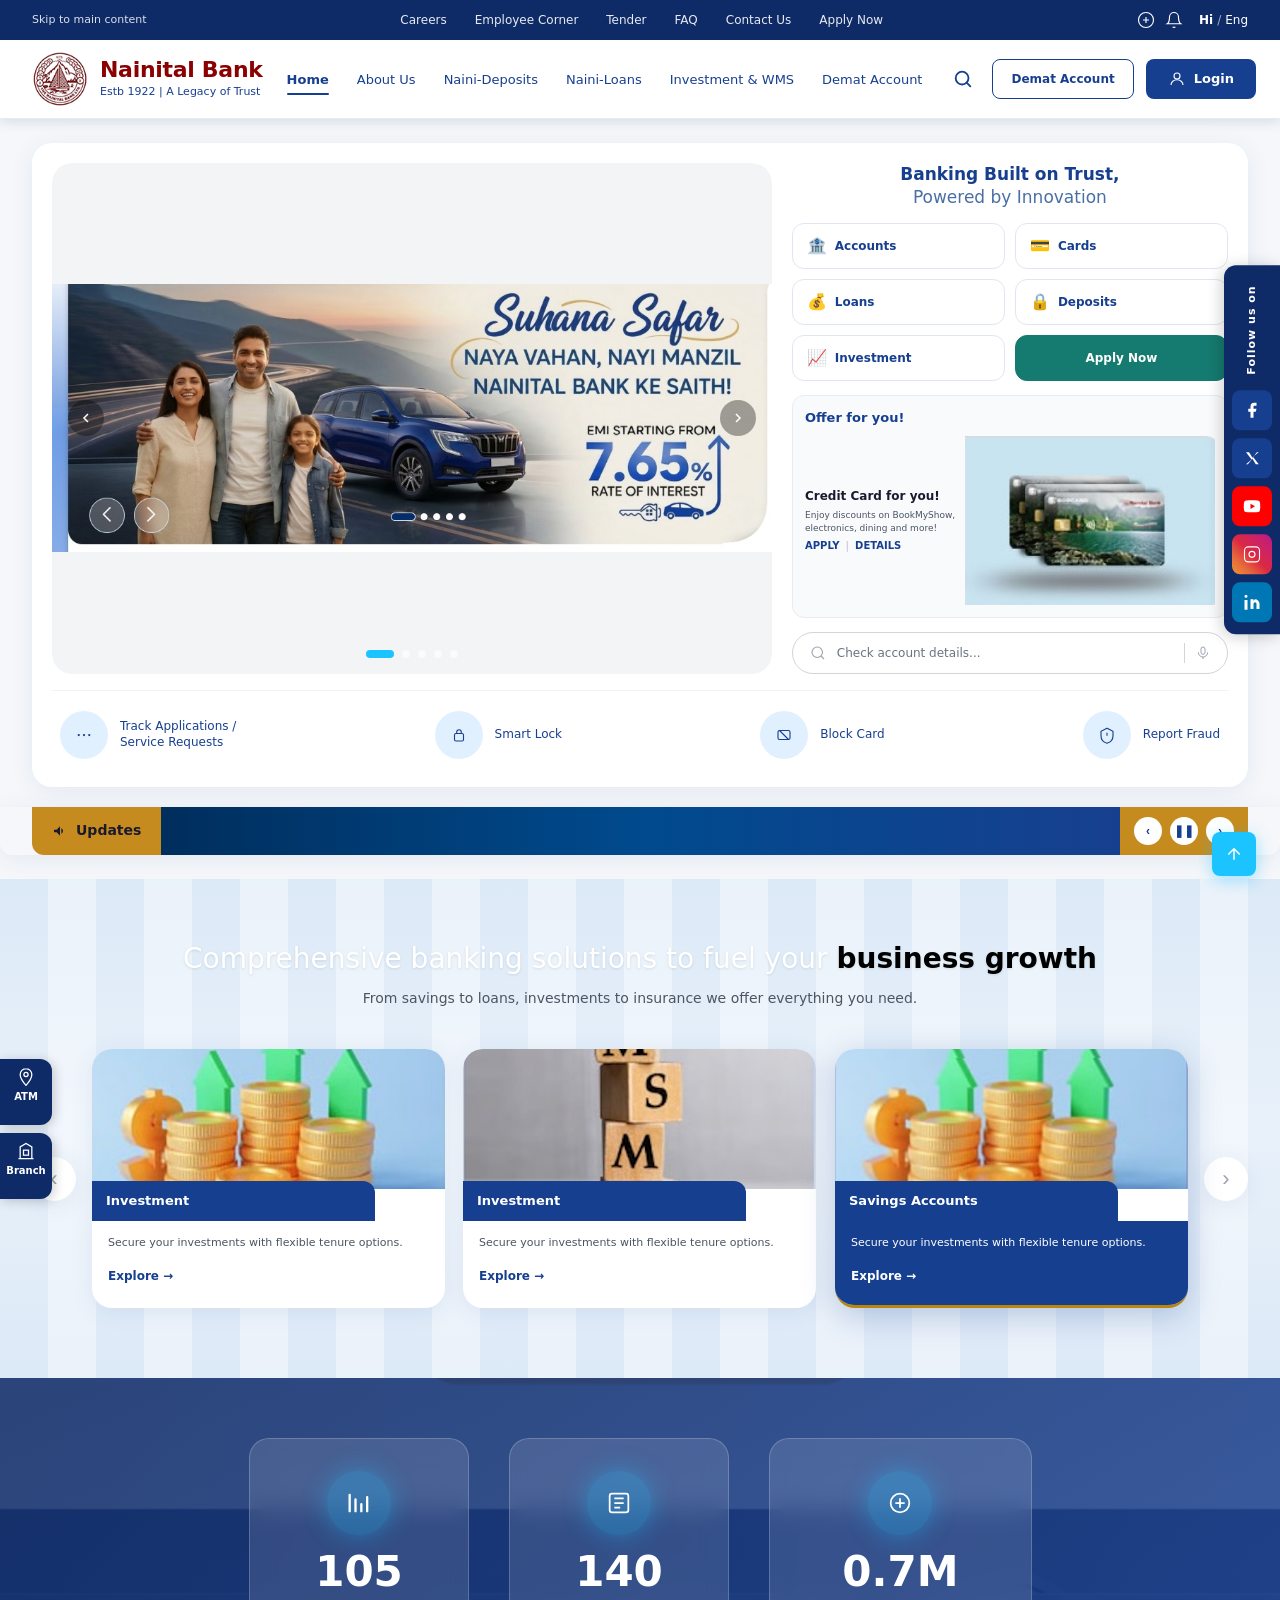
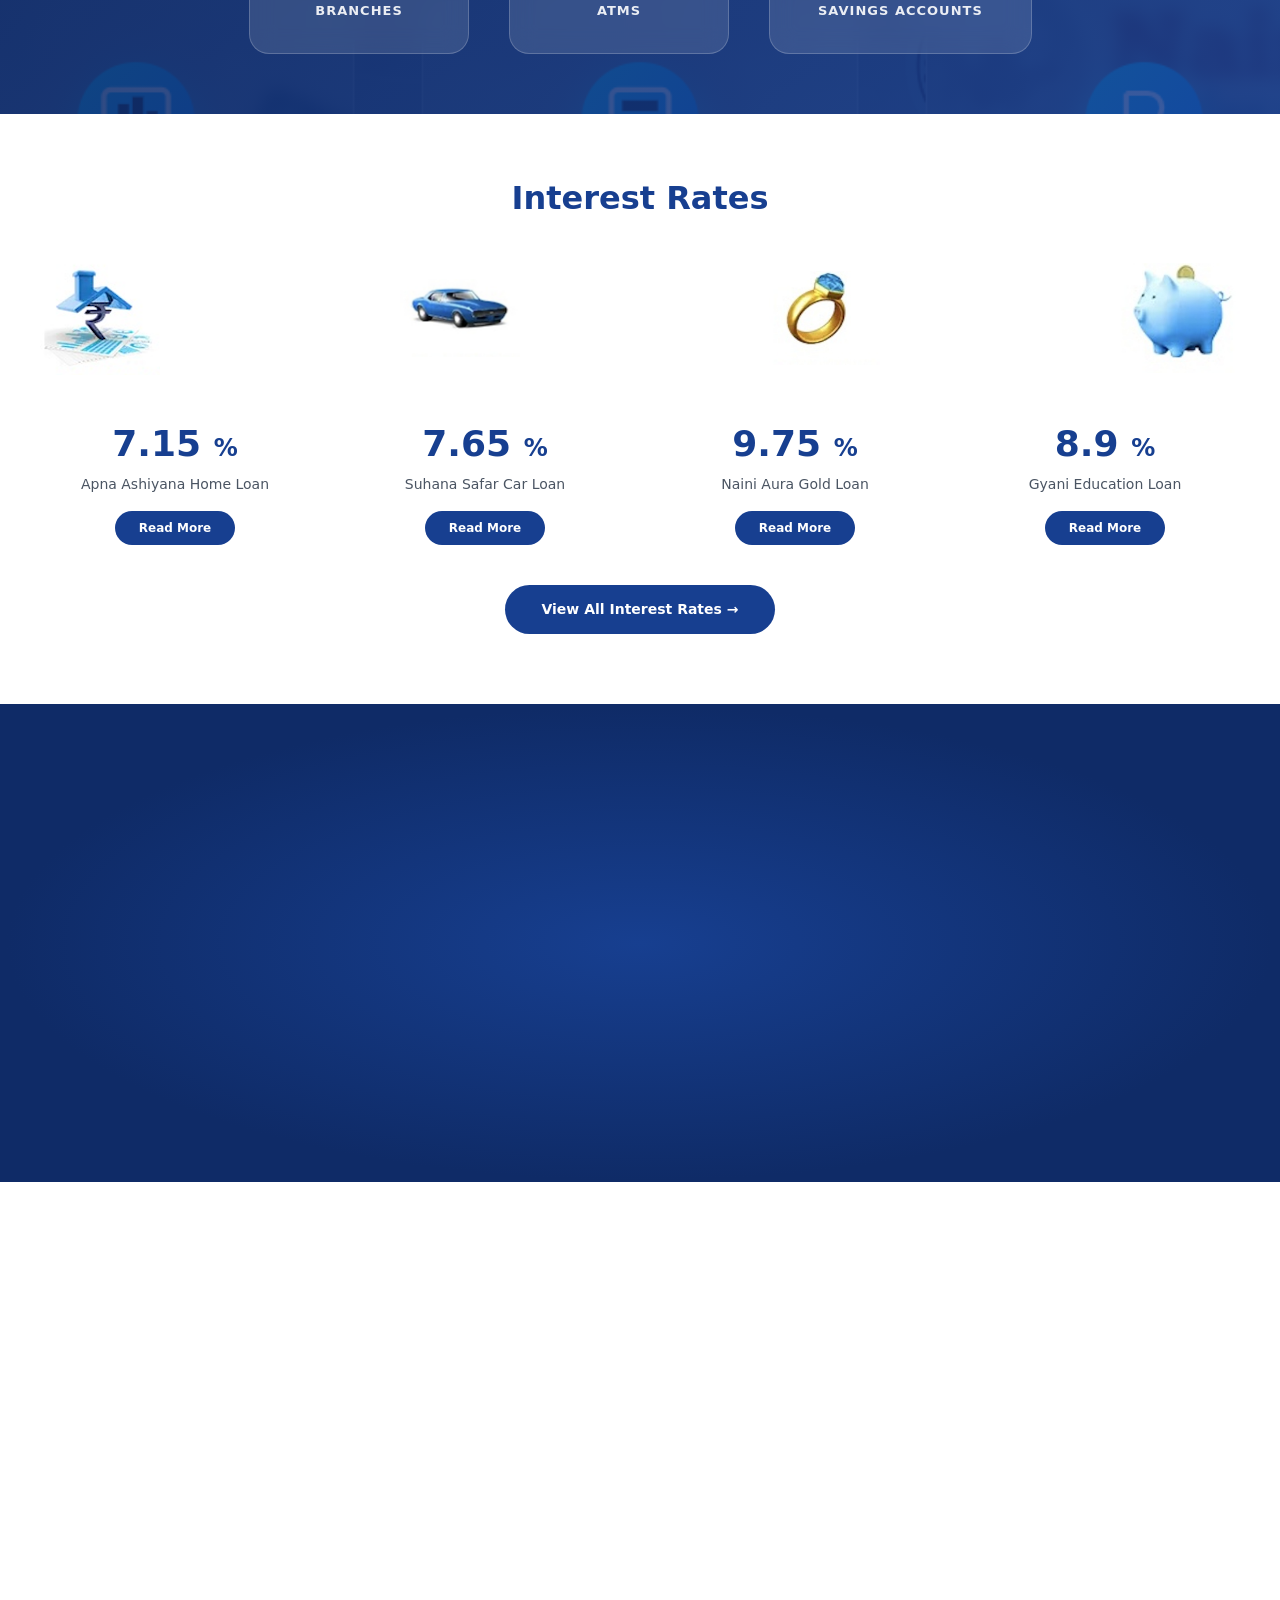
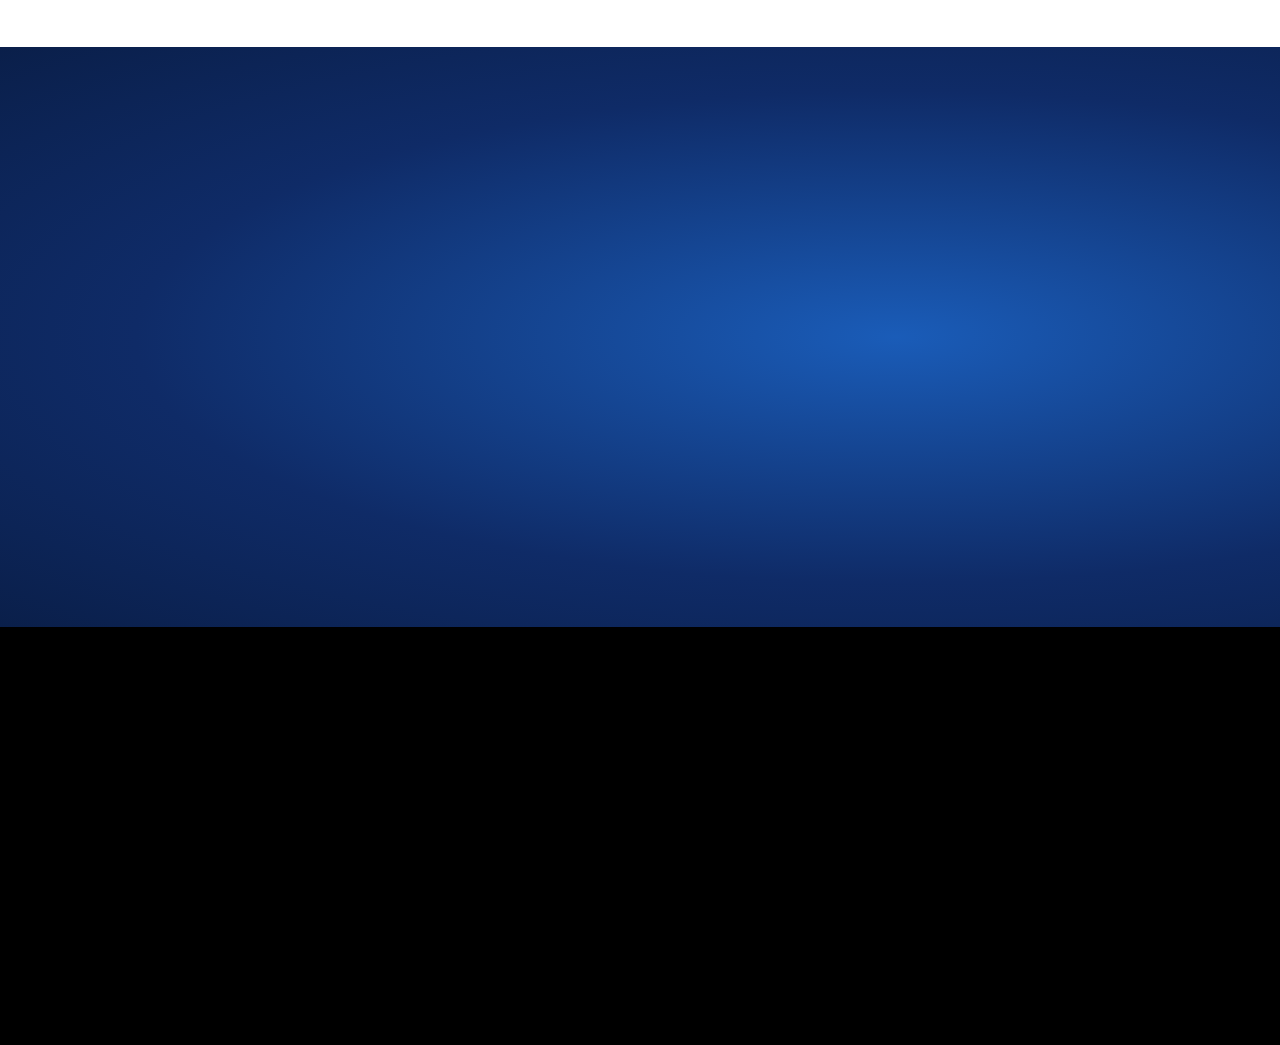
==== index.html @ b75193b0 "Update index.html" ====
<!DOCTYPE html>
<html lang="en">
<head>
  <meta charset="UTF-8">
  <meta name="viewport" content="width=device-width, initial-scale=1.0">
  <title>Nainital Bank - A Legacy of Trust</title>
  <link rel="preconnect" href="https://fonts.googleapis.com">
  <link rel="preconnect" href="https://fonts.gstatic.com" crossorigin>
  <link href="https://fonts.googleapis.com/css2?family=Great+Vibes&display=swap" rel="stylesheet" media="print" onload="this.media='all'">
  <link href="https://fonts.googleapis.com/css2?family=Poppins:wght@300;400;500;600;700;800&display=swap" rel="stylesheet" media="print" onload="this.media='all'">
  <link rel="preload" as="image" href="images/logo.png" type="image/png">
  <link rel="preload" as="image" href="images/banner-image-1020.jpg" type="image/jpeg">
  <link rel="stylesheet" href="style.css">
</head>
<body>
  <!-- Header -->
  <header class="site-header">
    <div class="header-top">
      <div class="container header-top-inner">
        <a href="#" class="skip-link">Skip to main content</a>
        <nav class="header-top-nav" aria-label="Utility navigation">
          <a href="#">Careers</a>
          <a href="#">Employee Corner</a>
          <a href="#">Tender</a>
          <a href="#">FAQ</a>
          <a href="#">Contact Us</a>
          <a href="#" class="apply-now-link">Apply Now</a>
        </nav>
        <div class="header-top-right">
          <div class="header-icons">
            <a href="#" class="icon-btn" aria-label="Accessibility">
              <svg width="18" height="18" viewBox="0 0 24 24" fill="none"><circle cx="12" cy="12" r="10" stroke="currentColor" stroke-width="1.5"/><path d="M12 8v8M8 12h8" stroke="currentColor" stroke-width="1.5"/></svg>
            </a>
            <a href="#" class="icon-btn" aria-label="Notifications">
              <svg width="18" height="18" viewBox="0 0 24 24" fill="none"><path d="M18 8A6 6 0 0 0 6 8c0 7-3 9-3 9h18s-3-2-3-9M13.73 21a2 2 0 0 1-3.46 0" stroke="currentColor" stroke-width="1.5"/></svg>
            </a>
          </div>
          <div class="language-selector">
            <a href="#" class="lang-active">Hi</a>
            <span class="lang-divider">/</span>
            <a href="#">Eng</a>
          </div>
        </div>
      </div>
    </div>

    <div class="header-main">
      <div class="container header-main-inner">
        <a href="#" class="logo-block">
          <img src="images/logo.png" alt="Nainital Bank" class="logo-img">
          <div class="logo-text">
            <h1 class="logo-title" id="site-title">Nainital Bank</h1>
            <p class="logo-subtitle">Estb 1922 | A Legacy of Trust</p>
          </div>
        </a>
        <button class="mobile-menu-btn" aria-label="Open menu" aria-expanded="false" aria-controls="main-nav">
          <svg width="22" height="22" viewBox="0 0 24 24" fill="none" aria-hidden="true"><path d="M3 6h18M3 12h18M3 18h18" stroke="currentColor" stroke-width="1.6" stroke-linecap="round"/></svg>
        </button>

        <nav class="main-navbar" id="main-nav" aria-label="Main navigation">
          <ul class="main-nav-list">
            <li><a href="#" class="nav-active">Home</a></li>
            <li><a href="#">About Us</a></li>
            <li><a href="#">Naini-Deposits</a></li>
            <li><a href="#">Naini-Loans</a></li>
            <li><a href="#">Investment &amp; WMS</a></li>
            <li><a href="#">Demat Account</a></li>
          </ul>
        </nav>

        <div class="header-actions">
          <button type="button" class="search-btn" aria-label="Search">
            <svg width="22" height="22" viewBox="0 0 24 24" fill="none"><circle cx="11" cy="11" r="7" stroke="currentColor" stroke-width="2"/><path d="M20 20l-4-4" stroke="currentColor" stroke-width="2" stroke-linecap="round"/></svg>
          </button>
          <a href="#" class="btn-demat">Demat Account</a>
          <a href="#" class="btn-login">
            <svg width="18" height="18" viewBox="0 0 24 24" fill="none"><circle cx="12" cy="8" r="4" stroke="currentColor" stroke-width="1.5"/><path d="M4 20c0-4 3.6-7 8-7s8 3 8 7" stroke="currentColor" stroke-width="1.5"/></svg>
            Login
          </a>
        </div>
      </div>
    </div>
  </header>

  <main>
    <!-- Hero Section -->
    <section class="hero-section">
      <div class="container">
        <div class="hero-card">
          <div class="hero-grid">
            <div class="hero-left">
              <div class="hero-carousel">
                <div class="hero-slides">
                  <img
                    src="images/banner-image-1020.jpg"
                    srcset="images/banner-image-600.jpg 600w, images/banner-image-1020.jpg 1020w"
                    sizes="(max-width: 600px) 100vw, 1020px"
                    alt="Suhana Safar - Family with car"
                    class="hero-slide"
                    loading="eager"
                    decoding="async"
                  >
                  <img src="images/hero2.png" alt="Hero 2" class="hero-slide" loading="lazy" decoding="async">
                  <img
                    src="images/hero3-1280.jpg"
                    srcset="images/hero3-640.jpg 640w, images/hero3-1280.jpg 1280w, images/hero3.png 2048w"
                    sizes="(max-width: 600px) 100vw, (max-width: 1024px) 90vw, 1280px"
                    width="1020"
                    height="380"
                    alt="Hero 3"
                    class="hero-slide"
                    loading="lazy"
                    decoding="async"
                  >
                  <img
                    width="1020"
                    height="380"
                    src="images/hero4-1280.jpg"
                    srcset="images/hero4-640.jpg 640w, images/hero4-1280.jpg 1280w, images/hero4.png 2048w"
                    sizes="(max-width: 600px) 100vw, (max-width: 1024px) 90vw, 1280px"
                    alt="Hero 4"
                    class="hero-slide"
                    loading="lazy"
                    decoding="async"
                  >
                  <img
                    src="images/hero5-1280.jpg"
                    srcset="images/hero5-640.jpg 640w, images/hero5-1280.jpg 1280w, images/hero5.png 4160w"
                    sizes="(max-width: 600px) 100vw, (max-width: 1024px) 90vw, 1280px"
                    width="1020"
                    height="380"
                    alt="Hero 5"
                    class="hero-slide"
                    loading="lazy"
                    decoding="async"
                  >
                </div>
                <div class="hero-overlay">
                  <div class="hero-promo-text">
                    <p class="hero-script">Suhana Safar</p>
                    <p class="hero-tagline">NAYA VAHAN, NAYI MANZIL</p>
                    <p class="hero-tagline">NAINITAL BANK KE SAATH!</p>
                    width="4160"
                    height="1300"
                  </div>
                  <div class="hero-rate-box">
                    <p class="emi-label">EMI STARTING FROM</p>
                    <div class="rate-row">
                      <span class="rate-value">7.65</span>
                      <span class="rate-percent">%</span>
                      <div class="rate-meta">
                        <span class="rate-sub">RATE OF</span>
                        <span class="rate-sub">INTEREST</span>
                      </div>
                      <svg class="rate-arrow" width="40" height="40" viewBox="0 0 40 40" fill="none"><path d="M8 28L20 8L32 28" stroke="#1CC4FF" stroke-width="3" stroke-linecap="round" stroke-linejoin="round"/></svg>
                    </div>
                    <div class="rate-icons">
                      <svg width="32" height="32" viewBox="0 0 32 32" fill="none"><rect x="4" y="12" width="24" height="14" rx="2" stroke="#173F90" stroke-width="1.5"/><circle cx="10" cy="26" r="2" fill="#173F90"/><circle cx="22" cy="26" r="2" fill="#173F90"/></svg>
                      <svg width="28" height="28" viewBox="0 0 28 28" fill="none"><path d="M8 14h12M14 8v12" stroke="#173F90" stroke-width="1.5"/></svg>
                    </div>
                  </div>
                </div>
                <button type="button" class="carousel-arrow carousel-prev" aria-label="Previous slide">
                  <svg width="12" height="12" viewBox="0 0 12 12"><path d="M8 2L4 6l4 4" stroke="white" stroke-width="1.5" fill="none"/></svg>
                </button>
                <button type="button" class="carousel-arrow carousel-next" aria-label="Next slide">
                  <svg width="12" height="12" viewBox="0 0 12 12"><path d="M4 2l4 4-4 4" stroke="white" stroke-width="1.5" fill="none"/></svg>
                </button>
                <div class="carousel-dots">
                  <span class="dot active"></span>
                  <span class="dot"></span>
                  <span class="dot"></span>
                  <span class="dot"></span>
                  <span class="dot"></span>
                </div>
              </div>
            </div>

            <div class="hero-right">
              <div class="banking-widget">
                <h2 class="widget-title">Banking Built on Trust,<br><span>Powered by Innovation</span></h2>
                <div class="widget-buttons">
                  <a href="#" class="widget-btn">
                    <span class="widget-icon gold">&#127974;</span>
                    Accounts
                  </a>
                  <a href="#" class="widget-btn">
                    <span class="widget-icon gold">&#128179;</span>
                    Cards
                  </a>
                  <a href="#" class="widget-btn">
                    <span class="widget-icon gold">&#128176;</span>
                    Loans
                  </a>
                  <a href="#" class="widget-btn">
                    <span class="widget-icon gold">&#128274;</span>
                    Deposits
                  </a>
                  <a href="#" class="widget-btn">
                    <span class="widget-icon gold">&#128200;</span>
                    Investment
                  </a>
                  <a href="#" class="widget-btn widget-apply">Apply Now</a>
                </div>
                <div class="offer-card">
                  <h3 class="offer-title">Offer for you!</h3>
                  <div class="offer-inner">
                    <div class="offer-content">
                      <h4>Credit Card for you!</h4>
                      <p>Enjoy discounts on BookMyShow, electronics, dining and more!</p>
                      <div class="offer-links">
                        <a href="#">APPLY</a>
                        <span>|</span>
                        <a href="#">DETAILS</a>
                      </div>
                    </div>
                    <img src="images/creditcard.png" alt="Credit cards" class="offer-cards-img" loading="lazy" decoding="async">
                  </div>
                </div>
                <div class="widget-search">
                  <svg class="search-icon" width="18" height="18" viewBox="0 0 24 24" fill="none"><circle cx="11" cy="11" r="7" stroke="#9CA3AF" stroke-width="1.5"/><path d="M20 20l-4-4" stroke="#9CA3AF" stroke-width="1.5"/></svg>
                  <input type="text" placeholder="Check account details..." aria-label="Check account details">
                  <span class="search-divider"></span>
                  <button type="button" class="mic-btn" aria-label="Voice search">
                    <svg width="16" height="16" viewBox="0 0 24 24" fill="none"><rect x="9" y="3" width="6" height="11" rx="3" stroke="#9CA3AF" stroke-width="1.5"/><path d="M5 11a7 7 0 0 0 14 0M12 18v3" stroke="#9CA3AF" stroke-width="1.5"/></svg>
                  </button>
                </div>
              </div>
            </div>
          </div>

          <div class="quick-actions">
            <a href="#" class="quick-action-item">
              <span class="quick-icon">
                <svg width="22" height="22" viewBox="0 0 24 24" fill="none"><circle cx="5" cy="12" r="1.5" fill="#173F90"/><circle cx="12" cy="12" r="1.5" fill="#173F90"/><circle cx="19" cy="12" r="1.5" fill="#173F90"/></svg>
              </span>
              <span>Track Applications /<br>Service Requests</span>
            </a>
            <a href="#" class="quick-action-item">
              <span class="quick-icon">
                <svg width="22" height="22" viewBox="0 0 24 24" fill="none"><rect x="6" y="10" width="12" height="10" rx="2" stroke="#173F90" stroke-width="1.5"/><path d="M9 10V8a3 3 0 0 1 6 0v2" stroke="#173F90" stroke-width="1.5"/></svg>
              </span>
              <span>Smart Lock</span>
            </a>
            <a href="#" class="quick-action-item">
              <span class="quick-icon">
                <svg width="22" height="22" viewBox="0 0 24 24" fill="none"><rect x="4" y="6" width="16" height="12" rx="2" stroke="#173F90" stroke-width="1.5"/><path d="M6 6l12 12" stroke="#173F90" stroke-width="1.5"/></svg>
              </span>
              <span>Block Card</span>
            </a>
            <a href="#" class="quick-action-item">
              <span class="quick-icon">
                <svg width="22" height="22" viewBox="0 0 24 24" fill="none"><path d="M12 3L4 7v6c0 5 3.5 8.7 8 10 4.5-1.3 8-5 8-10V7l-8-4z" stroke="#173F90" stroke-width="1.5"/><path d="M12 9v4M12 17h.01" stroke="#173F90" stroke-width="1.5"/></svg>
              </span>
              <span>Report Fraud</span>
            </a>
          </div>
        </div>
      </div>
    </section>

    <!-- Announcement -->
    <section class="announcement-bar" aria-labelledby="updates-heading">
      <div class="container announcement-inner">
        <h2 class="sr-only" id="updates-heading">Updates</h2>
        <div class="updates-label">
          <svg width="16" height="16" viewBox="0 0 24 24" fill="white"><path d="M3 10v4h4l5 5V5L7 10H3zm13.5 2c0-1.77-1.02-3.29-2.5-4.03v8.06c1.48-.74 2.5-2.26 2.5-4.03z"/></svg>
          <span>Updates</span>
        </div>
        <div class="ticker-wrap">
          <div class="ticker-content">
            <span class="ticker-item"><svg width="14" height="14" viewBox="0 0 24 24" fill="#1CC4FF"><rect x="4" y="4" width="16" height="16" rx="2"/></svg> Bill tabled in Parliament on 24 Feb 2026.</span>
            <span class="ticker-item"><svg width="14" height="14" viewBox="0 0 24 24" fill="#1CC4FF"><rect x="4" y="4" width="16" height="16" rx="2"/></svg> Training Program scheduled on 19 Feb 2026.</span>
            <span class="ticker-item"><svg width="14" height="14" viewBox="0 0 24 24" fill="#1CC4FF"><rect x="4" y="4" width="16" height="16" rx="2"/></svg> International Relations meeting on 20 Feb 2026.</span>
            <span class="ticker-item"><svg width="14" height="14" viewBox="0 0 24 24" fill="#1CC4FF"><rect x="4" y="4" width="16" height="16" rx="2"/></svg> Departmental Examination results announced.</span>
            <span class="ticker-item"><svg width="14" height="14" viewBox="0 0 24 24" fill="#1CC4FF"><rect x="4" y="4" width="16" height="16" rx="2"/></svg> Bill tabled in Parliament on 24 Feb 2026.</span>
            <span class="ticker-item"><svg width="14" height="14" viewBox="0 0 24 24" fill="#1CC4FF"><rect x="4" y="4" width="16" height="16" rx="2"/></svg> Training Program scheduled on 19 Feb 2026.</span>
          </div>
        </div>
        <div class="ticker-controls">
          <button type="button" class="ticker-btn" aria-label="Previous">&lsaquo;</button>
          <button type="button" class="ticker-btn" aria-label="Pause">&#10074;&#10074;</button>
          <button type="button" class="ticker-btn" aria-label="Next">&rsaquo;</button>
        </div>
      </div>
    </section>

    <!-- Business Section -->
    <section class="business-section">
      <div class="floating-side-nav">
        <a href="#" class="float-btn" aria-label="ATM Locator">
          <span class="float-btn-icon">
            <svg width="20" height="20" viewBox="0 0 24 24" fill="none"><path d="M12 2C8.13 2 5 5.13 5 9c0 5.25 7 13 7 13s7-7.75 7-13c0-3.87-3.13-7-7-7z" stroke="white" stroke-width="1.5"/><circle cx="12" cy="9" r="2.5" stroke="white" stroke-width="1.5"/></svg>
          </span>
          <span class="float-btn-text float-btn-short">ATM</span>
          <span class="float-btn-text float-btn-full">ATM Locator</span>
        </a>
        <a href="#" class="float-btn" aria-label="Branch Locator">
          <span class="float-btn-icon">
            <svg width="20" height="20" viewBox="0 0 24 24" fill="none"><path d="M3 21h18M5 21V7l7-4 7 4v14" stroke="white" stroke-width="1.5"/><rect x="9" y="11" width="6" height="6" stroke="white" stroke-width="1.5"/></svg>
          </span>
          <span class="float-btn-text float-btn-short">Branch</span>
          <span class="float-btn-text float-btn-full">Branch Locator</span>
        </a>
      </div>

      <div class="container">
        <div class="business-header">
          <h2 class="business-title">Comprehensive banking solutions to fuel your <strong>business growth</strong></h2>
          <p class="business-subtitle">From savings to loans, investments to insurance we offer everything you need.</p>
        </div>

        <div class="business-carousel">
          <button type="button" class="carousel-nav-btn prev" aria-label="Previous cards">&lsaquo;</button>
          <div class="business-cards">
            <article class="business-card">
                <div class="card-image">
                <img src="images/investmentcoin.png" alt="Investment" loading="lazy" decoding="async">
              </div>
              <h3 class="card-label">Investment</h3>
              <div class="card-body">
                <p>Secure your investments with flexible tenure options.</p>
                <a href="#" class="card-explore">Explore &rarr;</a>
              </div>
            </article>
            <article class="business-card">
              <div class="card-image">
                <img src="images/investmentblock.png" alt="MSME Investment" loading="lazy" decoding="async">
              </div>
              <h3 class="card-label">Investment</h3>
              <div class="card-body">
                <p>Secure your investments with flexible tenure options.</p>
                <a href="#" class="card-explore">Explore &rarr;</a>
              </div>
            </article>
            <article class="business-card business-card-active">
              <div class="card-image">
                <img src="images/savingaccount.png" alt="Savings Accounts" loading="lazy" decoding="async">
              </div>
              <h3 class="card-label">Savings Accounts</h3>
              <div class="card-body">
                <p>Secure your investments with flexible tenure options.</p>
                <a href="#" class="card-explore">Explore &rarr;</a>
              </div>
            </article>
            <article class="business-card">
              <div class="card-image">
                <img src="images/fixeddeposit.png" alt="Fixed Deposits" loading="lazy" decoding="async">
              </div>
              <h3 class="card-label">Fixed Deposits</h3>
              <div class="card-body">
                <p>Secure your future with attractive FD rates.</p>
                <a href="#" class="card-explore">Explore &rarr;</a>
              </div>
            </article>
            <article class="business-card">
              <div class="card-image">
                <img src="images/homeloan.png" alt="Home Loans" loading="lazy" decoding="async">
              </div>
              <h3 class="card-label">Home Loans</h3>
              <div class="card-body">
                <p>Flexible savings options with competitive interest rates.</p>
                <a href="#" class="card-explore">Explore &rarr;</a>
              </div>
            </article>
          </div>
          <button type="button" class="carousel-nav-btn next" aria-label="Next cards">&rsaquo;</button>
        </div>
      </div>
    </section>

    <!-- Statistics -->
    <section class="stats-section" aria-labelledby="stats-heading">
      <h2 class="sr-only" id="stats-heading">Statistics</h2>
      <div class="stats-bg"></div>
      <div class="container stats-inner">
        <div class="stats-card">
          <div class="stats-icon">
            <svg width="28" height="28" viewBox="0 0 24 24" fill="none"><path d="M4 19V5M9 19V9M14 19V13M19 19V7" stroke="white" stroke-width="2" stroke-linecap="round"/></svg>
          </div>
          <p class="stats-number" data-target="150">0</p>
          <p class="stats-label">BRANCHES</p>
        </div>
        <div class="stats-card">
          <div class="stats-icon">
            <svg width="28" height="28" viewBox="0 0 24 24" fill="none"><rect x="4" y="4" width="16" height="16" rx="2" stroke="white" stroke-width="1.5"/><path d="M8 8h8M8 12h8M8 16h5" stroke="white" stroke-width="1.5"/></svg>
          </div>
          <p class="stats-number" data-target="200">0</p>
          <p class="stats-label">ATMS</p>
        </div>
        <div class="stats-card">
          <div class="stats-icon">
            <svg width="28" height="28" viewBox="0 0 24 24" fill="none"><circle cx="12" cy="12" r="8" stroke="white" stroke-width="1.5"/><path d="M12 8v8M8 12h8" stroke="white" stroke-width="1.5"/></svg>
          </div>
          <p class="stats-number" data-target="1000000">0</p>
          <p class="stats-label">SAVINGS ACCOUNTS</p>
        </div>
      </div>
    </section>

    <!-- Interest Rates -->
    <section class="interest-section">
      <div class="container">
        <h2 class="section-title">Interest Rates</h2>
        <div class="interest-icons">
          <img src="images/homeloaner.png" alt="Home Loan" class="loan-icon" loading="lazy" decoding="async">
          <img src="images/carloan.png" alt="Car Loan" class="loan-icon" loading="lazy" decoding="async">
          <img src="images/goldloan.png" alt="Gold Loan" class="loan-icon" loading="lazy" decoding="async">
          <img src="images/eduloan.png" alt="Education Loan" class="loan-icon" loading="lazy" decoding="async">
        </div>
        <div class="interest-grid">
          <div class="interest-item">
            <p class="interest-rate">7.15 <span>%</span></p>
            <p class="interest-name">Apna Ashiyana Home Loan</p>
            <a href="#" class="btn-read-more">Read More</a>
          </div>
          <div class="interest-item">
            <p class="interest-rate">7.65 <span>%</span></p>
            <p class="interest-name">Suhana Safar Car Loan</p>
            <a href="#" class="btn-read-more">Read More</a>
          </div>
          <div class="interest-item">
            <p class="interest-rate">9.75 <span>%</span></p>
            <p class="interest-name">Naini Aura Gold Loan</p>
            <a href="#" class="btn-read-more">Read More</a>
          </div>
          <div class="interest-item">
            <p class="interest-rate">8.9 <span>%</span></p>
            <p class="interest-name">Gyani Education Loan</p>
            <a href="#" class="btn-read-more">Read More</a>
          </div>
        </div>
        <a href="#" class="btn-view-all">View All Interest Rates &rarr;</a>
      </div>
    </section>

    <!-- Why Choose -->
    <section class="why-choose-section">
      <div class="container">
        <h2 class="why-title">Why Choose Nainital Bank?</h2>
        <p class="why-subtitle">Experience banking that prioritizes your security, convenience, and financial growth.</p>
        <div class="why-grid">
          <div class="why-item">
            <div class="why-icon">
              <svg width="48" height="48" viewBox="0 0 48 48" fill="none"><path d="M8 38V18l16-10 16 10v20H8z" stroke="white" stroke-width="1.5"/><rect x="18" y="26" width="12" height="12" stroke="white" stroke-width="1.5"/><path d="M22 30h4v4h-4z" fill="white"/></svg>
            </div>
            <div class="why-text">
              <h3>Bank-Grade Security</h3>
              <p>Your data and transactions are protected advanced encryption and multi-factor authentication.</p>
            </div>
          </div>
          <div class="why-item">
            <div class="why-icon">
              <svg width="48" height="48" viewBox="0 0 48 48" fill="none"><circle cx="24" cy="24" r="18" stroke="white" stroke-width="1.5"/><text x="24" y="22" text-anchor="middle" fill="white" font-size="14" font-weight="bold">100</text><text x="24" y="34" text-anchor="middle" fill="white" font-size="8">YEARS</text></svg>
            </div>
            <div class="why-text">
              <h3>100+ Years Legacy</h3>
              <p>Your data and transactions are protected advanced encryption and multi-factor authentication.</p>
            </div>
          </div>
          <div class="why-item">
            <div class="why-icon">
              <svg width="48" height="48" viewBox="0 0 48 48" fill="none"><path d="M12 28c0-6 4-10 12-10s12 4 12 10" stroke="white" stroke-width="1.5"/><ellipse cx="24" cy="20" rx="8" ry="6" stroke="white" stroke-width="1.5"/><text x="24" y="38" text-anchor="middle" fill="white" font-size="10" font-weight="bold">24/7</text></svg>
            </div>
            <div class="why-text">
              <h3>24/7 Customer Support</h3>
              <p>Your data and transactions are protected advanced encryption and multi-factor authentication.</p>
            </div>
          </div>
          <div class="why-item">
            <div class="why-icon">
              <svg width="48" height="48" viewBox="0 0 48 48" fill="none"><circle cx="24" cy="24" r="16" stroke="white" stroke-width="1.5"/><text x="24" y="30" text-anchor="middle" fill="white" font-size="18" font-weight="bold">&#8377;</text></svg>
            </div>
            <div class="why-text">
              <h3>RBI Insured</h3>
              <p>Your data and transactions are protected advanced encryption and multi-factor authentication.</p>
            </div>
          </div>
        </div>
        <p class="why-footer-text">Join over 1 million satisfied customers who trust Nainital Bank for their financial needs.</p>
        <a href="#" class="btn-get-started">Get Started Today &rarr;</a>
      </div>
    </section>

    <!-- Latest Announcements -->
    <section class="announcements-section">
      <div class="container">
        <div class="announcements-header">
          <div class="announcements-title-wrap">
            <svg class="bell-icon" width="28" height="28" viewBox="0 0 24 24" fill="none"><path d="M18 8A6 6 0 0 0 6 8c0 7-3 9-3 9h18s-3-2-3-9" stroke="#173F90" stroke-width="1.5"/><path d="M13.73 21a2 2 0 0 1-3.46 0" stroke="#173F90" stroke-width="1.5"/></svg>
            <div>
              <h2 class="section-title left">Latest Announcements</h2>
              <p class="announcements-sub">Stay updated with the latest news, offers, and updates from Nainital Bank.</p>
            </div>
          </div>
          <a href="#" class="view-all-link">View All &rarr;</a>
        </div>
        <div class="announcements-grid">
          <article class="announcement-card">
            <div class="ann-meta">
              <span class="ann-badge offer">Offer</span>
              <span class="ann-date">Dec 1, 2025</span>
            </div>
            <h3>Special Fixed Deposit Rates</h3>
            <p>Enjoy enhanced FD rates up to 7.5% p.a. for senior citizens on select tenures. Limited period offer.</p>
            <a href="#" class="ann-read-more">Read More &rarr;</a>
          </article>
          <article class="announcement-card">
            <div class="ann-meta">
              <span class="ann-badge news">News</span>
              <span class="ann-date">Nov 28, 2025</span>
            </div>
            <h3>New Branch Opening in Dehradun</h3>
            <p>We are excited to announce the opening of our new branch at Rajpur Road, Dehradun.</p>
            <a href="#" class="ann-read-more">Read More &rarr;</a>
          </article>
          <article class="announcement-card">
            <div class="ann-meta">
              <span class="ann-badge update">Update</span>
              <span class="ann-date">Nov 25, 2025</span>
            </div>
            <h3>Digital Banking Update</h3>
            <p>Experience our upgraded mobile banking app with enhanced security and new features.</p>
            <a href="#" class="ann-read-more">Read More &rarr;</a>
          </article>
        </div>
      </div>
    </section>

    <!-- Mobile App -->
    <section class="mobile-app-section">
      <div class="container mobile-app-inner">
        <div class="app-visual">
          <img src="images/phone.png" alt="Nainital Bank Mobile App" class="phone-img" loading="lazy" decoding="async">
          <div class="app-badges-side">
            <div class="qr-code">
              <img src="images/qrcode.png" alt="QR Code" loading="lazy" decoding="async">
            </div>
          </div>
        </div>
        <div class="app-content">
          <span class="app-pill">Nainital Bank Mobile App</span>
          <h2 class="app-title">Smart Banking <span class="accent">Anywhere, Anytime</span></h2>
          <p class="app-desc">Manage accounts, transfer funds, pay bills and track transactions — all from one secure mobile platform.</p>
          <div class="app-store-buttons">
            <a href="#" class="store-btn">
              <svg width="20" height="20" viewBox="0 0 24 24" fill="white"><path d="M18.71 19.5c-.83 1.24-1.71 2.45-3.05 2.47-1.34.03-1.77-.79-3.29-.79-1.53 0-2 .77-3.27.82-1.31.05-2.3-1.32-3.14-2.53C4.25 17 2.94 12.45 4.7 9.39c.87-1.52 2.43-2.48 4.12-2.51 1.28-.02 2.5.87 3.29.87.78 0 2.26-1.07 3.81-.91.65.03 2.47.26 3.64 1.98-.09.06-2.17 1.28-2.15 3.81.03 3.02 2.65 4.03 2.68 4.04-.03.07-.42 1.44-1.38 2.83M13 3.5c.73-.83 1.94-1.46 2.94-1.5.13 1.17-.34 2.35-1.04 3.19-.69.85-1.83 1.51-2.95 1.42-.15-1.15.41-2.35 1.05-3.11z"/></svg>
              <span><small>Download on the</small> App Store</span>
            </a>
            <a href="#" class="store-btn">
              <svg width="20" height="20" viewBox="0 0 24 24" fill="white"><path d="M3 20.5V3.5C3 2.91 3.34 2.39 3.84 2.15L13.69 12L3.84 21.85C3.34 21.6 3 21.09 3 20.5ZM16.81 15.12L6.05 21.34L14.54 12.85L16.81 15.12ZM20.16 10.81C20.5 11.08 20.75 11.5 20.75 12C20.75 12.5 20.53 12.9 20.18 13.18L17.89 14.5L15.39 12L17.89 9.5L20.16 10.81ZM6.05 2.66L16.81 8.88L14.54 11.15L6.05 2.66Z"/></svg>
              <span><small>Get it on</small> Google Play</span>
            </a>
          </div>
        </div>
      </div>
    </section>
  </main>

  <!-- Footer -->
  <footer class="site-footer">
    <div class="container footer-grid">
      <div class="footer-col">
        <h3 class="footer-heading">Nainital Bank</h3>
        <p class="footer-about">Your trusted banking partner for over a century, committed to serving communities with integrity and innovation.</p>
        <div class="social-icons">
          <a href="#" aria-label="Facebook">
            <svg width="16" height="16" viewBox="0 0 24 24" fill="white"><path d="M18 2h-3a5 5 0 0 0-5 5v3H7v4h3v8h4v-8h3l1-4h-4V7a1 1 0 0 1 1-1h3z"/></svg>
          </a>
          <a href="#" aria-label="Twitter">
            <svg width="16" height="16" viewBox="0 0 24 24" fill="white"><path d="M4 4l7.5 9.5L4 20h2.5l6-7.5L17 20h4l-7.8-10L21 4h-2.5l-5.8 7.2L8 4H4z"/></svg>
          </a>
          <a href="#" aria-label="LinkedIn">
            <svg width="16" height="16" viewBox="0 0 24 24" fill="white"><path d="M16 8a6 6 0 0 1 6 6v7h-4v-7a2 2 0 0 0-4 0v7h-4v-13h4v2M2 9h4v13H2zM4 6a2 2 0 1 0 0-4 2 2 0 0 0 0 4z"/></svg>
          </a>
          <a href="#" aria-label="YouTube">
            <svg width="16" height="16" viewBox="0 0 24 24" fill="white"><path d="M22.54 6.42a2.78 2.78 0 0 0-1.95-1.96C18.88 4 12 4 12 4s-6.88 0-8.59.46a2.78 2.78 0 0 0-1.95 1.96A29 29 0 0 0 1 12a29 29 0 0 0 .46 5.58 2.78 2.78 0 0 0 1.95 1.96C5.12 20 12 20 12 20s6.88 0 8.59-.46a2.78 2.78 0 0 0 1.95-1.96A29 29 0 0 0 23 12a29 29 0 0 0-.46-5.58zM10 15.5v-7l6 3.5-6 3.5z"/></svg>
          </a>
        </div>
      </div>
      <div class="footer-col">
        <h3 class="footer-heading">Personal Banking</h3>
        <ul class="footer-links">
          <li><a href="#">Savings Accounts</a></li>
          <li><a href="#">Current Accounts</a></li>
          <li><a href="#">Fixed Deposits</a></li>
          <li><a href="#">Recurring Deposits</a></li>
          <li><a href="#">Debit Cards</a></li>
          <li><a href="#">Credit Cards</a></li>
        </ul>
      </div>
      <div class="footer-col">
        <h3 class="footer-heading">Loans &amp; Services</h3>
        <ul class="footer-links">
          <li><a href="#">Home Loans</a></li>
          <li><a href="#">Personal Loans</a></li>
          <li><a href="#">Vehicle Loans</a></li>
          <li><a href="#">Education Loans</a></li>
          <li><a href="#">MSME Loans</a></li>
          <li><a href="#">Gold Loans</a></li>
        </ul>
      </div>
      <div class="footer-col">
        <h3 class="footer-heading">Contact Us</h3>
        <div class="contact-item">
          <span class="contact-icon">
            <svg width="20" height="20" viewBox="0 0 24 24" fill="none"><path d="M22 16.92v3a2 2 0 0 1-2.18 2 19.79 19.79 0 0 1-8.63-3.07 19.5 19.5 0 0 1-6-6 19.79 19.79 0 0 1-3.07-8.67A2 2 0 0 1 4.11 2h3a2 2 0 0 1 2 1.72c.127.96.361 1.903.7 2.81a2 2 0 0 1-.45 2.11L8.09 9.91a16 16 0 0 0 6 6l1.27-1.27a2 2 0 0 1 2.11-.45c.907.339 1.85.573 2.81.7A2 2 0 0 1 22 16.92z" stroke="#1CC4FF" stroke-width="1.5"/></svg>
          </span>
          <div>
            <strong>Customer Care</strong>
            <p>1800-180-2345</p>
            <small>24/7 Support</small>
          </div>
        </div>
        <div class="contact-item">
          <span class="contact-icon">
            <svg width="20" height="20" viewBox="0 0 24 24" fill="none"><path d="M4 4h16c1.1 0 2 .9 2 2v12c0 1.1-.9 2-2 2H4c-1.1 0-2-.9-2-2V6c0-1.1.9-2 2-2z" stroke="#1CC4FF" stroke-width="1.5"/><path d="M22 6l-10 7L2 6" stroke="#1CC4FF" stroke-width="1.5"/></svg>
          </span>
          <div>
            <strong>Email</strong>
            <p>support@nainitalbank.co.in</p>
          </div>
        </div>
        <div class="contact-item">
          <span class="contact-icon">
            <svg width="20" height="20" viewBox="0 0 24 24" fill="none"><path d="M12 2C8.13 2 5 5.13 5 9c0 5.25 7 13 7 13s7-7.75 7-13c0-3.87-3.13-7-7-7z" stroke="#1CC4FF" stroke-width="1.5"/><circle cx="12" cy="9" r="2.5" stroke="#1CC4FF" stroke-width="1.5"/></svg>
          </span>
          <div>
            <strong>Head Office</strong>
            <p>Nainital, Uttarakhand</p>
          </div>
        </div>
      </div>
    </div>
    <div class="footer-bottom">
      <div class="container footer-bottom-inner">
        <p>&copy; 2025 Nainital Bank Ltd. All rights reserved.</p>
        <nav class="footer-legal">
          <a href="#">Privacy Policy</a>
          <a href="#">Terms of Service</a>
          <a href="#">Security</a>
          <a href="#">Sitemap</a>
          <a href="#">Careers</a>
        </nav>
      </div>
    </div>
    <a href="#" class="back-to-top" aria-label="Back to top">
      <svg width="18" height="18" viewBox="0 0 24 24" fill="none"><path d="M12 19V5M5 12l7-7 7 7" stroke="white" stroke-width="2" stroke-linecap="round"/></svg>
    </a>
  </footer>

  <!-- Fixed Sidebars -->
  <aside class="follow-sidebar" aria-label="Follow us on social media">
    <span class="follow-text">Follow us on</span>
    <a href="#" class="follow-icon fb" aria-label="Facebook">
      <svg width="18" height="18" viewBox="0 0 24 24" fill="white"><path d="M18 2h-3a5 5 0 0 0-5 5v3H7v4h3v8h4v-8h3l1-4h-4V7a1 1 0 0 1 1-1h3z"/></svg>
    </a>
    <a href="#" class="follow-icon tw" aria-label="Twitter">
      <svg width="18" height="18" viewBox="0 0 24 24" fill="white"><path d="M4 4l7.5 9.5L4 20h2.5l6-7.5L17 20h4l-7.8-10L21 4h-2.5l-5.8 7.2L8 4H4z"/></svg>
    </a>
    <a href="#" class="follow-icon yt" aria-label="YouTube">
      <svg width="18" height="18" viewBox="0 0 24 24" fill="white"><path d="M22.54 6.42a2.78 2.78 0 0 0-1.95-1.96C18.88 4 12 4 12 4s-6.88 0-8.59.46a2.78 2.78 0 0 0-1.95 1.96A29 29 0 0 0 1 12a29 29 0 0 0 .46 5.58 2.78 2.78 0 0 0 1.95 1.96C5.12 20 12 20 12 20s6.88 0 8.59-.46a2.78 2.78 0 0 0 1.95-1.96A29 29 0 0 0 23 12a29 29 0 0 0-.46-5.58zM10 15.5v-7l6 3.5-6 3.5z"/></svg>
    </a>
    <a href="#" class="follow-icon ig" aria-label="Instagram">
      <svg width="18" height="18" viewBox="0 0 24 24" fill="white"><rect x="2" y="2" width="20" height="20" rx="5" stroke="white" stroke-width="1.5" fill="none"/><circle cx="12" cy="12" r="4" stroke="white" stroke-width="1.5" fill="none"/></svg>
    </a>
    <a href="#" class="follow-icon li" aria-label="LinkedIn">
      <svg width="18" height="18" viewBox="0 0 24 24" fill="white"><path d="M16 8a6 6 0 0 1 6 6v7h-4v-7a2 2 0 0 0-4 0v7h-4v-13h4v2M2 9h4v13H2zM4 6a2 2 0 1 0 0-4 2 2 0 0 0 0 4z"/></svg>
    </a>
  </aside>

  <a href="#" class="back-to-top" aria-label="Back to top">
    <svg width="18" height="18" viewBox="0 0 24 24" fill="none"><path d="M12 19V5M5 12l7-7 7 7" stroke="white" stroke-width="2" stroke-linecap="round"/></svg>
  </a>
  <script>
    (function(){
      const carouselEl = document.querySelector('.hero-carousel');
      const slides = Array.from(document.querySelectorAll('.hero-slide'));
      const dots = Array.from(document.querySelectorAll('.carousel-dots .dot'));
      const prevBtn = document.querySelector('.carousel-prev');
      const nextBtn = document.querySelector('.carousel-next');
      if (!slides.length) return;

      let current = 0;
      const intervalMs = 4000;
      let timer = null;

      function show(index){
        index = (index + slides.length) % slides.length;
        slides.forEach((s,i)=> s.classList.toggle('active', i===index));
        dots.forEach((d,i)=> d.classList.toggle('active', i===index));
        current = index;
      }

      function next(){ show(current+1); }
      function prev(){ show(current-1); }

      function start(){ stop(); timer = setInterval(next, intervalMs); }
      function stop(){ if (timer) { clearInterval(timer); timer = null; } }
      function reset(){ start(); }

      prevBtn && prevBtn.addEventListener('click', ()=>{ prev(); reset(); });
      nextBtn && nextBtn.addEventListener('click', ()=>{ next(); reset(); });
      dots.forEach((d, i)=> d.addEventListener('click', ()=>{ show(i); reset(); }));

      // pause on hover (desktop)
      if (carouselEl) {
        carouselEl.addEventListener('mouseenter', stop);
        carouselEl.addEventListener('mouseleave', start);
      }

      // basic touch swipe support
      let touchStartX = 0;
      let touchEndX = 0;
      const touchThreshold = 40;
      carouselEl && carouselEl.addEventListener('touchstart', (e)=>{ touchStartX = e.changedTouches[0].screenX; stop(); });
      carouselEl && carouselEl.addEventListener('touchend', (e)=>{ touchEndX = e.changedTouches[0].screenX; const dx = touchEndX - touchStartX; if (Math.abs(dx) > touchThreshold) { dx < 0 ? next() : prev(); } reset(); });

      // Initialize autoplay
      show(0);
      start();

      // Animated counters for stats
      const counters = Array.from(document.querySelectorAll('.stats-number[data-target]'));
      function animateCounter(el, target, duration=4500){
        const start = performance.now();
        function easeOutQuart(t){ return 1 - Math.pow(1 - t, 4); }
        function tick(now){
          const elapsed = now - start;
          const raw = Math.min(elapsed / duration, 1);
          const progress = easeOutQuart(raw);
          const value = progress * target;
          let text = '';
          if (target >= 1000000){
            if (raw < 1) text = (value / 1000000).toFixed(1).replace(/\.0$/, '') + 'M';
            else text = (target / 1000000 % 1 === 0 ? (target / 1000000).toFixed(0) : (target / 1000000).toFixed(1)) + 'M+';
          } else if (target >= 1000){
            if (raw < 1) text = (value / 1000).toFixed(1).replace(/\.0$/, '') + 'k';
            else text = Math.round(target).toLocaleString() + '+';
          } else {
            if (raw < 1) text = Math.round(value).toLocaleString();
            else text = target.toLocaleString() + '+';
          }
          el.textContent = text;
          if (raw < 1) requestAnimationFrame(tick);
        }
        requestAnimationFrame(tick);
      }

      if (counters.length){
        const obs = new IntersectionObserver((entries, observer)=>{
          entries.forEach(entry=>{
            if (entry.isIntersecting){
              counters.forEach(c=> animateCounter(c, Number(c.getAttribute('data-target'))));
              observer.disconnect();
            }
          });
        }, { threshold: 0.35 });
        obs.observe(document.querySelector('.stats-section') || document.body);
      }
      // Mobile nav toggle
      (function(){
        const headerEl = document.querySelector('.site-header');
        const mobileBtn = document.querySelector('.mobile-menu-btn');
        const mqCloseWidth = 480;
        if (!mobileBtn || !headerEl) return;
        mobileBtn.addEventListener('click', ()=>{
          const open = headerEl.classList.toggle('nav-open');
          mobileBtn.setAttribute('aria-expanded', open ? 'true' : 'false');
        });
        // Close when viewport is resized larger than mobile breakpoint
        let resizeTimer = null;
        window.addEventListener('resize', ()=>{
          if (resizeTimer) clearTimeout(resizeTimer);
          resizeTimer = setTimeout(()=>{
            if (window.innerWidth > mqCloseWidth && headerEl.classList.contains('nav-open')){
              headerEl.classList.remove('nav-open');
              mobileBtn.setAttribute('aria-expanded','false');
            }
          }, 120);
        });
      })();
    })();
  </script>
</body>
</html>
---- style.css ----
/* Global Styles */
*,
*::before,
*::after {
  box-sizing: border-box;
  margin: 0;
  padding: 0;
}

:root {
  --primary: #173F90;
  --secondary: #0F2B67;
  --accent: #1CC4FF;
  --apply: #26A69A;
  --apply-dark: #157A6F;
  --gold: #C68B1E;
  --gold-light: #B8860B;
  --bg: #F5F7FA;
  --white: #FFFFFF;
  --text-dark: #1a1a2e;
  --text-muted: #4B5563;
  --placeholder: #6B7280;
  --shadow-soft: 0 4px 24px rgba(23, 63, 144, 0.08);
  --shadow-card: 0 8px 32px rgba(0, 0, 0, 0.08);
  --radius-lg: 20px;
  --radius-md: 16px;
  --radius-sm: 12px;
  --container: 1638px;
}

html {
  scroll-behavior: smooth;
  -webkit-font-smoothing: antialiased;
  -moz-osx-font-smoothing: grayscale;
}

.sr-only {
  position: absolute !important;
  height: 1px; width: 1px;
  overflow: hidden;
  clip: rect(1px, 1px, 1px, 1px);
  white-space: nowrap;
  border: 0; padding: 0; margin: -1px;
}

body {
  font-family: system-ui, -apple-system, BlinkMacSystemFont, "Segoe UI", sans-serif;
  background: var(--bg);
  color: var(--text-dark);
  line-height: 1.5;
  overflow-x: hidden;
}

a {
  text-decoration: none;
  color: inherit;
}

a:hover {
  opacity: 0.85;
}

img {
  max-width: 100%;
  height: auto;
  display: block;
}

/* Transitions only on interactive elements and hover states */
button,
a,
input {
  transition: opacity 0.2s ease, color 0.2s ease, background 0.2s ease, border-color 0.2s ease;
}

/* Consistent icon sizing & color */
.icon-btn svg,
.quick-icon svg,
.follow-icon svg,
.header-icons svg,
.widget-icon svg {
  width: 18px;
  height: 18px;
}

/* Reduce spacing under hero quick-actions */
.quick-actions {
  padding: 12px 8px 8px;
}

/* Hover effects - use will-change sparingly for mobile performance */
.business-card,
.announcement-card,
.stats-card,
.offer-card,
.quick-action-item,
.widget-btn {
  /* Transitions only applied on hover for better mobile performance */
}

@media (hover: hover) {
  .business-card,
  .announcement-card,
  .stats-card,
  .offer-card,
  .quick-action-item,
  .widget-btn {
    transition: transform 0.28s ease, box-shadow 0.28s ease, background-color 0.28s ease, border-color 0.28s ease;
  }
}

.business-card:hover,
.announcement-card:hover,
.stats-card:hover,
.offer-card:hover,
.quick-action-item:hover {
  transform: translateY(-6px);
  box-shadow: 0 18px 40px rgba(15, 43, 103, 0.14);
}

.business-card:hover {
  box-shadow: 0 18px 40px rgba(15, 43, 103, 0.16);
}

.announcement-card:hover {
  border-color: rgba(28, 196, 255, 0.25);
}

.stats-card:hover {
  background: rgba(255, 255, 255, 0.18);
}

.offer-card:hover {
  border-color: rgba(28, 196, 255, 0.3);
}

.widget-btn:hover {
  transform: translateY(-3px);
}

/* Stats number style */
.stats-number {
  font-size: 36px;
  font-weight: 800;
  color: var(--white);
}

/* Mobile responsive tweaks */
@media (max-width: 900px) {
  .container { padding: 0 20px; }
  .hero-grid { grid-template-columns: 1fr; }
  .hero-carousel { min-height: 260px; }
  .hero-slide { border-radius: 12px; }
  .offer-cards-img { width: 160px; }
  .business-title { font-size: 22px; }
  .widget-title { font-size: 15px; }
  .hero-script { font-size: 34px; }
}

@media (max-width: 480px) {
  .container { padding: 0 12px; }
  .hero-carousel { min-height: 200px; }
  .stats-number { font-size: 28px; }
  .main-nav-list { display: none; }
  .header-main-inner { padding: 8px 12px; }
  .logo-title { font-size: 18px; }
  .widget-buttons { grid-template-columns: 1fr 1fr; gap: 8px; }
}

.container {
  max-width: var(--container);
  margin: 0 auto;
  padding: 0 32px;
}

/* Header */
.site-header {
  position: sticky;
  top: 0;
  z-index: 1000;
  box-shadow: 0 2px 12px rgba(15, 43, 103, 0.15);
}

.header-top {
  background: var(--secondary);
  height: 40px;
}

.header-top-inner {
  display: flex;
  align-items: center;
  justify-content: space-between;
  height: 40px;
}

.skip-link {
  color: rgba(255, 255, 255, 0.85);
  font-size: 11px;
  font-weight: 400;
  white-space: nowrap;
}

.header-top-nav {
  display: flex;
  align-items: center;
  gap: 28px;
  flex: 1;
  justify-content: center;
}

.header-top-nav a {
  color: rgba(255, 255, 255, 0.9);
  font-size: 12px;
  font-weight: 400;
  white-space: nowrap;
}

.apply-now-link {
  font-weight: 500;
}

.header-top-right {
  display: flex;
  align-items: center;
  gap: 16px;
}

.header-icons {
  display: flex;
  align-items: center;
  gap: 10px;
}

.icon-btn {
  color: white;
  display: flex;
  align-items: center;
}

.language-selector {
  display: flex;
  align-items: center;
  gap: 4px;
  font-size: 12px;
  color: white;
}

.lang-active {
  font-weight: 600;
}

.lang-divider {
  opacity: 0.6;
}

.header-main {
  background: var(--white);
  border-bottom: 1px solid #e8ecf2;
}

.header-main-inner {
  display: flex;
  align-items: center;
  gap: 24px;
  padding: 10px 32px;
  min-height: 78px;
}

.logo-block {
  display: flex;
  align-items: center;
  gap: 12px;
  flex-shrink: 0;
}

.logo-img {
  width: 56px;
  height: 56px;
  object-fit: contain;
}

.logo-title {
  font-size: 22px;
  font-weight: 700;
  color: #8B0000;
  line-height: 1.1;
  letter-spacing: -0.3px;
}

.logo-subtitle {
  font-size: 11px;
  color: var(--primary);
  font-weight: 500;
  margin-top: 2px;
}

.main-navbar {
  flex: 1;
}

.main-nav-list {
  display: flex;
  align-items: center;
  gap: 28px;
  list-style: none;
}

.main-nav-list a {
  font-size: 13px;
  font-weight: 500;
  color: var(--primary);
  white-space: nowrap;
  position: relative;
}

.main-nav-list a.nav-active {
  font-weight: 700;
}

.main-nav-list a.nav-active::after {
  content: '';
  position: absolute;
  bottom: -8px;
  left: 0;
  right: 0;
  height: 2px;
  background: var(--primary);
  border-radius: 2px;
}

.header-actions {
  display: flex;
  align-items: center;
  gap: 12px;
  flex-shrink: 0;
}

.search-btn {
  background: none;
  border: none;
  color: var(--primary);
  cursor: pointer;
  padding: 6px;
  display: flex;
  align-items: center;
}

.btn-demat {
  border: 1.5px solid var(--primary);
  color: var(--primary);
  font-size: 12px;
  font-weight: 600;
  padding: 10px 18px;
  border-radius: 8px;
  white-space: nowrap;
}

@media (hover: hover) {
  .btn-demat {
    transition: background 0.2s, color 0.2s;
  }
  .btn-demat:hover {
    background: var(--primary);
    color: white;
    opacity: 1;
  }
}

.btn-login {
  display: flex;
  align-items: center;
  gap: 8px;
  background: var(--primary);
  color: white;
  font-size: 13px;
  font-weight: 600;
  padding: 10px 22px;
  border-radius: 8px;
}

@media (hover: hover) {
  .btn-login {
    transition: background 0.2s;
  }
  .btn-login:hover {
    background: var(--secondary);
    opacity: 1;
  }
}

/* Hero Section */
.hero-section {
  padding: 24px 0 0;
}

.hero-card {
  background: var(--white);
  border-radius: var(--radius-lg);
  box-shadow: var(--shadow-soft);
  overflow: hidden;
  padding: 20px;
}

.hero-grid {
  display: grid;
  grid-template-columns: 1.65fr 1fr;
  gap: 20px;
}

.hero-left {
  position: relative;
}

.hero-carousel {
  position: relative;
  border-radius: var(--radius-lg);
  overflow: hidden;
  height: 100%;
  min-height: 380px;
}

.hero-banner-img {
  width: 100%;
  height: 100%;
  min-height: 380px;
  object-fit: cover;
  border-radius: var(--radius-lg);
}

/* Carousel slides: layered images with crossfade */
.hero-slides {
  position: relative;
  width: 100%;
  height: 100%;
  min-height: 380px;
}

.hero-slide {
  position: absolute;
  inset: 0;
  width: 100%;
  height: 100%;
  object-fit: contain;
  object-position: center;
  background-color: #f3f4f6;
  border-radius: var(--radius-lg);
  opacity: 0;
}

@media (prefers-reduced-motion: no-preference) {
  .hero-slide {
    transition: opacity 0.6s ease-in-out;
  }
}

.hero-slide.active {
  opacity: 1;
  z-index: 1;
}

/* Ensure inactive slides don't capture pointer events */
.hero-slide {
  pointer-events: none;
}
.hero-slide.active {
  pointer-events: auto;
}

.hero-overlay {
  display: none;
}

.hero-promo-text {
  position: absolute;
  top: 24px;
  right: 24px;
  text-align: right;
}

.hero-script {
  font-family: "Brush Script MT", cursive;
  font-size: 42px;
  color: var(--gold-light);
  line-height: 1;
  text-shadow: 0 1px 2px rgba(0,0,0,0.1);
}

.hero-tagline {
  font-size: 14px;
  font-weight: 800;
  color: var(--secondary);
  letter-spacing: 0.5px;
  margin-top: 4px;
}

.hero-rate-box {
  position: absolute;
  bottom: 48px;
  right: 24px;
  text-align: right;
}

.emi-label {
  font-size: 11px;
  font-weight: 600;
  color: var(--secondary);
  letter-spacing: 0.5px;
}

.rate-row {
  display: flex;
  align-items: flex-end;
  justify-content: flex-end;
  gap: 4px;
  margin-top: 2px;
}

.rate-value {
  font-size: 52px;
  font-weight: 800;
  color: var(--accent);
  line-height: 1;
}

.rate-percent {
  font-size: 28px;
  font-weight: 700;
  color: var(--accent);
  margin-bottom: 8px;
}

.rate-meta {
  display: flex;
  flex-direction: column;
  font-size: 9px;
  font-weight: 700;
  color: var(--secondary);
  margin-bottom: 6px;
  margin-left: 4px;
}

.rate-arrow {
  margin-bottom: 4px;
}

.rate-icons {
  display: flex;
  gap: 8px;
  justify-content: flex-end;
  margin-top: 4px;
}

.carousel-arrow {
  position: absolute;
  top: 50%;
  transform: translateY(-50%);
  width: 36px;
  height: 36px;
  border-radius: 50%;
  background: rgba(0, 0, 0, 0.35);
  border: none;
  cursor: pointer;
  display: flex;
  align-items: center;
  justify-content: center;
  z-index: 2;
}

@media (hover: hover) {
  .carousel-arrow {
    transition: background 0.2s;
  }
  .carousel-arrow:hover {
    background: rgba(0, 0, 0, 0.5);
  }
}

.carousel-prev {
  left: 16px;
}

.carousel-next {
  right: 16px;
}

.carousel-dots {
  position: absolute;
  bottom: 16px;
  left: 50%;
  transform: translateX(-50%);
  display: flex;
  gap: 8px;
  align-items: center;
  z-index: 2;
}

.dot {
  width: 8px;
  height: 8px;
  border-radius: 50%;
  background: rgba(255, 255, 255, 0.6);
}

.dot.active {
  width: 28px;
  border-radius: 8px;
  background: var(--accent);
}

.hero-right {
  display: flex;
  flex-direction: column;
}

.banking-widget {
  display: flex;
  flex-direction: column;
  gap: 14px;
  height: 100%;
}

.widget-title {
  font-size: 17px;
  font-weight: 700;
  color: var(--primary);
  line-height: 1.35;
  text-align: center;
}

.widget-title span {
  font-weight: 500;
  color: #4a6fa5;
}

.widget-buttons {
  display: grid;
  grid-template-columns: 1fr 1fr;
  gap: 10px;
}

.widget-btn {
  display: flex;
  align-items: center;
  gap: 8px;
  padding: 10px 14px;
  border: 1px solid #e0e6ef;
  border-radius: var(--radius-sm);
  font-size: 12px;
  font-weight: 600;
  color: var(--primary);
  background: var(--white);
}

@media (hover: hover) {
  .widget-btn {
    transition: border-color 0.2s, box-shadow 0.2s;
  }
  .widget-btn:hover {
    border-color: var(--primary);
    box-shadow: var(--shadow-soft);
    opacity: 1;
  }
}

.widget-icon.gold {
  font-size: 16px;
}

.widget-apply {
  background: var(--apply-dark);
  color: white;
  border-color: var(--apply-dark);
  justify-content: center;
  font-weight: 700;
  grid-column: span 1;
}

.widget-apply:hover {
  background: #126a61;
  border-color: #126a61;
  opacity: 1;
}

.offer-card {
  border: 1px solid #e8ecf2;
  border-radius: var(--radius-sm);
  padding: 12px;
  background: #f8fafc;
  contain: layout style;
}

.offer-title {
  font-size: 13px;
  font-weight: 700;
  color: var(--primary);
  margin-bottom: 8px;
}

.offer-inner {
  display: flex;
  gap: 8px;
  align-items: center;
}

.offer-content h4 {
  font-size: 12px;
  font-weight: 700;
  color: var(--text-dark);
}

.offer-content p {
  font-size: 9px;
  color: var(--text-muted);
  margin: 4px 0;
  line-height: 1.4;
}

.offer-links {
  display: flex;
  gap: 6px;
  font-size: 10px;
  font-weight: 700;
}

.offer-links a {
  color: var(--primary);
}

.offer-links span {
  color: #ccc;
}

.offer-cards-img {
  max-width: 250px;
  width: 100%;
  flex-shrink: 0;
  object-fit: contain;
}

/* Mobile menu button (hidden on larger screens) */
.mobile-menu-btn {
  display: none;
  background: none;
  border: none;
  padding: 8px;
  margin-left: 8px;
  cursor: pointer;
  color: var(--primary);
}

/* Small screen nav behavior */
@media (max-width: 480px) {
  .mobile-menu-btn { display: inline-flex; align-items: center; }
  .header-main-inner { position: relative; }
  .main-nav-list {
    display: none;
    position: absolute;
    top: 100%;
    left: 0;
    right: 0;
    background: var(--white);
    flex-direction: column;
    gap: 10px;
    padding: 12px 16px;
    box-shadow: 0 8px 24px rgba(15,43,103,0.12);
    border-bottom-left-radius: 12px;
    border-bottom-right-radius: 12px;
    z-index: 1200;
  }
  .site-header.nav-open .main-nav-list {
    display: flex;
  }
  .main-nav-list a {
    white-space: normal;
    padding: 8px 4px;
    border-radius: 8px;
  }
}

.widget-search {
  display: flex;
  align-items: center;
  border: 1px solid #d1d5db;
  border-radius: 30px;
  padding: 10px 16px;
  gap: 10px;
  margin-top: auto;
}

.widget-search input {
  flex: 1;
  border: none;
  outline: none;
  font-family: inherit;
  font-size: 12px;
  color: var(--text-dark);
}

.widget-search input::placeholder {
  color: var(--placeholder);
}

.search-divider {
  width: 1px;
  height: 20px;
  background: #d1d5db;
}

.mic-btn {
  background: none;
  border: none;
  cursor: pointer;
  display: flex;
  padding: 0;
}

.quick-actions {
  display: flex;
  align-items: center;
  justify-content: space-between;
  gap: 20px;
  padding: 20px 8px 8px;
  border-top: 1px solid #f0f2f5;
  margin-top: 16px;
}

.quick-action-item {
  display: flex;
  align-items: center;
  gap: 12px;
  font-size: 12px;
  font-weight: 500;
  color: var(--primary);
  line-height: 1.3;
}

.quick-icon {
  width: 48px;
  height: 48px;
  border-radius: 50%;
  background: #E1F0FF;
  display: flex;
  align-items: center;
  justify-content: center;
  flex-shrink: 0;
}

@media (hover: hover) {
  .quick-icon {
    transition: background 0.2s;
  }
  .quick-action-item:hover .quick-icon {
    background: #c5e3ff;
  }
  .quick-action-item:hover {
    opacity: 1;
  }
}

/* Announcement */
.announcement-bar {
  margin-top: 20px;
  padding-bottom: 24px;
}

.announcement-inner {
  display: flex;
  align-items: stretch;
  border-radius: 0 0 12px 12px;
  overflow: hidden;
  box-shadow: var(--shadow-soft);
  height: 48px;
}

.updates-label {
  background: var(--gold);
  color: var(--text-dark);
  display: flex;
  align-items: center;
  gap: 8px;
  padding: 0 20px;
  font-size: 14px;
  font-weight: 700;
  flex-shrink: 0;
  border-radius: 0 0 0 12px;
}

/* ensure svg inside updates-label inherits text color (so icon contrast matches text) */
.updates-label svg { fill: currentColor !important; }

.ticker-wrap {
  flex: 1;
  background: linear-gradient(90deg, #002E5D 0%, #004A8D 50%, #173F90 100%);
  overflow: hidden;
  display: flex;
  align-items: center;
}

.ticker-content {
  display: flex;
  gap: 48px;
  white-space: nowrap;
  padding-left: 100%;
}

@media (prefers-reduced-motion: no-preference) {
  .ticker-content {
    animation: ticker 30s linear infinite;
  }
}

.ticker-item {
  display: inline-flex;
  align-items: center;
  gap: 8px;
  color: white;
  font-size: 12px;
  font-weight: 400;
}

@keyframes ticker {
  0% { transform: translateX(0); }
  100% { transform: translateX(-50%); }
}

.ticker-controls {
  background: var(--gold);
  display: flex;
  align-items: center;
  gap: 8px;
  padding: 0 14px;
  flex-shrink: 0;
  border-radius: 0 0 12px 0;
}

.ticker-btn {
  width: 28px;
  height: 28px;
  border-radius: 50%;
  background: white;
  border: none;
  color: var(--primary);
  font-size: 12px;
  font-weight: 700;
  cursor: pointer;
  display: flex;
  align-items: center;
  justify-content: center;
}

@media (hover: hover) {
  .ticker-btn {
    transition: transform 0.2s;
  }
  .ticker-btn:hover {
    transform: scale(1.05);
  }
}

/* Business Section */
.business-section {
  position: relative;
  padding: 60px 0 70px;
  background: linear-gradient(180deg, #dce9f7 0%, #e8f1fa 50%, #dce9f7 100%);
  background-image:
    repeating-linear-gradient(90deg, transparent, transparent 48px, rgba(255,255,255,0.4) 48px, rgba(255,255,255,0.4) 96px),
    linear-gradient(180deg, #dce9f7 0%, #e8f1fa 50%, #dce9f7 100%);
}

.business-section,
.stats-section,
.interest-section,
.why-choose-section,
.announcements-section,
.mobile-app-section,
.site-footer {
  content-visibility: auto;
  contain-intrinsic-size: 1px 620px;
}

.floating-side-nav {
  position: fixed;
  left: 0;
  top: 50%;
  transform: translateY(-50%);
  z-index: 900;
  display: flex;
  flex-direction: column;
  gap: 8px;
}

.float-btn {
  background: var(--secondary);
  color: white;
  width: 52px;
  min-height: 52px;
  border-radius: 0 12px 12px 0;
  display: flex;
  flex-direction: column;
  align-items: center;
  justify-content: center;
  gap: 4px;
  font-size: 12px;
  font-weight: 600;
  padding: 8px 10px;
  overflow: hidden;
  white-space: nowrap;
  box-shadow: 2px 2px 12px rgba(0,0,0,0.2);
  transition: width 0.24s ease, flex-direction 0.24s ease, opacity 0.2s ease, background 0.2s ease;
}

.float-btn-icon {
  display: inline-flex;
  align-items: center;
  justify-content: center;
  min-width: 20px;
}

.float-btn-text {
  display: block;
  font-size: 10px;
  text-align: center;
  line-height: 1.1;
  transition: opacity 0.2s ease, width 0.2s ease, margin 0.2s ease;
}

.float-btn-short {
  opacity: 1;
}

.float-btn-full {
  opacity: 0;
  width: 0;
  margin: 0;
  overflow: hidden;
}

.float-btn:hover {
  width: 170px;
  min-height: 52px;
  flex-direction: row;
  justify-content: flex-start;
}

.float-btn:hover .float-btn-short {
  opacity: 0;
  width: 0;
  margin: 0;
}

.float-btn:hover .float-btn-full {
  opacity: 1;
  width: auto;
  margin-left: 0;
  text-align: left;
}

.business-header {
  text-align: center;
  margin-bottom: 40px;
}

.business-title {
  font-size: 28px;
  font-weight: 400;
  color: white;
  line-height: 1.4;
  text-shadow: 0 1px 3px rgba(0,0,0,0.1);
}

.business-title strong {
  color: #000;
  font-weight: 800;
}

.business-subtitle {
  font-size: 14px;
  color: var(--text-muted);
  margin-top: 10px;
  font-weight: 400;
}

.business-carousel {
  display: flex;
  align-items: center;
  gap: 16px;
}

.carousel-nav-btn {
  width: 44px;
  height: 44px;
  border-radius: 50%;
  background: white;
  border: none;
  box-shadow: var(--shadow-soft);
  font-size: 22px;
  color: #9CA3AF;
  cursor: pointer;
  flex-shrink: 0;
}

@media (hover: hover) {
  .carousel-nav-btn {
    transition: box-shadow 0.2s, color 0.2s;
  }
  .carousel-nav-btn:hover {
    color: var(--primary);
    box-shadow: var(--shadow-card);
  }
}

.business-cards {
  display: grid;
  grid-template-columns: repeat(5, 1fr);
  gap: 18px;
  flex: 1;
}

.business-card {
  background: white;
  border-radius: var(--radius-lg);
  overflow: hidden;
  box-shadow: var(--shadow-soft);
  contain: content;
}

@media (hover: hover) {
  .business-card {
    transition: transform 0.2s, box-shadow 0.2s;
  }
  .business-card:hover {
    transform: translateY(-6px);
    box-shadow: 0 18px 40px rgba(15, 43, 103, 0.16);
  }
}

.card-image {
  height: 140px;
  overflow: hidden;
  background: #eef4fb;
}

.card-image img {
  width: 100%;
  height: 100%;
  object-fit: cover;
}

.card-label {
  background: var(--primary);
  color: white;
  font-size: 13px;
  font-weight: 700;
  padding: 10px 14px;
  margin-top: -8px;
  position: relative;
  border-radius: 0 12px 0 0;
  width: fit-content;
  min-width: 80%;
}

.card-body {
  padding: 14px 16px 18px;
}

.card-body p {
  font-size: 11px;
  color: var(--text-muted);
  line-height: 1.5;
  margin-bottom: 12px;
}

.card-explore {
  font-size: 12px;
  font-weight: 600;
  color: var(--primary);
}

.business-card-active .card-body {
  background: var(--primary);
}

.business-card-active .card-body p,
.business-card-active .card-explore {
  color: white;
}

.business-card-active {
  box-shadow: 0 8px 32px rgba(23, 63, 144, 0.25);
  border-bottom: 3px solid var(--gold-light);
}

/* Statistics */
.stats-section {
  position: relative;
  padding: 60px 0;
  overflow: hidden;
}

.stats-bg {
  position: absolute;
  inset: 0;
  background: url('images/stats-bg.png') center/cover no-repeat;
}

.stats-bg::after {
  content: '';
  position: absolute;
  inset: 0;
  background: linear-gradient(135deg, rgba(15, 43, 103, 0.88) 0%, rgba(23, 63, 144, 0.85) 100%);
}

.stats-inner {
  position: relative;
  z-index: 1;
  display: flex;
  justify-content: center;
  gap: 40px;
}

.stats-card {
  background: rgba(255, 255, 255, 0.12);
  backdrop-filter: blur(12px);
  -webkit-backdrop-filter: blur(12px);
  border: 1px solid rgba(255, 255, 255, 0.2);
  border-radius: var(--radius-lg);
  padding: 32px 48px;
  text-align: center;
  min-width: 220px;
  contain: content;
}

@media (hover: hover) {
  .stats-card {
    transition: transform 0.2s;
  }
  .stats-card:hover {
    transform: translateY(-4px);
  }
}

.stats-icon {
  width: 64px;
  height: 64px;
  border-radius: 50%;
  background: rgba(28, 196, 255, 0.25);
  display: flex;
  align-items: center;
  justify-content: center;
  margin: 0 auto 16px;
  box-shadow: 0 0 24px rgba(28, 196, 255, 0.4);
}

.stats-number {
  font-size: 42px;
  font-weight: 800;
  color: white;
  line-height: 1;
}

.stats-label {
  font-size: 13px;
  font-weight: 600;
  color: rgba(255, 255, 255, 0.9);
  letter-spacing: 1px;
  margin-top: 8px;
}

/* Interest Rates */
.interest-section {
  background: white;
  padding: 60px 0 70px;
  text-align: center;
}

.section-title {
  font-size: 32px;
  font-weight: 700;
  color: var(--primary);
  margin-bottom: 36px;
}

.section-title.left {
  text-align: left;
  margin-bottom: 6px;
}

.interest-icons {
  display: flex;
  justify-content: center;
  gap: 240px;
  margin-bottom: 48px;
}

.loan-icon {
  width: 120px;
  height: 120px;
  object-fit: contain;
}

.interest-grid {
  display: grid;
  grid-template-columns: repeat(4, 1fr);
  gap: 24px;
  margin-bottom: 40px;
}

.interest-item {
  text-align: center;
}

.interest-rate {
  font-size: 36px;
  font-weight: 800;
  color: var(--primary);
  line-height: 1;
}

.interest-rate span {
  font-size: 24px;
}

.interest-name {
  font-size: 14px;
  font-weight: 500;
  color: var(--text-muted);
  margin: 12px 0 16px;
}

.btn-read-more {
  display: inline-block;
  background: var(--primary);
  color: white;
  font-size: 12px;
  font-weight: 600;
  padding: 8px 24px;
  border-radius: 30px;
}

@media (hover: hover) {
  .btn-read-more {
    transition: background 0.2s;
  }
  .btn-read-more:hover {
    background: var(--secondary);
    opacity: 1;
  }
}

.btn-view-all {
  display: inline-block;
  background: var(--primary);
  color: white;
  font-size: 14px;
  font-weight: 600;
  padding: 14px 36px;
  border-radius: 30px;
}

@media (hover: hover) {
  .btn-view-all {
    transition: background 0.2s, transform 0.2s;
  }
  .btn-view-all:hover {
    background: var(--secondary);
    transform: translateY(-2px);
    opacity: 1;
  }
}

/* Why Choose */
.why-choose-section {
  background: radial-gradient(ellipse at center, #173F90 0%, var(--secondary) 70%);
  padding: 70px 0 60px;
  text-align: center;
  color: white;
}

.why-title {
  font-size: 32px;
  font-weight: 700;
  margin-bottom: 12px;
}

.why-subtitle {
  font-size: 14px;
  font-weight: 400;
  opacity: 0.9;
  max-width: 600px;
  margin: 0 auto 48px;
}

.why-grid {
  display: grid;
  grid-template-columns: repeat(4, 1fr);
  gap: 28px;
  text-align: left;
  margin-bottom: 40px;
}

.why-item {
  display: flex;
  gap: 14px;
  align-items: flex-start;
}

.why-icon {
  flex-shrink: 0;
}

.why-text h3 {
  font-size: 15px;
  font-weight: 700;
  margin-bottom: 8px;
}

.why-text p {
  font-size: 11px;
  font-weight: 400;
  opacity: 0.85;
  line-height: 1.6;
}

.why-footer-text {
  font-size: 13px;
  opacity: 0.9;
  margin-bottom: 28px;
}

.btn-get-started {
  display: inline-block;
  background: var(--primary);
  color: white;
  font-size: 14px;
  font-weight: 600;
  padding: 14px 36px;
  border-radius: 30px;
}

@media (hover: hover) {
  .btn-get-started {
    transition: background 0.2s, transform 0.2s;
  }
  .btn-get-started:hover {
    background: var(--secondary);
    transform: translateY(-2px);
    opacity: 1;
  }
}

/* Announcements */
.announcements-section {
  background: white;
  padding: 70px 0 80px;
}

.announcements-header {
  display: flex;
  justify-content: space-between;
  align-items: flex-start;
  margin-bottom: 36px;
}

.announcements-title-wrap {
  display: flex;
  gap: 16px;
  align-items: flex-start;
}

.bell-icon {
  flex-shrink: 0;
  margin-top: 4px;
}

.announcements-sub {
  font-size: 13px;
  color: var(--text-muted);
  margin-top: 4px;
}

.view-all-link {
  font-size: 14px;
  font-weight: 600;
  color: var(--primary);
  white-space: nowrap;
}

.announcements-grid {
  display: grid;
  grid-template-columns: repeat(3, 1fr);
  gap: 28px;
}

.announcement-card {
  background: white;
  border: 1px solid #e8ecf2;
  border-radius: var(--radius-md);
  padding: 24px;
  box-shadow: var(--shadow-soft);
  contain: content;
}

@media (hover: hover) {
  .announcement-card {
    transition: box-shadow 0.2s, transform 0.2s;
  }
  .announcement-card:hover {
    transform: translateY(-6px);
    box-shadow: 0 18px 40px rgba(15, 43, 103, 0.14);
    border-color: rgba(28, 196, 255, 0.25);
  }
}

.ann-meta {
  display: flex;
  justify-content: space-between;
  align-items: center;
  margin-bottom: 14px;
}

.ann-badge {
  font-size: 11px;
  font-weight: 600;
  padding: 4px 12px;
  border-radius: 20px;
  background: #E6F7FF;
  color: var(--primary);
}

.ann-badge.offer {
  background: #F3E8FF;
  color: #7C3AED;
}

.ann-badge.news {
  background: #E6F7FF;
  color: var(--primary);
}

.ann-date {
  font-size: 12px;
  color: var(--text-muted);
}

.announcement-card h3 {
  font-size: 17px;
  font-weight: 700;
  color: var(--primary);
  margin-bottom: 10px;
}

.announcement-card p {
  font-size: 13px;
  color: var(--text-muted);
  line-height: 1.6;
  margin-bottom: 16px;
}

.ann-read-more {
  font-size: 13px;
  font-weight: 600;
  color: var(--primary);
}

/* Mobile App */
.mobile-app-section {
  background: radial-gradient(ellipse at 70% 50%, #1a5cb8 0%, var(--secondary) 60%, #0a1f4a 100%);
  padding: 80px 0;
  position: relative;
  overflow: hidden;
}

.mobile-app-section::before {
  content: '';
  position: absolute;
  inset: 0;
  background: url("data:image/svg+xml,%3Csvg width='60' height='60' viewBox='0 0 60 60' xmlns='http://www.w3.org/2000/svg'%3E%3Cg fill='none' fill-rule='evenodd'%3E%3Cg fill='%23ffffff' fill-opacity='0.03'%3E%3Cpath d='M36 34v-4h-2v4h-4v2h4v4h2v-4h4v-2h-4zm0-30V0h-2v4h-4v2h4v4h2V6h4V4h-4zM6 34v-4H4v4H0v2h4v4h2v-4h4v-2H6zM6 4V0H4v4H0v2h4v4h2V6h4V4H6z'/%3E%3C/g%3E%3C/g%3E%3C/svg%3E");
  opacity: 0.5;
}

.mobile-app-inner {
  position: relative;
  z-index: 1;
  display: grid;
  grid-template-columns: 1fr 1.2fr;
  gap: 40px;
  align-items: center;
}

.app-visual {
  display: flex;
  align-items: center;
  gap: 20px;
}

.phone-img {
  max-height: 420px;
  width: auto;
  filter: drop-shadow(0 20px 40px rgba(0,0,0,0.3));
}

.app-badges-side {
  display: flex;
  flex-direction: column;
  gap: 16px;
}

.dicgc-badge,
.qr-code {
  background: white;
  border-radius: var(--radius-md);
  padding: 8px;
  box-shadow: var(--shadow-soft);
  max-width: 200px;
}



.app-pill {
  display: inline-block;
  background: rgba(255, 255, 255, 0.15);
  color: white;
  font-size: 12px;
  font-weight: 500;
  padding: 6px 16px;
  border-radius: 20px;
  margin-bottom: 16px;
  border: 1px solid rgba(255,255,255,0.2);
}

.app-title {
  font-size: 38px;
  font-weight: 700;
  color: white;
  line-height: 1.2;
  margin-bottom: 16px;
}

.app-title .accent {
  color: var(--accent);
  display: block;
}

.app-desc {
  font-size: 14px;
  color: rgba(255, 255, 255, 0.85);
  line-height: 1.7;
  margin-bottom: 28px;
  max-width: 480px;
}

.app-store-buttons {
  display: flex;
  gap: 16px;
}

.store-btn {
  display: flex;
  align-items: center;
  gap: 10px;
  background: #000;
  color: white;
  border: 1px solid rgba(255,255,255,0.3);
  border-radius: 10px;
  padding: 10px 20px;
  font-size: 14px;
  font-weight: 600;
}

.store-btn small {
  display: block;
  font-size: 9px;
  font-weight: 400;
  opacity: 0.8;
}

@media (hover: hover) {
  .store-btn {
    transition: background 0.2s;
  }
  .store-btn:hover {
    background: #1a1a1a;
    opacity: 1;
  }
}

/* Footer */
.site-footer {
  background: #000;
  color: rgba(255, 255, 255, 0.8);
  padding-top: 60px;
}

.footer-grid {
  display: grid;
  grid-template-columns: 1.3fr 1fr 1fr 1.2fr;
  gap: 40px;
  padding-bottom: 48px;
}

.footer-heading {
  color: white;
  font-size: 16px;
  font-weight: 700;
  margin-bottom: 20px;
}

.footer-about {
  font-size: 13px;
  line-height: 1.7;
  margin-bottom: 24px;
  color: rgba(255,255,255,0.65);
}

.social-icons {
  display: flex;
  gap: 10px;
}

.social-icons a {
  width: 36px;
  height: 36px;
  background: #2a2a2a;
  border-radius: 8px;
  display: flex;
  align-items: center;
  justify-content: center;
}

@media (hover: hover) {
  .social-icons a {
    transition: background 0.2s;
  }
  .social-icons a:hover {
    background: var(--primary);
    opacity: 1;
  }
}

.footer-links {
  list-style: none;
}

.footer-links li {
  margin-bottom: 10px;
}

.footer-links a {
  font-size: 13px;
  color: rgba(255,255,255,0.65);
}

@media (hover: hover) {
  .footer-links a {
    transition: color 0.2s;
  }
  .footer-links a:hover {
    color: var(--accent);
    opacity: 1;
  }
}

.contact-item {
  display: flex;
  gap: 14px;
  margin-bottom: 20px;
}

.contact-icon {
  flex-shrink: 0;
  margin-top: 2px;
}

.contact-item strong {
  display: block;
  color: white;
  font-size: 13px;
  margin-bottom: 2px;
}

.contact-item p {
  font-size: 13px;
  color: rgba(255,255,255,0.7);
}

.contact-item small {
  font-size: 11px;
  color: rgba(255,255,255,0.5);
}

.footer-bottom {
  border-top: 1px solid #333;
  padding: 20px 0;
}

.footer-bottom-inner {
  display: flex;
  justify-content: space-between;
  align-items: center;
  font-size: 12px;
  color: rgba(255,255,255,0.5);
}

.footer-legal {
  display: flex;
  gap: 24px;
}

.footer-legal a {
  color: rgba(255,255,255,0.5);
  font-size: 12px;
}

@media (hover: hover) {
  .footer-legal a {
    transition: color 0.2s;
  }
  .footer-legal a:hover {
    color: var(--accent);
    opacity: 1;
  }
}

/* Follow Sidebar */
.follow-sidebar {
  position: fixed;
  right: 0;
  top: 50%;
  transform: translateY(-50%);
  z-index: 900;
  display: flex;
  flex-direction: column;
  align-items: center;
  background: var(--secondary);
  border-radius: 12px 0 0 12px;
  padding: 12px 8px;
  gap: 8px;
  box-shadow: -2px 2px 16px rgba(0,0,0,0.2);
}

.follow-text {
  writing-mode: vertical-rl;
  text-orientation: mixed;
  transform: rotate(180deg);
  color: white;
  font-size: 11px;
  font-weight: 600;
  letter-spacing: 1px;
  padding: 8px 0;
}

.follow-icon {
  width: 40px;
  height: 40px;
  border-radius: 8px;
  display: flex;
  align-items: center;
  justify-content: center;
  background: var(--primary);
}

@media (hover: hover) {
  .follow-icon {
    transition: transform 0.2s;
  }
  .follow-icon:hover {
    transform: scale(1.08);
    opacity: 1;
  }
}

.follow-icon.yt {
  background: #FF0000;
}

.follow-icon.ig {
  background: linear-gradient(45deg, #f09433, #e6683c, #dc2743, #cc2366, #bc1888);
}

.follow-icon.li {
  background: #0077B5;
}

.back-to-top {
  position: fixed;
  bottom: 24px;
  right: 24px;
  width: 44px;
  height: 44px;
  background: var(--accent);
  border-radius: 8px;
  display: flex;
  align-items: center;
  justify-content: center;
  z-index: 900;
  box-shadow: 0 4px 16px rgba(28, 196, 255, 0.4);
}

@media (hover: hover) {
  .back-to-top {
    transition: transform 0.2s, background 0.2s;
  }
  .back-to-top:hover {
    transform: translateY(-3px);
    background: #17b0e8;
    opacity: 1;
  }
}

/* Responsive */
@media (max-width: 1400px) {
  .business-cards {
    grid-template-columns: repeat(3, 1fr);
  }
  .business-card:nth-child(4),
  .business-card:nth-child(5) {
    display: none;
  }
}

@media (max-width: 1200px) {
  .hero-grid {
    grid-template-columns: 1fr;
  }
  .hero-carousel {
    min-height: 320px;
  }
  .why-grid {
    grid-template-columns: repeat(2, 1fr);
  }
  .interest-grid {
    grid-template-columns: repeat(2, 1fr);
  }
  .interest-icons {
    flex-wrap: wrap;
    gap: 30px;
  }
  .footer-grid {
    grid-template-columns: repeat(2, 1fr);
  }
  .mobile-app-inner {
    grid-template-columns: 1fr;
    text-align: center;
  }
  .app-visual {
    justify-content: center;
  }
  .app-desc {
    margin-left: auto;
    margin-right: auto;
  }
  .app-store-buttons {
    justify-content: center;
  }
}

@media (max-width: 992px) {
  .header-main-inner {
    flex-wrap: wrap;
  }
  .main-navbar {
    order: 3;
    width: 100%;
    overflow-x: auto;
  }
  .header-top-nav {
    display: none;
  }
  .business-cards {
    grid-template-columns: repeat(2, 1fr);
  }
  .announcements-grid {
    grid-template-columns: 1fr;
  }
  .stats-inner {
    flex-direction: column;
    align-items: center;
  }
  .quick-actions {
    flex-wrap: wrap;
    justify-content: center;
  }
}

@media (max-width: 768px) {
  .container {
    padding: 0 16px;
  }
  .header-actions .btn-demat {
    display: none;
  }
  .logo-text {
    display: none;
  }
  .widget-buttons {
    grid-template-columns: 1fr;
  }
  .widget-apply {
    grid-column: span 1;
  }
  .business-cards {
    grid-template-columns: 1fr;
  }
  .why-grid {
    grid-template-columns: 1fr;
  }
  .interest-grid {
    grid-template-columns: 1fr;
  }
  .footer-grid {
    grid-template-columns: 1fr;
  }
  .footer-bottom-inner {
    flex-direction: column;
    gap: 12px;
    text-align: center;
  }
  .footer-legal {
    flex-wrap: wrap;
    justify-content: center;
  }
  .floating-side-nav,
  .follow-sidebar {
    display: none;
  }
  .hero-script {
    font-size: 28px;
  }
  .rate-value {
    font-size: 36px;
  }
  .ticker-controls {
    display: none;
  }
}

@media (max-width: 480px) {
  .hero-promo-text {
    top: 12px;
    right: 12px;
  }
  .hero-tagline {
    font-size: 10px;
  }
  .hero-rate-box {
    bottom: 36px;
    right: 12px;
  }
  .announcement-inner {
    flex-direction: column;
    height: auto;
  }
  .updates-label {
    border-radius: 12px 12px 0 0;
    justify-content: center;
    padding: 10px;
  }
  .ticker-wrap {
    min-height: 40px;
  }
}
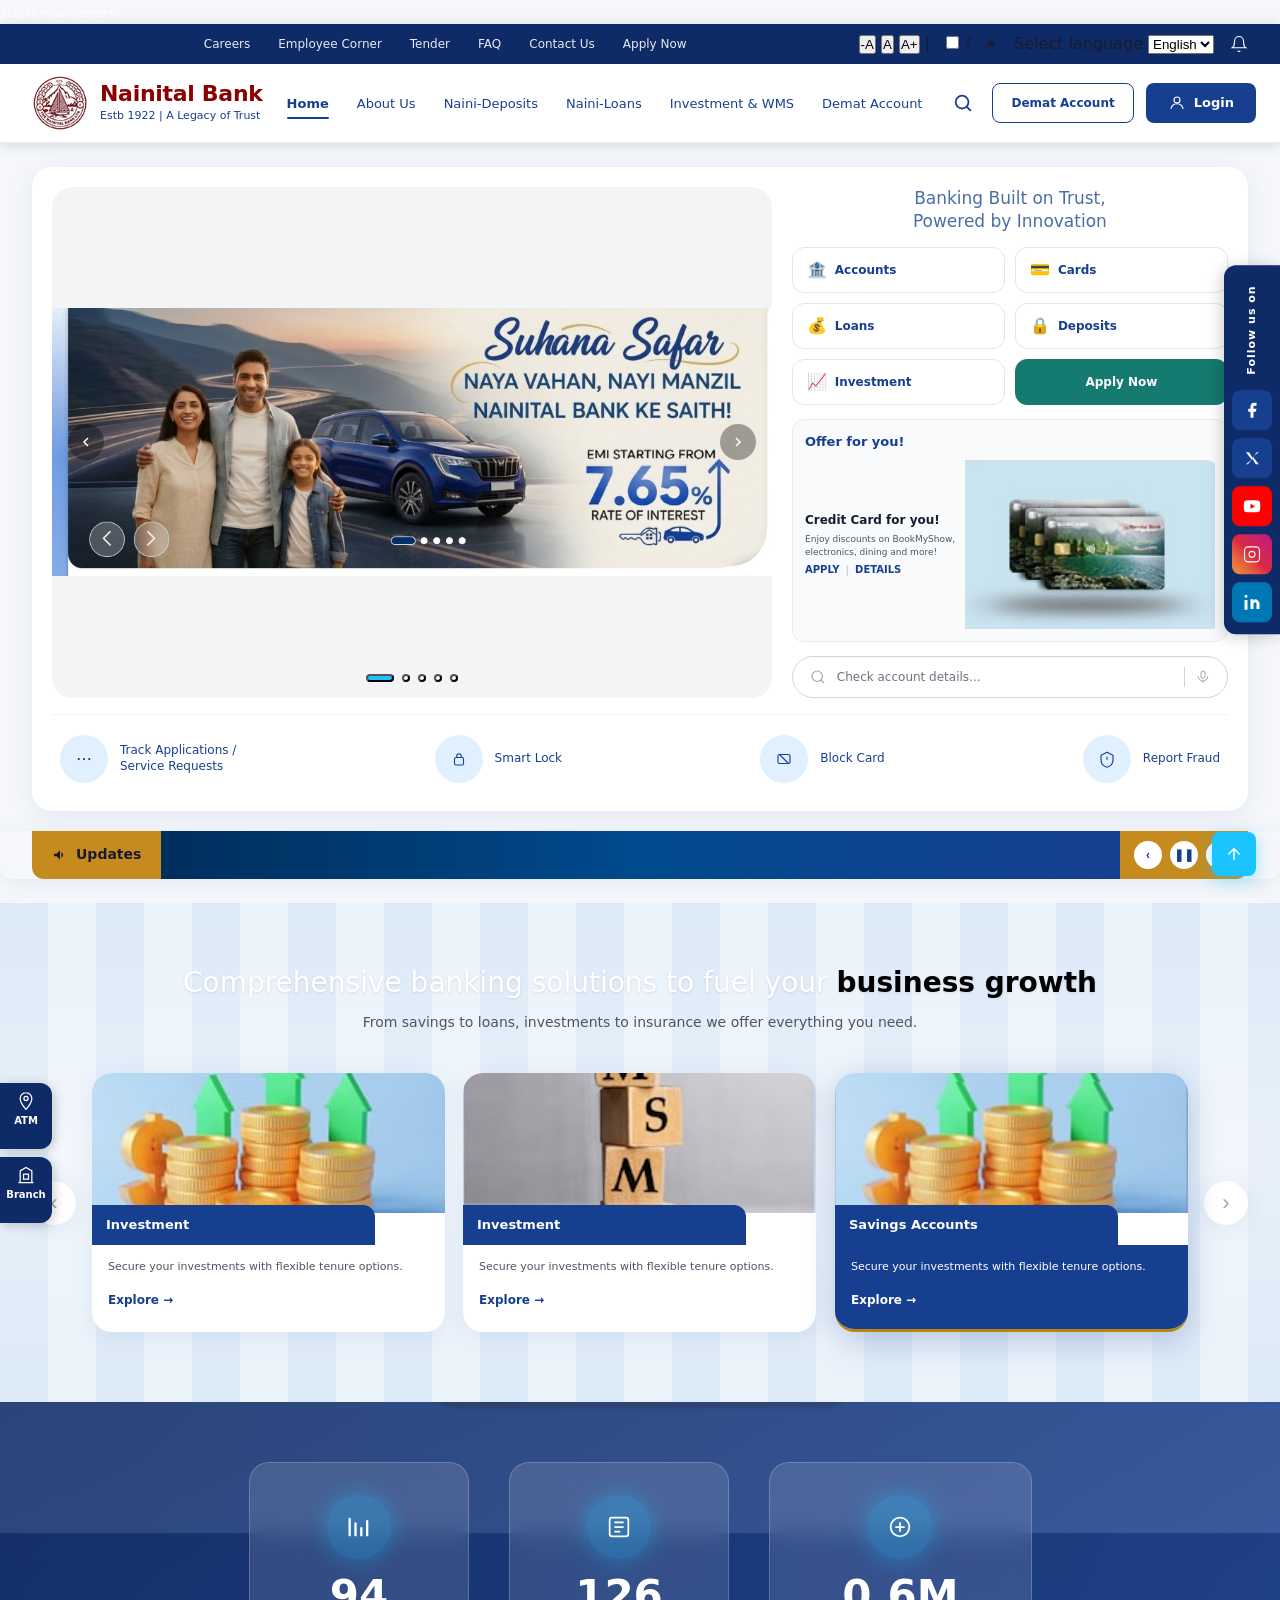
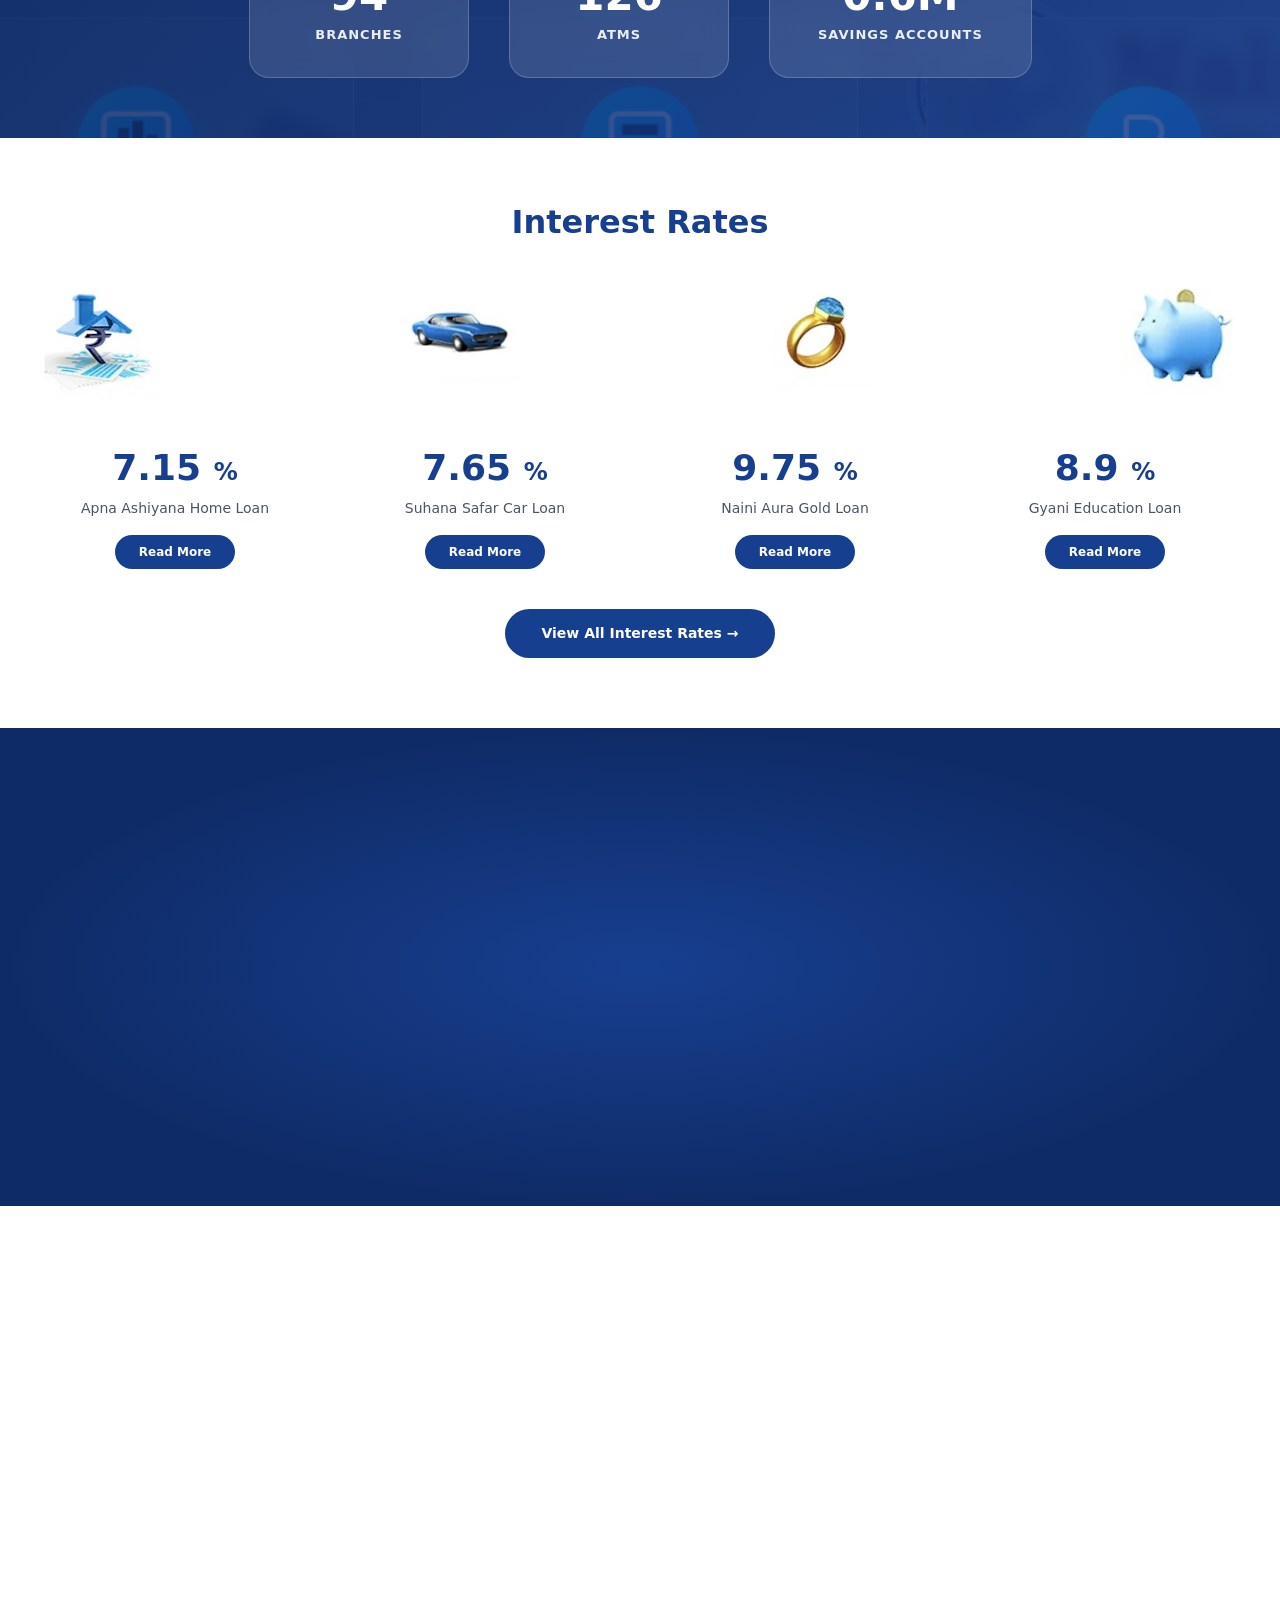
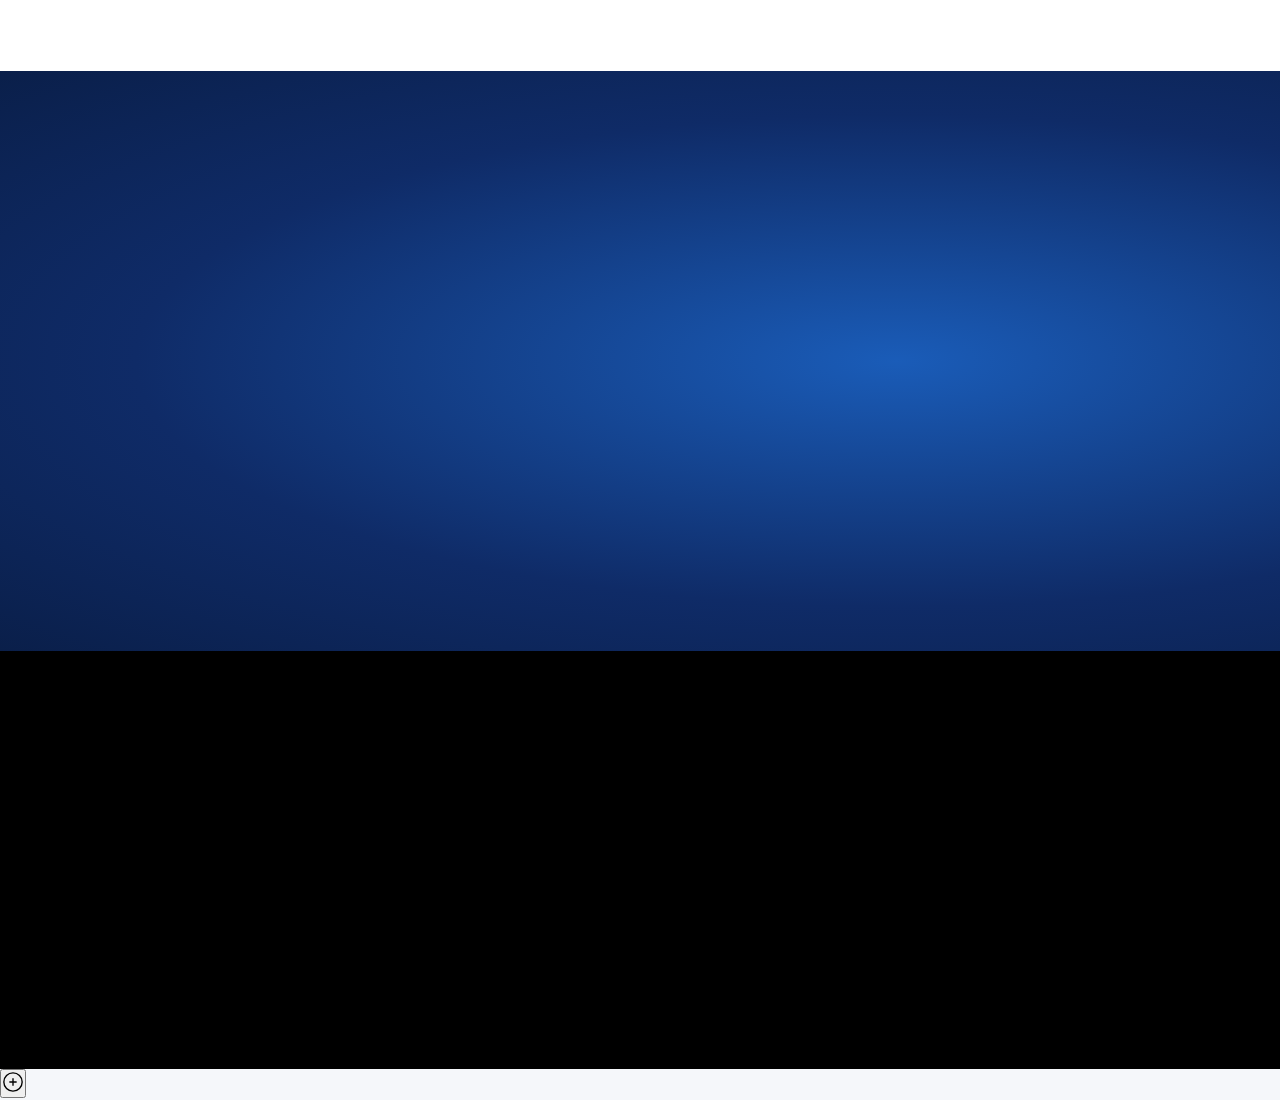
==== commit 4289070c: "Update index.html" ====
--- a/index.html
+++ b/index.html
@@ -3,43 +3,58 @@
 <head>
   <meta charset="UTF-8">
   <meta name="viewport" content="width=device-width, initial-scale=1.0">
+  <meta name="description" content="Nainital Bank — personal and business banking, loans, deposits, and digital services since 1922.">
   <title>Nainital Bank - A Legacy of Trust</title>
   <link rel="preconnect" href="https://fonts.googleapis.com">
   <link rel="preconnect" href="https://fonts.gstatic.com" crossorigin>
   <link href="https://fonts.googleapis.com/css2?family=Great+Vibes&display=swap" rel="stylesheet" media="print" onload="this.media='all'">
-  <link href="https://fonts.googleapis.com/css2?family=Poppins:wght@300;400;500;600;700;800&display=swap" rel="stylesheet" media="print" onload="this.media='all'">
+  <link href="https://fonts.googleapis.com/css2?family=Noto+Sans:wght@300;400;500;600;700;800&family=Noto+Sans+Devanagari:wght@400;500;600;700&display=swap" rel="stylesheet" media="print" onload="this.media='all'">
   <link rel="preload" as="image" href="images/logo.png" type="image/png">
   <link rel="preload" as="image" href="images/banner-image-1020.jpg" type="image/jpeg">
+  <link href="https://cdn.ux4g.gov.in/UX4G@2.0.8/css/ux4g-min.css" rel="stylesheet">
   <link rel="stylesheet" href="style.css">
 </head>
 <body>
+  <a href="#main-content" class="skip-link" data-nb-i18n="skip.main">Skip to main content</a>
+
   <!-- Header -->
-  <header class="site-header">
-    <div class="header-top">
+  <header class="site-header" role="banner">
+    <!-- UX4G accessibility bar -->
+    <div class="ux4g-accessibility-bar header-top" data-nb-i18n-aria="a11y.bar" aria-label="Accessibility and language options">
       <div class="container header-top-inner">
-        <a href="#" class="skip-link">Skip to main content</a>
-        <nav class="header-top-nav" aria-label="Utility navigation">
-          <a href="#">Careers</a>
-          <a href="#">Employee Corner</a>
-          <a href="#">Tender</a>
-          <a href="#">FAQ</a>
-          <a href="#">Contact Us</a>
-          <a href="#" class="apply-now-link">Apply Now</a>
+        <nav class="header-top-nav" data-nb-i18n-aria="nav.utility" aria-label="Utility navigation">
+          <a href="#" data-nb-i18n="util.careers">Careers</a>
+          <a href="#" data-nb-i18n="util.employee">Employee Corner</a>
+          <a href="#" data-nb-i18n="util.tender">Tender</a>
+          <a href="#" data-nb-i18n="util.faq">FAQ</a>
+          <a href="#" data-nb-i18n="util.contact">Contact Us</a>
+          <a href="#" class="apply-now-link" data-nb-i18n="util.apply">Apply Now</a>
         </nav>
-        <div class="header-top-right">
-          <div class="header-icons">
-            <a href="#" class="icon-btn" aria-label="Accessibility">
-              <svg width="18" height="18" viewBox="0 0 24 24" fill="none"><circle cx="12" cy="12" r="10" stroke="currentColor" stroke-width="1.5"/><path d="M12 8v8M8 12h8" stroke="currentColor" stroke-width="1.5"/></svg>
-            </a>
-            <a href="#" class="icon-btn" aria-label="Notifications">
-              <svg width="18" height="18" viewBox="0 0 24 24" fill="none"><path d="M18 8A6 6 0 0 0 6 8c0 7-3 9-3 9h18s-3-2-3-9M13.73 21a2 2 0 0 1-3.46 0" stroke="currentColor" stroke-width="1.5"/></svg>
-            </a>
-          </div>
-          <div class="language-selector">
-            <a href="#" class="lang-active">Hi</a>
-            <span class="lang-divider">/</span>
-            <a href="#">Eng</a>
-          </div>
+        <div class="header-top-right nb-accessibility-controls">
+          <span class="nb-font-size-controls d-none d-md-inline" data-nb-i18n-aria="a11y.fontsize" aria-label="Text size">
+            <button type="button" id="nb-font-decrease" class="nb-font-btn" data-nb-i18n-aria="a11y.font.decrease" aria-label="Decrease text size">-A</button>
+            <button type="button" id="nb-font-reset" class="nb-font-btn nb-font-btn-active" data-nb-i18n-aria="a11y.font.reset" aria-label="Reset text size">A</button>
+            <button type="button" id="nb-font-increase" class="nb-font-btn" data-nb-i18n-aria="a11y.font.increase" aria-label="Increase text size">A+</button>
+            <span class="nb-partition" aria-hidden="true">|</span>
+          </span>
+          <span class="nb-theme-toggle-wrap" title="Light / dark mode">
+            <input type="checkbox" class="nb-theme-input" id="nb-theme-toggle" data-nb-i18n-aria="a11y.theme" aria-label="Toggle dark mode">
+            <label for="nb-theme-toggle" class="nb-theme-label">
+              <span class="nb-theme-icon" aria-hidden="true">&#9790;</span>
+              <span class="nb-theme-icon" aria-hidden="true">&#9728;</span>
+              <span class="nb-theme-ball"></span>
+            </label>
+          </span>
+          <span class="nb-language-wrap">
+            <label for="nb-language" class="visually-hidden">Select language</label>
+            <select name="language" id="nb-language" class="nb-lang-select">
+              <option value="en" selected>English</option>
+              <option value="hi">हिन्दी</option>
+            </select>
+          </span>
+          <a href="#" class="icon-btn" data-nb-i18n-aria="a11y.notifications" aria-label="Notifications">
+            <svg width="18" height="18" viewBox="0 0 24 24" fill="none" aria-hidden="true"><path d="M18 8A6 6 0 0 0 6 8c0 7-3 9-3 9h18s-3-2-3-9M13.73 21a2 2 0 0 1-3.46 0" stroke="currentColor" stroke-width="1.5"/></svg>
+          </a>
         </div>
       </div>
     </div>
@@ -47,42 +62,42 @@
     <div class="header-main">
       <div class="container header-main-inner">
         <a href="#" class="logo-block">
-          <img src="images/logo.png" alt="Nainital Bank" class="logo-img">
+          <img src="images/logo.png" alt="Nainital Bank" data-nb-i18n-alt="logo.alt" class="logo-img">
           <div class="logo-text">
             <h1 class="logo-title" id="site-title">Nainital Bank</h1>
-            <p class="logo-subtitle">Estb 1922 | A Legacy of Trust</p>
+            <p class="logo-subtitle" data-nb-i18n="logo.subtitle">Estb 1922 | A Legacy of Trust</p>
           </div>
         </a>
-        <button class="mobile-menu-btn" aria-label="Open menu" aria-expanded="false" aria-controls="main-nav">
+        <button class="mobile-menu-btn" data-nb-i18n-aria="a11y.menu.open" aria-label="Open menu" aria-expanded="false" aria-controls="main-nav">
           <svg width="22" height="22" viewBox="0 0 24 24" fill="none" aria-hidden="true"><path d="M3 6h18M3 12h18M3 18h18" stroke="currentColor" stroke-width="1.6" stroke-linecap="round"/></svg>
         </button>
 
-        <nav class="main-navbar" id="main-nav" aria-label="Main navigation">
+        <nav class="main-navbar" id="main-nav" data-nb-i18n-aria="nav.main" aria-label="Main navigation">
           <ul class="main-nav-list">
-            <li><a href="#" class="nav-active">Home</a></li>
-            <li><a href="#">About Us</a></li>
-            <li><a href="#">Naini-Deposits</a></li>
-            <li><a href="#">Naini-Loans</a></li>
-            <li><a href="#">Investment &amp; WMS</a></li>
-            <li><a href="#">Demat Account</a></li>
+            <li><a href="#" class="nav-active" aria-current="page" data-nb-i18n="nav.home">Home</a></li>
+            <li><a href="#" data-nb-i18n="nav.about">About Us</a></li>
+            <li><a href="#" data-nb-i18n="nav.deposits">Naini-Deposits</a></li>
+            <li><a href="#" data-nb-i18n="nav.loans">Naini-Loans</a></li>
+            <li><a href="#" data-nb-i18n="nav.investment">Investment &amp; WMS</a></li>
+            <li><a href="#" data-nb-i18n="nav.demat">Demat Account</a></li>
           </ul>
         </nav>
 
         <div class="header-actions">
-          <button type="button" class="search-btn" aria-label="Search">
+          <button type="button" class="search-btn" data-nb-i18n-aria="header.search" aria-label="Search">
             <svg width="22" height="22" viewBox="0 0 24 24" fill="none"><circle cx="11" cy="11" r="7" stroke="currentColor" stroke-width="2"/><path d="M20 20l-4-4" stroke="currentColor" stroke-width="2" stroke-linecap="round"/></svg>
           </button>
-          <a href="#" class="btn-demat">Demat Account</a>
-          <a href="#" class="btn-login">
-            <svg width="18" height="18" viewBox="0 0 24 24" fill="none"><circle cx="12" cy="8" r="4" stroke="currentColor" stroke-width="1.5"/><path d="M4 20c0-4 3.6-7 8-7s8 3 8 7" stroke="currentColor" stroke-width="1.5"/></svg>
-            Login
+          <a href="#" class="btn btn-outline-primary btn-demat" data-nb-i18n="nav.demat">Demat Account</a>
+          <a href="#" class="btn btn-primary btn-login">
+            <svg width="18" height="18" viewBox="0 0 24 24" fill="none" aria-hidden="true"><circle cx="12" cy="8" r="4" stroke="currentColor" stroke-width="1.5"/><path d="M4 20c0-4 3.6-7 8-7s8 3 8 7" stroke="currentColor" stroke-width="1.5"/></svg>
+            <span data-nb-i18n="header.login">Login</span>
           </a>
         </div>
       </div>
     </div>
   </header>
 
-  <main>
+  <main id="main-content" tabindex="-1">
     <!-- Hero Section -->
     <section class="hero-section">
       <div class="container">
@@ -96,11 +111,12 @@
                     srcset="images/banner-image-600.jpg 600w, images/banner-image-1020.jpg 1020w"
                     sizes="(max-width: 600px) 100vw, 1020px"
                     alt="Suhana Safar - Family with car"
+                    data-nb-i18n-alt="alt.hero1"
                     class="hero-slide"
                     loading="eager"
                     decoding="async"
                   >
-                  <img src="images/hero2.png" alt="Hero 2" class="hero-slide" loading="lazy" decoding="async">
+                  <img src="images/hero2.png" alt="Hero 2" data-nb-i18n-alt="alt.hero2" class="hero-slide" loading="lazy" decoding="async">
                   <img
                     src="images/hero3-1280.jpg"
                     srcset="images/hero3-640.jpg 640w, images/hero3-1280.jpg 1280w, images/hero3.png 2048w"
@@ -108,6 +124,7 @@
                     width="1020"
                     height="380"
                     alt="Hero 3"
+                    data-nb-i18n-alt="alt.hero3"
                     class="hero-slide"
                     loading="lazy"
                     decoding="async"
@@ -119,6 +136,7 @@
                     srcset="images/hero4-640.jpg 640w, images/hero4-1280.jpg 1280w, images/hero4.png 2048w"
                     sizes="(max-width: 600px) 100vw, (max-width: 1024px) 90vw, 1280px"
                     alt="Hero 4"
+                    data-nb-i18n-alt="alt.hero4"
                     class="hero-slide"
                     loading="lazy"
                     decoding="async"
@@ -130,6 +148,7 @@
                     width="1020"
                     height="380"
                     alt="Hero 5"
+                    data-nb-i18n-alt="alt.hero5"
                     class="hero-slide"
                     loading="lazy"
                     decoding="async"
@@ -137,20 +156,18 @@
                 </div>
                 <div class="hero-overlay">
                   <div class="hero-promo-text">
-                    <p class="hero-script">Suhana Safar</p>
-                    <p class="hero-tagline">NAYA VAHAN, NAYI MANZIL</p>
-                    <p class="hero-tagline">NAINITAL BANK KE SAATH!</p>
-                    width="4160"
-                    height="1300"
+                    <p class="hero-script" data-nb-i18n="hero.script">Suhana Safar</p>
+                    <p class="hero-tagline" data-nb-i18n="hero.tagline1">NAYA VAHAN, NAYI MANZIL</p>
+                    <p class="hero-tagline" data-nb-i18n="hero.tagline2">NAINITAL BANK KE SAATH!</p>
                   </div>
                   <div class="hero-rate-box">
-                    <p class="emi-label">EMI STARTING FROM</p>
+                    <p class="emi-label" data-nb-i18n="hero.emi">EMI STARTING FROM</p>
                     <div class="rate-row">
                       <span class="rate-value">7.65</span>
                       <span class="rate-percent">%</span>
                       <div class="rate-meta">
-                        <span class="rate-sub">RATE OF</span>
-                        <span class="rate-sub">INTEREST</span>
+                        <span class="rate-sub" data-nb-i18n="hero.rate.of">RATE OF</span>
+                        <span class="rate-sub" data-nb-i18n="hero.rate.interest">INTEREST</span>
                       </div>
                       <svg class="rate-arrow" width="40" height="40" viewBox="0 0 40 40" fill="none"><path d="M8 28L20 8L32 28" stroke="#1CC4FF" stroke-width="3" stroke-linecap="round" stroke-linejoin="round"/></svg>
                     </div>
@@ -160,68 +177,68 @@
                     </div>
                   </div>
                 </div>
-                <button type="button" class="carousel-arrow carousel-prev" aria-label="Previous slide">
+                <button type="button" class="carousel-arrow carousel-prev" data-nb-i18n-aria="carousel.prev" aria-label="Previous slide">
                   <svg width="12" height="12" viewBox="0 0 12 12"><path d="M8 2L4 6l4 4" stroke="white" stroke-width="1.5" fill="none"/></svg>
                 </button>
-                <button type="button" class="carousel-arrow carousel-next" aria-label="Next slide">
+                <button type="button" class="carousel-arrow carousel-next" data-nb-i18n-aria="carousel.next" aria-label="Next slide">
                   <svg width="12" height="12" viewBox="0 0 12 12"><path d="M4 2l4 4-4 4" stroke="white" stroke-width="1.5" fill="none"/></svg>
                 </button>
-                <div class="carousel-dots">
-                  <span class="dot active"></span>
-                  <span class="dot"></span>
-                  <span class="dot"></span>
-                  <span class="dot"></span>
-                  <span class="dot"></span>
+                <div class="carousel-dots" role="tablist" data-nb-i18n-aria="carousel.slides" aria-label="Hero slides">
+                  <button type="button" class="dot active" role="tab" aria-selected="true" data-nb-i18n-aria="carousel.slide1" aria-label="Slide 1"></button>
+                  <button type="button" class="dot" role="tab" aria-selected="false" data-nb-i18n-aria="carousel.slide2" aria-label="Slide 2"></button>
+                  <button type="button" class="dot" role="tab" aria-selected="false" data-nb-i18n-aria="carousel.slide3" aria-label="Slide 3"></button>
+                  <button type="button" class="dot" role="tab" aria-selected="false" data-nb-i18n-aria="carousel.slide4" aria-label="Slide 4"></button>
+                  <button type="button" class="dot" role="tab" aria-selected="false" data-nb-i18n-aria="carousel.slide5" aria-label="Slide 5"></button>
                 </div>
               </div>
             </div>
 
             <div class="hero-right">
               <div class="banking-widget">
-                <h2 class="widget-title">Banking Built on Trust,<br><span>Powered by Innovation</span></h2>
+                <h2 class="widget-title"><span data-nb-i18n="widget.title.l1">Banking Built on Trust,</span><br><span class="widget-title-line2" data-nb-i18n="widget.title.l2">Powered by Innovation</span></h2>
                 <div class="widget-buttons">
                   <a href="#" class="widget-btn">
                     <span class="widget-icon gold">&#127974;</span>
-                    Accounts
+                    <span data-nb-i18n="widget.accounts">Accounts</span>
                   </a>
                   <a href="#" class="widget-btn">
                     <span class="widget-icon gold">&#128179;</span>
-                    Cards
+                    <span data-nb-i18n="widget.cards">Cards</span>
                   </a>
                   <a href="#" class="widget-btn">
                     <span class="widget-icon gold">&#128176;</span>
-                    Loans
+                    <span data-nb-i18n="widget.loans">Loans</span>
                   </a>
                   <a href="#" class="widget-btn">
                     <span class="widget-icon gold">&#128274;</span>
-                    Deposits
+                    <span data-nb-i18n="widget.deposits">Deposits</span>
                   </a>
                   <a href="#" class="widget-btn">
                     <span class="widget-icon gold">&#128200;</span>
-                    Investment
+                    <span data-nb-i18n="widget.investment">Investment</span>
                   </a>
-                  <a href="#" class="widget-btn widget-apply">Apply Now</a>
+                  <a href="#" class="widget-btn widget-apply" data-nb-i18n="widget.apply">Apply Now</a>
                 </div>
                 <div class="offer-card">
-                  <h3 class="offer-title">Offer for you!</h3>
+                  <h3 class="offer-title" data-nb-i18n="widget.offer.title">Offer for you!</h3>
                   <div class="offer-inner">
                     <div class="offer-content">
-                      <h4>Credit Card for you!</h4>
-                      <p>Enjoy discounts on BookMyShow, electronics, dining and more!</p>
+                      <h4 data-nb-i18n="widget.offer.heading">Credit Card for you!</h4>
+                      <p data-nb-i18n="widget.offer.desc">Enjoy discounts on BookMyShow, electronics, dining and more!</p>
                       <div class="offer-links">
-                        <a href="#">APPLY</a>
+                        <a href="#" data-nb-i18n="widget.offer.apply">APPLY</a>
                         <span>|</span>
-                        <a href="#">DETAILS</a>
+                        <a href="#" data-nb-i18n="widget.offer.details">DETAILS</a>
                       </div>
                     </div>
-                    <img src="images/creditcard.png" alt="Credit cards" class="offer-cards-img" loading="lazy" decoding="async">
+                    <img src="images/creditcard.png" alt="Credit cards" data-nb-i18n-alt="alt.creditcards" class="offer-cards-img" loading="lazy" decoding="async">
                   </div>
                 </div>
                 <div class="widget-search">
                   <svg class="search-icon" width="18" height="18" viewBox="0 0 24 24" fill="none"><circle cx="11" cy="11" r="7" stroke="#9CA3AF" stroke-width="1.5"/><path d="M20 20l-4-4" stroke="#9CA3AF" stroke-width="1.5"/></svg>
-                  <input type="text" placeholder="Check account details..." aria-label="Check account details">
+                  <input type="text" placeholder="Check account details..." data-nb-i18n-placeholder="widget.search.placeholder" data-nb-i18n-aria="widget.search.aria" aria-label="Check account details">
                   <span class="search-divider"></span>
-                  <button type="button" class="mic-btn" aria-label="Voice search">
+                  <button type="button" class="mic-btn" data-nb-i18n-aria="widget.voice.aria" aria-label="Voice search">
                     <svg width="16" height="16" viewBox="0 0 24 24" fill="none"><rect x="9" y="3" width="6" height="11" rx="3" stroke="#9CA3AF" stroke-width="1.5"/><path d="M5 11a7 7 0 0 0 14 0M12 18v3" stroke="#9CA3AF" stroke-width="1.5"/></svg>
                   </button>
                 </div>
@@ -234,25 +251,25 @@
               <span class="quick-icon">
                 <svg width="22" height="22" viewBox="0 0 24 24" fill="none"><circle cx="5" cy="12" r="1.5" fill="#173F90"/><circle cx="12" cy="12" r="1.5" fill="#173F90"/><circle cx="19" cy="12" r="1.5" fill="#173F90"/></svg>
               </span>
-              <span>Track Applications /<br>Service Requests</span>
+              <span data-nb-i18n="quick.track" data-nb-i18n-br>Track Applications /<br>Service Requests</span>
             </a>
             <a href="#" class="quick-action-item">
               <span class="quick-icon">
                 <svg width="22" height="22" viewBox="0 0 24 24" fill="none"><rect x="6" y="10" width="12" height="10" rx="2" stroke="#173F90" stroke-width="1.5"/><path d="M9 10V8a3 3 0 0 1 6 0v2" stroke="#173F90" stroke-width="1.5"/></svg>
               </span>
-              <span>Smart Lock</span>
+              <span data-nb-i18n="quick.lock">Smart Lock</span>
             </a>
             <a href="#" class="quick-action-item">
               <span class="quick-icon">
                 <svg width="22" height="22" viewBox="0 0 24 24" fill="none"><rect x="4" y="6" width="16" height="12" rx="2" stroke="#173F90" stroke-width="1.5"/><path d="M6 6l12 12" stroke="#173F90" stroke-width="1.5"/></svg>
               </span>
-              <span>Block Card</span>
+              <span data-nb-i18n="quick.block">Block Card</span>
             </a>
             <a href="#" class="quick-action-item">
               <span class="quick-icon">
                 <svg width="22" height="22" viewBox="0 0 24 24" fill="none"><path d="M12 3L4 7v6c0 5 3.5 8.7 8 10 4.5-1.3 8-5 8-10V7l-8-4z" stroke="#173F90" stroke-width="1.5"/><path d="M12 9v4M12 17h.01" stroke="#173F90" stroke-width="1.5"/></svg>
               </span>
-              <span>Report Fraud</span>
+              <span data-nb-i18n="quick.fraud">Report Fraud</span>
             </a>
           </div>
         </div>
@@ -262,25 +279,25 @@
     <!-- Announcement -->
     <section class="announcement-bar" aria-labelledby="updates-heading">
       <div class="container announcement-inner">
-        <h2 class="sr-only" id="updates-heading">Updates</h2>
+        <h2 class="sr-only" id="updates-heading" data-nb-i18n="updates.heading">Updates</h2>
         <div class="updates-label">
-          <svg width="16" height="16" viewBox="0 0 24 24" fill="white"><path d="M3 10v4h4l5 5V5L7 10H3zm13.5 2c0-1.77-1.02-3.29-2.5-4.03v8.06c1.48-.74 2.5-2.26 2.5-4.03z"/></svg>
-          <span>Updates</span>
+          <svg width="16" height="16" viewBox="0 0 24 24" fill="white" aria-hidden="true"><path d="M3 10v4h4l5 5V5L7 10H3zm13.5 2c0-1.77-1.02-3.29-2.5-4.03v8.06c1.48-.74 2.5-2.26 2.5-4.03z"/></svg>
+          <span data-nb-i18n="updates.label">Updates</span>
         </div>
         <div class="ticker-wrap">
           <div class="ticker-content">
-            <span class="ticker-item"><svg width="14" height="14" viewBox="0 0 24 24" fill="#1CC4FF"><rect x="4" y="4" width="16" height="16" rx="2"/></svg> Bill tabled in Parliament on 24 Feb 2026.</span>
-            <span class="ticker-item"><svg width="14" height="14" viewBox="0 0 24 24" fill="#1CC4FF"><rect x="4" y="4" width="16" height="16" rx="2"/></svg> Training Program scheduled on 19 Feb 2026.</span>
-            <span class="ticker-item"><svg width="14" height="14" viewBox="0 0 24 24" fill="#1CC4FF"><rect x="4" y="4" width="16" height="16" rx="2"/></svg> International Relations meeting on 20 Feb 2026.</span>
-            <span class="ticker-item"><svg width="14" height="14" viewBox="0 0 24 24" fill="#1CC4FF"><rect x="4" y="4" width="16" height="16" rx="2"/></svg> Departmental Examination results announced.</span>
-            <span class="ticker-item"><svg width="14" height="14" viewBox="0 0 24 24" fill="#1CC4FF"><rect x="4" y="4" width="16" height="16" rx="2"/></svg> Bill tabled in Parliament on 24 Feb 2026.</span>
-            <span class="ticker-item"><svg width="14" height="14" viewBox="0 0 24 24" fill="#1CC4FF"><rect x="4" y="4" width="16" height="16" rx="2"/></svg> Training Program scheduled on 19 Feb 2026.</span>
+            <span class="ticker-item"><svg width="14" height="14" viewBox="0 0 24 24" fill="#1CC4FF" aria-hidden="true"><rect x="4" y="4" width="16" height="16" rx="2"/></svg> <span data-nb-i18n="ticker.1">Bill tabled in Parliament on 24 Feb 2026.</span></span>
+            <span class="ticker-item"><svg width="14" height="14" viewBox="0 0 24 24" fill="#1CC4FF" aria-hidden="true"><rect x="4" y="4" width="16" height="16" rx="2"/></svg> <span data-nb-i18n="ticker.2">Training Program scheduled on 19 Feb 2026.</span></span>
+            <span class="ticker-item"><svg width="14" height="14" viewBox="0 0 24 24" fill="#1CC4FF" aria-hidden="true"><rect x="4" y="4" width="16" height="16" rx="2"/></svg> <span data-nb-i18n="ticker.3">International Relations meeting on 20 Feb 2026.</span></span>
+            <span class="ticker-item"><svg width="14" height="14" viewBox="0 0 24 24" fill="#1CC4FF" aria-hidden="true"><rect x="4" y="4" width="16" height="16" rx="2"/></svg> <span data-nb-i18n="ticker.4">Departmental Examination results announced.</span></span>
+            <span class="ticker-item"><svg width="14" height="14" viewBox="0 0 24 24" fill="#1CC4FF" aria-hidden="true"><rect x="4" y="4" width="16" height="16" rx="2"/></svg> <span data-nb-i18n="ticker.1">Bill tabled in Parliament on 24 Feb 2026.</span></span>
+            <span class="ticker-item"><svg width="14" height="14" viewBox="0 0 24 24" fill="#1CC4FF" aria-hidden="true"><rect x="4" y="4" width="16" height="16" rx="2"/></svg> <span data-nb-i18n="ticker.2">Training Program scheduled on 19 Feb 2026.</span></span>
           </div>
         </div>
         <div class="ticker-controls">
-          <button type="button" class="ticker-btn" aria-label="Previous">&lsaquo;</button>
-          <button type="button" class="ticker-btn" aria-label="Pause">&#10074;&#10074;</button>
-          <button type="button" class="ticker-btn" aria-label="Next">&rsaquo;</button>
+          <button type="button" class="ticker-btn" data-nb-i18n-aria="ticker.prev" aria-label="Previous">&lsaquo;</button>
+          <button type="button" class="ticker-btn" data-nb-i18n-aria="ticker.pause" aria-label="Pause">&#10074;&#10074;</button>
+          <button type="button" class="ticker-btn" data-nb-i18n-aria="ticker.next" aria-label="Next">&rsaquo;</button>
         </div>
       </div>
     </section>
@@ -288,90 +305,90 @@
     <!-- Business Section -->
     <section class="business-section">
       <div class="floating-side-nav">
-        <a href="#" class="float-btn" aria-label="ATM Locator">
+        <a href="#" class="float-btn" data-nb-i18n-aria="float.atm.aria" aria-label="ATM Locator">
           <span class="float-btn-icon">
-            <svg width="20" height="20" viewBox="0 0 24 24" fill="none"><path d="M12 2C8.13 2 5 5.13 5 9c0 5.25 7 13 7 13s7-7.75 7-13c0-3.87-3.13-7-7-7z" stroke="white" stroke-width="1.5"/><circle cx="12" cy="9" r="2.5" stroke="white" stroke-width="1.5"/></svg>
+            <svg width="20" height="20" viewBox="0 0 24 24" fill="none" aria-hidden="true"><path d="M12 2C8.13 2 5 5.13 5 9c0 5.25 7 13 7 13s7-7.75 7-13c0-3.87-3.13-7-7-7z" stroke="white" stroke-width="1.5"/><circle cx="12" cy="9" r="2.5" stroke="white" stroke-width="1.5"/></svg>
           </span>
-          <span class="float-btn-text float-btn-short">ATM</span>
-          <span class="float-btn-text float-btn-full">ATM Locator</span>
+          <span class="float-btn-text float-btn-short" data-nb-i18n="float.atm.short">ATM</span>
+          <span class="float-btn-text float-btn-full" data-nb-i18n="float.atm.full">ATM Locator</span>
         </a>
-        <a href="#" class="float-btn" aria-label="Branch Locator">
+        <a href="#" class="float-btn" data-nb-i18n-aria="float.branch.aria" aria-label="Branch Locator">
           <span class="float-btn-icon">
-            <svg width="20" height="20" viewBox="0 0 24 24" fill="none"><path d="M3 21h18M5 21V7l7-4 7 4v14" stroke="white" stroke-width="1.5"/><rect x="9" y="11" width="6" height="6" stroke="white" stroke-width="1.5"/></svg>
+            <svg width="20" height="20" viewBox="0 0 24 24" fill="none" aria-hidden="true"><path d="M3 21h18M5 21V7l7-4 7 4v14" stroke="white" stroke-width="1.5"/><rect x="9" y="11" width="6" height="6" stroke="white" stroke-width="1.5"/></svg>
           </span>
-          <span class="float-btn-text float-btn-short">Branch</span>
-          <span class="float-btn-text float-btn-full">Branch Locator</span>
+          <span class="float-btn-text float-btn-short" data-nb-i18n="float.branch.short">Branch</span>
+          <span class="float-btn-text float-btn-full" data-nb-i18n="float.branch.full">Branch Locator</span>
         </a>
       </div>
 
       <div class="container">
         <div class="business-header">
-          <h2 class="business-title">Comprehensive banking solutions to fuel your <strong>business growth</strong></h2>
-          <p class="business-subtitle">From savings to loans, investments to insurance we offer everything you need.</p>
+          <h2 class="business-title"><span data-nb-i18n="business.title.before">Comprehensive banking solutions to fuel your </span><strong data-nb-i18n="business.title.strong">business growth</strong><span data-nb-i18n="business.title.after"></span></h2>
+          <p class="business-subtitle" data-nb-i18n="business.subtitle">From savings to loans, investments to insurance we offer everything you need.</p>
         </div>
 
         <div class="business-carousel">
-          <button type="button" class="carousel-nav-btn prev" aria-label="Previous cards">&lsaquo;</button>
+          <button type="button" class="carousel-nav-btn prev" data-nb-i18n-aria="business.carousel.prev" aria-label="Previous cards">&lsaquo;</button>
           <div class="business-cards">
             <article class="business-card">
                 <div class="card-image">
-                <img src="images/investmentcoin.png" alt="Investment" loading="lazy" decoding="async">
-              </div>
-              <h3 class="card-label">Investment</h3>
+                <img src="images/investmentcoin.png" alt="Investment" data-nb-i18n-alt="alt.card.investment" loading="lazy" decoding="async">
+              </div>
+              <h3 class="card-label" data-nb-i18n="card.investment">Investment</h3>
               <div class="card-body">
-                <p>Secure your investments with flexible tenure options.</p>
-                <a href="#" class="card-explore">Explore &rarr;</a>
+                <p data-nb-i18n="card.body.invest">Secure your investments with flexible tenure options.</p>
+                <a href="#" class="card-explore" data-nb-i18n="card.explore">Explore &rarr;</a>
               </div>
             </article>
             <article class="business-card">
               <div class="card-image">
-                <img src="images/investmentblock.png" alt="MSME Investment" loading="lazy" decoding="async">
-              </div>
-              <h3 class="card-label">Investment</h3>
+                <img src="images/investmentblock.png" alt="MSME Investment" data-nb-i18n-alt="alt.card.msme" loading="lazy" decoding="async">
+              </div>
+              <h3 class="card-label" data-nb-i18n="card.investment">Investment</h3>
               <div class="card-body">
-                <p>Secure your investments with flexible tenure options.</p>
-                <a href="#" class="card-explore">Explore &rarr;</a>
+                <p data-nb-i18n="card.body.invest">Secure your investments with flexible tenure options.</p>
+                <a href="#" class="card-explore" data-nb-i18n="card.explore">Explore &rarr;</a>
               </div>
             </article>
             <article class="business-card business-card-active">
               <div class="card-image">
-                <img src="images/savingaccount.png" alt="Savings Accounts" loading="lazy" decoding="async">
-              </div>
-              <h3 class="card-label">Savings Accounts</h3>
+                <img src="images/savingaccount.png" alt="Savings Accounts" data-nb-i18n-alt="alt.card.savings" loading="lazy" decoding="async">
+              </div>
+              <h3 class="card-label" data-nb-i18n="card.savings">Savings Accounts</h3>
               <div class="card-body">
-                <p>Secure your investments with flexible tenure options.</p>
-                <a href="#" class="card-explore">Explore &rarr;</a>
+                <p data-nb-i18n="card.body.invest">Secure your investments with flexible tenure options.</p>
+                <a href="#" class="card-explore" data-nb-i18n="card.explore">Explore &rarr;</a>
               </div>
             </article>
             <article class="business-card">
               <div class="card-image">
-                <img src="images/fixeddeposit.png" alt="Fixed Deposits" loading="lazy" decoding="async">
-              </div>
-              <h3 class="card-label">Fixed Deposits</h3>
+                <img src="images/fixeddeposit.png" alt="Fixed Deposits" data-nb-i18n-alt="alt.card.fd" loading="lazy" decoding="async">
+              </div>
+              <h3 class="card-label" data-nb-i18n="card.fd">Fixed Deposits</h3>
               <div class="card-body">
-                <p>Secure your future with attractive FD rates.</p>
-                <a href="#" class="card-explore">Explore &rarr;</a>
+                <p data-nb-i18n="card.body.fd">Secure your future with attractive FD rates.</p>
+                <a href="#" class="card-explore" data-nb-i18n="card.explore">Explore &rarr;</a>
               </div>
             </article>
             <article class="business-card">
               <div class="card-image">
-                <img src="images/homeloan.png" alt="Home Loans" loading="lazy" decoding="async">
-              </div>
-              <h3 class="card-label">Home Loans</h3>
+                <img src="images/homeloan.png" alt="Home Loans" data-nb-i18n-alt="alt.card.home" loading="lazy" decoding="async">
+              </div>
+              <h3 class="card-label" data-nb-i18n="card.home">Home Loans</h3>
               <div class="card-body">
-                <p>Flexible savings options with competitive interest rates.</p>
-                <a href="#" class="card-explore">Explore &rarr;</a>
+                <p data-nb-i18n="card.body.home">Flexible savings options with competitive interest rates.</p>
+                <a href="#" class="card-explore" data-nb-i18n="card.explore">Explore &rarr;</a>
               </div>
             </article>
           </div>
-          <button type="button" class="carousel-nav-btn next" aria-label="Next cards">&rsaquo;</button>
+          <button type="button" class="carousel-nav-btn next" data-nb-i18n-aria="business.carousel.next" aria-label="Next cards">&rsaquo;</button>
         </div>
       </div>
     </section>
 
     <!-- Statistics -->
     <section class="stats-section" aria-labelledby="stats-heading">
-      <h2 class="sr-only" id="stats-heading">Statistics</h2>
+      <h2 class="sr-only" id="stats-heading" data-nb-i18n="stats.heading">Statistics</h2>
       <div class="stats-bg"></div>
       <div class="container stats-inner">
         <div class="stats-card">
@@ -379,21 +396,21 @@
             <svg width="28" height="28" viewBox="0 0 24 24" fill="none"><path d="M4 19V5M9 19V9M14 19V13M19 19V7" stroke="white" stroke-width="2" stroke-linecap="round"/></svg>
           </div>
           <p class="stats-number" data-target="150">0</p>
-          <p class="stats-label">BRANCHES</p>
+          <p class="stats-label" data-nb-i18n="stats.branches">BRANCHES</p>
         </div>
         <div class="stats-card">
           <div class="stats-icon">
             <svg width="28" height="28" viewBox="0 0 24 24" fill="none"><rect x="4" y="4" width="16" height="16" rx="2" stroke="white" stroke-width="1.5"/><path d="M8 8h8M8 12h8M8 16h5" stroke="white" stroke-width="1.5"/></svg>
           </div>
           <p class="stats-number" data-target="200">0</p>
-          <p class="stats-label">ATMS</p>
+          <p class="stats-label" data-nb-i18n="stats.atms">ATMS</p>
         </div>
         <div class="stats-card">
           <div class="stats-icon">
             <svg width="28" height="28" viewBox="0 0 24 24" fill="none"><circle cx="12" cy="12" r="8" stroke="white" stroke-width="1.5"/><path d="M12 8v8M8 12h8" stroke="white" stroke-width="1.5"/></svg>
           </div>
           <p class="stats-number" data-target="1000000">0</p>
-          <p class="stats-label">SAVINGS ACCOUNTS</p>
+          <p class="stats-label" data-nb-i18n="stats.savings">SAVINGS ACCOUNTS</p>
         </div>
       </div>
     </section>
@@ -401,52 +418,52 @@
     <!-- Interest Rates -->
     <section class="interest-section">
       <div class="container">
-        <h2 class="section-title">Interest Rates</h2>
+        <h2 class="section-title" data-nb-i18n="interest.title">Interest Rates</h2>
         <div class="interest-icons">
-          <img src="images/homeloaner.png" alt="Home Loan" class="loan-icon" loading="lazy" decoding="async">
-          <img src="images/carloan.png" alt="Car Loan" class="loan-icon" loading="lazy" decoding="async">
-          <img src="images/goldloan.png" alt="Gold Loan" class="loan-icon" loading="lazy" decoding="async">
-          <img src="images/eduloan.png" alt="Education Loan" class="loan-icon" loading="lazy" decoding="async">
+          <img src="images/homeloaner.png" alt="Home Loan" data-nb-i18n-alt="alt.loan.home" class="loan-icon" loading="lazy" decoding="async">
+          <img src="images/carloan.png" alt="Car Loan" data-nb-i18n-alt="alt.loan.car" class="loan-icon" loading="lazy" decoding="async">
+          <img src="images/goldloan.png" alt="Gold Loan" data-nb-i18n-alt="alt.loan.gold" class="loan-icon" loading="lazy" decoding="async">
+          <img src="images/eduloan.png" alt="Education Loan" data-nb-i18n-alt="alt.loan.edu" class="loan-icon" loading="lazy" decoding="async">
         </div>
         <div class="interest-grid">
           <div class="interest-item">
             <p class="interest-rate">7.15 <span>%</span></p>
-            <p class="interest-name">Apna Ashiyana Home Loan</p>
-            <a href="#" class="btn-read-more">Read More</a>
+            <p class="interest-name" data-nb-i18n="interest.home">Apna Ashiyana Home Loan</p>
+            <a href="#" class="btn btn-primary btn-read-more" data-nb-i18n="interest.readmore">Read More</a>
           </div>
           <div class="interest-item">
             <p class="interest-rate">7.65 <span>%</span></p>
-            <p class="interest-name">Suhana Safar Car Loan</p>
-            <a href="#" class="btn-read-more">Read More</a>
+            <p class="interest-name" data-nb-i18n="interest.car">Suhana Safar Car Loan</p>
+            <a href="#" class="btn btn-primary btn-read-more" data-nb-i18n="interest.readmore">Read More</a>
           </div>
           <div class="interest-item">
             <p class="interest-rate">9.75 <span>%</span></p>
-            <p class="interest-name">Naini Aura Gold Loan</p>
-            <a href="#" class="btn-read-more">Read More</a>
+            <p class="interest-name" data-nb-i18n="interest.gold">Naini Aura Gold Loan</p>
+            <a href="#" class="btn btn-primary btn-read-more" data-nb-i18n="interest.readmore">Read More</a>
           </div>
           <div class="interest-item">
             <p class="interest-rate">8.9 <span>%</span></p>
-            <p class="interest-name">Gyani Education Loan</p>
-            <a href="#" class="btn-read-more">Read More</a>
-          </div>
-        </div>
-        <a href="#" class="btn-view-all">View All Interest Rates &rarr;</a>
+            <p class="interest-name" data-nb-i18n="interest.edu">Gyani Education Loan</p>
+            <a href="#" class="btn btn-primary btn-read-more" data-nb-i18n="interest.readmore">Read More</a>
+          </div>
+        </div>
+        <a href="#" class="btn btn-primary btn-view-all" data-nb-i18n="interest.viewall">View All Interest Rates &rarr;</a>
       </div>
     </section>
 
     <!-- Why Choose -->
     <section class="why-choose-section">
       <div class="container">
-        <h2 class="why-title">Why Choose Nainital Bank?</h2>
-        <p class="why-subtitle">Experience banking that prioritizes your security, convenience, and financial growth.</p>
+        <h2 class="why-title" data-nb-i18n="why.title">Why Choose Nainital Bank?</h2>
+        <p class="why-subtitle" data-nb-i18n="why.subtitle">Experience banking that prioritizes your security, convenience, and financial growth.</p>
         <div class="why-grid">
           <div class="why-item">
             <div class="why-icon">
               <svg width="48" height="48" viewBox="0 0 48 48" fill="none"><path d="M8 38V18l16-10 16 10v20H8z" stroke="white" stroke-width="1.5"/><rect x="18" y="26" width="12" height="12" stroke="white" stroke-width="1.5"/><path d="M22 30h4v4h-4z" fill="white"/></svg>
             </div>
             <div class="why-text">
-              <h3>Bank-Grade Security</h3>
-              <p>Your data and transactions are protected advanced encryption and multi-factor authentication.</p>
+              <h3 data-nb-i18n="why.security.title">Bank-Grade Security</h3>
+              <p data-nb-i18n="why.security.desc">Your data and transactions are protected advanced encryption and multi-factor authentication.</p>
             </div>
           </div>
           <div class="why-item">
@@ -454,8 +471,8 @@
               <svg width="48" height="48" viewBox="0 0 48 48" fill="none"><circle cx="24" cy="24" r="18" stroke="white" stroke-width="1.5"/><text x="24" y="22" text-anchor="middle" fill="white" font-size="14" font-weight="bold">100</text><text x="24" y="34" text-anchor="middle" fill="white" font-size="8">YEARS</text></svg>
             </div>
             <div class="why-text">
-              <h3>100+ Years Legacy</h3>
-              <p>Your data and transactions are protected advanced encryption and multi-factor authentication.</p>
+              <h3 data-nb-i18n="why.legacy.title">100+ Years Legacy</h3>
+              <p data-nb-i18n="why.legacy.desc">Your data and transactions are protected advanced encryption and multi-factor authentication.</p>
             </div>
           </div>
           <div class="why-item">
@@ -463,8 +480,8 @@
               <svg width="48" height="48" viewBox="0 0 48 48" fill="none"><path d="M12 28c0-6 4-10 12-10s12 4 12 10" stroke="white" stroke-width="1.5"/><ellipse cx="24" cy="20" rx="8" ry="6" stroke="white" stroke-width="1.5"/><text x="24" y="38" text-anchor="middle" fill="white" font-size="10" font-weight="bold">24/7</text></svg>
             </div>
             <div class="why-text">
-              <h3>24/7 Customer Support</h3>
-              <p>Your data and transactions are protected advanced encryption and multi-factor authentication.</p>
+              <h3 data-nb-i18n="why.support.title">24/7 Customer Support</h3>
+              <p data-nb-i18n="why.support.desc">Your data and transactions are protected advanced encryption and multi-factor authentication.</p>
             </div>
           </div>
           <div class="why-item">
@@ -472,13 +489,13 @@
               <svg width="48" height="48" viewBox="0 0 48 48" fill="none"><circle cx="24" cy="24" r="16" stroke="white" stroke-width="1.5"/><text x="24" y="30" text-anchor="middle" fill="white" font-size="18" font-weight="bold">&#8377;</text></svg>
             </div>
             <div class="why-text">
-              <h3>RBI Insured</h3>
-              <p>Your data and transactions are protected advanced encryption and multi-factor authentication.</p>
-            </div>
-          </div>
-        </div>
-        <p class="why-footer-text">Join over 1 million satisfied customers who trust Nainital Bank for their financial needs.</p>
-        <a href="#" class="btn-get-started">Get Started Today &rarr;</a>
+              <h3 data-nb-i18n="why.rbi.title">RBI Insured</h3>
+              <p data-nb-i18n="why.rbi.desc">Your data and transactions are protected advanced encryption and multi-factor authentication.</p>
+            </div>
+          </div>
+        </div>
+        <p class="why-footer-text" data-nb-i18n="why.footer">Join over 1 million satisfied customers who trust Nainital Bank for their financial needs.</p>
+        <a href="#" class="btn btn-primary btn-get-started" data-nb-i18n="why.cta">Get Started Today &rarr;</a>
       </div>
     </section>
 
@@ -489,39 +506,39 @@
           <div class="announcements-title-wrap">
             <svg class="bell-icon" width="28" height="28" viewBox="0 0 24 24" fill="none"><path d="M18 8A6 6 0 0 0 6 8c0 7-3 9-3 9h18s-3-2-3-9" stroke="#173F90" stroke-width="1.5"/><path d="M13.73 21a2 2 0 0 1-3.46 0" stroke="#173F90" stroke-width="1.5"/></svg>
             <div>
-              <h2 class="section-title left">Latest Announcements</h2>
-              <p class="announcements-sub">Stay updated with the latest news, offers, and updates from Nainital Bank.</p>
-            </div>
-          </div>
-          <a href="#" class="view-all-link">View All &rarr;</a>
+              <h2 class="section-title left" data-nb-i18n="ann.title">Latest Announcements</h2>
+              <p class="announcements-sub" data-nb-i18n="ann.subtitle">Stay updated with the latest news, offers, and updates from Nainital Bank.</p>
+            </div>
+          </div>
+          <a href="#" class="view-all-link" data-nb-i18n="ann.viewall">View All &rarr;</a>
         </div>
         <div class="announcements-grid">
           <article class="announcement-card">
             <div class="ann-meta">
-              <span class="ann-badge offer">Offer</span>
+              <span class="ann-badge offer" data-nb-i18n="ann.badge.offer">Offer</span>
               <span class="ann-date">Dec 1, 2025</span>
             </div>
-            <h3>Special Fixed Deposit Rates</h3>
-            <p>Enjoy enhanced FD rates up to 7.5% p.a. for senior citizens on select tenures. Limited period offer.</p>
-            <a href="#" class="ann-read-more">Read More &rarr;</a>
+            <h3 data-nb-i18n="ann.1.title">Special Fixed Deposit Rates</h3>
+            <p data-nb-i18n="ann.1.desc">Enjoy enhanced FD rates up to 7.5% p.a. for senior citizens on select tenures. Limited period offer.</p>
+            <a href="#" class="ann-read-more" data-nb-i18n="ann.readmore">Read More &rarr;</a>
           </article>
           <article class="announcement-card">
             <div class="ann-meta">
-              <span class="ann-badge news">News</span>
+              <span class="ann-badge news" data-nb-i18n="ann.badge.news">News</span>
               <span class="ann-date">Nov 28, 2025</span>
             </div>
-            <h3>New Branch Opening in Dehradun</h3>
-            <p>We are excited to announce the opening of our new branch at Rajpur Road, Dehradun.</p>
-            <a href="#" class="ann-read-more">Read More &rarr;</a>
+            <h3 data-nb-i18n="ann.2.title">New Branch Opening in Dehradun</h3>
+            <p data-nb-i18n="ann.2.desc">We are excited to announce the opening of our new branch at Rajpur Road, Dehradun.</p>
+            <a href="#" class="ann-read-more" data-nb-i18n="ann.readmore">Read More &rarr;</a>
           </article>
           <article class="announcement-card">
             <div class="ann-meta">
-              <span class="ann-badge update">Update</span>
+              <span class="ann-badge update" data-nb-i18n="ann.badge.update">Update</span>
               <span class="ann-date">Nov 25, 2025</span>
             </div>
-            <h3>Digital Banking Update</h3>
-            <p>Experience our upgraded mobile banking app with enhanced security and new features.</p>
-            <a href="#" class="ann-read-more">Read More &rarr;</a>
+            <h3 data-nb-i18n="ann.3.title">Digital Banking Update</h3>
+            <p data-nb-i18n="ann.3.desc">Experience our upgraded mobile banking app with enhanced security and new features.</p>
+            <a href="#" class="ann-read-more" data-nb-i18n="ann.readmore">Read More &rarr;</a>
           </article>
         </div>
       </div>
@@ -531,25 +548,25 @@
     <section class="mobile-app-section">
       <div class="container mobile-app-inner">
         <div class="app-visual">
-          <img src="images/phone.png" alt="Nainital Bank Mobile App" class="phone-img" loading="lazy" decoding="async">
+          <img src="images/phone.png" alt="Nainital Bank Mobile App" data-nb-i18n-alt="alt.app.phone" class="phone-img" loading="lazy" decoding="async">
           <div class="app-badges-side">
             <div class="qr-code">
-              <img src="images/qrcode.png" alt="QR Code" loading="lazy" decoding="async">
+              <img src="images/qrcode.png" alt="QR Code" data-nb-i18n-alt="alt.app.qr" loading="lazy" decoding="async">
             </div>
           </div>
         </div>
         <div class="app-content">
-          <span class="app-pill">Nainital Bank Mobile App</span>
-          <h2 class="app-title">Smart Banking <span class="accent">Anywhere, Anytime</span></h2>
-          <p class="app-desc">Manage accounts, transfer funds, pay bills and track transactions — all from one secure mobile platform.</p>
+          <span class="app-pill" data-nb-i18n="app.pill">Nainital Bank Mobile App</span>
+          <h2 class="app-title"><span data-nb-i18n="app.title.l1">Smart Banking </span><span class="accent" data-nb-i18n="app.title.l2">Anywhere, Anytime</span></h2>
+          <p class="app-desc" data-nb-i18n="app.desc">Manage accounts, transfer funds, pay bills and track transactions — all from one secure mobile platform.</p>
           <div class="app-store-buttons">
             <a href="#" class="store-btn">
-              <svg width="20" height="20" viewBox="0 0 24 24" fill="white"><path d="M18.71 19.5c-.83 1.24-1.71 2.45-3.05 2.47-1.34.03-1.77-.79-3.29-.79-1.53 0-2 .77-3.27.82-1.31.05-2.3-1.32-3.14-2.53C4.25 17 2.94 12.45 4.7 9.39c.87-1.52 2.43-2.48 4.12-2.51 1.28-.02 2.5.87 3.29.87.78 0 2.26-1.07 3.81-.91.65.03 2.47.26 3.64 1.98-.09.06-2.17 1.28-2.15 3.81.03 3.02 2.65 4.03 2.68 4.04-.03.07-.42 1.44-1.38 2.83M13 3.5c.73-.83 1.94-1.46 2.94-1.5.13 1.17-.34 2.35-1.04 3.19-.69.85-1.83 1.51-2.95 1.42-.15-1.15.41-2.35 1.05-3.11z"/></svg>
-              <span><small>Download on the</small> App Store</span>
+              <svg width="20" height="20" viewBox="0 0 24 24" fill="white" aria-hidden="true"><path d="M18.71 19.5c-.83 1.24-1.71 2.45-3.05 2.47-1.34.03-1.77-.79-3.29-.79-1.53 0-2 .77-3.27.82-1.31.05-2.3-1.32-3.14-2.53C4.25 17 2.94 12.45 4.7 9.39c.87-1.52 2.43-2.48 4.12-2.51 1.28-.02 2.5.87 3.29.87.78 0 2.26-1.07 3.81-.91.65.03 2.47.26 3.64 1.98-.09.06-2.17 1.28-2.15 3.81.03 3.02 2.65 4.03 2.68 4.04-.03.07-.42 1.44-1.38 2.83M13 3.5c.73-.83 1.94-1.46 2.94-1.5.13 1.17-.34 2.35-1.04 3.19-.69.85-1.83 1.51-2.95 1.42-.15-1.15.41-2.35 1.05-3.11z"/></svg>
+              <span><small data-nb-i18n="app.ios.small">Download on the</small> <span data-nb-i18n="app.ios.name">App Store</span></span>
             </a>
             <a href="#" class="store-btn">
-              <svg width="20" height="20" viewBox="0 0 24 24" fill="white"><path d="M3 20.5V3.5C3 2.91 3.34 2.39 3.84 2.15L13.69 12L3.84 21.85C3.34 21.6 3 21.09 3 20.5ZM16.81 15.12L6.05 21.34L14.54 12.85L16.81 15.12ZM20.16 10.81C20.5 11.08 20.75 11.5 20.75 12C20.75 12.5 20.53 12.9 20.18 13.18L17.89 14.5L15.39 12L17.89 9.5L20.16 10.81ZM6.05 2.66L16.81 8.88L14.54 11.15L6.05 2.66Z"/></svg>
-              <span><small>Get it on</small> Google Play</span>
+              <svg width="20" height="20" viewBox="0 0 24 24" fill="white" aria-hidden="true"><path d="M3 20.5V3.5C3 2.91 3.34 2.39 3.84 2.15L13.69 12L3.84 21.85C3.34 21.6 3 21.09 3 20.5ZM16.81 15.12L6.05 21.34L14.54 12.85L16.81 15.12ZM20.16 10.81C20.5 11.08 20.75 11.5 20.75 12C20.75 12.5 20.53 12.9 20.18 13.18L17.89 14.5L15.39 12L17.89 9.5L20.16 10.81ZM6.05 2.66L16.81 8.88L14.54 11.15L6.05 2.66Z"/></svg>
+              <span><small data-nb-i18n="app.android.small">Get it on</small> <span data-nb-i18n="app.android.name">Google Play</span></span>
             </a>
           </div>
         </div>
@@ -562,54 +579,54 @@
     <div class="container footer-grid">
       <div class="footer-col">
         <h3 class="footer-heading">Nainital Bank</h3>
-        <p class="footer-about">Your trusted banking partner for over a century, committed to serving communities with integrity and innovation.</p>
+        <p class="footer-about" data-nb-i18n="footer.about">Your trusted banking partner for over a century, committed to serving communities with integrity and innovation.</p>
         <div class="social-icons">
-          <a href="#" aria-label="Facebook">
+          <a href="#" data-nb-i18n-aria="social.facebook" aria-label="Facebook">
             <svg width="16" height="16" viewBox="0 0 24 24" fill="white"><path d="M18 2h-3a5 5 0 0 0-5 5v3H7v4h3v8h4v-8h3l1-4h-4V7a1 1 0 0 1 1-1h3z"/></svg>
           </a>
-          <a href="#" aria-label="Twitter">
+          <a href="#" data-nb-i18n-aria="social.twitter" aria-label="Twitter">
             <svg width="16" height="16" viewBox="0 0 24 24" fill="white"><path d="M4 4l7.5 9.5L4 20h2.5l6-7.5L17 20h4l-7.8-10L21 4h-2.5l-5.8 7.2L8 4H4z"/></svg>
           </a>
-          <a href="#" aria-label="LinkedIn">
+          <a href="#" data-nb-i18n-aria="social.linkedin" aria-label="LinkedIn">
             <svg width="16" height="16" viewBox="0 0 24 24" fill="white"><path d="M16 8a6 6 0 0 1 6 6v7h-4v-7a2 2 0 0 0-4 0v7h-4v-13h4v2M2 9h4v13H2zM4 6a2 2 0 1 0 0-4 2 2 0 0 0 0 4z"/></svg>
           </a>
-          <a href="#" aria-label="YouTube">
+          <a href="#" data-nb-i18n-aria="social.youtube" aria-label="YouTube">
             <svg width="16" height="16" viewBox="0 0 24 24" fill="white"><path d="M22.54 6.42a2.78 2.78 0 0 0-1.95-1.96C18.88 4 12 4 12 4s-6.88 0-8.59.46a2.78 2.78 0 0 0-1.95 1.96A29 29 0 0 0 1 12a29 29 0 0 0 .46 5.58 2.78 2.78 0 0 0 1.95 1.96C5.12 20 12 20 12 20s6.88 0 8.59-.46a2.78 2.78 0 0 0 1.95-1.96A29 29 0 0 0 23 12a29 29 0 0 0-.46-5.58zM10 15.5v-7l6 3.5-6 3.5z"/></svg>
           </a>
         </div>
       </div>
       <div class="footer-col">
-        <h3 class="footer-heading">Personal Banking</h3>
+        <h3 class="footer-heading" data-nb-i18n="footer.personal">Personal Banking</h3>
         <ul class="footer-links">
-          <li><a href="#">Savings Accounts</a></li>
-          <li><a href="#">Current Accounts</a></li>
-          <li><a href="#">Fixed Deposits</a></li>
-          <li><a href="#">Recurring Deposits</a></li>
-          <li><a href="#">Debit Cards</a></li>
-          <li><a href="#">Credit Cards</a></li>
+          <li><a href="#" data-nb-i18n="footer.savings">Savings Accounts</a></li>
+          <li><a href="#" data-nb-i18n="footer.current">Current Accounts</a></li>
+          <li><a href="#" data-nb-i18n="footer.fd">Fixed Deposits</a></li>
+          <li><a href="#" data-nb-i18n="footer.rd">Recurring Deposits</a></li>
+          <li><a href="#" data-nb-i18n="footer.debit">Debit Cards</a></li>
+          <li><a href="#" data-nb-i18n="footer.credit">Credit Cards</a></li>
         </ul>
       </div>
       <div class="footer-col">
-        <h3 class="footer-heading">Loans &amp; Services</h3>
+        <h3 class="footer-heading" data-nb-i18n="footer.loans">Loans &amp; Services</h3>
         <ul class="footer-links">
-          <li><a href="#">Home Loans</a></li>
-          <li><a href="#">Personal Loans</a></li>
-          <li><a href="#">Vehicle Loans</a></li>
-          <li><a href="#">Education Loans</a></li>
-          <li><a href="#">MSME Loans</a></li>
-          <li><a href="#">Gold Loans</a></li>
+          <li><a href="#" data-nb-i18n="footer.homeloan">Home Loans</a></li>
+          <li><a href="#" data-nb-i18n="footer.personalloan">Personal Loans</a></li>
+          <li><a href="#" data-nb-i18n="footer.vehicle">Vehicle Loans</a></li>
+          <li><a href="#" data-nb-i18n="footer.education">Education Loans</a></li>
+          <li><a href="#" data-nb-i18n="footer.msme">MSME Loans</a></li>
+          <li><a href="#" data-nb-i18n="footer.goldloan">Gold Loans</a></li>
         </ul>
       </div>
       <div class="footer-col">
-        <h3 class="footer-heading">Contact Us</h3>
+        <h3 class="footer-heading" data-nb-i18n="footer.contact">Contact Us</h3>
         <div class="contact-item">
           <span class="contact-icon">
             <svg width="20" height="20" viewBox="0 0 24 24" fill="none"><path d="M22 16.92v3a2 2 0 0 1-2.18 2 19.79 19.79 0 0 1-8.63-3.07 19.5 19.5 0 0 1-6-6 19.79 19.79 0 0 1-3.07-8.67A2 2 0 0 1 4.11 2h3a2 2 0 0 1 2 1.72c.127.96.361 1.903.7 2.81a2 2 0 0 1-.45 2.11L8.09 9.91a16 16 0 0 0 6 6l1.27-1.27a2 2 0 0 1 2.11-.45c.907.339 1.85.573 2.81.7A2 2 0 0 1 22 16.92z" stroke="#1CC4FF" stroke-width="1.5"/></svg>
           </span>
           <div>
-            <strong>Customer Care</strong>
+            <strong data-nb-i18n="footer.care.label">Customer Care</strong>
             <p>1800-180-2345</p>
-            <small>24/7 Support</small>
+            <small data-nb-i18n="footer.care.hours">24/7 Support</small>
           </div>
         </div>
         <div class="contact-item">
@@ -617,7 +634,7 @@
             <svg width="20" height="20" viewBox="0 0 24 24" fill="none"><path d="M4 4h16c1.1 0 2 .9 2 2v12c0 1.1-.9 2-2 2H4c-1.1 0-2-.9-2-2V6c0-1.1.9-2 2-2z" stroke="#1CC4FF" stroke-width="1.5"/><path d="M22 6l-10 7L2 6" stroke="#1CC4FF" stroke-width="1.5"/></svg>
           </span>
           <div>
-            <strong>Email</strong>
+            <strong data-nb-i18n="footer.email">Email</strong>
             <p>support@nainitalbank.co.in</p>
           </div>
         </div>
@@ -626,52 +643,58 @@
             <svg width="20" height="20" viewBox="0 0 24 24" fill="none"><path d="M12 2C8.13 2 5 5.13 5 9c0 5.25 7 13 7 13s7-7.75 7-13c0-3.87-3.13-7-7-7z" stroke="#1CC4FF" stroke-width="1.5"/><circle cx="12" cy="9" r="2.5" stroke="#1CC4FF" stroke-width="1.5"/></svg>
           </span>
           <div>
-            <strong>Head Office</strong>
-            <p>Nainital, Uttarakhand</p>
+            <strong data-nb-i18n="footer.office">Head Office</strong>
+            <p data-nb-i18n="footer.location">Nainital, Uttarakhand</p>
           </div>
         </div>
       </div>
     </div>
     <div class="footer-bottom">
       <div class="container footer-bottom-inner">
-        <p>&copy; 2025 Nainital Bank Ltd. All rights reserved.</p>
+        <p data-nb-i18n="footer.copyright">&copy; 2025 Nainital Bank Ltd. All rights reserved.</p>
         <nav class="footer-legal">
-          <a href="#">Privacy Policy</a>
-          <a href="#">Terms of Service</a>
-          <a href="#">Security</a>
-          <a href="#">Sitemap</a>
-          <a href="#">Careers</a>
+          <a href="#" data-nb-i18n="footer.privacy">Privacy Policy</a>
+          <a href="#" data-nb-i18n="footer.terms">Terms of Service</a>
+          <a href="#" data-nb-i18n="footer.security">Security</a>
+          <a href="#" data-nb-i18n="footer.sitemap">Sitemap</a>
+          <a href="#" data-nb-i18n="footer.careers">Careers</a>
         </nav>
       </div>
     </div>
-    <a href="#" class="back-to-top" aria-label="Back to top">
-      <svg width="18" height="18" viewBox="0 0 24 24" fill="none"><path d="M12 19V5M5 12l7-7 7 7" stroke="white" stroke-width="2" stroke-linecap="round"/></svg>
-    </a>
   </footer>
 
   <!-- Fixed Sidebars -->
-  <aside class="follow-sidebar" aria-label="Follow us on social media">
-    <span class="follow-text">Follow us on</span>
-    <a href="#" class="follow-icon fb" aria-label="Facebook">
+  <aside class="follow-sidebar" data-nb-i18n-aria="follow.sidebar" aria-label="Follow us on social media">
+    <span class="follow-text" data-nb-i18n="follow.text">Follow us on</span>
+    <a href="#" class="follow-icon fb" data-nb-i18n-aria="social.facebook" aria-label="Facebook">
       <svg width="18" height="18" viewBox="0 0 24 24" fill="white"><path d="M18 2h-3a5 5 0 0 0-5 5v3H7v4h3v8h4v-8h3l1-4h-4V7a1 1 0 0 1 1-1h3z"/></svg>
     </a>
-    <a href="#" class="follow-icon tw" aria-label="Twitter">
+    <a href="#" class="follow-icon tw" data-nb-i18n-aria="social.twitter" aria-label="Twitter">
       <svg width="18" height="18" viewBox="0 0 24 24" fill="white"><path d="M4 4l7.5 9.5L4 20h2.5l6-7.5L17 20h4l-7.8-10L21 4h-2.5l-5.8 7.2L8 4H4z"/></svg>
     </a>
-    <a href="#" class="follow-icon yt" aria-label="YouTube">
+    <a href="#" class="follow-icon yt" data-nb-i18n-aria="social.youtube" aria-label="YouTube">
       <svg width="18" height="18" viewBox="0 0 24 24" fill="white"><path d="M22.54 6.42a2.78 2.78 0 0 0-1.95-1.96C18.88 4 12 4 12 4s-6.88 0-8.59.46a2.78 2.78 0 0 0-1.95 1.96A29 29 0 0 0 1 12a29 29 0 0 0 .46 5.58 2.78 2.78 0 0 0 1.95 1.96C5.12 20 12 20 12 20s6.88 0 8.59-.46a2.78 2.78 0 0 0 1.95-1.96A29 29 0 0 0 23 12a29 29 0 0 0-.46-5.58zM10 15.5v-7l6 3.5-6 3.5z"/></svg>
     </a>
-    <a href="#" class="follow-icon ig" aria-label="Instagram">
+    <a href="#" class="follow-icon ig" data-nb-i18n-aria="social.instagram" aria-label="Instagram">
       <svg width="18" height="18" viewBox="0 0 24 24" fill="white"><rect x="2" y="2" width="20" height="20" rx="5" stroke="white" stroke-width="1.5" fill="none"/><circle cx="12" cy="12" r="4" stroke="white" stroke-width="1.5" fill="none"/></svg>
     </a>
-    <a href="#" class="follow-icon li" aria-label="LinkedIn">
+    <a href="#" class="follow-icon li" data-nb-i18n-aria="social.linkedin" aria-label="LinkedIn">
       <svg width="18" height="18" viewBox="0 0 24 24" fill="white"><path d="M16 8a6 6 0 0 1 6 6v7h-4v-7a2 2 0 0 0-4 0v7h-4v-13h4v2M2 9h4v13H2zM4 6a2 2 0 1 0 0-4 2 2 0 0 0 0 4z"/></svg>
     </a>
   </aside>
 
-  <a href="#" class="back-to-top" aria-label="Back to top">
-    <svg width="18" height="18" viewBox="0 0 24 24" fill="none"><path d="M12 19V5M5 12l7-7 7 7" stroke="white" stroke-width="2" stroke-linecap="round"/></svg>
-  </a>
+  <div class="fixed-action-stack" data-nb-i18n-aria="fixed.tools" aria-label="Page tools">
+    <button type="button" class="nb-a11y-fab" id="nb-open-a11y" data-nb-i18n-aria="a11y.open" aria-label="Open accessibility options">
+      <svg width="22" height="22" viewBox="0 0 24 24" fill="none" aria-hidden="true"><circle cx="12" cy="12" r="10" stroke="currentColor" stroke-width="1.5"/><path d="M12 8v8M8 12h8" stroke="currentColor" stroke-width="1.5"/></svg>
+    </button>
+    <a href="#site-title" class="back-to-top" data-nb-i18n-aria="a11y.backtop" aria-label="Back to top">
+      <svg width="18" height="18" viewBox="0 0 24 24" fill="none" aria-hidden="true"><path d="M12 19V5M5 12l7-7 7 7" stroke="white" stroke-width="2" stroke-linecap="round"/></svg>
+    </a>
+  </div>
+
+  <script src="i18n.js"></script>
+  <script src="https://cdn.ux4g.gov.in/UX4G@2.0.8/js/ux4g.min.js" defer></script>
+  <script src="https://cdn.ux4g.gov.in/accessibility-beta-v1.15/accessibility-widget.js" defer></script>
   <script>
     (function(){
       const carouselEl = document.querySelector('.hero-carousel');
@@ -679,16 +702,21 @@
       const dots = Array.from(document.querySelectorAll('.carousel-dots .dot'));
       const prevBtn = document.querySelector('.carousel-prev');
       const nextBtn = document.querySelector('.carousel-next');
-      if (!slides.length) return;
-
       let current = 0;
+      if (!slides.length) {
+        // Carousel optional — skip slide logic only
+      } else {
       const intervalMs = 4000;
       let timer = null;
 
       function show(index){
         index = (index + slides.length) % slides.length;
         slides.forEach((s,i)=> s.classList.toggle('active', i===index));
-        dots.forEach((d,i)=> d.classList.toggle('active', i===index));
+        dots.forEach((d,i)=>{
+          const on = i === index;
+          d.classList.toggle('active', on);
+          d.setAttribute('aria-selected', on ? 'true' : 'false');
+        });
         current = index;
       }
 
@@ -697,7 +725,11 @@
 
       function start(){ stop(); timer = setInterval(next, intervalMs); }
       function stop(){ if (timer) { clearInterval(timer); timer = null; } }
-      function reset(){ start(); }
+      function reset(){
+        if (!prefersReducedMotion) start();
+      }
+
+      const prefersReducedMotion = window.matchMedia('(prefers-reduced-motion: reduce)').matches;
 
       prevBtn && prevBtn.addEventListener('click', ()=>{ prev(); reset(); });
       nextBtn && nextBtn.addEventListener('click', ()=>{ next(); reset(); });
@@ -706,7 +738,9 @@
       // pause on hover (desktop)
       if (carouselEl) {
         carouselEl.addEventListener('mouseenter', stop);
-        carouselEl.addEventListener('mouseleave', start);
+        carouselEl.addEventListener('mouseleave', () => {
+          if (!prefersReducedMotion) start();
+        });
       }
 
       // basic touch swipe support
@@ -716,9 +750,10 @@
       carouselEl && carouselEl.addEventListener('touchstart', (e)=>{ touchStartX = e.changedTouches[0].screenX; stop(); });
       carouselEl && carouselEl.addEventListener('touchend', (e)=>{ touchEndX = e.changedTouches[0].screenX; const dx = touchEndX - touchStartX; if (Math.abs(dx) > touchThreshold) { dx < 0 ? next() : prev(); } reset(); });
 
-      // Initialize autoplay
+      // Initialize autoplay (UX4G: respect prefers-reduced-motion)
       show(0);
-      start();
+      if (!prefersReducedMotion) start();
+      }
 
       // Animated counters for stats
       const counters = Array.from(document.querySelectorAll('.stats-number[data-target]'));
@@ -780,6 +815,92 @@
           }, 120);
         });
       })();
+
+    })();
+
+    // Header accessibility controls (isolated from carousel / UX4G widget CSS)
+    (function(){
+      const MIN_SCALE = 0.85;
+      const MAX_SCALE = 1.35;
+      const STEP = 0.05;
+      const FONT_SELECTOR = 'main p, main h1, main h2, main h3, main h4, main h5, main h6, main li, main a, main span, main label, main button, .site-header a, .site-header p, .site-header h1, .site-header button, .site-footer p, .site-footer a, .site-footer h3';
+      let fontScale = parseFloat(localStorage.getItem('nainital-font-scale')) || 1;
+      const baseFontSizes = new Map();
+
+      document.querySelectorAll(FONT_SELECTOR).forEach(el => {
+        const px = parseFloat(getComputedStyle(el).fontSize);
+        if (!isNaN(px)) baseFontSizes.set(el, px);
+      });
+
+      function applyFontScale(){
+        document.documentElement.style.setProperty('--nb-font-scale', String(fontScale));
+        localStorage.setItem('nainital-font-scale', String(fontScale));
+        document.querySelectorAll(FONT_SELECTOR).forEach(el => {
+          const base = baseFontSizes.get(el);
+          if (base) el.style.fontSize = (base * fontScale) + 'px';
+        });
+      }
+
+      const dec = document.getElementById('nb-font-decrease');
+      const inc = document.getElementById('nb-font-increase');
+      const resetBtn = document.getElementById('nb-font-reset');
+
+      function stop(e){ e.preventDefault(); e.stopPropagation(); }
+
+      dec && dec.addEventListener('click', (e)=>{
+        stop(e);
+        fontScale = Math.max(MIN_SCALE, +(fontScale - STEP).toFixed(2));
+        applyFontScale();
+      });
+      inc && inc.addEventListener('click', (e)=>{
+        stop(e);
+        fontScale = Math.min(MAX_SCALE, +(fontScale + STEP).toFixed(2));
+        applyFontScale();
+      });
+      resetBtn && resetBtn.addEventListener('click', (e)=>{
+        stop(e);
+        fontScale = 1;
+        applyFontScale();
+      });
+      applyFontScale();
+
+      const themeToggle = document.getElementById('nb-theme-toggle');
+      if (themeToggle) {
+        const storedTheme = localStorage.getItem('nainital-dark-mode') === 'true';
+        themeToggle.checked = storedTheme;
+        const applyTheme = () => {
+          const on = themeToggle.checked;
+          document.body.classList.toggle('nb-dark-mode', on);
+          document.body.classList.toggle('dark-mode', on);
+          localStorage.setItem('nainital-dark-mode', String(on));
+        };
+        themeToggle.addEventListener('change', (e)=>{
+          e.stopPropagation();
+          applyTheme();
+        });
+        themeToggle.addEventListener('click', (e)=> e.stopPropagation());
+        applyTheme();
+      }
+
+      const langSelect = document.getElementById('nb-language');
+      if (langSelect && window.NB_I18N) {
+        const savedLang = localStorage.getItem('nainital-lang') || 'en';
+        langSelect.value = savedLang;
+        NB_I18N.apply(savedLang);
+        langSelect.addEventListener('change', (e)=>{
+          e.stopPropagation();
+          NB_I18N.apply(langSelect.value);
+        });
+        langSelect.addEventListener('click', (e)=> e.stopPropagation());
+      }
+
+      const a11yFab = document.getElementById('nb-open-a11y');
+      if (a11yFab) {
+        a11yFab.addEventListener('click', ()=>{
+          const widgetTrigger = document.getElementById('uw-widget-custom-trigger');
+          if (widgetTrigger) widgetTrigger.click();
+        });
+      }
     })();
   </script>
 </body>
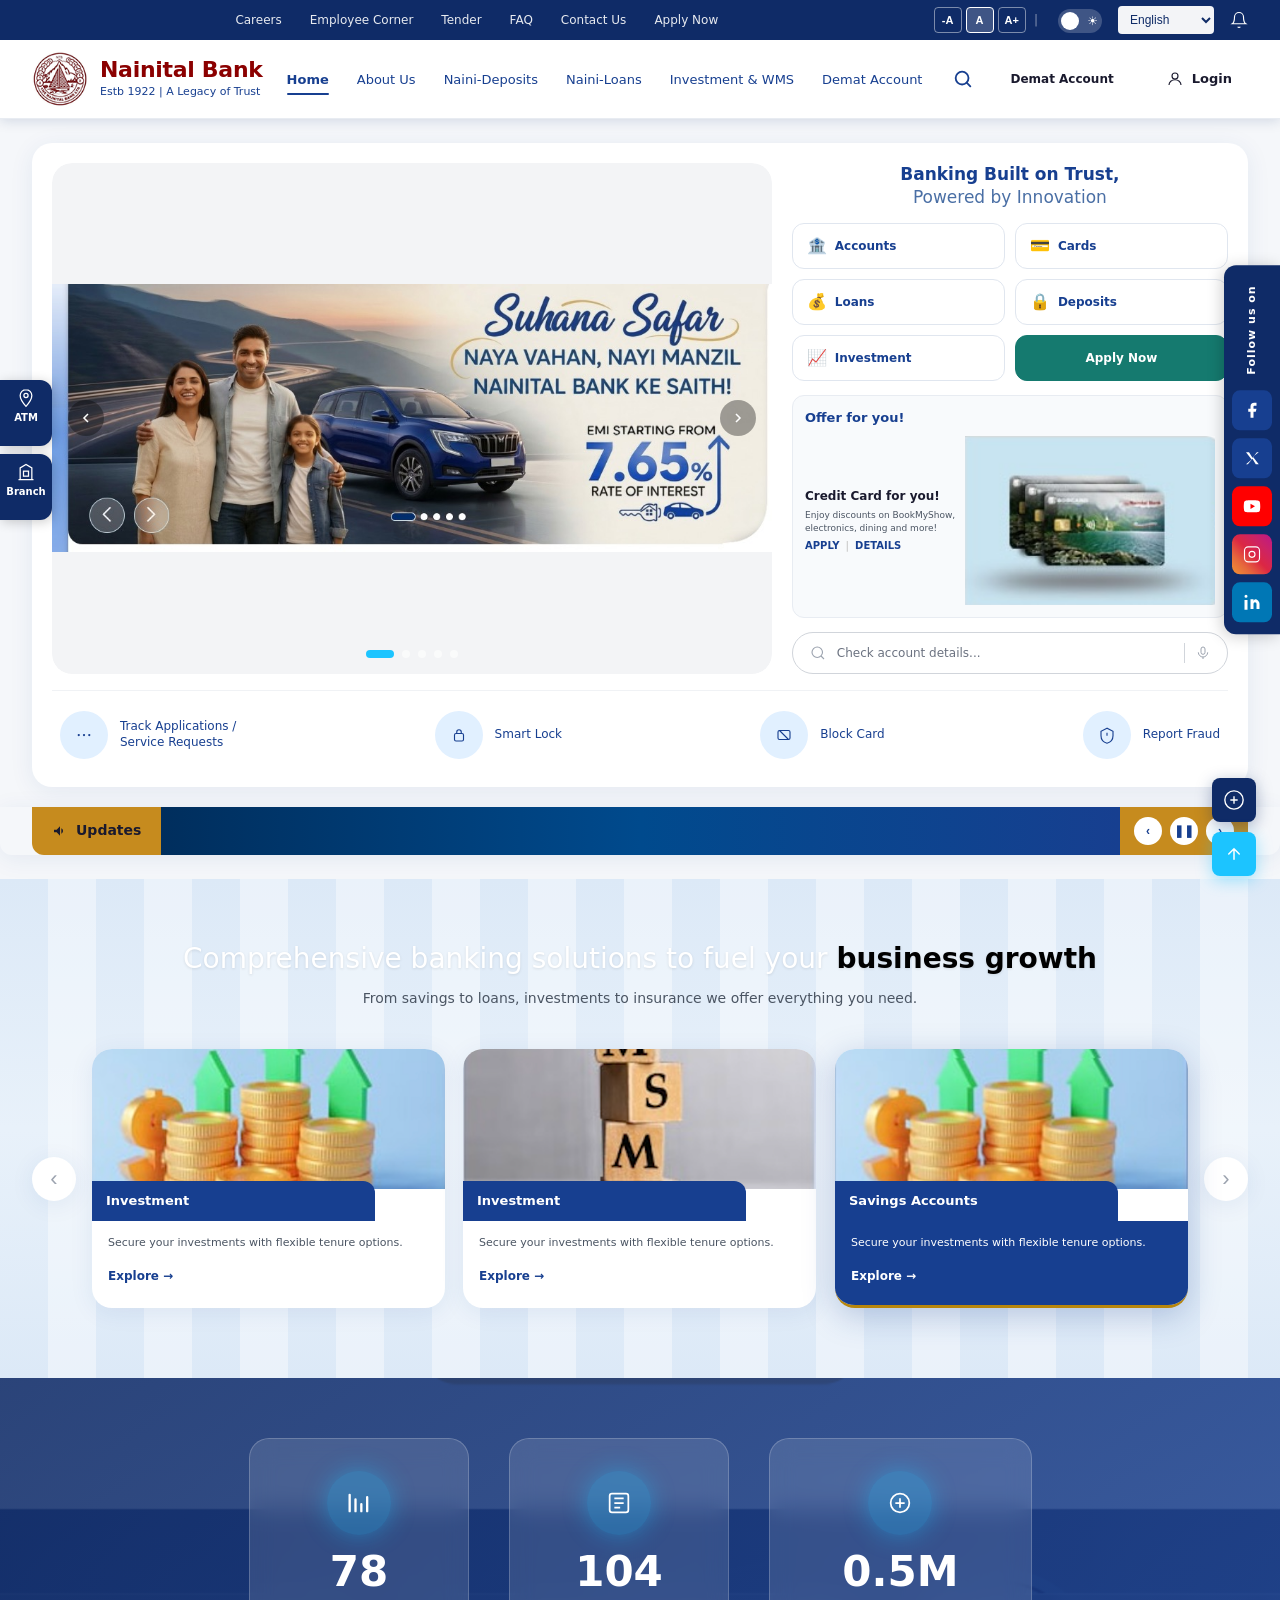
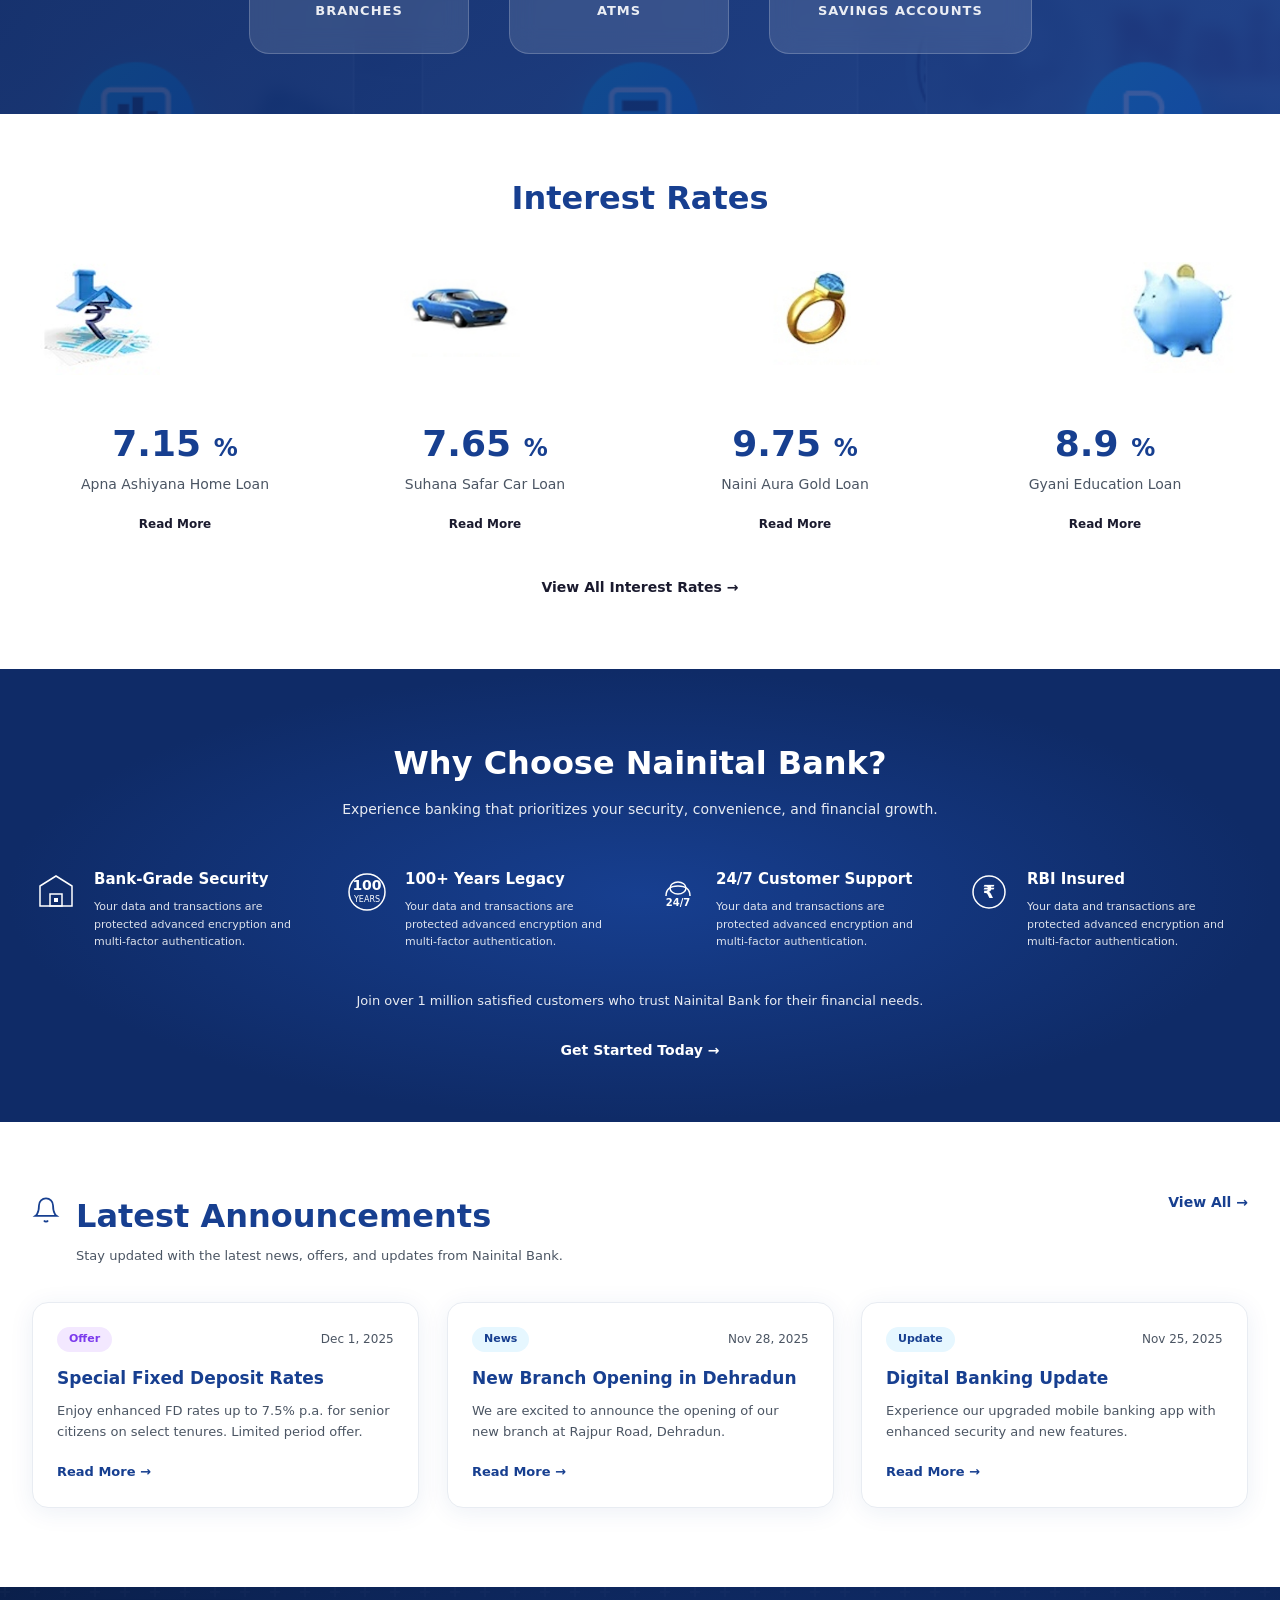
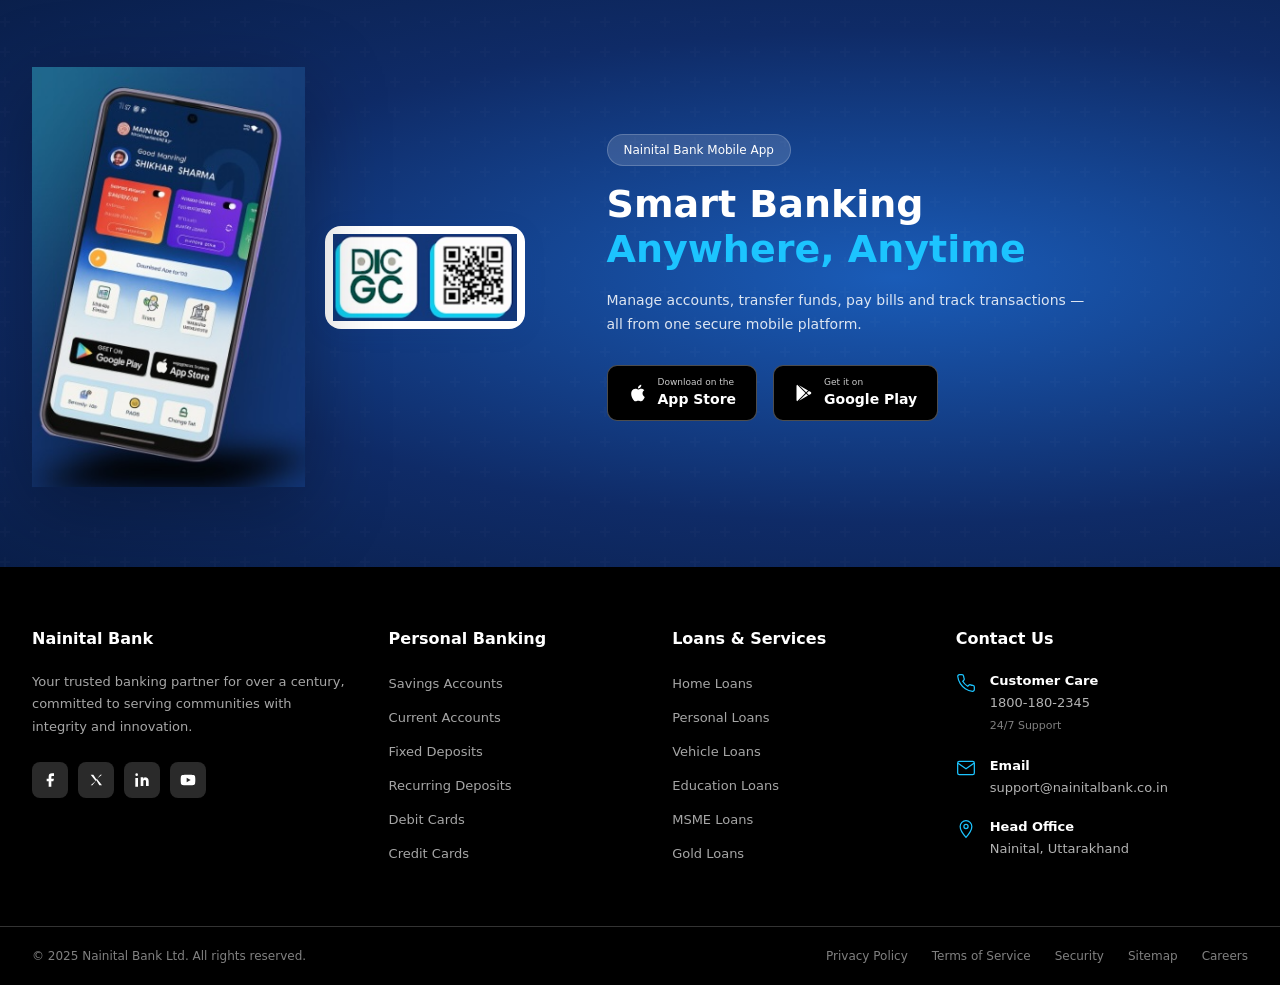
==== commit 787d285c: "Update index.html" ====
--- a/index.html
+++ b/index.html
@@ -5,13 +5,8 @@
   <meta name="viewport" content="width=device-width, initial-scale=1.0">
   <meta name="description" content="Nainital Bank — personal and business banking, loans, deposits, and digital services since 1922.">
   <title>Nainital Bank - A Legacy of Trust</title>
-  <link rel="preconnect" href="https://fonts.googleapis.com">
-  <link rel="preconnect" href="https://fonts.gstatic.com" crossorigin>
-  <link href="https://fonts.googleapis.com/css2?family=Great+Vibes&display=swap" rel="stylesheet" media="print" onload="this.media='all'">
-  <link href="https://fonts.googleapis.com/css2?family=Noto+Sans:wght@300;400;500;600;700;800&family=Noto+Sans+Devanagari:wght@400;500;600;700&display=swap" rel="stylesheet" media="print" onload="this.media='all'">
-  <link rel="preload" as="image" href="images/logo.png" type="image/png">
-  <link rel="preload" as="image" href="images/banner-image-1020.jpg" type="image/jpeg">
-  <link href="https://cdn.ux4g.gov.in/UX4G@2.0.8/css/ux4g-min.css" rel="stylesheet">
+  <link rel="preload" href="style.css" as="style">
+  <link rel="preload" as="image" href="images/banner-image-600.jpg" imagesrcset="images/banner-image-600.jpg 600w, images/banner-image-1020.jpg 1020w" imagesizes="(max-width: 600px) 100vw, 1020px">
   <link rel="stylesheet" href="style.css">
 </head>
 <body>
@@ -62,7 +57,7 @@
     <div class="header-main">
       <div class="container header-main-inner">
         <a href="#" class="logo-block">
-          <img src="images/logo.png" alt="Nainital Bank" data-nb-i18n-alt="logo.alt" class="logo-img">
+          <img src="images/logo.png" alt="Nainital Bank" data-nb-i18n-alt="logo.alt" class="logo-img" width="56" height="56" decoding="async" fetchpriority="low">
           <div class="logo-text">
             <h1 class="logo-title" id="site-title">Nainital Bank</h1>
             <p class="logo-subtitle" data-nb-i18n="logo.subtitle">Estb 1922 | A Legacy of Trust</p>
@@ -107,50 +102,49 @@
               <div class="hero-carousel">
                 <div class="hero-slides">
                   <img
-                    src="images/banner-image-1020.jpg"
+                    src="images/banner-image-600.jpg"
                     srcset="images/banner-image-600.jpg 600w, images/banner-image-1020.jpg 1020w"
                     sizes="(max-width: 600px) 100vw, 1020px"
                     alt="Suhana Safar - Family with car"
                     data-nb-i18n-alt="alt.hero1"
-                    class="hero-slide"
-                    loading="eager"
+                    class="hero-slide active"
+                    width="1020"
+                    height="380"
+                    fetchpriority="high"
                     decoding="async"
                   >
-                  <img src="images/hero2.png" alt="Hero 2" data-nb-i18n-alt="alt.hero2" class="hero-slide" loading="lazy" decoding="async">
+                  <img data-src="images/hero2.png" alt="Hero 2" data-nb-i18n-alt="alt.hero2" class="hero-slide" width="1020" height="380" decoding="async">
                   <img
-                    src="images/hero3-1280.jpg"
-                    srcset="images/hero3-640.jpg 640w, images/hero3-1280.jpg 1280w, images/hero3.png 2048w"
-                    sizes="(max-width: 600px) 100vw, (max-width: 1024px) 90vw, 1280px"
+                    data-src="images/hero3-640.jpg"
+                    data-srcset="images/hero3-640.jpg 640w, images/hero3-1280.jpg 1280w"
+                    data-sizes="(max-width: 600px) 100vw, (max-width: 1024px) 90vw, 1280px"
                     width="1020"
                     height="380"
                     alt="Hero 3"
                     data-nb-i18n-alt="alt.hero3"
                     class="hero-slide"
-                    loading="lazy"
                     decoding="async"
                   >
                   <img
                     width="1020"
                     height="380"
-                    src="images/hero4-1280.jpg"
-                    srcset="images/hero4-640.jpg 640w, images/hero4-1280.jpg 1280w, images/hero4.png 2048w"
-                    sizes="(max-width: 600px) 100vw, (max-width: 1024px) 90vw, 1280px"
+                    data-src="images/hero4-640.jpg"
+                    data-srcset="images/hero4-640.jpg 640w, images/hero4-1280.jpg 1280w"
+                    data-sizes="(max-width: 600px) 100vw, (max-width: 1024px) 90vw, 1280px"
                     alt="Hero 4"
                     data-nb-i18n-alt="alt.hero4"
                     class="hero-slide"
-                    loading="lazy"
                     decoding="async"
                   >
                   <img
-                    src="images/hero5-1280.jpg"
-                    srcset="images/hero5-640.jpg 640w, images/hero5-1280.jpg 1280w, images/hero5.png 4160w"
-                    sizes="(max-width: 600px) 100vw, (max-width: 1024px) 90vw, 1280px"
+                    data-src="images/hero5-640.jpg"
+                    data-srcset="images/hero5-640.jpg 640w, images/hero5-1280.jpg 1280w"
+                    data-sizes="(max-width: 600px) 100vw, (max-width: 1024px) 90vw, 1280px"
                     width="1020"
                     height="380"
                     alt="Hero 5"
                     data-nb-i18n-alt="alt.hero5"
                     class="hero-slide"
-                    loading="lazy"
                     decoding="async"
                   >
                 </div>
@@ -332,7 +326,7 @@
           <div class="business-cards">
             <article class="business-card">
                 <div class="card-image">
-                <img src="images/investmentcoin.png" alt="Investment" data-nb-i18n-alt="alt.card.investment" loading="lazy" decoding="async">
+                <img data-defer-src="images/investmentcoin.png" alt="Investment" data-nb-i18n-alt="alt.card.investment" width="280" height="140" decoding="async">
               </div>
               <h3 class="card-label" data-nb-i18n="card.investment">Investment</h3>
               <div class="card-body">
@@ -342,7 +336,7 @@
             </article>
             <article class="business-card">
               <div class="card-image">
-                <img src="images/investmentblock.png" alt="MSME Investment" data-nb-i18n-alt="alt.card.msme" loading="lazy" decoding="async">
+                <img data-defer-src="images/investmentblock.png" alt="MSME Investment" data-nb-i18n-alt="alt.card.msme" width="280" height="140" decoding="async">
               </div>
               <h3 class="card-label" data-nb-i18n="card.investment">Investment</h3>
               <div class="card-body">
@@ -352,7 +346,7 @@
             </article>
             <article class="business-card business-card-active">
               <div class="card-image">
-                <img src="images/savingaccount.png" alt="Savings Accounts" data-nb-i18n-alt="alt.card.savings" loading="lazy" decoding="async">
+                <img data-defer-src="images/savingaccount.png" alt="Savings Accounts" data-nb-i18n-alt="alt.card.savings" width="280" height="140" decoding="async">
               </div>
               <h3 class="card-label" data-nb-i18n="card.savings">Savings Accounts</h3>
               <div class="card-body">
@@ -362,7 +356,7 @@
             </article>
             <article class="business-card">
               <div class="card-image">
-                <img src="images/fixeddeposit.png" alt="Fixed Deposits" data-nb-i18n-alt="alt.card.fd" loading="lazy" decoding="async">
+                <img data-defer-src="images/fixeddeposit.png" alt="Fixed Deposits" data-nb-i18n-alt="alt.card.fd" width="280" height="140" decoding="async">
               </div>
               <h3 class="card-label" data-nb-i18n="card.fd">Fixed Deposits</h3>
               <div class="card-body">
@@ -372,7 +366,7 @@
             </article>
             <article class="business-card">
               <div class="card-image">
-                <img src="images/homeloan.png" alt="Home Loans" data-nb-i18n-alt="alt.card.home" loading="lazy" decoding="async">
+                <img data-defer-src="images/homeloan.png" alt="Home Loans" data-nb-i18n-alt="alt.card.home" width="280" height="140" decoding="async">
               </div>
               <h3 class="card-label" data-nb-i18n="card.home">Home Loans</h3>
               <div class="card-body">
@@ -548,7 +542,7 @@
     <section class="mobile-app-section">
       <div class="container mobile-app-inner">
         <div class="app-visual">
-          <img src="images/phone.png" alt="Nainital Bank Mobile App" data-nb-i18n-alt="alt.app.phone" class="phone-img" loading="lazy" decoding="async">
+          <img data-defer-src="images/phone.png" alt="Nainital Bank Mobile App" data-nb-i18n-alt="alt.app.phone" class="phone-img" width="320" height="420" decoding="async">
           <div class="app-badges-side">
             <div class="qr-code">
               <img src="images/qrcode.png" alt="QR Code" data-nb-i18n-alt="alt.app.qr" loading="lazy" decoding="async">
@@ -692,10 +686,8 @@
     </a>
   </div>
 
-  <script src="i18n.js"></script>
-  <script src="https://cdn.ux4g.gov.in/UX4G@2.0.8/js/ux4g.min.js" defer></script>
-  <script src="https://cdn.ux4g.gov.in/accessibility-beta-v1.15/accessibility-widget.js" defer></script>
-  <script>
+  <script src="i18n.js" defer></script>
+  <script defer>
     (function(){
       const carouselEl = document.querySelector('.hero-carousel');
       const slides = Array.from(document.querySelectorAll('.hero-slide'));
@@ -709,8 +701,16 @@
       const intervalMs = 4000;
       let timer = null;
 
+      function hydrateSlide(slide){
+        if (!slide || slide.src || !slide.dataset.src) return;
+        slide.src = slide.dataset.src;
+        if (slide.dataset.srcset) slide.srcset = slide.dataset.srcset;
+        if (slide.dataset.sizes) slide.sizes = slide.dataset.sizes;
+      }
+
       function show(index){
         index = (index + slides.length) % slides.length;
+        hydrateSlide(slides[index]);
         slides.forEach((s,i)=> s.classList.toggle('active', i===index));
         dots.forEach((d,i)=>{
           const on = i === index;
@@ -895,10 +895,40 @@
       }
 
       const a11yFab = document.getElementById('nb-open-a11y');
-      if (a11yFab) {
-        a11yFab.addEventListener('click', ()=>{
-          const widgetTrigger = document.getElementById('uw-widget-custom-trigger');
-          if (widgetTrigger) widgetTrigger.click();
+      let a11yLoading = false;
+      function openA11yWidget(){
+        if (a11yLoading) return;
+        const existing = document.getElementById('uw-widget-custom-trigger');
+        if (existing) { existing.click(); return; }
+        a11yLoading = true;
+        const s = document.createElement('script');
+        s.src = 'https://cdn.ux4g.gov.in/accessibility-beta-v1.15/accessibility-widget.js';
+        s.defer = true;
+        s.onload = () => {
+          a11yLoading = false;
+          requestAnimationFrame(() => document.getElementById('uw-widget-custom-trigger')?.click());
+        };
+        s.onerror = () => { a11yLoading = false; };
+        document.body.appendChild(s);
+      }
+      if (a11yFab) a11yFab.addEventListener('click', openA11yWidget);
+
+      if ('IntersectionObserver' in window) {
+        const deferIo = new IntersectionObserver((entries, observer) => {
+          entries.forEach((entry) => {
+            if (!entry.isIntersecting) return;
+            const img = entry.target;
+            if (img.dataset.deferSrc) {
+              img.src = img.dataset.deferSrc;
+              img.removeAttribute('data-defer-src');
+            }
+            observer.unobserve(img);
+          });
+        }, { rootMargin: '160px' });
+        document.querySelectorAll('img[data-defer-src]').forEach((img) => deferIo.observe(img));
+      } else {
+        document.querySelectorAll('img[data-defer-src]').forEach((img) => {
+          img.src = img.dataset.deferSrc;
         });
       }
     })();
--- a/style.css
+++ b/style.css
@@ -8,9 +8,14 @@
 }
 
 :root {
+  /* UX4G-aligned semantic tokens + bank brand */
   --primary: #173F90;
   --secondary: #0F2B67;
   --accent: #1CC4FF;
+  --success: #198754;
+  --warning: #C68B1E;
+  --danger: #dc3545;
+  --info: #1CC4FF;
   --apply: #26A69A;
   --apply-dark: #157A6F;
   --gold: #C68B1E;
@@ -26,6 +31,41 @@
   --radius-md: 16px;
   --radius-sm: 12px;
   --container: 1638px;
+  --bs-primary: #173F90;
+  --bs-primary-rgb: 23, 63, 144;
+  --bs-body-font-family: 'Noto Sans', 'Noto Sans Devanagari', system-ui, sans-serif;
+  --nb-font-scale: 1;
+}
+
+html {
+  font-size: calc(100% * var(--nb-font-scale));
+}
+
+body.dark-mode,
+body.nb-dark-mode {
+  --bg: #0f172a;
+  --white: #1e293b;
+  --text-dark: #f1f5f9;
+  --text-muted: #94a3b8;
+  --shadow-soft: 0 4px 24px rgba(0, 0, 0, 0.35);
+  background: var(--bg);
+  color: var(--text-dark);
+}
+
+body.dark-mode .header-main,
+body.dark-mode .hero-card,
+body.dark-mode .business-card,
+body.dark-mode .announcement-card,
+body.dark-mode .interest-section,
+body.dark-mode .announcements-section {
+  background: var(--white);
+}
+
+body.dark-mode .widget-btn,
+body.dark-mode .offer-card {
+  background: #334155;
+  border-color: #475569;
+  color: var(--text-dark);
 }
 
 html {
@@ -44,11 +84,76 @@
 }
 
 body {
-  font-family: system-ui, -apple-system, BlinkMacSystemFont, "Segoe UI", sans-serif;
+  font-family: 'Noto Sans', 'Noto Sans Devanagari', system-ui, sans-serif;
   background: var(--bg);
   color: var(--text-dark);
   line-height: 1.5;
   overflow-x: hidden;
+}
+
+body[data-nb-lang='hi'] {
+  font-family: 'Noto Sans Devanagari', 'Noto Sans', system-ui, sans-serif;
+}
+
+@media (prefers-reduced-motion: reduce) {
+  .ticker-content {
+    animation: none !important;
+  }
+}
+
+.visually-hidden {
+  position: absolute !important;
+  width: 1px;
+  height: 1px;
+  padding: 0;
+  margin: -1px;
+  overflow: hidden;
+  clip: rect(0, 0, 0, 0);
+  white-space: nowrap;
+  border: 0;
+}
+
+/* UX4G: visible focus for keyboard users (WCAG 2.4.7) */
+:focus-visible {
+  outline: 3px solid var(--accent);
+  outline-offset: 2px;
+}
+
+.skip-link {
+  position: absolute;
+  left: -9999px;
+  top: auto;
+  z-index: 10001;
+  padding: 10px 16px;
+  background: var(--primary);
+  color: #fff;
+  font-size: 14px;
+  font-weight: 600;
+  border-radius: 0 0 8px 8px;
+  text-decoration: none;
+}
+
+.skip-link:focus,
+.skip-link:focus-visible {
+  left: 16px;
+  top: 0;
+}
+
+/* UX4G primary buttons — keep bank palette */
+.btn-primary {
+  --bs-btn-bg: var(--primary);
+  --bs-btn-border-color: var(--primary);
+  --bs-btn-hover-bg: var(--secondary);
+  --bs-btn-hover-border-color: var(--secondary);
+  --bs-btn-active-bg: var(--secondary);
+  --bs-btn-active-border-color: var(--secondary);
+}
+
+.btn-outline-primary {
+  --bs-btn-color: var(--primary);
+  --bs-btn-border-color: var(--primary);
+  --bs-btn-hover-bg: var(--primary);
+  --bs-btn-hover-border-color: var(--primary);
 }
 
 a {
@@ -167,6 +272,16 @@
   .widget-buttons { grid-template-columns: 1fr 1fr; gap: 8px; }
 }
 
+.site-header .container,
+main .container,
+.site-footer .container {
+  max-width: var(--container);
+  margin-left: auto;
+  margin-right: auto;
+  padding-left: 32px;
+  padding-right: 32px;
+}
+
 .container {
   max-width: var(--container);
   margin: 0 auto;
@@ -193,11 +308,164 @@
   height: 40px;
 }
 
-.skip-link {
-  color: rgba(255, 255, 255, 0.85);
+/* Header accessibility bar (scoped — avoids UX4G widget .light_mode global CSS) */
+.ux4g-accessibility-bar .header-top-inner,
+.nb-accessibility-controls {
+  gap: 12px;
+}
+
+.nb-accessibility-controls {
+  display: flex;
+  align-items: center;
+  gap: 10px;
+  flex-wrap: wrap;
+  justify-content: flex-end;
+  position: relative;
+  z-index: 2;
+}
+
+.nb-font-size-controls {
+  display: inline-flex;
+  align-items: center;
+  gap: 4px;
+}
+
+.nb-font-btn {
+  background: transparent;
+  border: 1px solid rgba(255, 255, 255, 0.45);
+  color: #fff;
   font-size: 11px;
-  font-weight: 400;
-  white-space: nowrap;
+  font-weight: 600;
+  min-width: 28px;
+  height: 26px;
+  border-radius: 4px;
+  cursor: pointer;
+  padding: 0 6px;
+  position: relative;
+  z-index: 3;
+}
+
+.nb-font-btn-active {
+  background: rgba(255, 255, 255, 0.2);
+  border-color: #fff;
+}
+
+.nb-partition {
+  color: rgba(255, 255, 255, 0.5);
+  margin: 0 4px;
+  font-size: 12px;
+}
+
+.nb-theme-toggle-wrap {
+  position: relative;
+  width: 44px;
+  height: 24px;
+  flex-shrink: 0;
+  z-index: 3;
+}
+
+.nb-theme-input {
+  position: absolute !important;
+  inset: 0 !important;
+  width: 100% !important;
+  height: 100% !important;
+  margin: 0 !important;
+  opacity: 0 !important;
+  cursor: pointer;
+  z-index: 2;
+}
+
+.nb-theme-label {
+  display: inline-flex;
+  align-items: center;
+  justify-content: space-between;
+  width: 44px;
+  height: 24px;
+  background: rgba(255, 255, 255, 0.2);
+  border-radius: 999px;
+  padding: 2px 4px;
+  cursor: pointer;
+  position: relative;
+  margin: 0;
+  pointer-events: none;
+}
+
+.nb-theme-ball {
+  position: absolute;
+  width: 18px;
+  height: 18px;
+  background: #fff;
+  border-radius: 50%;
+  left: 3px;
+  top: 3px;
+  transition: transform 0.2s ease;
+  pointer-events: none;
+}
+
+.nb-theme-input:checked + .nb-theme-label .nb-theme-ball {
+  transform: translateX(20px);
+}
+
+.nb-theme-icon {
+  font-size: 12px;
+  line-height: 1;
+  color: #fff;
+  z-index: 1;
+  pointer-events: none;
+}
+
+.nb-language-wrap {
+  position: relative;
+  z-index: 3;
+}
+
+.nb-lang-select {
+  min-width: 96px;
+  font-size: 12px;
+  padding: 2px 8px;
+  height: 28px;
+  border-radius: 4px;
+  background: rgba(255, 255, 255, 0.95);
+  border: none;
+  color: var(--secondary);
+  cursor: pointer;
+}
+
+/* Fixed stack: accessibility above back-to-top */
+.fixed-action-stack {
+  position: fixed;
+  right: 24px;
+  bottom: 24px;
+  z-index: 950;
+  display: flex;
+  flex-direction: column;
+  align-items: center;
+  gap: 10px;
+}
+
+/* Hide UX4G default floating trigger; we use .nb-a11y-fab instead */
+#uw-widget-custom-trigger.uw-widget-custom-trigger {
+  display: none !important;
+}
+
+.nb-a11y-fab {
+  width: 44px;
+  height: 44px;
+  border-radius: 8px;
+  border: none;
+  background: var(--secondary);
+  color: #fff;
+  display: flex;
+  align-items: center;
+  justify-content: center;
+  cursor: pointer;
+  box-shadow: 0 4px 16px rgba(15, 43, 103, 0.35);
+}
+
+@media (hover: hover) {
+  .nb-a11y-fab:hover {
+    background: var(--primary);
+  }
 }
 
 .header-top-nav {
@@ -346,8 +614,6 @@
 }
 
 .btn-demat {
-  border: 1.5px solid var(--primary);
-  color: var(--primary);
   font-size: 12px;
   font-weight: 600;
   padding: 10px 18px;
@@ -355,37 +621,14 @@
   white-space: nowrap;
 }
 
-@media (hover: hover) {
-  .btn-demat {
-    transition: background 0.2s, color 0.2s;
-  }
-  .btn-demat:hover {
-    background: var(--primary);
-    color: white;
-    opacity: 1;
-  }
-}
-
 .btn-login {
-  display: flex;
+  display: inline-flex;
   align-items: center;
   gap: 8px;
-  background: var(--primary);
-  color: white;
   font-size: 13px;
   font-weight: 600;
   padding: 10px 22px;
   border-radius: 8px;
-}
-
-@media (hover: hover) {
-  .btn-login {
-    transition: background 0.2s;
-  }
-  .btn-login:hover {
-    background: var(--secondary);
-    opacity: 1;
-  }
 }
 
 /* Hero Section */
@@ -445,6 +688,7 @@
   background-color: #f3f4f6;
   border-radius: var(--radius-lg);
   opacity: 0;
+  will-change: opacity;
 }
 
 @media (prefers-reduced-motion: no-preference) {
@@ -478,7 +722,7 @@
 }
 
 .hero-script {
-  font-family: "Brush Script MT", cursive;
+  font-family: 'Great Vibes', cursive;
   font-size: 42px;
   color: var(--gold-light);
   line-height: 1;
@@ -594,17 +838,24 @@
   z-index: 2;
 }
 
-.dot {
+.carousel-dots .dot {
   width: 8px;
   height: 8px;
   border-radius: 50%;
   background: rgba(255, 255, 255, 0.6);
-}
-
-.dot.active {
+  border: none;
+  padding: 0;
+  cursor: pointer;
+}
+
+.carousel-dots .dot.active {
   width: 28px;
   border-radius: 8px;
   background: var(--accent);
+}
+
+.carousel-dots .dot:focus-visible {
+  outline-color: #fff;
 }
 
 .hero-right {
@@ -627,7 +878,7 @@
   text-align: center;
 }
 
-.widget-title span {
+.widget-title .widget-title-line2 {
   font-weight: 500;
   color: #4a6fa5;
 }
@@ -967,17 +1218,6 @@
     linear-gradient(180deg, #dce9f7 0%, #e8f1fa 50%, #dce9f7 100%);
 }
 
-.business-section,
-.stats-section,
-.interest-section,
-.why-choose-section,
-.announcements-section,
-.mobile-app-section,
-.site-footer {
-  content-visibility: auto;
-  contain-intrinsic-size: 1px 620px;
-}
-
 .floating-side-nav {
   position: fixed;
   left: 0;
@@ -1328,29 +1568,13 @@
 }
 
 .btn-read-more {
-  display: inline-block;
-  background: var(--primary);
-  color: white;
   font-size: 12px;
   font-weight: 600;
   padding: 8px 24px;
   border-radius: 30px;
 }
 
-@media (hover: hover) {
-  .btn-read-more {
-    transition: background 0.2s;
-  }
-  .btn-read-more:hover {
-    background: var(--secondary);
-    opacity: 1;
-  }
-}
-
 .btn-view-all {
-  display: inline-block;
-  background: var(--primary);
-  color: white;
   font-size: 14px;
   font-weight: 600;
   padding: 14px 36px;
@@ -1358,13 +1582,8 @@
 }
 
 @media (hover: hover) {
-  .btn-view-all {
-    transition: background 0.2s, transform 0.2s;
-  }
   .btn-view-all:hover {
-    background: var(--secondary);
     transform: translateY(-2px);
-    opacity: 1;
   }
 }
 
@@ -1428,9 +1647,6 @@
 }
 
 .btn-get-started {
-  display: inline-block;
-  background: var(--primary);
-  color: white;
   font-size: 14px;
   font-weight: 600;
   padding: 14px 36px;
@@ -1438,13 +1654,8 @@
 }
 
 @media (hover: hover) {
-  .btn-get-started {
-    transition: background 0.2s, transform 0.2s;
-  }
   .btn-get-started:hover {
-    background: var(--secondary);
     transform: translateY(-2px);
-    opacity: 1;
   }
 }
 
@@ -1881,10 +2092,8 @@
   background: #0077B5;
 }
 
-.back-to-top {
-  position: fixed;
-  bottom: 24px;
-  right: 24px;
+.fixed-action-stack .back-to-top {
+  position: static;
   width: 44px;
   height: 44px;
   background: var(--accent);
@@ -1892,7 +2101,6 @@
   display: flex;
   align-items: center;
   justify-content: center;
-  z-index: 900;
   box-shadow: 0 4px 16px rgba(28, 196, 255, 0.4);
 }
 
@@ -1983,6 +2191,9 @@
 }
 
 @media (max-width: 768px) {
+  .nb-font-size-controls {
+    display: none !important;
+  }
   .container {
     padding: 0 16px;
   }
--- a/style.css
+++ b/style.css
@@ -8,9 +8,14 @@
 }
 
 :root {
+  /* UX4G-aligned semantic tokens + bank brand */
   --primary: #173F90;
   --secondary: #0F2B67;
   --accent: #1CC4FF;
+  --success: #198754;
+  --warning: #C68B1E;
+  --danger: #dc3545;
+  --info: #1CC4FF;
   --apply: #26A69A;
   --apply-dark: #157A6F;
   --gold: #C68B1E;
@@ -26,6 +31,41 @@
   --radius-md: 16px;
   --radius-sm: 12px;
   --container: 1638px;
+  --bs-primary: #173F90;
+  --bs-primary-rgb: 23, 63, 144;
+  --bs-body-font-family: 'Noto Sans', 'Noto Sans Devanagari', system-ui, sans-serif;
+  --nb-font-scale: 1;
+}
+
+html {
+  font-size: calc(100% * var(--nb-font-scale));
+}
+
+body.dark-mode,
+body.nb-dark-mode {
+  --bg: #0f172a;
+  --white: #1e293b;
+  --text-dark: #f1f5f9;
+  --text-muted: #94a3b8;
+  --shadow-soft: 0 4px 24px rgba(0, 0, 0, 0.35);
+  background: var(--bg);
+  color: var(--text-dark);
+}
+
+body.dark-mode .header-main,
+body.dark-mode .hero-card,
+body.dark-mode .business-card,
+body.dark-mode .announcement-card,
+body.dark-mode .interest-section,
+body.dark-mode .announcements-section {
+  background: var(--white);
+}
+
+body.dark-mode .widget-btn,
+body.dark-mode .offer-card {
+  background: #334155;
+  border-color: #475569;
+  color: var(--text-dark);
 }
 
 html {
@@ -44,11 +84,76 @@
 }
 
 body {
-  font-family: system-ui, -apple-system, BlinkMacSystemFont, "Segoe UI", sans-serif;
+  font-family: 'Noto Sans', 'Noto Sans Devanagari', system-ui, sans-serif;
   background: var(--bg);
   color: var(--text-dark);
   line-height: 1.5;
   overflow-x: hidden;
+}
+
+body[data-nb-lang='hi'] {
+  font-family: 'Noto Sans Devanagari', 'Noto Sans', system-ui, sans-serif;
+}
+
+@media (prefers-reduced-motion: reduce) {
+  .ticker-content {
+    animation: none !important;
+  }
+}
+
+.visually-hidden {
+  position: absolute !important;
+  width: 1px;
+  height: 1px;
+  padding: 0;
+  margin: -1px;
+  overflow: hidden;
+  clip: rect(0, 0, 0, 0);
+  white-space: nowrap;
+  border: 0;
+}
+
+/* UX4G: visible focus for keyboard users (WCAG 2.4.7) */
+:focus-visible {
+  outline: 3px solid var(--accent);
+  outline-offset: 2px;
+}
+
+.skip-link {
+  position: absolute;
+  left: -9999px;
+  top: auto;
+  z-index: 10001;
+  padding: 10px 16px;
+  background: var(--primary);
+  color: #fff;
+  font-size: 14px;
+  font-weight: 600;
+  border-radius: 0 0 8px 8px;
+  text-decoration: none;
+}
+
+.skip-link:focus,
+.skip-link:focus-visible {
+  left: 16px;
+  top: 0;
+}
+
+/* UX4G primary buttons — keep bank palette */
+.btn-primary {
+  --bs-btn-bg: var(--primary);
+  --bs-btn-border-color: var(--primary);
+  --bs-btn-hover-bg: var(--secondary);
+  --bs-btn-hover-border-color: var(--secondary);
+  --bs-btn-active-bg: var(--secondary);
+  --bs-btn-active-border-color: var(--secondary);
+}
+
+.btn-outline-primary {
+  --bs-btn-color: var(--primary);
+  --bs-btn-border-color: var(--primary);
+  --bs-btn-hover-bg: var(--primary);
+  --bs-btn-hover-border-color: var(--primary);
 }
 
 a {
@@ -167,6 +272,16 @@
   .widget-buttons { grid-template-columns: 1fr 1fr; gap: 8px; }
 }
 
+.site-header .container,
+main .container,
+.site-footer .container {
+  max-width: var(--container);
+  margin-left: auto;
+  margin-right: auto;
+  padding-left: 32px;
+  padding-right: 32px;
+}
+
 .container {
   max-width: var(--container);
   margin: 0 auto;
@@ -193,11 +308,164 @@
   height: 40px;
 }
 
-.skip-link {
-  color: rgba(255, 255, 255, 0.85);
+/* Header accessibility bar (scoped — avoids UX4G widget .light_mode global CSS) */
+.ux4g-accessibility-bar .header-top-inner,
+.nb-accessibility-controls {
+  gap: 12px;
+}
+
+.nb-accessibility-controls {
+  display: flex;
+  align-items: center;
+  gap: 10px;
+  flex-wrap: wrap;
+  justify-content: flex-end;
+  position: relative;
+  z-index: 2;
+}
+
+.nb-font-size-controls {
+  display: inline-flex;
+  align-items: center;
+  gap: 4px;
+}
+
+.nb-font-btn {
+  background: transparent;
+  border: 1px solid rgba(255, 255, 255, 0.45);
+  color: #fff;
   font-size: 11px;
-  font-weight: 400;
-  white-space: nowrap;
+  font-weight: 600;
+  min-width: 28px;
+  height: 26px;
+  border-radius: 4px;
+  cursor: pointer;
+  padding: 0 6px;
+  position: relative;
+  z-index: 3;
+}
+
+.nb-font-btn-active {
+  background: rgba(255, 255, 255, 0.2);
+  border-color: #fff;
+}
+
+.nb-partition {
+  color: rgba(255, 255, 255, 0.5);
+  margin: 0 4px;
+  font-size: 12px;
+}
+
+.nb-theme-toggle-wrap {
+  position: relative;
+  width: 44px;
+  height: 24px;
+  flex-shrink: 0;
+  z-index: 3;
+}
+
+.nb-theme-input {
+  position: absolute !important;
+  inset: 0 !important;
+  width: 100% !important;
+  height: 100% !important;
+  margin: 0 !important;
+  opacity: 0 !important;
+  cursor: pointer;
+  z-index: 2;
+}
+
+.nb-theme-label {
+  display: inline-flex;
+  align-items: center;
+  justify-content: space-between;
+  width: 44px;
+  height: 24px;
+  background: rgba(255, 255, 255, 0.2);
+  border-radius: 999px;
+  padding: 2px 4px;
+  cursor: pointer;
+  position: relative;
+  margin: 0;
+  pointer-events: none;
+}
+
+.nb-theme-ball {
+  position: absolute;
+  width: 18px;
+  height: 18px;
+  background: #fff;
+  border-radius: 50%;
+  left: 3px;
+  top: 3px;
+  transition: transform 0.2s ease;
+  pointer-events: none;
+}
+
+.nb-theme-input:checked + .nb-theme-label .nb-theme-ball {
+  transform: translateX(20px);
+}
+
+.nb-theme-icon {
+  font-size: 12px;
+  line-height: 1;
+  color: #fff;
+  z-index: 1;
+  pointer-events: none;
+}
+
+.nb-language-wrap {
+  position: relative;
+  z-index: 3;
+}
+
+.nb-lang-select {
+  min-width: 96px;
+  font-size: 12px;
+  padding: 2px 8px;
+  height: 28px;
+  border-radius: 4px;
+  background: rgba(255, 255, 255, 0.95);
+  border: none;
+  color: var(--secondary);
+  cursor: pointer;
+}
+
+/* Fixed stack: accessibility above back-to-top */
+.fixed-action-stack {
+  position: fixed;
+  right: 24px;
+  bottom: 24px;
+  z-index: 950;
+  display: flex;
+  flex-direction: column;
+  align-items: center;
+  gap: 10px;
+}
+
+/* Hide UX4G default floating trigger; we use .nb-a11y-fab instead */
+#uw-widget-custom-trigger.uw-widget-custom-trigger {
+  display: none !important;
+}
+
+.nb-a11y-fab {
+  width: 44px;
+  height: 44px;
+  border-radius: 8px;
+  border: none;
+  background: var(--secondary);
+  color: #fff;
+  display: flex;
+  align-items: center;
+  justify-content: center;
+  cursor: pointer;
+  box-shadow: 0 4px 16px rgba(15, 43, 103, 0.35);
+}
+
+@media (hover: hover) {
+  .nb-a11y-fab:hover {
+    background: var(--primary);
+  }
 }
 
 .header-top-nav {
@@ -346,8 +614,6 @@
 }
 
 .btn-demat {
-  border: 1.5px solid var(--primary);
-  color: var(--primary);
   font-size: 12px;
   font-weight: 600;
   padding: 10px 18px;
@@ -355,37 +621,14 @@
   white-space: nowrap;
 }
 
-@media (hover: hover) {
-  .btn-demat {
-    transition: background 0.2s, color 0.2s;
-  }
-  .btn-demat:hover {
-    background: var(--primary);
-    color: white;
-    opacity: 1;
-  }
-}
-
 .btn-login {
-  display: flex;
+  display: inline-flex;
   align-items: center;
   gap: 8px;
-  background: var(--primary);
-  color: white;
   font-size: 13px;
   font-weight: 600;
   padding: 10px 22px;
   border-radius: 8px;
-}
-
-@media (hover: hover) {
-  .btn-login {
-    transition: background 0.2s;
-  }
-  .btn-login:hover {
-    background: var(--secondary);
-    opacity: 1;
-  }
 }
 
 /* Hero Section */
@@ -445,6 +688,7 @@
   background-color: #f3f4f6;
   border-radius: var(--radius-lg);
   opacity: 0;
+  will-change: opacity;
 }
 
 @media (prefers-reduced-motion: no-preference) {
@@ -478,7 +722,7 @@
 }
 
 .hero-script {
-  font-family: "Brush Script MT", cursive;
+  font-family: 'Great Vibes', cursive;
   font-size: 42px;
   color: var(--gold-light);
   line-height: 1;
@@ -594,17 +838,24 @@
   z-index: 2;
 }
 
-.dot {
+.carousel-dots .dot {
   width: 8px;
   height: 8px;
   border-radius: 50%;
   background: rgba(255, 255, 255, 0.6);
-}
-
-.dot.active {
+  border: none;
+  padding: 0;
+  cursor: pointer;
+}
+
+.carousel-dots .dot.active {
   width: 28px;
   border-radius: 8px;
   background: var(--accent);
+}
+
+.carousel-dots .dot:focus-visible {
+  outline-color: #fff;
 }
 
 .hero-right {
@@ -627,7 +878,7 @@
   text-align: center;
 }
 
-.widget-title span {
+.widget-title .widget-title-line2 {
   font-weight: 500;
   color: #4a6fa5;
 }
@@ -967,17 +1218,6 @@
     linear-gradient(180deg, #dce9f7 0%, #e8f1fa 50%, #dce9f7 100%);
 }
 
-.business-section,
-.stats-section,
-.interest-section,
-.why-choose-section,
-.announcements-section,
-.mobile-app-section,
-.site-footer {
-  content-visibility: auto;
-  contain-intrinsic-size: 1px 620px;
-}
-
 .floating-side-nav {
   position: fixed;
   left: 0;
@@ -1328,29 +1568,13 @@
 }
 
 .btn-read-more {
-  display: inline-block;
-  background: var(--primary);
-  color: white;
   font-size: 12px;
   font-weight: 600;
   padding: 8px 24px;
   border-radius: 30px;
 }
 
-@media (hover: hover) {
-  .btn-read-more {
-    transition: background 0.2s;
-  }
-  .btn-read-more:hover {
-    background: var(--secondary);
-    opacity: 1;
-  }
-}
-
 .btn-view-all {
-  display: inline-block;
-  background: var(--primary);
-  color: white;
   font-size: 14px;
   font-weight: 600;
   padding: 14px 36px;
@@ -1358,13 +1582,8 @@
 }
 
 @media (hover: hover) {
-  .btn-view-all {
-    transition: background 0.2s, transform 0.2s;
-  }
   .btn-view-all:hover {
-    background: var(--secondary);
     transform: translateY(-2px);
-    opacity: 1;
   }
 }
 
@@ -1428,9 +1647,6 @@
 }
 
 .btn-get-started {
-  display: inline-block;
-  background: var(--primary);
-  color: white;
   font-size: 14px;
   font-weight: 600;
   padding: 14px 36px;
@@ -1438,13 +1654,8 @@
 }
 
 @media (hover: hover) {
-  .btn-get-started {
-    transition: background 0.2s, transform 0.2s;
-  }
   .btn-get-started:hover {
-    background: var(--secondary);
     transform: translateY(-2px);
-    opacity: 1;
   }
 }
 
@@ -1881,10 +2092,8 @@
   background: #0077B5;
 }
 
-.back-to-top {
-  position: fixed;
-  bottom: 24px;
-  right: 24px;
+.fixed-action-stack .back-to-top {
+  position: static;
   width: 44px;
   height: 44px;
   background: var(--accent);
@@ -1892,7 +2101,6 @@
   display: flex;
   align-items: center;
   justify-content: center;
-  z-index: 900;
   box-shadow: 0 4px 16px rgba(28, 196, 255, 0.4);
 }
 
@@ -1983,6 +2191,9 @@
 }
 
 @media (max-width: 768px) {
+  .nb-font-size-controls {
+    display: none !important;
+  }
   .container {
     padding: 0 16px;
   }
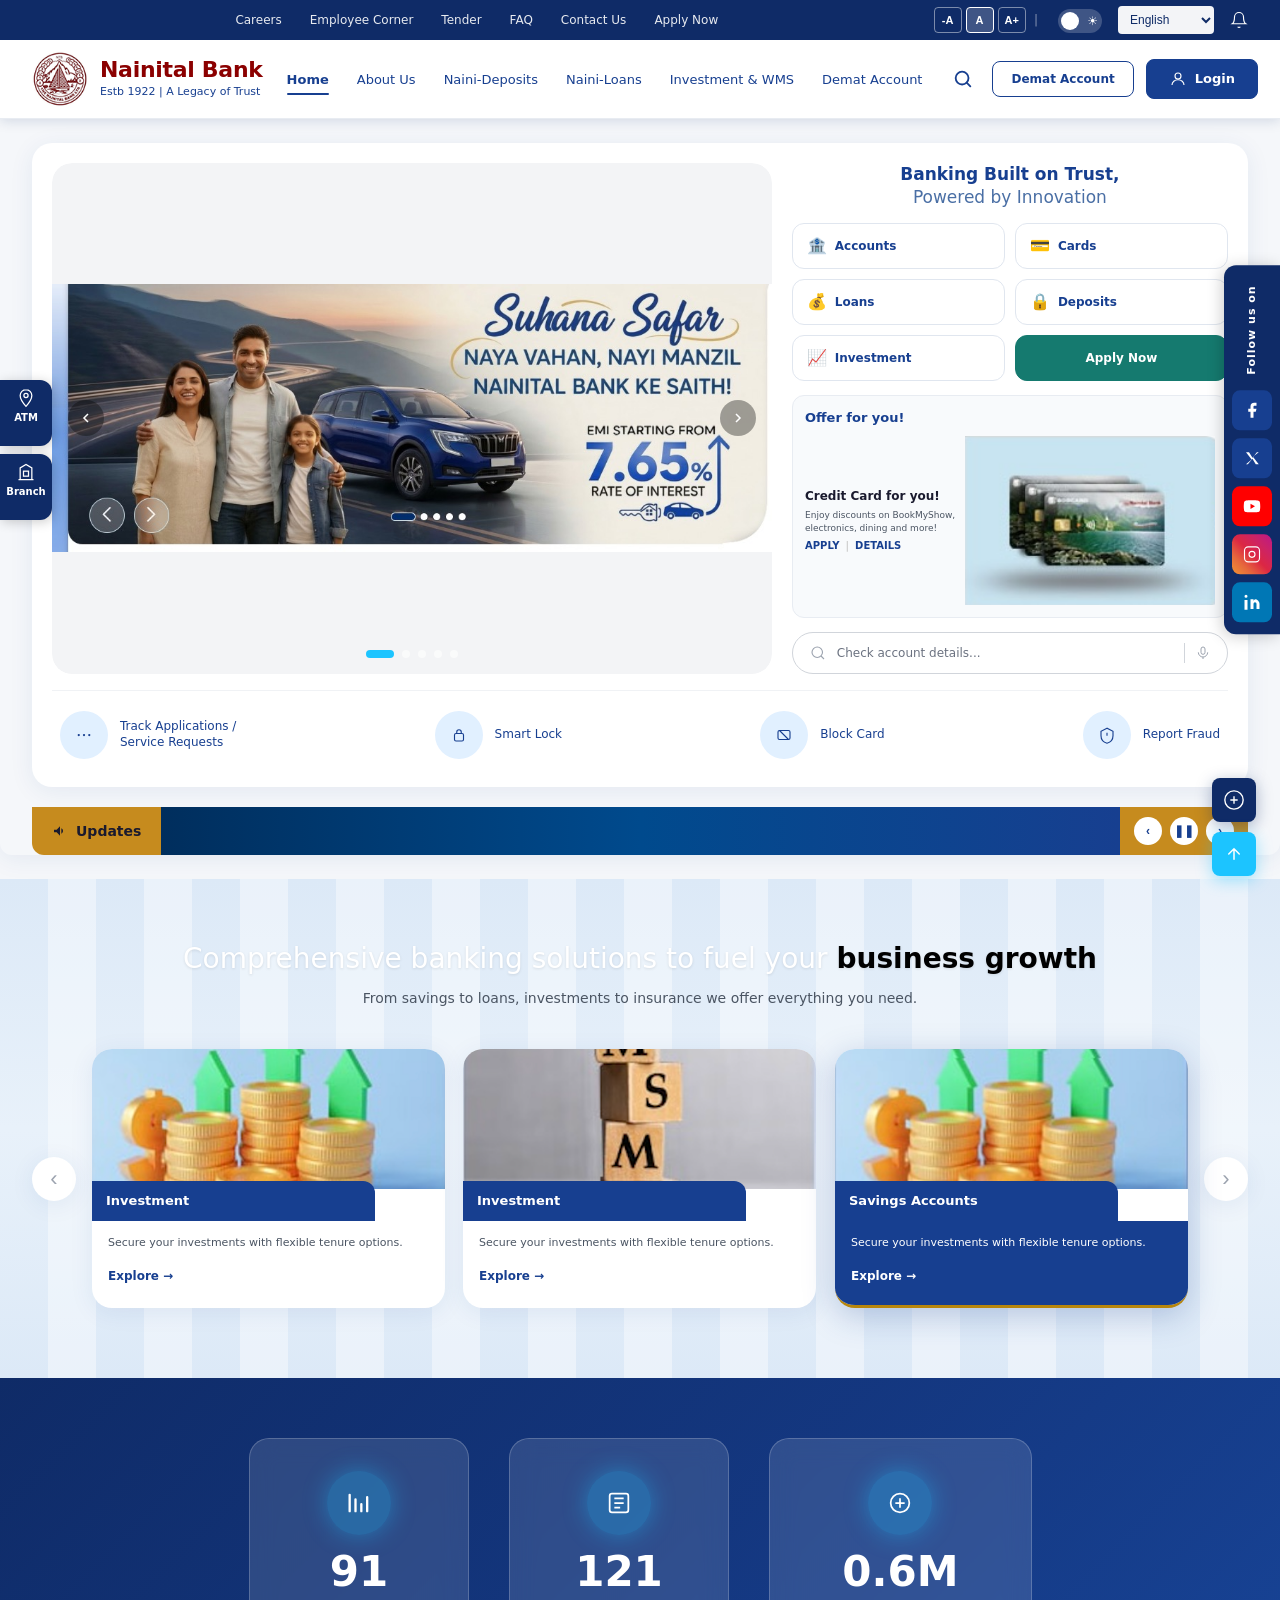
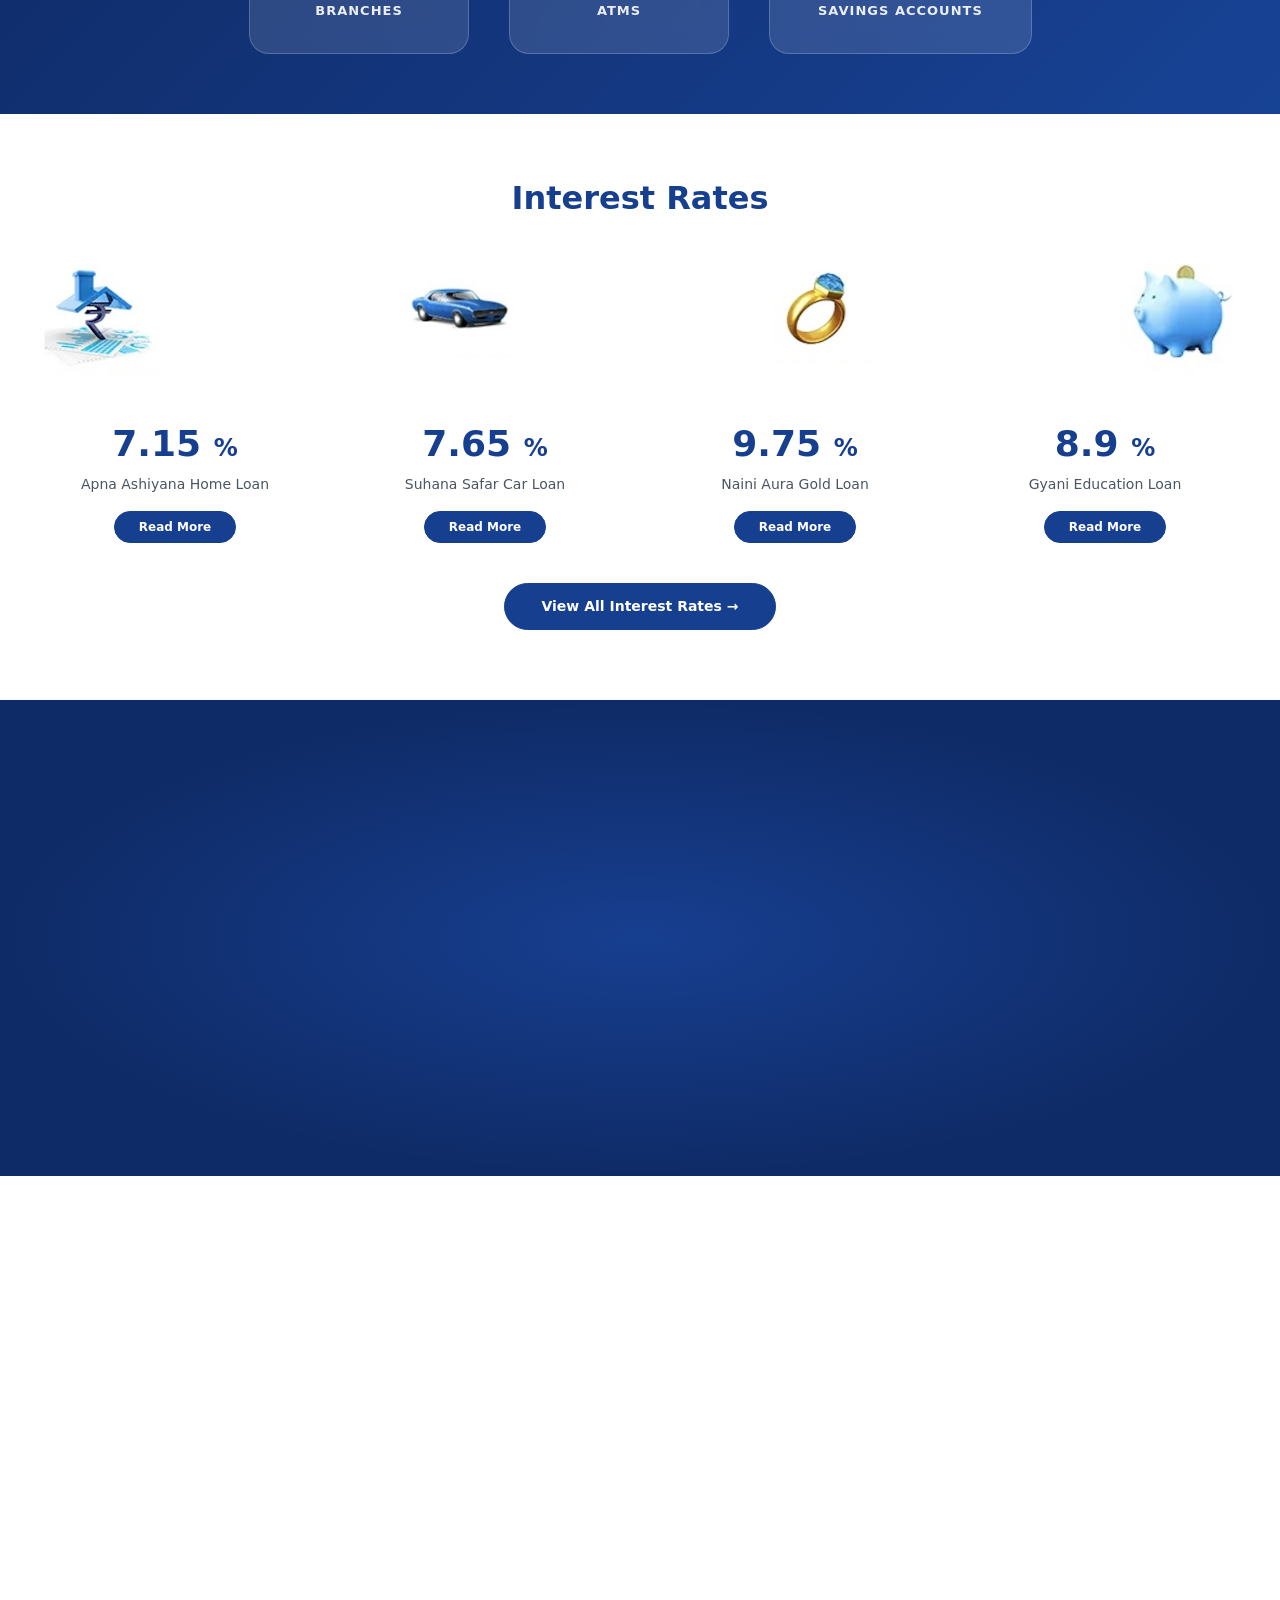
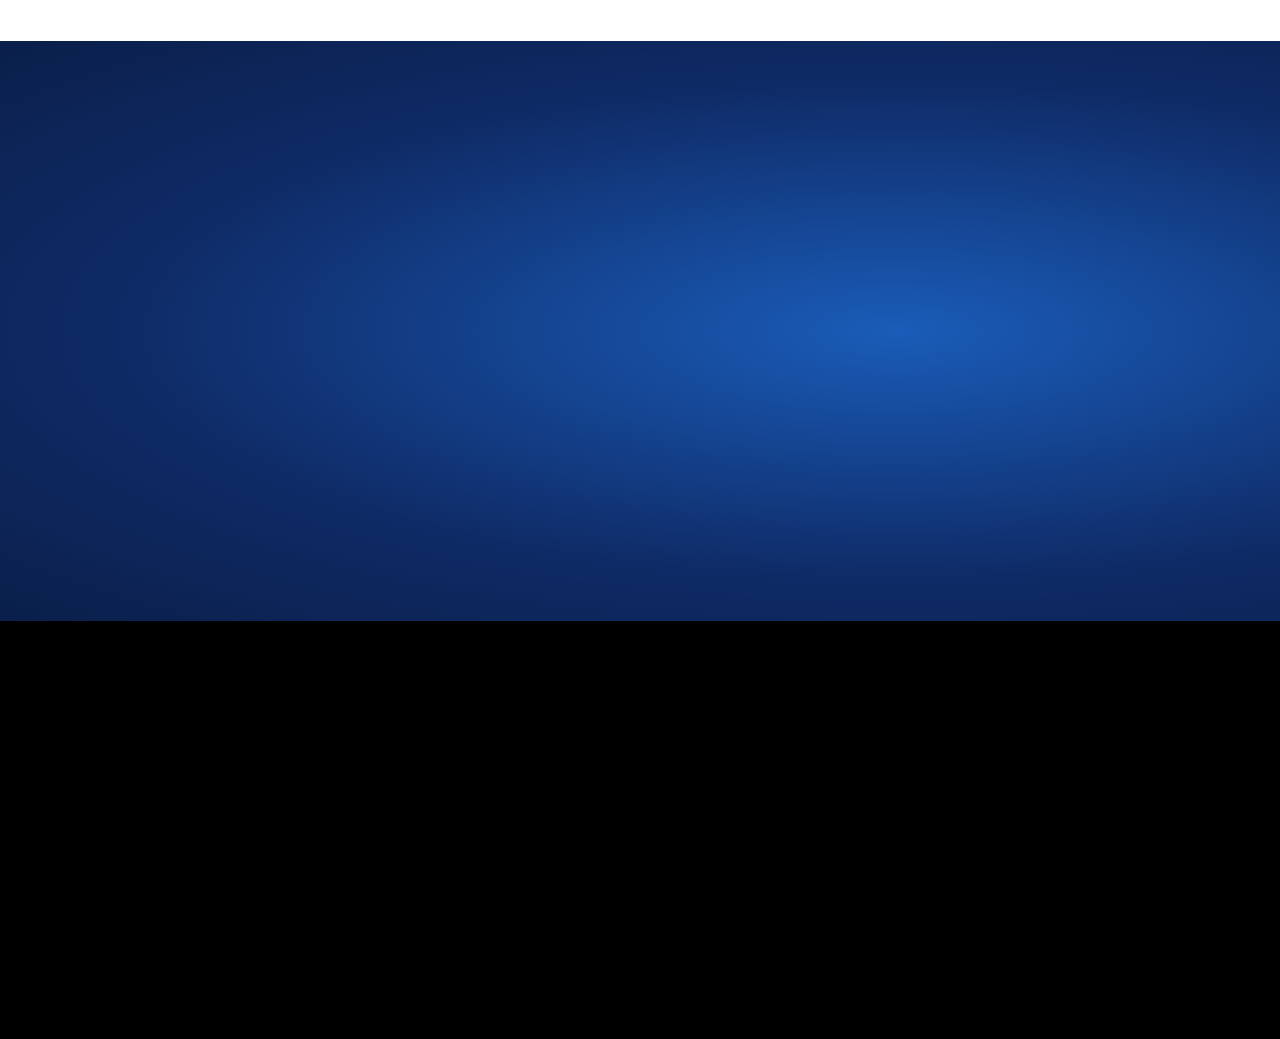
==== commit ec81774d: "Update index.html" ====
--- a/index.html
+++ b/index.html
@@ -298,23 +298,6 @@
 
     <!-- Business Section -->
     <section class="business-section">
-      <div class="floating-side-nav">
-        <a href="#" class="float-btn" data-nb-i18n-aria="float.atm.aria" aria-label="ATM Locator">
-          <span class="float-btn-icon">
-            <svg width="20" height="20" viewBox="0 0 24 24" fill="none" aria-hidden="true"><path d="M12 2C8.13 2 5 5.13 5 9c0 5.25 7 13 7 13s7-7.75 7-13c0-3.87-3.13-7-7-7z" stroke="white" stroke-width="1.5"/><circle cx="12" cy="9" r="2.5" stroke="white" stroke-width="1.5"/></svg>
-          </span>
-          <span class="float-btn-text float-btn-short" data-nb-i18n="float.atm.short">ATM</span>
-          <span class="float-btn-text float-btn-full" data-nb-i18n="float.atm.full">ATM Locator</span>
-        </a>
-        <a href="#" class="float-btn" data-nb-i18n-aria="float.branch.aria" aria-label="Branch Locator">
-          <span class="float-btn-icon">
-            <svg width="20" height="20" viewBox="0 0 24 24" fill="none" aria-hidden="true"><path d="M3 21h18M5 21V7l7-4 7 4v14" stroke="white" stroke-width="1.5"/><rect x="9" y="11" width="6" height="6" stroke="white" stroke-width="1.5"/></svg>
-          </span>
-          <span class="float-btn-text float-btn-short" data-nb-i18n="float.branch.short">Branch</span>
-          <span class="float-btn-text float-btn-full" data-nb-i18n="float.branch.full">Branch Locator</span>
-        </a>
-      </div>
-
       <div class="container">
         <div class="business-header">
           <h2 class="business-title"><span data-nb-i18n="business.title.before">Comprehensive banking solutions to fuel your </span><strong data-nb-i18n="business.title.strong">business growth</strong><span data-nb-i18n="business.title.after"></span></h2>
@@ -658,6 +641,23 @@
   </footer>
 
   <!-- Fixed Sidebars -->
+  <nav class="floating-side-nav" data-nb-i18n-aria="float.nav" aria-label="Locators">
+    <a href="#" class="float-btn" data-nb-i18n-aria="float.atm.aria" aria-label="ATM Locator">
+      <span class="float-btn-icon">
+        <svg width="20" height="20" viewBox="0 0 24 24" fill="none" aria-hidden="true"><path d="M12 2C8.13 2 5 5.13 5 9c0 5.25 7 13 7 13s7-7.75 7-13c0-3.87-3.13-7-7-7z" stroke="white" stroke-width="1.5"/><circle cx="12" cy="9" r="2.5" stroke="white" stroke-width="1.5"/></svg>
+      </span>
+      <span class="float-btn-text float-btn-short" data-nb-i18n="float.atm.short">ATM</span>
+      <span class="float-btn-text float-btn-full" data-nb-i18n="float.atm.full">ATM Locator</span>
+    </a>
+    <a href="#" class="float-btn" data-nb-i18n-aria="float.branch.aria" aria-label="Branch Locator">
+      <span class="float-btn-icon">
+        <svg width="20" height="20" viewBox="0 0 24 24" fill="none" aria-hidden="true"><path d="M3 21h18M5 21V7l7-4 7 4v14" stroke="white" stroke-width="1.5"/><rect x="9" y="11" width="6" height="6" stroke="white" stroke-width="1.5"/></svg>
+      </span>
+      <span class="float-btn-text float-btn-short" data-nb-i18n="float.branch.short">Branch</span>
+      <span class="float-btn-text float-btn-full" data-nb-i18n="float.branch.full">Branch Locator</span>
+    </a>
+  </nav>
+
   <aside class="follow-sidebar" data-nb-i18n-aria="follow.sidebar" aria-label="Follow us on social media">
     <span class="follow-text" data-nb-i18n="follow.text">Follow us on</span>
     <a href="#" class="follow-icon fb" data-nb-i18n-aria="social.facebook" aria-label="Facebook">
--- a/style.css
+++ b/style.css
@@ -31,9 +31,6 @@
   --radius-md: 16px;
   --radius-sm: 12px;
   --container: 1638px;
-  --bs-primary: #173F90;
-  --bs-primary-rgb: 23, 63, 144;
-  --bs-body-font-family: 'Noto Sans', 'Noto Sans Devanagari', system-ui, sans-serif;
   --nb-font-scale: 1;
 }
 
@@ -84,7 +81,7 @@
 }
 
 body {
-  font-family: 'Noto Sans', 'Noto Sans Devanagari', system-ui, sans-serif;
+  font-family: system-ui, -apple-system, 'Segoe UI', Roboto, 'Helvetica Neue', Arial, sans-serif;
   background: var(--bg);
   color: var(--text-dark);
   line-height: 1.5;
@@ -92,7 +89,7 @@
 }
 
 body[data-nb-lang='hi'] {
-  font-family: 'Noto Sans Devanagari', 'Noto Sans', system-ui, sans-serif;
+  font-family: 'Noto Sans Devanagari', system-ui, -apple-system, 'Segoe UI', sans-serif;
 }
 
 @media (prefers-reduced-motion: reduce) {
@@ -139,21 +136,45 @@
   top: 0;
 }
 
-/* UX4G primary buttons — keep bank palette */
+.btn {
+  display: inline-flex;
+  align-items: center;
+  justify-content: center;
+  gap: 8px;
+  padding: 10px 22px;
+  font-size: 13px;
+  font-weight: 600;
+  line-height: 1.2;
+  border-radius: 8px;
+  border: 1.5px solid transparent;
+  cursor: pointer;
+  text-decoration: none;
+  white-space: nowrap;
+}
+
 .btn-primary {
-  --bs-btn-bg: var(--primary);
-  --bs-btn-border-color: var(--primary);
-  --bs-btn-hover-bg: var(--secondary);
-  --bs-btn-hover-border-color: var(--secondary);
-  --bs-btn-active-bg: var(--secondary);
-  --bs-btn-active-border-color: var(--secondary);
+  background: var(--primary);
+  border-color: var(--primary);
+  color: #fff;
 }
 
 .btn-outline-primary {
-  --bs-btn-color: var(--primary);
-  --bs-btn-border-color: var(--primary);
-  --bs-btn-hover-bg: var(--primary);
-  --bs-btn-hover-border-color: var(--primary);
+  background: transparent;
+  border-color: var(--primary);
+  color: var(--primary);
+}
+
+@media (hover: hover) {
+  .btn-primary:hover {
+    background: var(--secondary);
+    border-color: var(--secondary);
+    opacity: 1;
+  }
+  .btn-outline-primary:hover {
+    background: var(--primary);
+    color: #fff;
+    opacity: 1;
+  }
 }
 
 a {
@@ -443,11 +464,6 @@
   gap: 10px;
 }
 
-/* Hide UX4G default floating trigger; we use .nb-a11y-fab instead */
-#uw-widget-custom-trigger.uw-widget-custom-trigger {
-  display: none !important;
-}
-
 .nb-a11y-fab {
   width: 44px;
   height: 44px;
@@ -629,6 +645,19 @@
   font-weight: 600;
   padding: 10px 22px;
   border-radius: 8px;
+}
+
+/* Below-fold rendering */
+.announcement-bar,
+.business-section,
+.stats-section,
+.interest-section,
+.why-choose-section,
+.announcements-section,
+.mobile-app-section,
+.site-footer {
+  content-visibility: auto;
+  contain-intrinsic-size: auto 500px;
 }
 
 /* Hero Section */
@@ -688,7 +717,6 @@
   background-color: #f3f4f6;
   border-radius: var(--radius-lg);
   opacity: 0;
-  will-change: opacity;
 }
 
 @media (prefers-reduced-motion: no-preference) {
@@ -722,7 +750,7 @@
 }
 
 .hero-script {
-  font-family: 'Great Vibes', cursive;
+  font-family: ui-rounded, system-ui, cursive;
   font-size: 42px;
   color: var(--gold-light);
   line-height: 1;
@@ -1380,10 +1408,18 @@
   background: #eef4fb;
 }
 
+.card-image {
+  background: #eef4fb;
+}
+
 .card-image img {
   width: 100%;
   height: 100%;
   object-fit: cover;
+}
+
+.card-image img:not([src]) {
+  min-height: 140px;
 }
 
 .card-label {
@@ -1440,7 +1476,7 @@
 .stats-bg {
   position: absolute;
   inset: 0;
-  background: url('images/stats-bg.png') center/cover no-repeat;
+  background: linear-gradient(135deg, #0f2b67 0%, #173f90 55%, #1a5cb8 100%);
 }
 
 .stats-bg::after {
--- a/style.css
+++ b/style.css
@@ -31,9 +31,6 @@
   --radius-md: 16px;
   --radius-sm: 12px;
   --container: 1638px;
-  --bs-primary: #173F90;
-  --bs-primary-rgb: 23, 63, 144;
-  --bs-body-font-family: 'Noto Sans', 'Noto Sans Devanagari', system-ui, sans-serif;
   --nb-font-scale: 1;
 }
 
@@ -84,7 +81,7 @@
 }
 
 body {
-  font-family: 'Noto Sans', 'Noto Sans Devanagari', system-ui, sans-serif;
+  font-family: system-ui, -apple-system, 'Segoe UI', Roboto, 'Helvetica Neue', Arial, sans-serif;
   background: var(--bg);
   color: var(--text-dark);
   line-height: 1.5;
@@ -92,7 +89,7 @@
 }
 
 body[data-nb-lang='hi'] {
-  font-family: 'Noto Sans Devanagari', 'Noto Sans', system-ui, sans-serif;
+  font-family: 'Noto Sans Devanagari', system-ui, -apple-system, 'Segoe UI', sans-serif;
 }
 
 @media (prefers-reduced-motion: reduce) {
@@ -139,21 +136,45 @@
   top: 0;
 }
 
-/* UX4G primary buttons — keep bank palette */
+.btn {
+  display: inline-flex;
+  align-items: center;
+  justify-content: center;
+  gap: 8px;
+  padding: 10px 22px;
+  font-size: 13px;
+  font-weight: 600;
+  line-height: 1.2;
+  border-radius: 8px;
+  border: 1.5px solid transparent;
+  cursor: pointer;
+  text-decoration: none;
+  white-space: nowrap;
+}
+
 .btn-primary {
-  --bs-btn-bg: var(--primary);
-  --bs-btn-border-color: var(--primary);
-  --bs-btn-hover-bg: var(--secondary);
-  --bs-btn-hover-border-color: var(--secondary);
-  --bs-btn-active-bg: var(--secondary);
-  --bs-btn-active-border-color: var(--secondary);
+  background: var(--primary);
+  border-color: var(--primary);
+  color: #fff;
 }
 
 .btn-outline-primary {
-  --bs-btn-color: var(--primary);
-  --bs-btn-border-color: var(--primary);
-  --bs-btn-hover-bg: var(--primary);
-  --bs-btn-hover-border-color: var(--primary);
+  background: transparent;
+  border-color: var(--primary);
+  color: var(--primary);
+}
+
+@media (hover: hover) {
+  .btn-primary:hover {
+    background: var(--secondary);
+    border-color: var(--secondary);
+    opacity: 1;
+  }
+  .btn-outline-primary:hover {
+    background: var(--primary);
+    color: #fff;
+    opacity: 1;
+  }
 }
 
 a {
@@ -443,11 +464,6 @@
   gap: 10px;
 }
 
-/* Hide UX4G default floating trigger; we use .nb-a11y-fab instead */
-#uw-widget-custom-trigger.uw-widget-custom-trigger {
-  display: none !important;
-}
-
 .nb-a11y-fab {
   width: 44px;
   height: 44px;
@@ -629,6 +645,19 @@
   font-weight: 600;
   padding: 10px 22px;
   border-radius: 8px;
+}
+
+/* Below-fold rendering */
+.announcement-bar,
+.business-section,
+.stats-section,
+.interest-section,
+.why-choose-section,
+.announcements-section,
+.mobile-app-section,
+.site-footer {
+  content-visibility: auto;
+  contain-intrinsic-size: auto 500px;
 }
 
 /* Hero Section */
@@ -688,7 +717,6 @@
   background-color: #f3f4f6;
   border-radius: var(--radius-lg);
   opacity: 0;
-  will-change: opacity;
 }
 
 @media (prefers-reduced-motion: no-preference) {
@@ -722,7 +750,7 @@
 }
 
 .hero-script {
-  font-family: 'Great Vibes', cursive;
+  font-family: ui-rounded, system-ui, cursive;
   font-size: 42px;
   color: var(--gold-light);
   line-height: 1;
@@ -1380,10 +1408,18 @@
   background: #eef4fb;
 }
 
+.card-image {
+  background: #eef4fb;
+}
+
 .card-image img {
   width: 100%;
   height: 100%;
   object-fit: cover;
+}
+
+.card-image img:not([src]) {
+  min-height: 140px;
 }
 
 .card-label {
@@ -1440,7 +1476,7 @@
 .stats-bg {
   position: absolute;
   inset: 0;
-  background: url('images/stats-bg.png') center/cover no-repeat;
+  background: linear-gradient(135deg, #0f2b67 0%, #173f90 55%, #1a5cb8 100%);
 }
 
 .stats-bg::after {
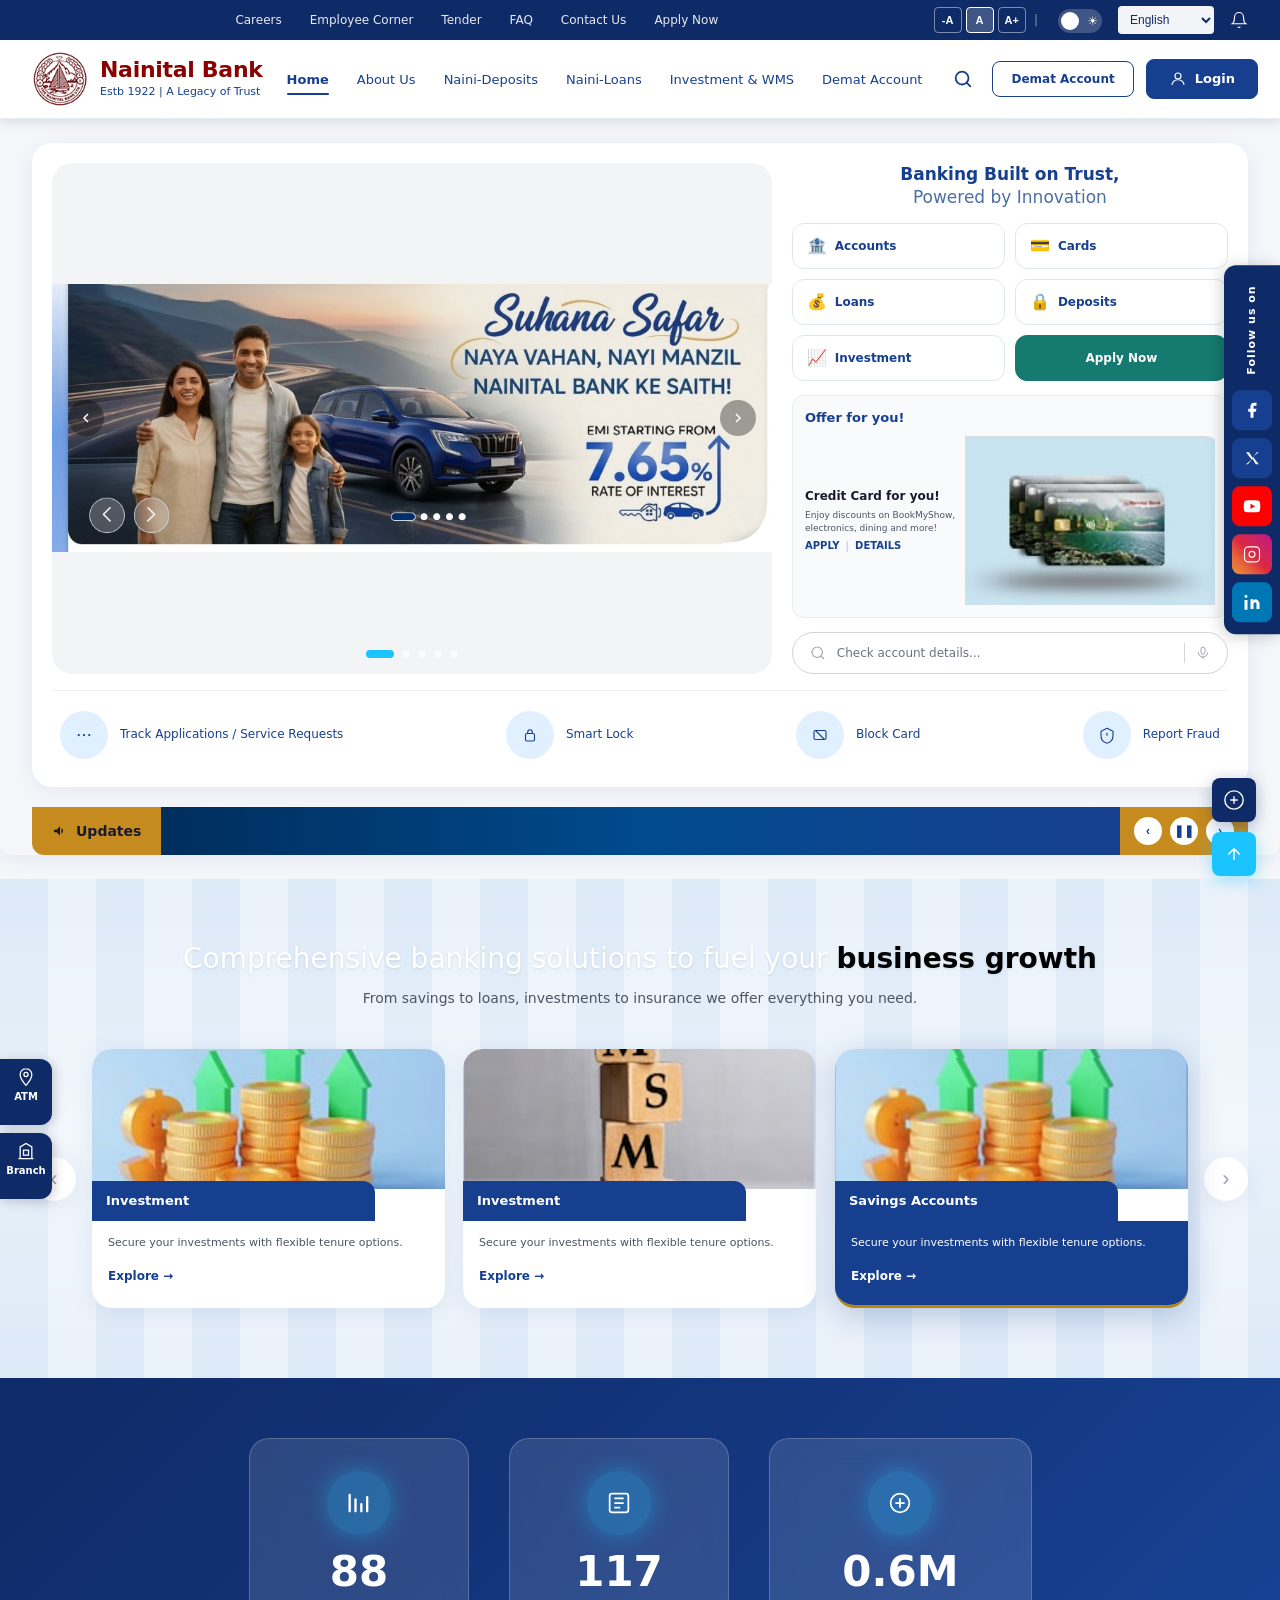
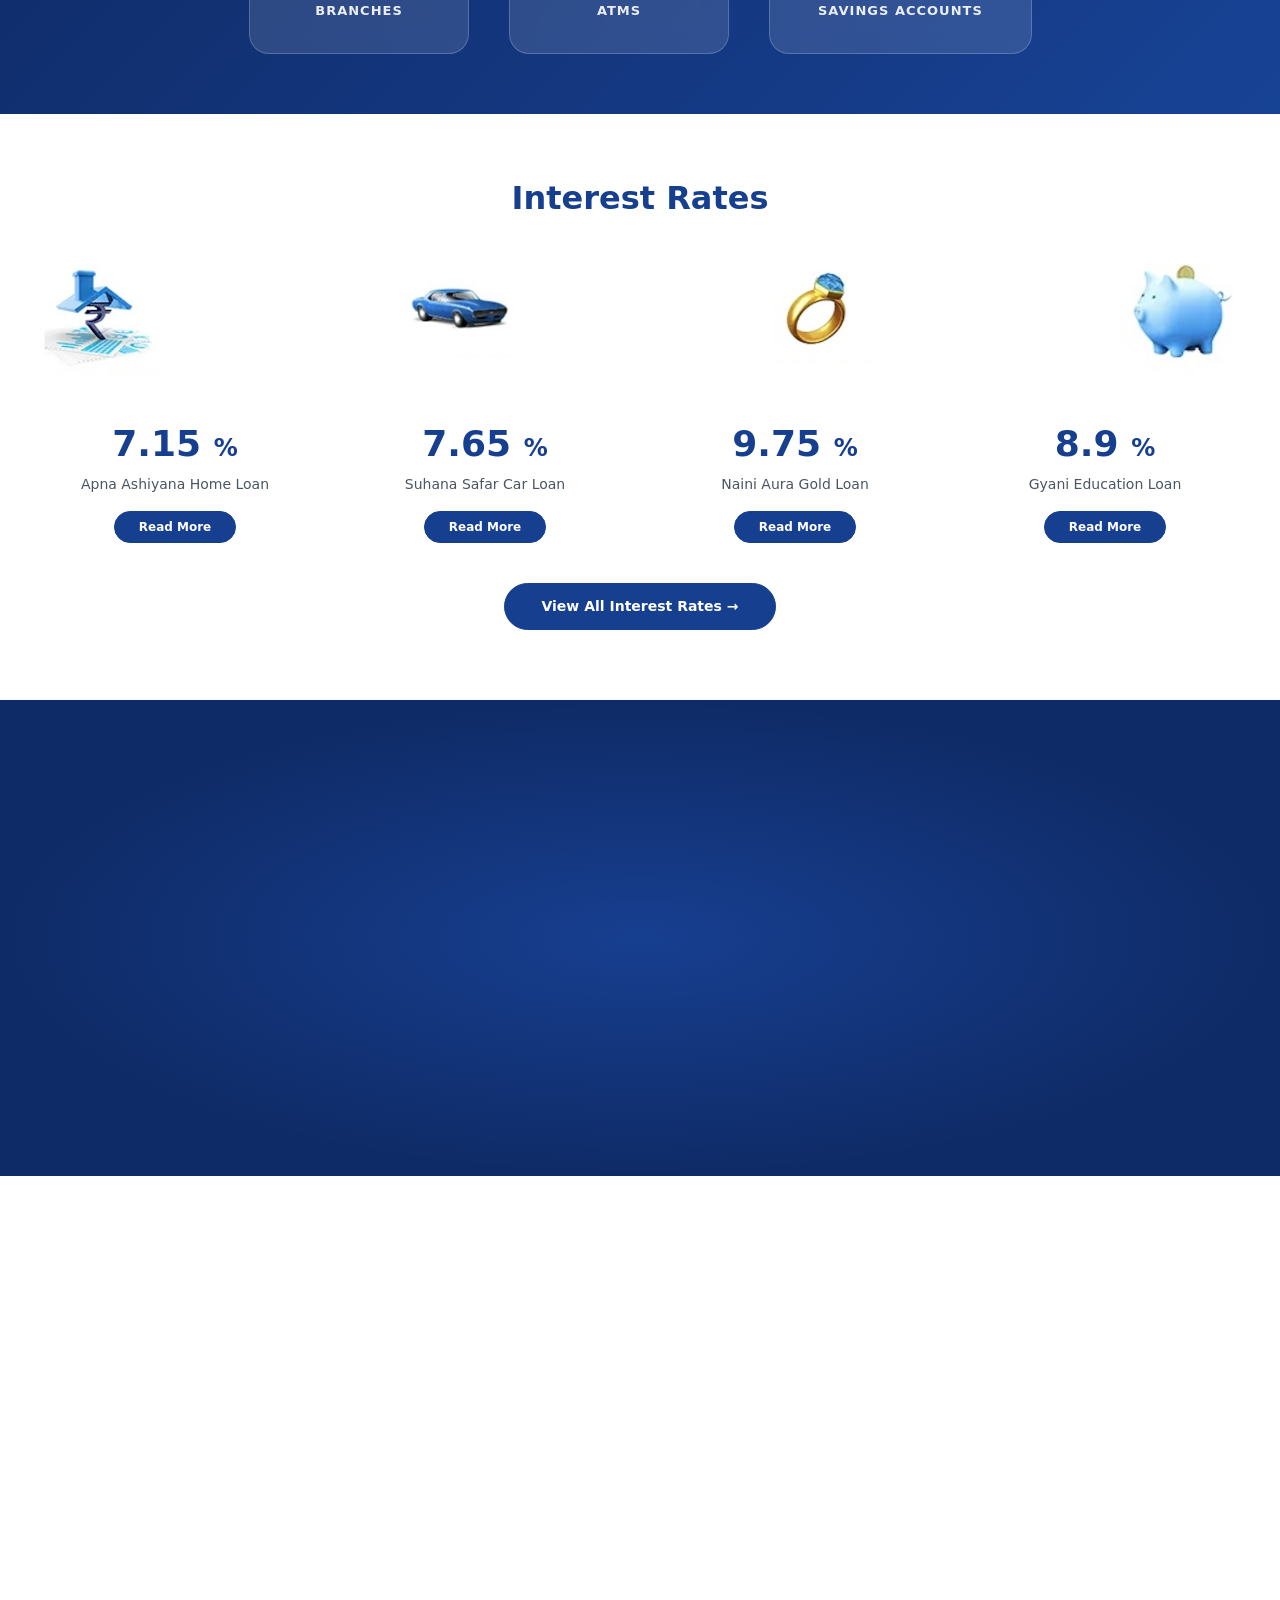
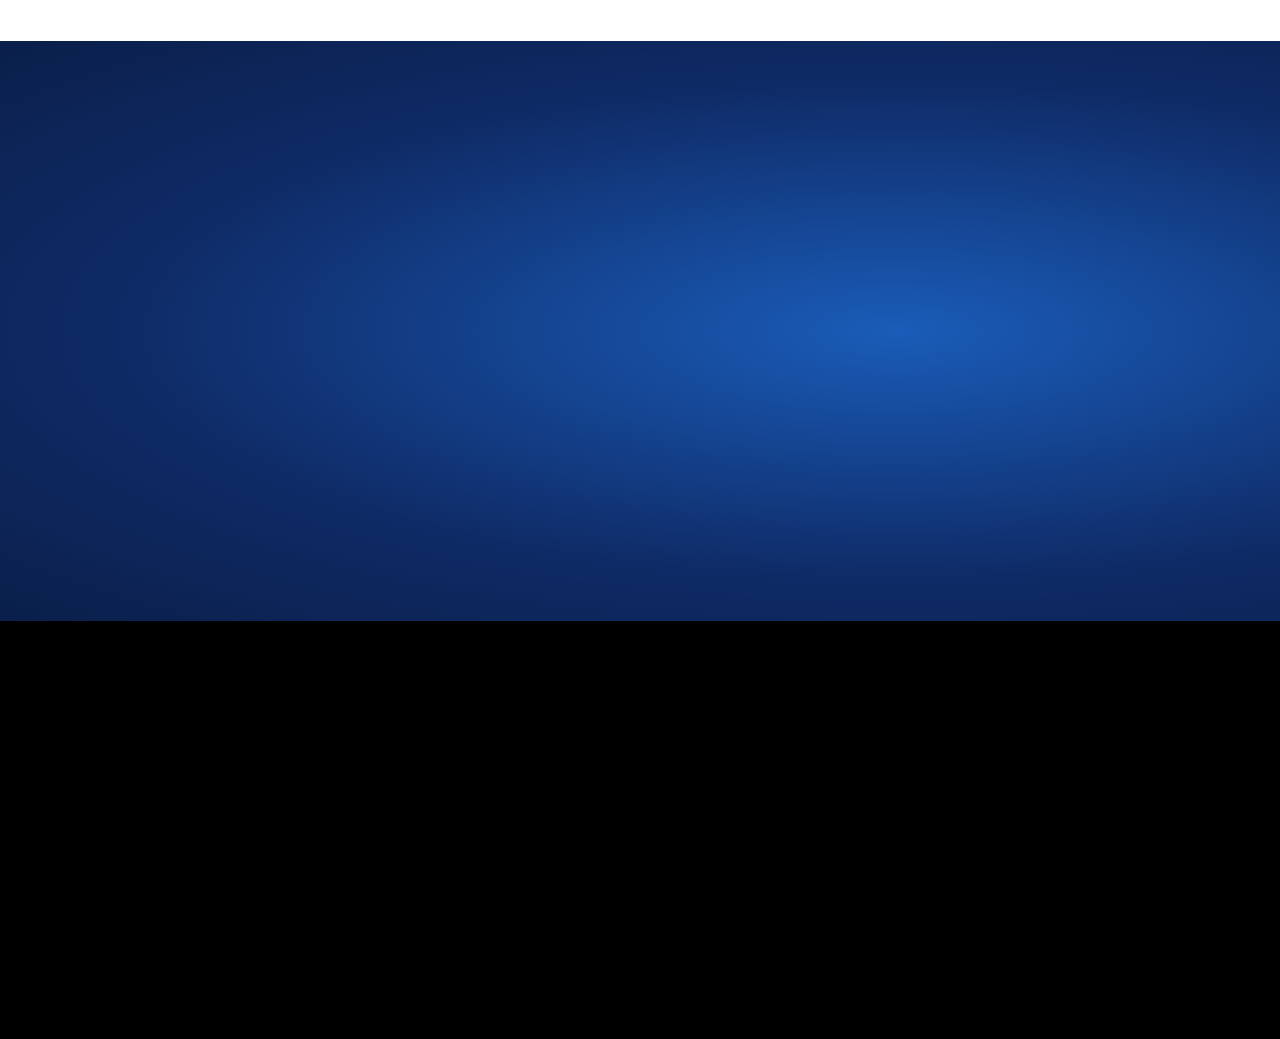
==== commit 5431b10a: "Update index.html" ====
--- a/index.html
+++ b/index.html
@@ -5,8 +5,13 @@
   <meta name="viewport" content="width=device-width, initial-scale=1.0">
   <meta name="description" content="Nainital Bank — personal and business banking, loans, deposits, and digital services since 1922.">
   <title>Nainital Bank - A Legacy of Trust</title>
-  <link rel="preload" href="style.css" as="style">
-  <link rel="preload" as="image" href="images/banner-image-600.jpg" imagesrcset="images/banner-image-600.jpg 600w, images/banner-image-1020.jpg 1020w" imagesizes="(max-width: 600px) 100vw, 1020px">
+  <link rel="preconnect" href="https://fonts.googleapis.com">
+  <link rel="preconnect" href="https://fonts.gstatic.com" crossorigin>
+  <link href="https://fonts.googleapis.com/css2?family=Great+Vibes&display=swap" rel="stylesheet" media="print" onload="this.media='all'">
+  <link href="https://fonts.googleapis.com/css2?family=Noto+Sans:wght@300;400;500;600;700;800&family=Noto+Sans+Devanagari:wght@400;500;600;700&display=swap" rel="stylesheet" media="print" onload="this.media='all'">
+  <link rel="preload" as="image" href="images/logo.png" type="image/png">
+  <link rel="preload" as="image" href="images/banner-image-1020.jpg" type="image/jpeg">
+  <link href="https://cdn.ux4g.gov.in/UX4G@2.0.8/css/ux4g-min.css" rel="stylesheet">
   <link rel="stylesheet" href="style.css">
 </head>
 <body>
@@ -57,7 +62,7 @@
     <div class="header-main">
       <div class="container header-main-inner">
         <a href="#" class="logo-block">
-          <img src="images/logo.png" alt="Nainital Bank" data-nb-i18n-alt="logo.alt" class="logo-img" width="56" height="56" decoding="async" fetchpriority="low">
+          <img src="images/logo.png" alt="Nainital Bank" data-nb-i18n-alt="logo.alt" class="logo-img">
           <div class="logo-text">
             <h1 class="logo-title" id="site-title">Nainital Bank</h1>
             <p class="logo-subtitle" data-nb-i18n="logo.subtitle">Estb 1922 | A Legacy of Trust</p>
@@ -102,49 +107,50 @@
               <div class="hero-carousel">
                 <div class="hero-slides">
                   <img
-                    src="images/banner-image-600.jpg"
+                    src="images/banner-image-1020.jpg"
                     srcset="images/banner-image-600.jpg 600w, images/banner-image-1020.jpg 1020w"
                     sizes="(max-width: 600px) 100vw, 1020px"
                     alt="Suhana Safar - Family with car"
                     data-nb-i18n-alt="alt.hero1"
-                    class="hero-slide active"
-                    width="1020"
-                    height="380"
-                    fetchpriority="high"
+                    class="hero-slide"
+                    loading="eager"
                     decoding="async"
                   >
-                  <img data-src="images/hero2.png" alt="Hero 2" data-nb-i18n-alt="alt.hero2" class="hero-slide" width="1020" height="380" decoding="async">
+                  <img src="images/hero2.png" alt="Hero 2" data-nb-i18n-alt="alt.hero2" class="hero-slide" loading="lazy" decoding="async">
                   <img
-                    data-src="images/hero3-640.jpg"
-                    data-srcset="images/hero3-640.jpg 640w, images/hero3-1280.jpg 1280w"
-                    data-sizes="(max-width: 600px) 100vw, (max-width: 1024px) 90vw, 1280px"
+                    src="images/hero3-1280.jpg"
+                    srcset="images/hero3-640.jpg 640w, images/hero3-1280.jpg 1280w, images/hero3.png 2048w"
+                    sizes="(max-width: 600px) 100vw, (max-width: 1024px) 90vw, 1280px"
                     width="1020"
                     height="380"
                     alt="Hero 3"
                     data-nb-i18n-alt="alt.hero3"
                     class="hero-slide"
+                    loading="lazy"
                     decoding="async"
                   >
                   <img
                     width="1020"
                     height="380"
-                    data-src="images/hero4-640.jpg"
-                    data-srcset="images/hero4-640.jpg 640w, images/hero4-1280.jpg 1280w"
-                    data-sizes="(max-width: 600px) 100vw, (max-width: 1024px) 90vw, 1280px"
+                    src="images/hero4-1280.jpg"
+                    srcset="images/hero4-640.jpg 640w, images/hero4-1280.jpg 1280w, images/hero4.png 2048w"
+                    sizes="(max-width: 600px) 100vw, (max-width: 1024px) 90vw, 1280px"
                     alt="Hero 4"
                     data-nb-i18n-alt="alt.hero4"
                     class="hero-slide"
+                    loading="lazy"
                     decoding="async"
                   >
                   <img
-                    data-src="images/hero5-640.jpg"
-                    data-srcset="images/hero5-640.jpg 640w, images/hero5-1280.jpg 1280w"
-                    data-sizes="(max-width: 600px) 100vw, (max-width: 1024px) 90vw, 1280px"
+                    src="images/hero5-1280.jpg"
+                    srcset="images/hero5-640.jpg 640w, images/hero5-1280.jpg 1280w, images/hero5.png 4160w"
+                    sizes="(max-width: 600px) 100vw, (max-width: 1024px) 90vw, 1280px"
                     width="1020"
                     height="380"
                     alt="Hero 5"
                     data-nb-i18n-alt="alt.hero5"
                     class="hero-slide"
+                    loading="lazy"
                     decoding="async"
                   >
                 </div>
@@ -298,6 +304,23 @@
 
     <!-- Business Section -->
     <section class="business-section">
+      <div class="floating-side-nav">
+        <a href="#" class="float-btn" data-nb-i18n-aria="float.atm.aria" aria-label="ATM Locator">
+          <span class="float-btn-icon">
+            <svg width="20" height="20" viewBox="0 0 24 24" fill="none" aria-hidden="true"><path d="M12 2C8.13 2 5 5.13 5 9c0 5.25 7 13 7 13s7-7.75 7-13c0-3.87-3.13-7-7-7z" stroke="white" stroke-width="1.5"/><circle cx="12" cy="9" r="2.5" stroke="white" stroke-width="1.5"/></svg>
+          </span>
+          <span class="float-btn-text float-btn-short" data-nb-i18n="float.atm.short">ATM</span>
+          <span class="float-btn-text float-btn-full" data-nb-i18n="float.atm.full">ATM Locator</span>
+        </a>
+        <a href="#" class="float-btn" data-nb-i18n-aria="float.branch.aria" aria-label="Branch Locator">
+          <span class="float-btn-icon">
+            <svg width="20" height="20" viewBox="0 0 24 24" fill="none" aria-hidden="true"><path d="M3 21h18M5 21V7l7-4 7 4v14" stroke="white" stroke-width="1.5"/><rect x="9" y="11" width="6" height="6" stroke="white" stroke-width="1.5"/></svg>
+          </span>
+          <span class="float-btn-text float-btn-short" data-nb-i18n="float.branch.short">Branch</span>
+          <span class="float-btn-text float-btn-full" data-nb-i18n="float.branch.full">Branch Locator</span>
+        </a>
+      </div>
+
       <div class="container">
         <div class="business-header">
           <h2 class="business-title"><span data-nb-i18n="business.title.before">Comprehensive banking solutions to fuel your </span><strong data-nb-i18n="business.title.strong">business growth</strong><span data-nb-i18n="business.title.after"></span></h2>
@@ -309,7 +332,7 @@
           <div class="business-cards">
             <article class="business-card">
                 <div class="card-image">
-                <img data-defer-src="images/investmentcoin.png" alt="Investment" data-nb-i18n-alt="alt.card.investment" width="280" height="140" decoding="async">
+                <img src="images/investmentcoin.png" alt="Investment" data-nb-i18n-alt="alt.card.investment" loading="lazy" decoding="async">
               </div>
               <h3 class="card-label" data-nb-i18n="card.investment">Investment</h3>
               <div class="card-body">
@@ -319,7 +342,7 @@
             </article>
             <article class="business-card">
               <div class="card-image">
-                <img data-defer-src="images/investmentblock.png" alt="MSME Investment" data-nb-i18n-alt="alt.card.msme" width="280" height="140" decoding="async">
+                <img src="images/investmentblock.png" alt="MSME Investment" data-nb-i18n-alt="alt.card.msme" loading="lazy" decoding="async">
               </div>
               <h3 class="card-label" data-nb-i18n="card.investment">Investment</h3>
               <div class="card-body">
@@ -329,7 +352,7 @@
             </article>
             <article class="business-card business-card-active">
               <div class="card-image">
-                <img data-defer-src="images/savingaccount.png" alt="Savings Accounts" data-nb-i18n-alt="alt.card.savings" width="280" height="140" decoding="async">
+                <img src="images/savingaccount.png" alt="Savings Accounts" data-nb-i18n-alt="alt.card.savings" loading="lazy" decoding="async">
               </div>
               <h3 class="card-label" data-nb-i18n="card.savings">Savings Accounts</h3>
               <div class="card-body">
@@ -339,7 +362,7 @@
             </article>
             <article class="business-card">
               <div class="card-image">
-                <img data-defer-src="images/fixeddeposit.png" alt="Fixed Deposits" data-nb-i18n-alt="alt.card.fd" width="280" height="140" decoding="async">
+                <img src="images/fixeddeposit.png" alt="Fixed Deposits" data-nb-i18n-alt="alt.card.fd" loading="lazy" decoding="async">
               </div>
               <h3 class="card-label" data-nb-i18n="card.fd">Fixed Deposits</h3>
               <div class="card-body">
@@ -349,7 +372,7 @@
             </article>
             <article class="business-card">
               <div class="card-image">
-                <img data-defer-src="images/homeloan.png" alt="Home Loans" data-nb-i18n-alt="alt.card.home" width="280" height="140" decoding="async">
+                <img src="images/homeloan.png" alt="Home Loans" data-nb-i18n-alt="alt.card.home" loading="lazy" decoding="async">
               </div>
               <h3 class="card-label" data-nb-i18n="card.home">Home Loans</h3>
               <div class="card-body">
@@ -525,7 +548,7 @@
     <section class="mobile-app-section">
       <div class="container mobile-app-inner">
         <div class="app-visual">
-          <img data-defer-src="images/phone.png" alt="Nainital Bank Mobile App" data-nb-i18n-alt="alt.app.phone" class="phone-img" width="320" height="420" decoding="async">
+          <img src="images/phone.png" alt="Nainital Bank Mobile App" data-nb-i18n-alt="alt.app.phone" class="phone-img" loading="lazy" decoding="async">
           <div class="app-badges-side">
             <div class="qr-code">
               <img src="images/qrcode.png" alt="QR Code" data-nb-i18n-alt="alt.app.qr" loading="lazy" decoding="async">
@@ -641,23 +664,6 @@
   </footer>
 
   <!-- Fixed Sidebars -->
-  <nav class="floating-side-nav" data-nb-i18n-aria="float.nav" aria-label="Locators">
-    <a href="#" class="float-btn" data-nb-i18n-aria="float.atm.aria" aria-label="ATM Locator">
-      <span class="float-btn-icon">
-        <svg width="20" height="20" viewBox="0 0 24 24" fill="none" aria-hidden="true"><path d="M12 2C8.13 2 5 5.13 5 9c0 5.25 7 13 7 13s7-7.75 7-13c0-3.87-3.13-7-7-7z" stroke="white" stroke-width="1.5"/><circle cx="12" cy="9" r="2.5" stroke="white" stroke-width="1.5"/></svg>
-      </span>
-      <span class="float-btn-text float-btn-short" data-nb-i18n="float.atm.short">ATM</span>
-      <span class="float-btn-text float-btn-full" data-nb-i18n="float.atm.full">ATM Locator</span>
-    </a>
-    <a href="#" class="float-btn" data-nb-i18n-aria="float.branch.aria" aria-label="Branch Locator">
-      <span class="float-btn-icon">
-        <svg width="20" height="20" viewBox="0 0 24 24" fill="none" aria-hidden="true"><path d="M3 21h18M5 21V7l7-4 7 4v14" stroke="white" stroke-width="1.5"/><rect x="9" y="11" width="6" height="6" stroke="white" stroke-width="1.5"/></svg>
-      </span>
-      <span class="float-btn-text float-btn-short" data-nb-i18n="float.branch.short">Branch</span>
-      <span class="float-btn-text float-btn-full" data-nb-i18n="float.branch.full">Branch Locator</span>
-    </a>
-  </nav>
-
   <aside class="follow-sidebar" data-nb-i18n-aria="follow.sidebar" aria-label="Follow us on social media">
     <span class="follow-text" data-nb-i18n="follow.text">Follow us on</span>
     <a href="#" class="follow-icon fb" data-nb-i18n-aria="social.facebook" aria-label="Facebook">
@@ -686,8 +692,10 @@
     </a>
   </div>
 
-  <script src="i18n.js" defer></script>
-  <script defer>
+  <script src="i18n.js"></script>
+  <script src="https://cdn.ux4g.gov.in/UX4G@2.0.8/js/ux4g.min.js" defer></script>
+  <script src="https://cdn.ux4g.gov.in/accessibility-beta-v1.15/accessibility-widget.js" defer></script>
+  <script>
     (function(){
       const carouselEl = document.querySelector('.hero-carousel');
       const slides = Array.from(document.querySelectorAll('.hero-slide'));
@@ -701,16 +709,8 @@
       const intervalMs = 4000;
       let timer = null;
 
-      function hydrateSlide(slide){
-        if (!slide || slide.src || !slide.dataset.src) return;
-        slide.src = slide.dataset.src;
-        if (slide.dataset.srcset) slide.srcset = slide.dataset.srcset;
-        if (slide.dataset.sizes) slide.sizes = slide.dataset.sizes;
-      }
-
       function show(index){
         index = (index + slides.length) % slides.length;
-        hydrateSlide(slides[index]);
         slides.forEach((s,i)=> s.classList.toggle('active', i===index));
         dots.forEach((d,i)=>{
           const on = i === index;
@@ -895,40 +895,10 @@
       }
 
       const a11yFab = document.getElementById('nb-open-a11y');
-      let a11yLoading = false;
-      function openA11yWidget(){
-        if (a11yLoading) return;
-        const existing = document.getElementById('uw-widget-custom-trigger');
-        if (existing) { existing.click(); return; }
-        a11yLoading = true;
-        const s = document.createElement('script');
-        s.src = 'https://cdn.ux4g.gov.in/accessibility-beta-v1.15/accessibility-widget.js';
-        s.defer = true;
-        s.onload = () => {
-          a11yLoading = false;
-          requestAnimationFrame(() => document.getElementById('uw-widget-custom-trigger')?.click());
-        };
-        s.onerror = () => { a11yLoading = false; };
-        document.body.appendChild(s);
-      }
-      if (a11yFab) a11yFab.addEventListener('click', openA11yWidget);
-
-      if ('IntersectionObserver' in window) {
-        const deferIo = new IntersectionObserver((entries, observer) => {
-          entries.forEach((entry) => {
-            if (!entry.isIntersecting) return;
-            const img = entry.target;
-            if (img.dataset.deferSrc) {
-              img.src = img.dataset.deferSrc;
-              img.removeAttribute('data-defer-src');
-            }
-            observer.unobserve(img);
-          });
-        }, { rootMargin: '160px' });
-        document.querySelectorAll('img[data-defer-src]').forEach((img) => deferIo.observe(img));
-      } else {
-        document.querySelectorAll('img[data-defer-src]').forEach((img) => {
-          img.src = img.dataset.deferSrc;
+      if (a11yFab) {
+        a11yFab.addEventListener('click', ()=>{
+          const widgetTrigger = document.getElementById('uw-widget-custom-trigger');
+          if (widgetTrigger) widgetTrigger.click();
         });
       }
     })();
--- a/style.css
+++ b/style.css
@@ -1255,6 +1255,7 @@
   display: flex;
   flex-direction: column;
   gap: 8px;
+  pointer-events: auto;
 }
 
 .float-btn {
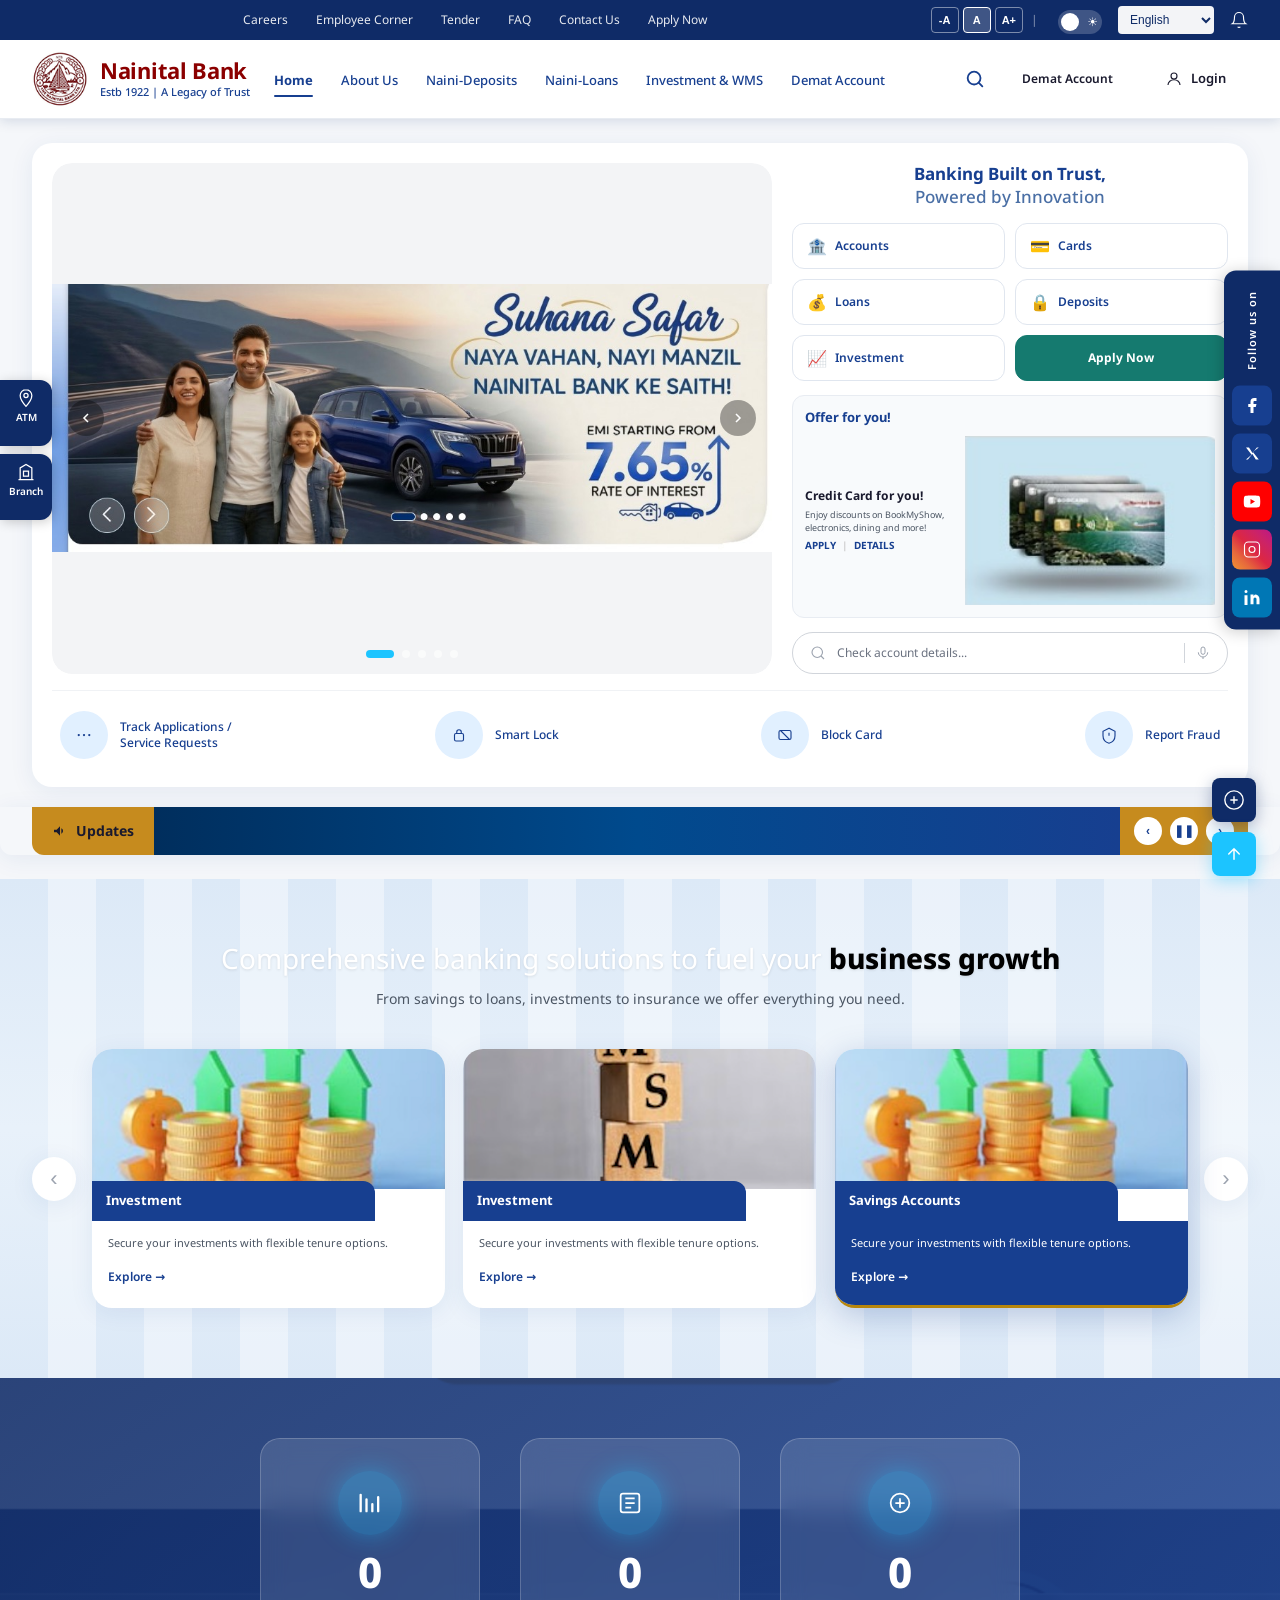
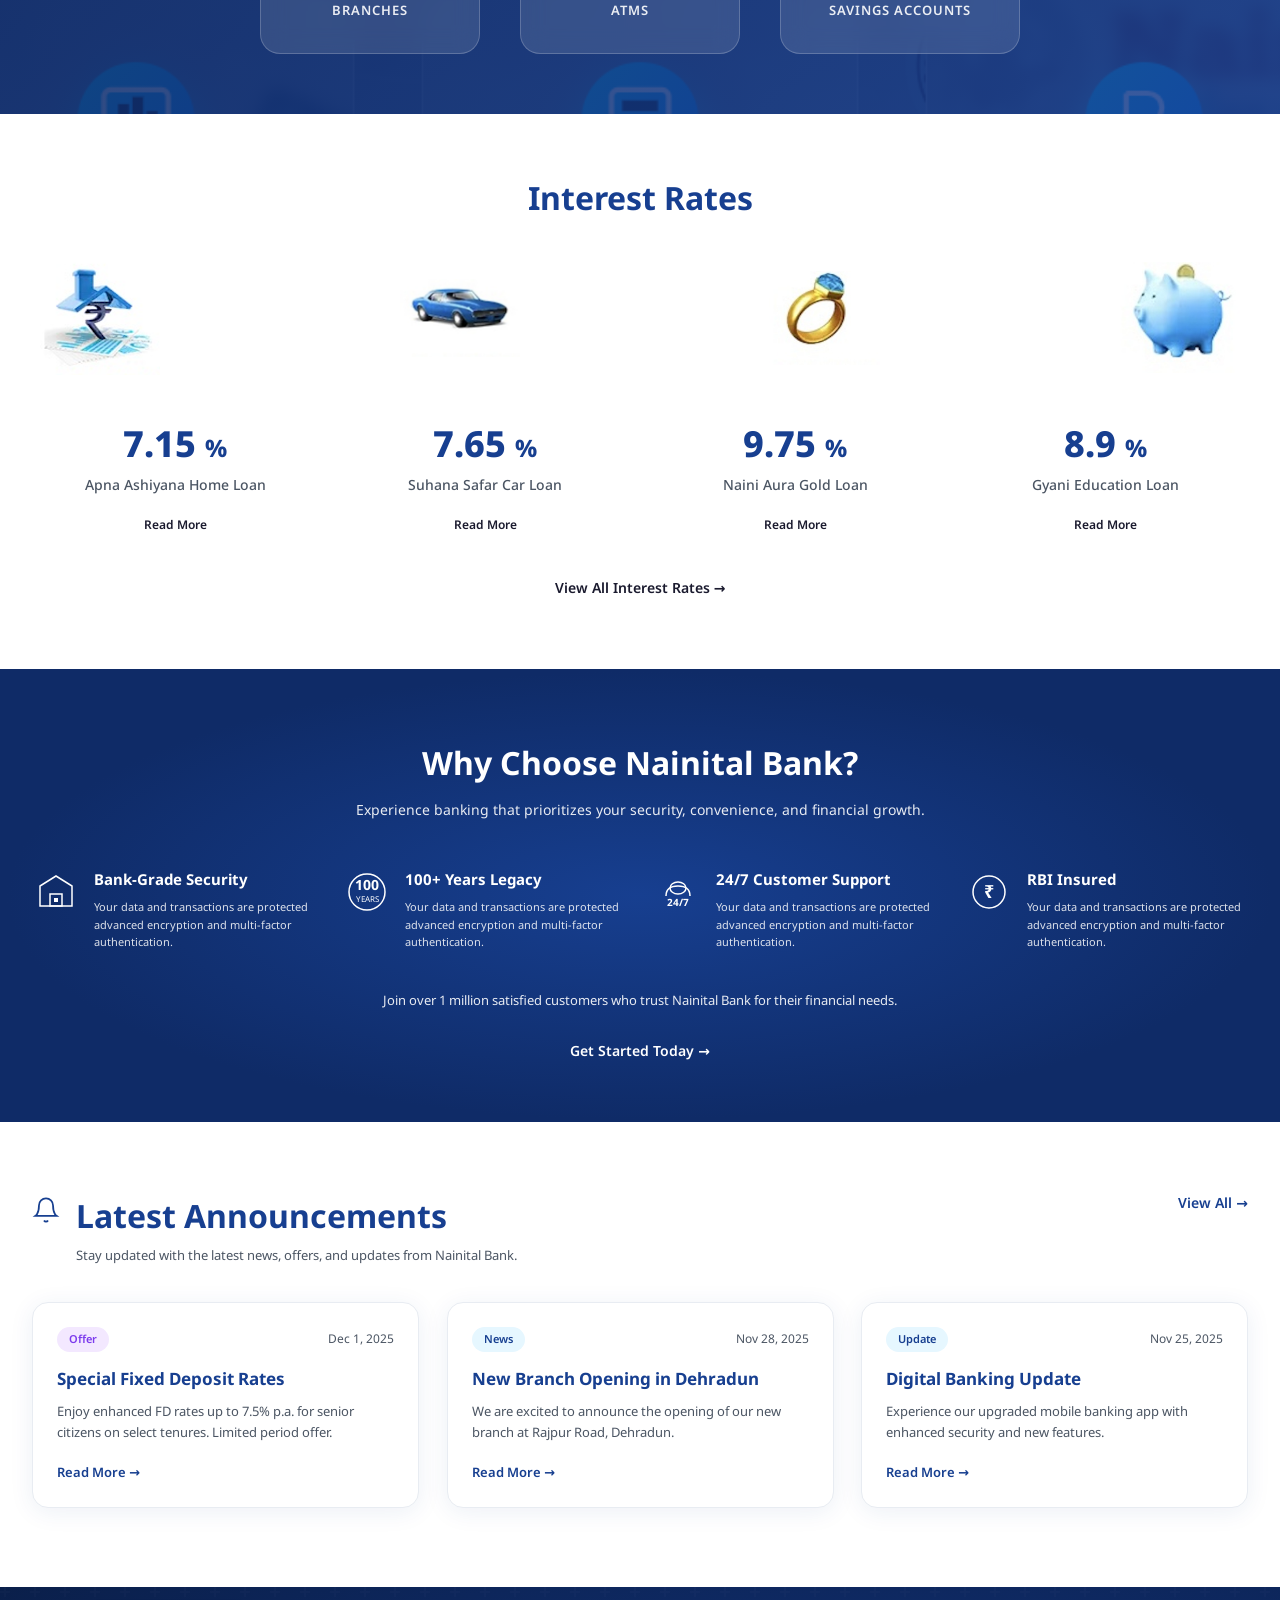
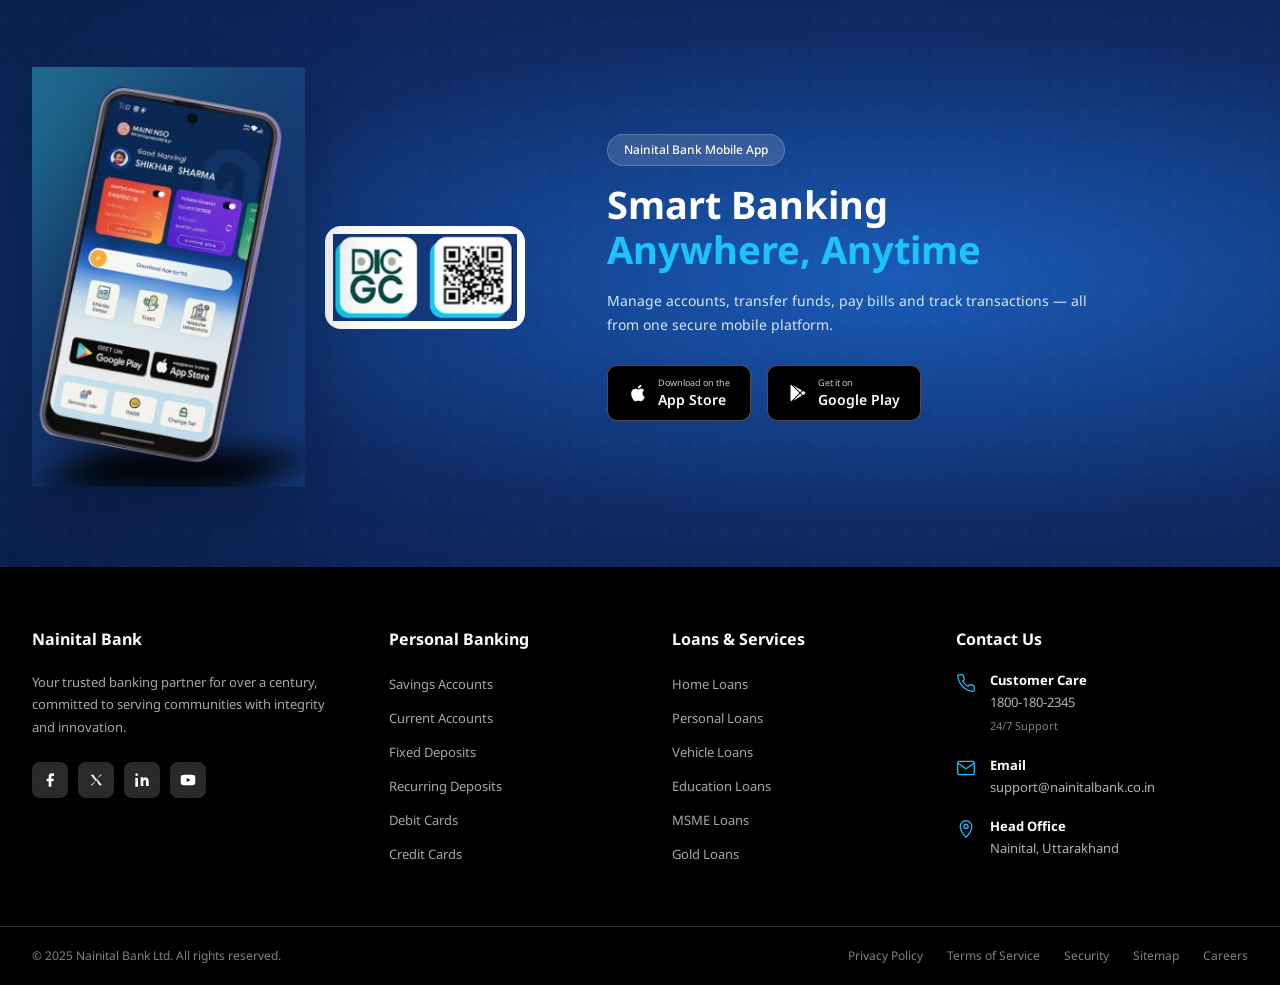
==== commit c874dca6: "Update index.html" ====
--- a/index.html
+++ b/index.html
@@ -7,12 +7,14 @@
   <title>Nainital Bank - A Legacy of Trust</title>
   <link rel="preconnect" href="https://fonts.googleapis.com">
   <link rel="preconnect" href="https://fonts.gstatic.com" crossorigin>
-  <link href="https://fonts.googleapis.com/css2?family=Great+Vibes&display=swap" rel="stylesheet" media="print" onload="this.media='all'">
-  <link href="https://fonts.googleapis.com/css2?family=Noto+Sans:wght@300;400;500;600;700;800&family=Noto+Sans+Devanagari:wght@400;500;600;700&display=swap" rel="stylesheet" media="print" onload="this.media='all'">
-  <link rel="preload" as="image" href="images/logo.png" type="image/png">
-  <link rel="preload" as="image" href="images/banner-image-1020.jpg" type="image/jpeg">
-  <link href="https://cdn.ux4g.gov.in/UX4G@2.0.8/css/ux4g-min.css" rel="stylesheet">
+  <link rel="dns-prefetch" href="https://cdn.ux4g.gov.in">
+  <link rel="preload" href="style.css" as="style">
+  <link rel="preload" as="image" href="images/banner-image-600.jpg" type="image/jpeg" fetchpriority="high" imagesrcset="images/banner-image-600.jpg 600w, images/banner-image-1020.jpg 1020w" imagesizes="(max-width: 600px) 100vw, 1020px">
   <link rel="stylesheet" href="style.css">
+  <link rel="preload" href="https://fonts.googleapis.com/css2?family=Noto+Sans:wght@400;600;700&family=Noto+Sans+Devanagari:wght@400;600;700&display=swap" as="style" onload="this.onload=null;this.rel='stylesheet'">
+  <noscript><link rel="stylesheet" href="https://fonts.googleapis.com/css2?family=Noto+Sans:wght@400;600;700&family=Noto+Sans+Devanagari:wght@400;600;700&display=swap"></noscript>
+  <link rel="stylesheet" href="https://fonts.googleapis.com/css2?family=Great+Vibes&display=swap" media="print" onload="this.media='all'">
+  <noscript><link rel="stylesheet" href="https://fonts.googleapis.com/css2?family=Great+Vibes&display=swap"></noscript>
 </head>
 <body>
   <a href="#main-content" class="skip-link" data-nb-i18n="skip.main">Skip to main content</a>
@@ -62,7 +64,7 @@
     <div class="header-main">
       <div class="container header-main-inner">
         <a href="#" class="logo-block">
-          <img src="images/logo.png" alt="Nainital Bank" data-nb-i18n-alt="logo.alt" class="logo-img">
+          <img src="images/logo.png" alt="Nainital Bank" data-nb-i18n-alt="logo.alt" class="logo-img" width="56" height="56" decoding="async">
           <div class="logo-text">
             <h1 class="logo-title" id="site-title">Nainital Bank</h1>
             <p class="logo-subtitle" data-nb-i18n="logo.subtitle">Estb 1922 | A Legacy of Trust</p>
@@ -107,50 +109,49 @@
               <div class="hero-carousel">
                 <div class="hero-slides">
                   <img
-                    src="images/banner-image-1020.jpg"
+                    src="images/banner-image-600.jpg"
                     srcset="images/banner-image-600.jpg 600w, images/banner-image-1020.jpg 1020w"
                     sizes="(max-width: 600px) 100vw, 1020px"
+                    width="1020"
+                    height="380"
                     alt="Suhana Safar - Family with car"
                     data-nb-i18n-alt="alt.hero1"
-                    class="hero-slide"
-                    loading="eager"
+                    class="hero-slide active"
+                    fetchpriority="high"
                     decoding="async"
                   >
-                  <img src="images/hero2.png" alt="Hero 2" data-nb-i18n-alt="alt.hero2" class="hero-slide" loading="lazy" decoding="async">
+                  <img alt="Hero 2" data-nb-i18n-alt="alt.hero2" data-nb-src="images/hero2.png" class="hero-slide" width="1020" height="380" decoding="async">
                   <img
-                    src="images/hero3-1280.jpg"
-                    srcset="images/hero3-640.jpg 640w, images/hero3-1280.jpg 1280w, images/hero3.png 2048w"
-                    sizes="(max-width: 600px) 100vw, (max-width: 1024px) 90vw, 1280px"
+                    data-nb-src="images/hero3-1280.jpg"
+                    data-nb-srcset="images/hero3-640.jpg 640w, images/hero3-1280.jpg 1280w"
+                    data-nb-sizes="(max-width: 600px) 100vw, (max-width: 1024px) 90vw, 1280px"
                     width="1020"
                     height="380"
                     alt="Hero 3"
                     data-nb-i18n-alt="alt.hero3"
                     class="hero-slide"
-                    loading="lazy"
                     decoding="async"
                   >
                   <img
                     width="1020"
                     height="380"
-                    src="images/hero4-1280.jpg"
-                    srcset="images/hero4-640.jpg 640w, images/hero4-1280.jpg 1280w, images/hero4.png 2048w"
-                    sizes="(max-width: 600px) 100vw, (max-width: 1024px) 90vw, 1280px"
+                    data-nb-src="images/hero4-1280.jpg"
+                    data-nb-srcset="images/hero4-640.jpg 640w, images/hero4-1280.jpg 1280w"
+                    data-nb-sizes="(max-width: 600px) 100vw, (max-width: 1024px) 90vw, 1280px"
                     alt="Hero 4"
                     data-nb-i18n-alt="alt.hero4"
                     class="hero-slide"
-                    loading="lazy"
                     decoding="async"
                   >
                   <img
-                    src="images/hero5-1280.jpg"
-                    srcset="images/hero5-640.jpg 640w, images/hero5-1280.jpg 1280w, images/hero5.png 4160w"
-                    sizes="(max-width: 600px) 100vw, (max-width: 1024px) 90vw, 1280px"
+                    data-nb-src="images/hero5-1280.jpg"
+                    data-nb-srcset="images/hero5-640.jpg 640w, images/hero5-1280.jpg 1280w"
+                    data-nb-sizes="(max-width: 600px) 100vw, (max-width: 1024px) 90vw, 1280px"
                     width="1020"
                     height="380"
                     alt="Hero 5"
                     data-nb-i18n-alt="alt.hero5"
                     class="hero-slide"
-                    loading="lazy"
                     decoding="async"
                   >
                 </div>
@@ -231,7 +232,7 @@
                         <a href="#" data-nb-i18n="widget.offer.details">DETAILS</a>
                       </div>
                     </div>
-                    <img src="images/creditcard.png" alt="Credit cards" data-nb-i18n-alt="alt.creditcards" class="offer-cards-img" loading="lazy" decoding="async">
+                    <img src="images/creditcard.png" alt="Credit cards" data-nb-i18n-alt="alt.creditcards" class="offer-cards-img" width="500" height="339" loading="lazy" decoding="async">
                   </div>
                 </div>
                 <div class="widget-search">
@@ -332,7 +333,7 @@
           <div class="business-cards">
             <article class="business-card">
                 <div class="card-image">
-                <img src="images/investmentcoin.png" alt="Investment" data-nb-i18n-alt="alt.card.investment" loading="lazy" decoding="async">
+                <img src="images/investmentcoin.png" alt="Investment" data-nb-i18n-alt="alt.card.investment" width="400" height="301" loading="lazy" decoding="async">
               </div>
               <h3 class="card-label" data-nb-i18n="card.investment">Investment</h3>
               <div class="card-body">
@@ -342,7 +343,7 @@
             </article>
             <article class="business-card">
               <div class="card-image">
-                <img src="images/investmentblock.png" alt="MSME Investment" data-nb-i18n-alt="alt.card.msme" loading="lazy" decoding="async">
+                <img src="images/investmentblock.png" alt="MSME Investment" data-nb-i18n-alt="alt.card.msme" width="400" height="301" loading="lazy" decoding="async">
               </div>
               <h3 class="card-label" data-nb-i18n="card.investment">Investment</h3>
               <div class="card-body">
@@ -352,7 +353,7 @@
             </article>
             <article class="business-card business-card-active">
               <div class="card-image">
-                <img src="images/savingaccount.png" alt="Savings Accounts" data-nb-i18n-alt="alt.card.savings" loading="lazy" decoding="async">
+                <img src="images/savingaccount.png" alt="Savings Accounts" data-nb-i18n-alt="alt.card.savings" width="400" height="301" loading="lazy" decoding="async">
               </div>
               <h3 class="card-label" data-nb-i18n="card.savings">Savings Accounts</h3>
               <div class="card-body">
@@ -362,7 +363,7 @@
             </article>
             <article class="business-card">
               <div class="card-image">
-                <img src="images/fixeddeposit.png" alt="Fixed Deposits" data-nb-i18n-alt="alt.card.fd" loading="lazy" decoding="async">
+                <img src="images/fixeddeposit.png" alt="Fixed Deposits" data-nb-i18n-alt="alt.card.fd" width="400" height="301" loading="lazy" decoding="async">
               </div>
               <h3 class="card-label" data-nb-i18n="card.fd">Fixed Deposits</h3>
               <div class="card-body">
@@ -372,7 +373,7 @@
             </article>
             <article class="business-card">
               <div class="card-image">
-                <img src="images/homeloan.png" alt="Home Loans" data-nb-i18n-alt="alt.card.home" loading="lazy" decoding="async">
+                <img src="images/homeloan.png" alt="Home Loans" data-nb-i18n-alt="alt.card.home" width="400" height="301" loading="lazy" decoding="async">
               </div>
               <h3 class="card-label" data-nb-i18n="card.home">Home Loans</h3>
               <div class="card-body">
@@ -420,10 +421,10 @@
       <div class="container">
         <h2 class="section-title" data-nb-i18n="interest.title">Interest Rates</h2>
         <div class="interest-icons">
-          <img src="images/homeloaner.png" alt="Home Loan" data-nb-i18n-alt="alt.loan.home" class="loan-icon" loading="lazy" decoding="async">
-          <img src="images/carloan.png" alt="Car Loan" data-nb-i18n-alt="alt.loan.car" class="loan-icon" loading="lazy" decoding="async">
-          <img src="images/goldloan.png" alt="Gold Loan" data-nb-i18n-alt="alt.loan.gold" class="loan-icon" loading="lazy" decoding="async">
-          <img src="images/eduloan.png" alt="Education Loan" data-nb-i18n-alt="alt.loan.edu" class="loan-icon" loading="lazy" decoding="async">
+          <img src="images/homeloaner.png" alt="Home Loan" data-nb-i18n-alt="alt.loan.home" class="loan-icon" width="280" height="267" loading="lazy" decoding="async">
+          <img src="images/carloan.png" alt="Car Loan" data-nb-i18n-alt="alt.loan.car" class="loan-icon" width="280" height="267" loading="lazy" decoding="async">
+          <img src="images/goldloan.png" alt="Gold Loan" data-nb-i18n-alt="alt.loan.gold" class="loan-icon" width="280" height="267" loading="lazy" decoding="async">
+          <img src="images/eduloan.png" alt="Education Loan" data-nb-i18n-alt="alt.loan.edu" class="loan-icon" width="280" height="267" loading="lazy" decoding="async">
         </div>
         <div class="interest-grid">
           <div class="interest-item">
@@ -548,7 +549,7 @@
     <section class="mobile-app-section">
       <div class="container mobile-app-inner">
         <div class="app-visual">
-          <img src="images/phone.png" alt="Nainital Bank Mobile App" data-nb-i18n-alt="alt.app.phone" class="phone-img" loading="lazy" decoding="async">
+          <img src="images/phone.png" alt="Nainital Bank Mobile App" data-nb-i18n-alt="alt.app.phone" class="phone-img" width="390" height="600" loading="lazy" decoding="async">
           <div class="app-badges-side">
             <div class="qr-code">
               <img src="images/qrcode.png" alt="QR Code" data-nb-i18n-alt="alt.app.qr" loading="lazy" decoding="async">
@@ -684,7 +685,7 @@
   </aside>
 
   <div class="fixed-action-stack" data-nb-i18n-aria="fixed.tools" aria-label="Page tools">
-    <button type="button" class="nb-a11y-fab" id="nb-open-a11y" data-nb-i18n-aria="a11y.open" aria-label="Open accessibility options">
+    <button type="button" class="nb-a11y-fab" id="nb-open-a11y" data-nb-i18n-aria="a11y.open" aria-label="Open accessibility options" aria-expanded="false" aria-controls="uw-main">
       <svg width="22" height="22" viewBox="0 0 24 24" fill="none" aria-hidden="true"><circle cx="12" cy="12" r="10" stroke="currentColor" stroke-width="1.5"/><path d="M12 8v8M8 12h8" stroke="currentColor" stroke-width="1.5"/></svg>
     </button>
     <a href="#site-title" class="back-to-top" data-nb-i18n-aria="a11y.backtop" aria-label="Back to top">
@@ -692,216 +693,7 @@
     </a>
   </div>
 
-  <script src="i18n.js"></script>
-  <script src="https://cdn.ux4g.gov.in/UX4G@2.0.8/js/ux4g.min.js" defer></script>
-  <script src="https://cdn.ux4g.gov.in/accessibility-beta-v1.15/accessibility-widget.js" defer></script>
-  <script>
-    (function(){
-      const carouselEl = document.querySelector('.hero-carousel');
-      const slides = Array.from(document.querySelectorAll('.hero-slide'));
-      const dots = Array.from(document.querySelectorAll('.carousel-dots .dot'));
-      const prevBtn = document.querySelector('.carousel-prev');
-      const nextBtn = document.querySelector('.carousel-next');
-      let current = 0;
-      if (!slides.length) {
-        // Carousel optional — skip slide logic only
-      } else {
-      const intervalMs = 4000;
-      let timer = null;
-
-      function show(index){
-        index = (index + slides.length) % slides.length;
-        slides.forEach((s,i)=> s.classList.toggle('active', i===index));
-        dots.forEach((d,i)=>{
-          const on = i === index;
-          d.classList.toggle('active', on);
-          d.setAttribute('aria-selected', on ? 'true' : 'false');
-        });
-        current = index;
-      }
-
-      function next(){ show(current+1); }
-      function prev(){ show(current-1); }
-
-      function start(){ stop(); timer = setInterval(next, intervalMs); }
-      function stop(){ if (timer) { clearInterval(timer); timer = null; } }
-      function reset(){
-        if (!prefersReducedMotion) start();
-      }
-
-      const prefersReducedMotion = window.matchMedia('(prefers-reduced-motion: reduce)').matches;
-
-      prevBtn && prevBtn.addEventListener('click', ()=>{ prev(); reset(); });
-      nextBtn && nextBtn.addEventListener('click', ()=>{ next(); reset(); });
-      dots.forEach((d, i)=> d.addEventListener('click', ()=>{ show(i); reset(); }));
-
-      // pause on hover (desktop)
-      if (carouselEl) {
-        carouselEl.addEventListener('mouseenter', stop);
-        carouselEl.addEventListener('mouseleave', () => {
-          if (!prefersReducedMotion) start();
-        });
-      }
-
-      // basic touch swipe support
-      let touchStartX = 0;
-      let touchEndX = 0;
-      const touchThreshold = 40;
-      carouselEl && carouselEl.addEventListener('touchstart', (e)=>{ touchStartX = e.changedTouches[0].screenX; stop(); });
-      carouselEl && carouselEl.addEventListener('touchend', (e)=>{ touchEndX = e.changedTouches[0].screenX; const dx = touchEndX - touchStartX; if (Math.abs(dx) > touchThreshold) { dx < 0 ? next() : prev(); } reset(); });
-
-      // Initialize autoplay (UX4G: respect prefers-reduced-motion)
-      show(0);
-      if (!prefersReducedMotion) start();
-      }
-
-      // Animated counters for stats
-      const counters = Array.from(document.querySelectorAll('.stats-number[data-target]'));
-      function animateCounter(el, target, duration=4500){
-        const start = performance.now();
-        function easeOutQuart(t){ return 1 - Math.pow(1 - t, 4); }
-        function tick(now){
-          const elapsed = now - start;
-          const raw = Math.min(elapsed / duration, 1);
-          const progress = easeOutQuart(raw);
-          const value = progress * target;
-          let text = '';
-          if (target >= 1000000){
-            if (raw < 1) text = (value / 1000000).toFixed(1).replace(/\.0$/, '') + 'M';
-            else text = (target / 1000000 % 1 === 0 ? (target / 1000000).toFixed(0) : (target / 1000000).toFixed(1)) + 'M+';
-          } else if (target >= 1000){
-            if (raw < 1) text = (value / 1000).toFixed(1).replace(/\.0$/, '') + 'k';
-            else text = Math.round(target).toLocaleString() + '+';
-          } else {
-            if (raw < 1) text = Math.round(value).toLocaleString();
-            else text = target.toLocaleString() + '+';
-          }
-          el.textContent = text;
-          if (raw < 1) requestAnimationFrame(tick);
-        }
-        requestAnimationFrame(tick);
-      }
-
-      if (counters.length){
-        const obs = new IntersectionObserver((entries, observer)=>{
-          entries.forEach(entry=>{
-            if (entry.isIntersecting){
-              counters.forEach(c=> animateCounter(c, Number(c.getAttribute('data-target'))));
-              observer.disconnect();
-            }
-          });
-        }, { threshold: 0.35 });
-        obs.observe(document.querySelector('.stats-section') || document.body);
-      }
-      // Mobile nav toggle
-      (function(){
-        const headerEl = document.querySelector('.site-header');
-        const mobileBtn = document.querySelector('.mobile-menu-btn');
-        const mqCloseWidth = 480;
-        if (!mobileBtn || !headerEl) return;
-        mobileBtn.addEventListener('click', ()=>{
-          const open = headerEl.classList.toggle('nav-open');
-          mobileBtn.setAttribute('aria-expanded', open ? 'true' : 'false');
-        });
-        // Close when viewport is resized larger than mobile breakpoint
-        let resizeTimer = null;
-        window.addEventListener('resize', ()=>{
-          if (resizeTimer) clearTimeout(resizeTimer);
-          resizeTimer = setTimeout(()=>{
-            if (window.innerWidth > mqCloseWidth && headerEl.classList.contains('nav-open')){
-              headerEl.classList.remove('nav-open');
-              mobileBtn.setAttribute('aria-expanded','false');
-            }
-          }, 120);
-        });
-      })();
-
-    })();
-
-    // Header accessibility controls (isolated from carousel / UX4G widget CSS)
-    (function(){
-      const MIN_SCALE = 0.85;
-      const MAX_SCALE = 1.35;
-      const STEP = 0.05;
-      const FONT_SELECTOR = 'main p, main h1, main h2, main h3, main h4, main h5, main h6, main li, main a, main span, main label, main button, .site-header a, .site-header p, .site-header h1, .site-header button, .site-footer p, .site-footer a, .site-footer h3';
-      let fontScale = parseFloat(localStorage.getItem('nainital-font-scale')) || 1;
-      const baseFontSizes = new Map();
-
-      document.querySelectorAll(FONT_SELECTOR).forEach(el => {
-        const px = parseFloat(getComputedStyle(el).fontSize);
-        if (!isNaN(px)) baseFontSizes.set(el, px);
-      });
-
-      function applyFontScale(){
-        document.documentElement.style.setProperty('--nb-font-scale', String(fontScale));
-        localStorage.setItem('nainital-font-scale', String(fontScale));
-        document.querySelectorAll(FONT_SELECTOR).forEach(el => {
-          const base = baseFontSizes.get(el);
-          if (base) el.style.fontSize = (base * fontScale) + 'px';
-        });
-      }
-
-      const dec = document.getElementById('nb-font-decrease');
-      const inc = document.getElementById('nb-font-increase');
-      const resetBtn = document.getElementById('nb-font-reset');
-
-      function stop(e){ e.preventDefault(); e.stopPropagation(); }
-
-      dec && dec.addEventListener('click', (e)=>{
-        stop(e);
-        fontScale = Math.max(MIN_SCALE, +(fontScale - STEP).toFixed(2));
-        applyFontScale();
-      });
-      inc && inc.addEventListener('click', (e)=>{
-        stop(e);
-        fontScale = Math.min(MAX_SCALE, +(fontScale + STEP).toFixed(2));
-        applyFontScale();
-      });
-      resetBtn && resetBtn.addEventListener('click', (e)=>{
-        stop(e);
-        fontScale = 1;
-        applyFontScale();
-      });
-      applyFontScale();
-
-      const themeToggle = document.getElementById('nb-theme-toggle');
-      if (themeToggle) {
-        const storedTheme = localStorage.getItem('nainital-dark-mode') === 'true';
-        themeToggle.checked = storedTheme;
-        const applyTheme = () => {
-          const on = themeToggle.checked;
-          document.body.classList.toggle('nb-dark-mode', on);
-          document.body.classList.toggle('dark-mode', on);
-          localStorage.setItem('nainital-dark-mode', String(on));
-        };
-        themeToggle.addEventListener('change', (e)=>{
-          e.stopPropagation();
-          applyTheme();
-        });
-        themeToggle.addEventListener('click', (e)=> e.stopPropagation());
-        applyTheme();
-      }
-
-      const langSelect = document.getElementById('nb-language');
-      if (langSelect && window.NB_I18N) {
-        const savedLang = localStorage.getItem('nainital-lang') || 'en';
-        langSelect.value = savedLang;
-        NB_I18N.apply(savedLang);
-        langSelect.addEventListener('change', (e)=>{
-          e.stopPropagation();
-          NB_I18N.apply(langSelect.value);
-        });
-        langSelect.addEventListener('click', (e)=> e.stopPropagation());
-      }
-
-      const a11yFab = document.getElementById('nb-open-a11y');
-      if (a11yFab) {
-        a11yFab.addEventListener('click', ()=>{
-          const widgetTrigger = document.getElementById('uw-widget-custom-trigger');
-          if (widgetTrigger) widgetTrigger.click();
-        });
-      }
-    })();
-  </script>
+  <script src="i18n.js" defer></script>
+  <script src="main.js" defer></script>
 </body>
 </html>
--- a/style.css
+++ b/style.css
@@ -31,6 +31,9 @@
   --radius-md: 16px;
   --radius-sm: 12px;
   --container: 1638px;
+  --bs-primary: #173F90;
+  --bs-primary-rgb: 23, 63, 144;
+  --bs-body-font-family: 'Noto Sans', 'Noto Sans Devanagari', system-ui, sans-serif;
   --nb-font-scale: 1;
 }
 
@@ -81,7 +84,7 @@
 }
 
 body {
-  font-family: system-ui, -apple-system, 'Segoe UI', Roboto, 'Helvetica Neue', Arial, sans-serif;
+  font-family: 'Noto Sans', 'Noto Sans Devanagari', system-ui, sans-serif;
   background: var(--bg);
   color: var(--text-dark);
   line-height: 1.5;
@@ -89,7 +92,7 @@
 }
 
 body[data-nb-lang='hi'] {
-  font-family: 'Noto Sans Devanagari', system-ui, -apple-system, 'Segoe UI', sans-serif;
+  font-family: 'Noto Sans Devanagari', 'Noto Sans', system-ui, sans-serif;
 }
 
 @media (prefers-reduced-motion: reduce) {
@@ -136,45 +139,21 @@
   top: 0;
 }
 
-.btn {
-  display: inline-flex;
-  align-items: center;
-  justify-content: center;
-  gap: 8px;
-  padding: 10px 22px;
-  font-size: 13px;
-  font-weight: 600;
-  line-height: 1.2;
-  border-radius: 8px;
-  border: 1.5px solid transparent;
-  cursor: pointer;
-  text-decoration: none;
-  white-space: nowrap;
-}
-
+/* UX4G primary buttons — keep bank palette */
 .btn-primary {
-  background: var(--primary);
-  border-color: var(--primary);
-  color: #fff;
+  --bs-btn-bg: var(--primary);
+  --bs-btn-border-color: var(--primary);
+  --bs-btn-hover-bg: var(--secondary);
+  --bs-btn-hover-border-color: var(--secondary);
+  --bs-btn-active-bg: var(--secondary);
+  --bs-btn-active-border-color: var(--secondary);
 }
 
 .btn-outline-primary {
-  background: transparent;
-  border-color: var(--primary);
-  color: var(--primary);
-}
-
-@media (hover: hover) {
-  .btn-primary:hover {
-    background: var(--secondary);
-    border-color: var(--secondary);
-    opacity: 1;
-  }
-  .btn-outline-primary:hover {
-    background: var(--primary);
-    color: #fff;
-    opacity: 1;
-  }
+  --bs-btn-color: var(--primary);
+  --bs-btn-border-color: var(--primary);
+  --bs-btn-hover-bg: var(--primary);
+  --bs-btn-hover-border-color: var(--primary);
 }
 
 a {
@@ -464,6 +443,11 @@
   gap: 10px;
 }
 
+/* Hide UX4G default floating trigger; we use .nb-a11y-fab instead */
+#uw-widget-custom-trigger.uw-widget-custom-trigger {
+  display: none !important;
+}
+
 .nb-a11y-fab {
   width: 44px;
   height: 44px;
@@ -645,19 +629,6 @@
   font-weight: 600;
   padding: 10px 22px;
   border-radius: 8px;
-}
-
-/* Below-fold rendering */
-.announcement-bar,
-.business-section,
-.stats-section,
-.interest-section,
-.why-choose-section,
-.announcements-section,
-.mobile-app-section,
-.site-footer {
-  content-visibility: auto;
-  contain-intrinsic-size: auto 500px;
 }
 
 /* Hero Section */
@@ -717,6 +688,7 @@
   background-color: #f3f4f6;
   border-radius: var(--radius-lg);
   opacity: 0;
+  will-change: opacity;
 }
 
 @media (prefers-reduced-motion: no-preference) {
@@ -750,7 +722,7 @@
 }
 
 .hero-script {
-  font-family: ui-rounded, system-ui, cursive;
+  font-family: 'Great Vibes', cursive;
   font-size: 42px;
   color: var(--gold-light);
   line-height: 1;
@@ -1255,7 +1227,6 @@
   display: flex;
   flex-direction: column;
   gap: 8px;
-  pointer-events: auto;
 }
 
 .float-btn {
@@ -1409,18 +1380,10 @@
   background: #eef4fb;
 }
 
-.card-image {
-  background: #eef4fb;
-}
-
 .card-image img {
   width: 100%;
   height: 100%;
   object-fit: cover;
-}
-
-.card-image img:not([src]) {
-  min-height: 140px;
 }
 
 .card-label {
@@ -1477,7 +1440,7 @@
 .stats-bg {
   position: absolute;
   inset: 0;
-  background: linear-gradient(135deg, #0f2b67 0%, #173f90 55%, #1a5cb8 100%);
+  background: url('images/stats-bg.png') center/cover no-repeat;
 }
 
 .stats-bg::after {
--- a/style.css
+++ b/style.css
@@ -31,6 +31,9 @@
   --radius-md: 16px;
   --radius-sm: 12px;
   --container: 1638px;
+  --bs-primary: #173F90;
+  --bs-primary-rgb: 23, 63, 144;
+  --bs-body-font-family: 'Noto Sans', 'Noto Sans Devanagari', system-ui, sans-serif;
   --nb-font-scale: 1;
 }
 
@@ -81,7 +84,7 @@
 }
 
 body {
-  font-family: system-ui, -apple-system, 'Segoe UI', Roboto, 'Helvetica Neue', Arial, sans-serif;
+  font-family: 'Noto Sans', 'Noto Sans Devanagari', system-ui, sans-serif;
   background: var(--bg);
   color: var(--text-dark);
   line-height: 1.5;
@@ -89,7 +92,7 @@
 }
 
 body[data-nb-lang='hi'] {
-  font-family: 'Noto Sans Devanagari', system-ui, -apple-system, 'Segoe UI', sans-serif;
+  font-family: 'Noto Sans Devanagari', 'Noto Sans', system-ui, sans-serif;
 }
 
 @media (prefers-reduced-motion: reduce) {
@@ -136,45 +139,21 @@
   top: 0;
 }
 
-.btn {
-  display: inline-flex;
-  align-items: center;
-  justify-content: center;
-  gap: 8px;
-  padding: 10px 22px;
-  font-size: 13px;
-  font-weight: 600;
-  line-height: 1.2;
-  border-radius: 8px;
-  border: 1.5px solid transparent;
-  cursor: pointer;
-  text-decoration: none;
-  white-space: nowrap;
-}
-
+/* UX4G primary buttons — keep bank palette */
 .btn-primary {
-  background: var(--primary);
-  border-color: var(--primary);
-  color: #fff;
+  --bs-btn-bg: var(--primary);
+  --bs-btn-border-color: var(--primary);
+  --bs-btn-hover-bg: var(--secondary);
+  --bs-btn-hover-border-color: var(--secondary);
+  --bs-btn-active-bg: var(--secondary);
+  --bs-btn-active-border-color: var(--secondary);
 }
 
 .btn-outline-primary {
-  background: transparent;
-  border-color: var(--primary);
-  color: var(--primary);
-}
-
-@media (hover: hover) {
-  .btn-primary:hover {
-    background: var(--secondary);
-    border-color: var(--secondary);
-    opacity: 1;
-  }
-  .btn-outline-primary:hover {
-    background: var(--primary);
-    color: #fff;
-    opacity: 1;
-  }
+  --bs-btn-color: var(--primary);
+  --bs-btn-border-color: var(--primary);
+  --bs-btn-hover-bg: var(--primary);
+  --bs-btn-hover-border-color: var(--primary);
 }
 
 a {
@@ -464,6 +443,11 @@
   gap: 10px;
 }
 
+/* Hide UX4G default floating trigger; we use .nb-a11y-fab instead */
+#uw-widget-custom-trigger.uw-widget-custom-trigger {
+  display: none !important;
+}
+
 .nb-a11y-fab {
   width: 44px;
   height: 44px;
@@ -645,19 +629,6 @@
   font-weight: 600;
   padding: 10px 22px;
   border-radius: 8px;
-}
-
-/* Below-fold rendering */
-.announcement-bar,
-.business-section,
-.stats-section,
-.interest-section,
-.why-choose-section,
-.announcements-section,
-.mobile-app-section,
-.site-footer {
-  content-visibility: auto;
-  contain-intrinsic-size: auto 500px;
 }
 
 /* Hero Section */
@@ -717,6 +688,7 @@
   background-color: #f3f4f6;
   border-radius: var(--radius-lg);
   opacity: 0;
+  will-change: opacity;
 }
 
 @media (prefers-reduced-motion: no-preference) {
@@ -750,7 +722,7 @@
 }
 
 .hero-script {
-  font-family: ui-rounded, system-ui, cursive;
+  font-family: 'Great Vibes', cursive;
   font-size: 42px;
   color: var(--gold-light);
   line-height: 1;
@@ -1255,7 +1227,6 @@
   display: flex;
   flex-direction: column;
   gap: 8px;
-  pointer-events: auto;
 }
 
 .float-btn {
@@ -1409,18 +1380,10 @@
   background: #eef4fb;
 }
 
-.card-image {
-  background: #eef4fb;
-}
-
 .card-image img {
   width: 100%;
   height: 100%;
   object-fit: cover;
-}
-
-.card-image img:not([src]) {
-  min-height: 140px;
 }
 
 .card-label {
@@ -1477,7 +1440,7 @@
 .stats-bg {
   position: absolute;
   inset: 0;
-  background: linear-gradient(135deg, #0f2b67 0%, #173f90 55%, #1a5cb8 100%);
+  background: url('images/stats-bg.png') center/cover no-repeat;
 }
 
 .stats-bg::after {
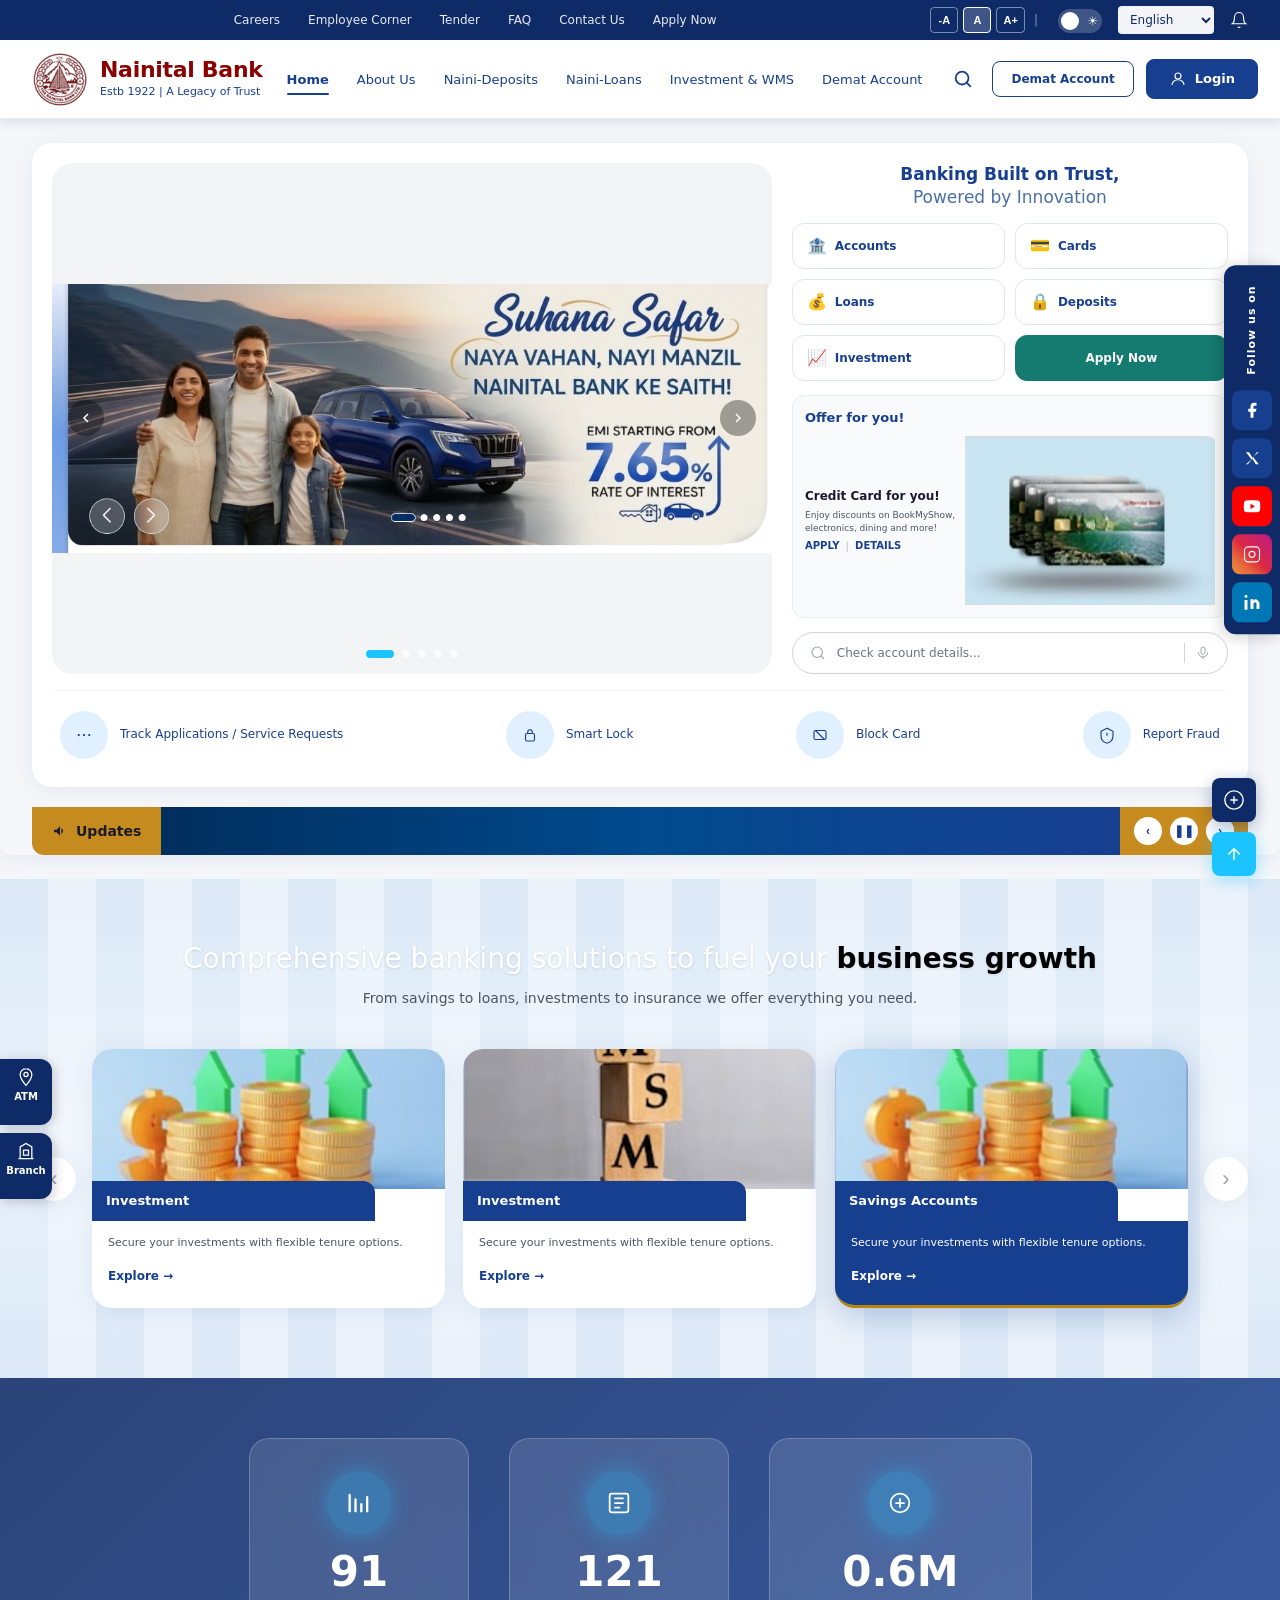
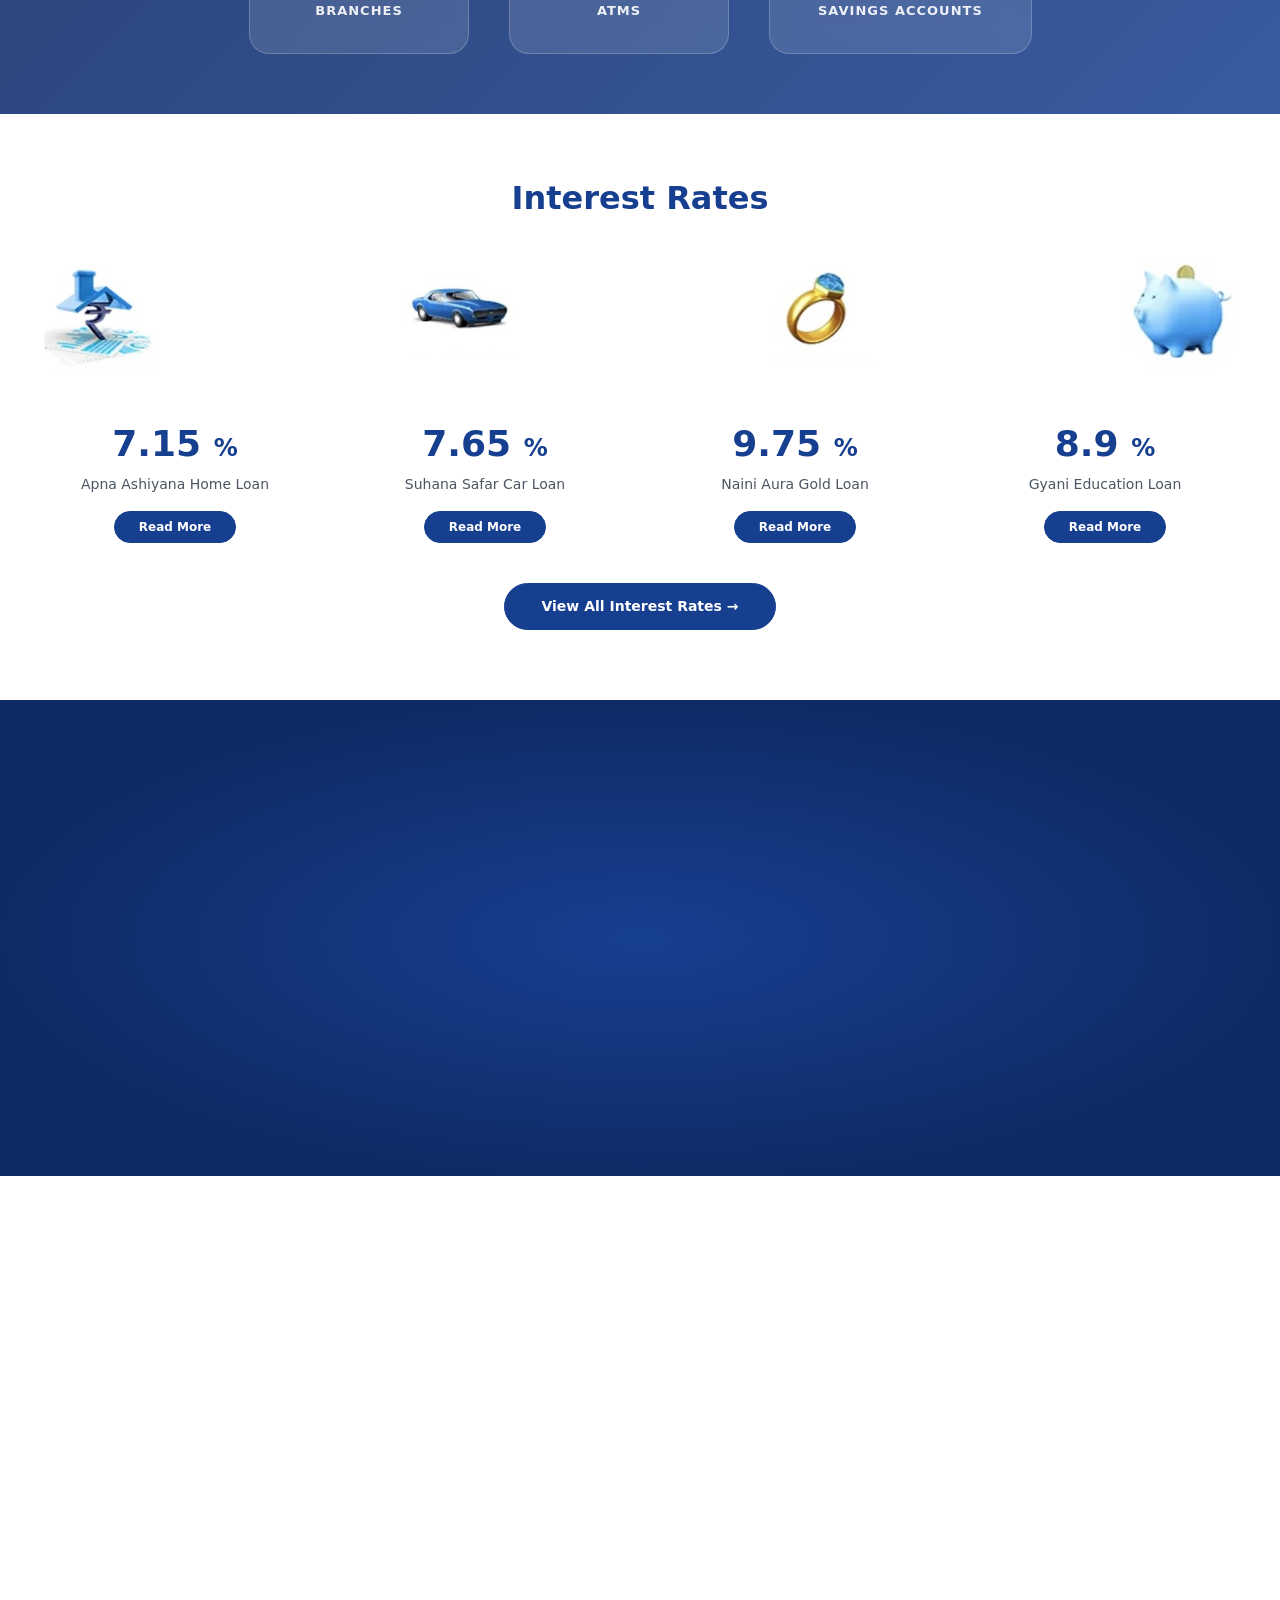
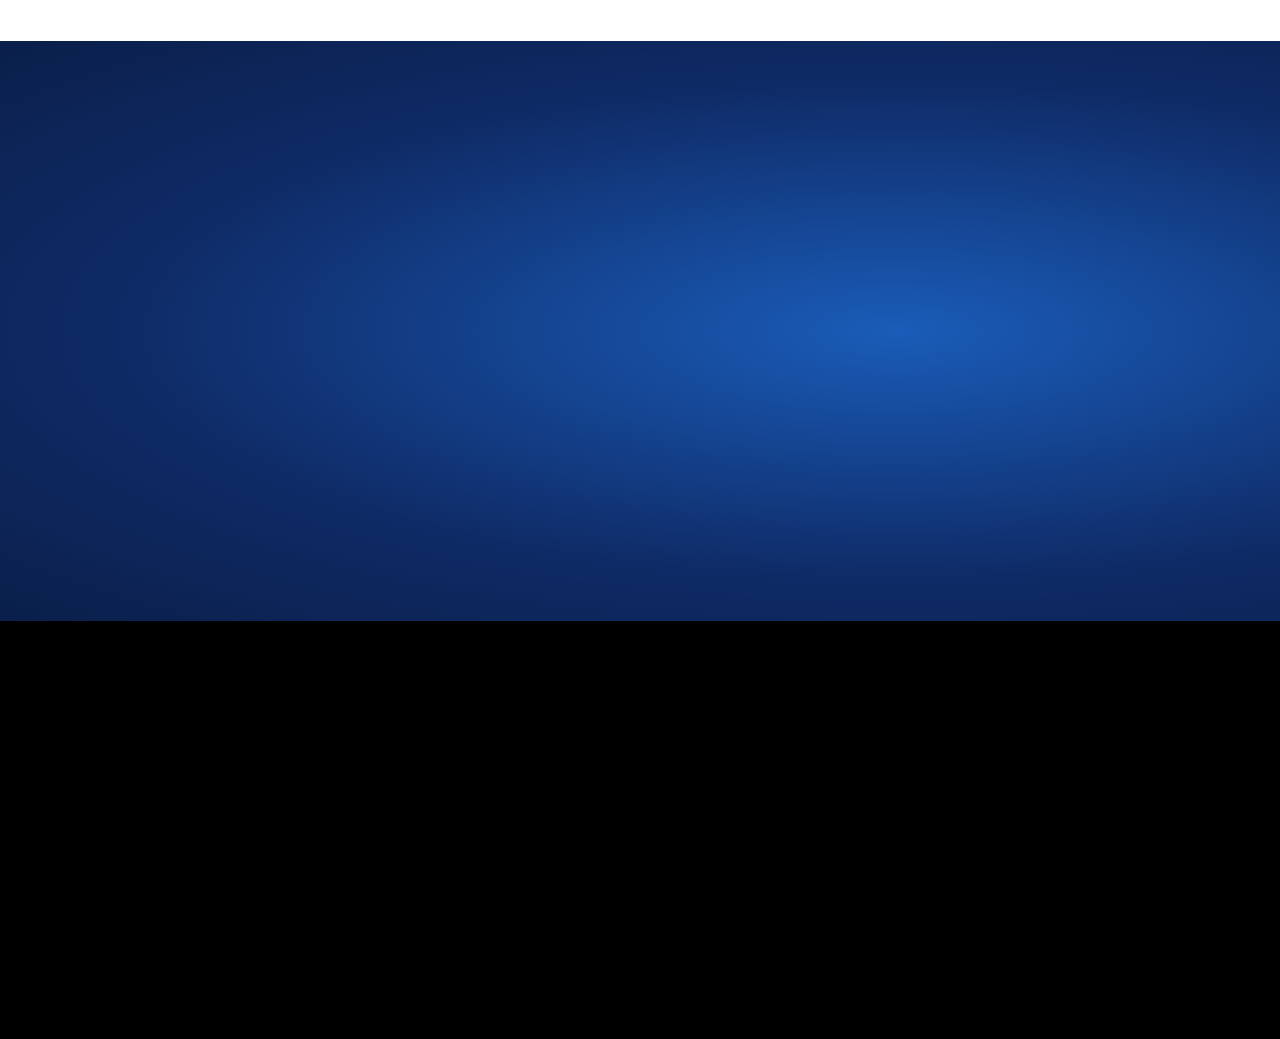
==== commit d656d4a0: "Add files via upload" ====
--- a/index.html
+++ b/index.html
@@ -8,9 +8,9 @@
   <link rel="preconnect" href="https://fonts.googleapis.com">
   <link rel="preconnect" href="https://fonts.gstatic.com" crossorigin>
   <link rel="dns-prefetch" href="https://cdn.ux4g.gov.in">
-  <link rel="preload" href="style.css" as="style">
+  <link rel="preload" href="css/base.css" as="style">
   <link rel="preload" as="image" href="images/banner-image-600.jpg" type="image/jpeg" fetchpriority="high" imagesrcset="images/banner-image-600.jpg 600w, images/banner-image-1020.jpg 1020w" imagesizes="(max-width: 600px) 100vw, 1020px">
-  <link rel="stylesheet" href="style.css">
+  <link rel="stylesheet" href="css/base.css">
   <link rel="preload" href="https://fonts.googleapis.com/css2?family=Noto+Sans:wght@400;600;700&family=Noto+Sans+Devanagari:wght@400;600;700&display=swap" as="style" onload="this.onload=null;this.rel='stylesheet'">
   <noscript><link rel="stylesheet" href="https://fonts.googleapis.com/css2?family=Noto+Sans:wght@400;600;700&family=Noto+Sans+Devanagari:wght@400;600;700&display=swap"></noscript>
   <link rel="stylesheet" href="https://fonts.googleapis.com/css2?family=Great+Vibes&display=swap" media="print" onload="this.media='all'">
@@ -19,7 +19,7 @@
 <body>
   <a href="#main-content" class="skip-link" data-nb-i18n="skip.main">Skip to main content</a>
 
-  <!-- Header -->
+  <!-- Site header -->
   <header class="site-header" role="banner">
     <!-- UX4G accessibility bar -->
     <div class="ux4g-accessibility-bar header-top" data-nb-i18n-aria="a11y.bar" aria-label="Accessibility and language options">
@@ -78,7 +78,7 @@
           <ul class="main-nav-list">
             <li><a href="#" class="nav-active" aria-current="page" data-nb-i18n="nav.home">Home</a></li>
             <li><a href="#" data-nb-i18n="nav.about">About Us</a></li>
-            <li><a href="#" data-nb-i18n="nav.deposits">Naini-Deposits</a></li>
+            <li><a href="naini-deposits.html" data-nb-i18n="nav.deposits">Naini-Deposits</a></li>
             <li><a href="#" data-nb-i18n="nav.loans">Naini-Loans</a></li>
             <li><a href="#" data-nb-i18n="nav.investment">Investment &amp; WMS</a></li>
             <li><a href="#" data-nb-i18n="nav.demat">Demat Account</a></li>
@@ -210,7 +210,7 @@
                     <span class="widget-icon gold">&#128176;</span>
                     <span data-nb-i18n="widget.loans">Loans</span>
                   </a>
-                  <a href="#" class="widget-btn">
+                  <a href="small-account.html" class="widget-btn">
                     <span class="widget-icon gold">&#128274;</span>
                     <span data-nb-i18n="widget.deposits">Deposits</span>
                   </a>
@@ -693,7 +693,7 @@
     </a>
   </div>
 
-  <script src="i18n.js" defer></script>
-  <script src="main.js" defer></script>
+  <script src="js/i18n.js" defer></script>
+  <script src="js/main.js" defer></script>
 </body>
 </html>
--- a/css/base.css
+++ b/css/base.css
@@ -0,0 +1,2363 @@
+/* ==========================================================================
+   Nainital Bank — base.css
+   Shared layout: reset, header, footer, homepage sections, utilities
+   Used by: index.html, naini-deposits.html
+   ========================================================================== */
+
+/* Global Styles */
+*,
+*::before,
+*::after {
+  box-sizing: border-box;
+  margin: 0;
+  padding: 0;
+}
+
+:root {
+  /* UX4G-aligned semantic tokens + bank brand */
+  --primary: #173F90;
+  --secondary: #0F2B67;
+  --accent: #1CC4FF;
+  --success: #198754;
+  --warning: #C68B1E;
+  --danger: #dc3545;
+  --info: #1CC4FF;
+  --apply: #26A69A;
+  --apply-dark: #157A6F;
+  --gold: #C68B1E;
+  --gold-light: #B8860B;
+  --bg: #F5F7FA;
+  --white: #FFFFFF;
+  --text-dark: #1a1a2e;
+  --text-muted: #4B5563;
+  --placeholder: #6B7280;
+  --shadow-soft: 0 4px 24px rgba(23, 63, 144, 0.08);
+  --shadow-card: 0 8px 32px rgba(0, 0, 0, 0.08);
+  --radius-lg: 20px;
+  --radius-md: 16px;
+  --radius-sm: 12px;
+  --container: 1638px;
+  --nb-font-scale: 1;
+}
+
+html {
+  font-size: calc(100% * var(--nb-font-scale));
+}
+
+body.dark-mode,
+body.nb-dark-mode {
+  --bg: #0f172a;
+  --white: #1e293b;
+  --text-dark: #f1f5f9;
+  --text-muted: #94a3b8;
+  --shadow-soft: 0 4px 24px rgba(0, 0, 0, 0.35);
+  background: var(--bg);
+  color: var(--text-dark);
+}
+
+body.dark-mode .header-main,
+body.dark-mode .hero-card,
+body.dark-mode .business-card,
+body.dark-mode .announcement-card,
+body.dark-mode .interest-section,
+body.dark-mode .announcements-section {
+  background: var(--white);
+}
+
+body.dark-mode .widget-btn,
+body.dark-mode .offer-card {
+  background: #334155;
+  border-color: #475569;
+  color: var(--text-dark);
+}
+
+html {
+  scroll-behavior: smooth;
+  -webkit-font-smoothing: antialiased;
+  -moz-osx-font-smoothing: grayscale;
+}
+
+.sr-only {
+  position: absolute !important;
+  height: 1px; width: 1px;
+  overflow: hidden;
+  clip: rect(1px, 1px, 1px, 1px);
+  white-space: nowrap;
+  border: 0; padding: 0; margin: -1px;
+}
+
+body {
+  font-family: system-ui, -apple-system, 'Segoe UI', 'Noto Sans', 'Noto Sans Devanagari', sans-serif;
+  background: var(--bg);
+  color: var(--text-dark);
+  line-height: 1.5;
+  overflow-x: hidden;
+}
+
+body[data-nb-lang='hi'] {
+  font-family: 'Noto Sans Devanagari', 'Noto Sans', system-ui, sans-serif;
+}
+
+@media (prefers-reduced-motion: reduce) {
+  .ticker-content {
+    animation: none !important;
+  }
+}
+
+.visually-hidden {
+  position: absolute !important;
+  width: 1px;
+  height: 1px;
+  padding: 0;
+  margin: -1px;
+  overflow: hidden;
+  clip: rect(0, 0, 0, 0);
+  white-space: nowrap;
+  border: 0;
+}
+
+/* UX4G: visible focus for keyboard users (WCAG 2.4.7) */
+:focus-visible {
+  outline: 3px solid var(--accent);
+  outline-offset: 2px;
+}
+
+.skip-link {
+  position: absolute;
+  left: -9999px;
+  top: auto;
+  z-index: 10001;
+  padding: 10px 16px;
+  background: var(--primary);
+  color: #fff;
+  font-size: 14px;
+  font-weight: 600;
+  border-radius: 0 0 8px 8px;
+  text-decoration: none;
+}
+
+.skip-link:focus,
+.skip-link:focus-visible {
+  left: 16px;
+  top: 0;
+}
+
+/* Buttons (replaces UX4G Bootstrap bundle — ~270KB saved) */
+.btn {
+  display: inline-flex;
+  align-items: center;
+  justify-content: center;
+  gap: 8px;
+  padding: 10px 22px;
+  font-size: 13px;
+  font-weight: 600;
+  line-height: 1.2;
+  border-radius: 8px;
+  border: 1.5px solid transparent;
+  cursor: pointer;
+  text-align: center;
+  white-space: nowrap;
+  transition: background 0.2s ease, color 0.2s ease, border-color 0.2s ease;
+}
+
+.btn-primary {
+  background: var(--primary);
+  border-color: var(--primary);
+  color: #fff;
+}
+
+@media (hover: hover) {
+  .btn-primary:hover {
+    background: var(--secondary);
+    border-color: var(--secondary);
+    opacity: 1;
+  }
+}
+
+.btn-outline-primary {
+  background: transparent;
+  border-color: var(--primary);
+  color: var(--primary);
+}
+
+@media (hover: hover) {
+  .btn-outline-primary:hover {
+    background: var(--primary);
+    color: #fff;
+    opacity: 1;
+  }
+}
+
+.d-none {
+  display: none !important;
+}
+
+@media (min-width: 768px) {
+  .d-md-inline {
+    display: inline !important;
+  }
+}
+
+.nb-lang-select,
+.form-select {
+  appearance: auto;
+  font-family: inherit;
+  font-size: 12px;
+  line-height: 1.2;
+}
+
+a {
+  text-decoration: none;
+  color: inherit;
+}
+
+a:hover {
+  opacity: 0.85;
+}
+
+img {
+  max-width: 100%;
+  height: auto;
+  display: block;
+}
+
+/* Transitions only on interactive elements and hover states */
+button,
+a,
+input {
+  transition: opacity 0.2s ease, color 0.2s ease, background 0.2s ease, border-color 0.2s ease;
+}
+
+/* Consistent icon sizing & color */
+.icon-btn svg,
+.quick-icon svg,
+.follow-icon svg,
+.header-icons svg,
+.widget-icon svg {
+  width: 18px;
+  height: 18px;
+}
+
+/* Reduce spacing under hero quick-actions */
+.quick-actions {
+  padding: 12px 8px 8px;
+}
+
+/* Below-fold sections: faster initial paint */
+.hero-section ~ section,
+.site-footer {
+  content-visibility: auto;
+  contain-intrinsic-size: auto 500px;
+}
+
+/* Hover effects */
+.business-card,
+.announcement-card,
+.stats-card,
+.offer-card,
+.quick-action-item,
+.widget-btn {
+  /* Transitions only applied on hover for better mobile performance */
+}
+
+@media (hover: hover) {
+  .business-card,
+  .announcement-card,
+  .stats-card,
+  .offer-card,
+  .quick-action-item,
+  .widget-btn {
+    transition: transform 0.28s ease, box-shadow 0.28s ease, background-color 0.28s ease, border-color 0.28s ease;
+  }
+}
+
+.business-card:hover,
+.announcement-card:hover,
+.stats-card:hover,
+.offer-card:hover,
+.quick-action-item:hover {
+  transform: translateY(-6px);
+  box-shadow: 0 18px 40px rgba(15, 43, 103, 0.14);
+}
+
+.business-card:hover {
+  box-shadow: 0 18px 40px rgba(15, 43, 103, 0.16);
+}
+
+.announcement-card:hover {
+  border-color: rgba(28, 196, 255, 0.25);
+}
+
+.stats-card:hover {
+  background: rgba(255, 255, 255, 0.18);
+}
+
+.offer-card:hover {
+  border-color: rgba(28, 196, 255, 0.3);
+}
+
+.widget-btn:hover {
+  transform: translateY(-3px);
+}
+
+/* Stats number style */
+.stats-number {
+  font-size: 36px;
+  font-weight: 800;
+  color: var(--white);
+}
+
+/* Mobile responsive tweaks */
+@media (max-width: 900px) {
+  .container { padding: 0 20px; }
+  .hero-grid { grid-template-columns: 1fr; }
+  .hero-carousel { min-height: 260px; }
+  .hero-slide { border-radius: 12px; }
+  .offer-cards-img { width: 160px; }
+  .business-title { font-size: 22px; }
+  .widget-title { font-size: 15px; }
+  .hero-script { font-size: 34px; }
+}
+
+@media (max-width: 480px) {
+  .container { padding: 0 12px; }
+  .hero-carousel { min-height: 200px; }
+  .stats-number { font-size: 28px; }
+  .main-nav-list { display: none; }
+  .header-main-inner { padding: 8px 12px; }
+  .logo-title { font-size: 18px; }
+  .widget-buttons { grid-template-columns: 1fr 1fr; gap: 8px; }
+}
+
+.site-header .container,
+main .container,
+.site-footer .container {
+  max-width: var(--container);
+  margin-left: auto;
+  margin-right: auto;
+  padding-left: 32px;
+  padding-right: 32px;
+}
+
+.container {
+  max-width: var(--container);
+  margin: 0 auto;
+  padding: 0 32px;
+}
+
+/* Header */
+.site-header {
+  position: sticky;
+  top: 0;
+  z-index: 1000;
+  box-shadow: 0 2px 12px rgba(15, 43, 103, 0.15);
+}
+
+.header-top {
+  background: var(--secondary);
+  height: 40px;
+}
+
+.header-top-inner {
+  display: flex;
+  align-items: center;
+  justify-content: space-between;
+  height: 40px;
+}
+
+/* Header accessibility bar (scoped — avoids UX4G widget .light_mode global CSS) */
+.ux4g-accessibility-bar .header-top-inner,
+.nb-accessibility-controls {
+  gap: 12px;
+}
+
+.nb-accessibility-controls {
+  display: flex;
+  align-items: center;
+  gap: 10px;
+  flex-wrap: wrap;
+  justify-content: flex-end;
+  position: relative;
+  z-index: 2;
+}
+
+.nb-font-size-controls {
+  display: inline-flex;
+  align-items: center;
+  gap: 4px;
+}
+
+.nb-font-btn {
+  background: transparent;
+  border: 1px solid rgba(255, 255, 255, 0.45);
+  color: #fff;
+  font-size: 11px;
+  font-weight: 600;
+  min-width: 28px;
+  height: 26px;
+  border-radius: 4px;
+  cursor: pointer;
+  padding: 0 6px;
+  position: relative;
+  z-index: 3;
+}
+
+.nb-font-btn-active {
+  background: rgba(255, 255, 255, 0.2);
+  border-color: #fff;
+}
+
+.nb-partition {
+  color: rgba(255, 255, 255, 0.5);
+  margin: 0 4px;
+  font-size: 12px;
+}
+
+.nb-theme-toggle-wrap {
+  position: relative;
+  width: 44px;
+  height: 24px;
+  flex-shrink: 0;
+  z-index: 3;
+}
+
+.nb-theme-input {
+  position: absolute !important;
+  inset: 0 !important;
+  width: 100% !important;
+  height: 100% !important;
+  margin: 0 !important;
+  opacity: 0 !important;
+  cursor: pointer;
+  z-index: 2;
+}
+
+.nb-theme-label {
+  display: inline-flex;
+  align-items: center;
+  justify-content: space-between;
+  width: 44px;
+  height: 24px;
+  background: rgba(255, 255, 255, 0.2);
+  border-radius: 999px;
+  padding: 2px 4px;
+  cursor: pointer;
+  position: relative;
+  margin: 0;
+  pointer-events: none;
+}
+
+.nb-theme-ball {
+  position: absolute;
+  width: 18px;
+  height: 18px;
+  background: #fff;
+  border-radius: 50%;
+  left: 3px;
+  top: 3px;
+  transition: transform 0.2s ease;
+  pointer-events: none;
+}
+
+.nb-theme-input:checked + .nb-theme-label .nb-theme-ball {
+  transform: translateX(20px);
+}
+
+.nb-theme-icon {
+  font-size: 12px;
+  line-height: 1;
+  color: #fff;
+  z-index: 1;
+  pointer-events: none;
+}
+
+.nb-language-wrap {
+  position: relative;
+  z-index: 3;
+}
+
+.nb-lang-select {
+  min-width: 96px;
+  font-size: 12px;
+  padding: 2px 8px;
+  height: 28px;
+  border-radius: 4px;
+  background: rgba(255, 255, 255, 0.95);
+  border: none;
+  color: var(--secondary);
+  cursor: pointer;
+}
+
+/* Fixed stack: accessibility above back-to-top */
+.fixed-action-stack {
+  position: fixed;
+  right: 24px;
+  bottom: 24px;
+  z-index: 950;
+  display: flex;
+  flex-direction: column;
+  align-items: center;
+  gap: 10px;
+}
+
+/* Hide UX4G default floating trigger; we use .nb-a11y-fab instead */
+#uw-widget-custom-trigger.uw-widget-custom-trigger {
+  position: fixed !important;
+  width: 1px !important;
+  height: 1px !important;
+  margin: -1px !important;
+  padding: 0 !important;
+  overflow: hidden !important;
+  clip: rect(0, 0, 0, 0) !important;
+  white-space: nowrap !important;
+  border: 0 !important;
+  opacity: 0 !important;
+  pointer-events: none !important;
+}
+
+/* Keep widget panel above page chrome */
+#uw-main {
+  z-index: 100002 !important;
+}
+
+.nb-a11y-fab {
+  width: 44px;
+  height: 44px;
+  border-radius: 8px;
+  border: none;
+  background: var(--secondary);
+  color: #fff;
+  display: flex;
+  align-items: center;
+  justify-content: center;
+  cursor: pointer;
+  box-shadow: 0 4px 16px rgba(15, 43, 103, 0.35);
+}
+
+.nb-a11y-fab.nb-a11y-fab-active {
+  background: var(--primary);
+  outline: 2px solid var(--accent);
+  outline-offset: 2px;
+}
+
+@media (hover: hover) {
+  .nb-a11y-fab:hover {
+    background: var(--primary);
+  }
+}
+
+.header-top-nav {
+  display: flex;
+  align-items: center;
+  gap: 28px;
+  flex: 1;
+  justify-content: center;
+}
+
+.header-top-nav a {
+  color: rgba(255, 255, 255, 0.9);
+  font-size: 12px;
+  font-weight: 400;
+  white-space: nowrap;
+}
+
+.apply-now-link {
+  font-weight: 500;
+}
+
+.header-top-right {
+  display: flex;
+  align-items: center;
+  gap: 16px;
+}
+
+.header-icons {
+  display: flex;
+  align-items: center;
+  gap: 10px;
+}
+
+.icon-btn {
+  color: white;
+  display: flex;
+  align-items: center;
+}
+
+.language-selector {
+  display: flex;
+  align-items: center;
+  gap: 4px;
+  font-size: 12px;
+  color: white;
+}
+
+.lang-active {
+  font-weight: 600;
+}
+
+.lang-divider {
+  opacity: 0.6;
+}
+
+.header-main {
+  background: var(--white);
+  border-bottom: 1px solid #e8ecf2;
+}
+
+.header-main-inner {
+  display: flex;
+  align-items: center;
+  gap: 24px;
+  padding: 10px 32px;
+  min-height: 78px;
+}
+
+.logo-block {
+  display: flex;
+  align-items: center;
+  gap: 12px;
+  flex-shrink: 0;
+}
+
+.logo-img {
+  width: 56px;
+  height: 56px;
+  object-fit: contain;
+}
+
+.logo-title {
+  font-size: 22px;
+  font-weight: 700;
+  color: #8B0000;
+  line-height: 1.1;
+  letter-spacing: -0.3px;
+}
+
+.logo-subtitle {
+  font-size: 11px;
+  color: var(--primary);
+  font-weight: 500;
+  margin-top: 2px;
+}
+
+.main-navbar {
+  flex: 1;
+}
+
+.main-nav-list {
+  display: flex;
+  align-items: center;
+  gap: 28px;
+  list-style: none;
+}
+
+.main-nav-list a {
+  font-size: 13px;
+  font-weight: 500;
+  color: var(--primary);
+  white-space: nowrap;
+  position: relative;
+}
+
+.main-nav-list a.nav-active {
+  font-weight: 700;
+}
+
+.main-nav-list a.nav-active::after {
+  content: '';
+  position: absolute;
+  bottom: -8px;
+  left: 0;
+  right: 0;
+  height: 2px;
+  background: var(--primary);
+  border-radius: 2px;
+}
+
+.header-actions {
+  display: flex;
+  align-items: center;
+  gap: 12px;
+  flex-shrink: 0;
+}
+
+.search-btn {
+  background: none;
+  border: none;
+  color: var(--primary);
+  cursor: pointer;
+  padding: 6px;
+  display: flex;
+  align-items: center;
+}
+
+.btn-demat {
+  font-size: 12px;
+  font-weight: 600;
+  padding: 10px 18px;
+  border-radius: 8px;
+  white-space: nowrap;
+}
+
+.btn-login {
+  display: inline-flex;
+  align-items: center;
+  gap: 8px;
+  font-size: 13px;
+  font-weight: 600;
+  padding: 10px 22px;
+  border-radius: 8px;
+}
+
+/* Hero Section */
+.hero-section {
+  padding: 24px 0 0;
+}
+
+.hero-card {
+  background: var(--white);
+  border-radius: var(--radius-lg);
+  box-shadow: var(--shadow-soft);
+  overflow: hidden;
+  padding: 20px;
+}
+
+.hero-grid {
+  display: grid;
+  grid-template-columns: 1.65fr 1fr;
+  gap: 20px;
+}
+
+.hero-left {
+  position: relative;
+}
+
+.hero-carousel {
+  position: relative;
+  border-radius: var(--radius-lg);
+  overflow: hidden;
+  height: 100%;
+  min-height: 380px;
+}
+
+.hero-banner-img {
+  width: 100%;
+  height: 100%;
+  min-height: 380px;
+  object-fit: cover;
+  border-radius: var(--radius-lg);
+}
+
+/* Carousel slides: layered images with crossfade */
+.hero-slides {
+  position: relative;
+  width: 100%;
+  height: 100%;
+  min-height: 380px;
+}
+
+.hero-slide {
+  position: absolute;
+  inset: 0;
+  width: 100%;
+  height: 100%;
+  object-fit: contain;
+  object-position: center;
+  background-color: #f3f4f6;
+  border-radius: var(--radius-lg);
+  opacity: 0;
+}
+
+@media (prefers-reduced-motion: no-preference) {
+  .hero-slide {
+    transition: opacity 0.6s ease-in-out;
+  }
+}
+
+.hero-slide.active {
+  opacity: 1;
+  z-index: 1;
+}
+
+/* Ensure inactive slides don't capture pointer events */
+.hero-slide {
+  pointer-events: none;
+}
+.hero-slide.active {
+  pointer-events: auto;
+}
+
+.hero-overlay {
+  display: none;
+}
+
+.hero-promo-text {
+  position: absolute;
+  top: 24px;
+  right: 24px;
+  text-align: right;
+}
+
+.hero-script {
+  font-family: 'Great Vibes', cursive;
+  font-size: 42px;
+  color: var(--gold-light);
+  line-height: 1;
+  text-shadow: 0 1px 2px rgba(0,0,0,0.1);
+}
+
+.hero-tagline {
+  font-size: 14px;
+  font-weight: 800;
+  color: var(--secondary);
+  letter-spacing: 0.5px;
+  margin-top: 4px;
+}
+
+.hero-rate-box {
+  position: absolute;
+  bottom: 48px;
+  right: 24px;
+  text-align: right;
+}
+
+.emi-label {
+  font-size: 11px;
+  font-weight: 600;
+  color: var(--secondary);
+  letter-spacing: 0.5px;
+}
+
+.rate-row {
+  display: flex;
+  align-items: flex-end;
+  justify-content: flex-end;
+  gap: 4px;
+  margin-top: 2px;
+}
+
+.rate-value {
+  font-size: 52px;
+  font-weight: 800;
+  color: var(--accent);
+  line-height: 1;
+}
+
+.rate-percent {
+  font-size: 28px;
+  font-weight: 700;
+  color: var(--accent);
+  margin-bottom: 8px;
+}
+
+.rate-meta {
+  display: flex;
+  flex-direction: column;
+  font-size: 9px;
+  font-weight: 700;
+  color: var(--secondary);
+  margin-bottom: 6px;
+  margin-left: 4px;
+}
+
+.rate-arrow {
+  margin-bottom: 4px;
+}
+
+.rate-icons {
+  display: flex;
+  gap: 8px;
+  justify-content: flex-end;
+  margin-top: 4px;
+}
+
+.carousel-arrow {
+  position: absolute;
+  top: 50%;
+  transform: translateY(-50%);
+  width: 36px;
+  height: 36px;
+  border-radius: 50%;
+  background: rgba(0, 0, 0, 0.35);
+  border: none;
+  cursor: pointer;
+  display: flex;
+  align-items: center;
+  justify-content: center;
+  z-index: 2;
+}
+
+@media (hover: hover) {
+  .carousel-arrow {
+    transition: background 0.2s;
+  }
+  .carousel-arrow:hover {
+    background: rgba(0, 0, 0, 0.5);
+  }
+}
+
+.carousel-prev {
+  left: 16px;
+}
+
+.carousel-next {
+  right: 16px;
+}
+
+.carousel-dots {
+  position: absolute;
+  bottom: 16px;
+  left: 50%;
+  transform: translateX(-50%);
+  display: flex;
+  gap: 8px;
+  align-items: center;
+  z-index: 2;
+}
+
+.carousel-dots .dot {
+  width: 8px;
+  height: 8px;
+  border-radius: 50%;
+  background: rgba(255, 255, 255, 0.6);
+  border: none;
+  padding: 0;
+  cursor: pointer;
+}
+
+.carousel-dots .dot.active {
+  width: 28px;
+  border-radius: 8px;
+  background: var(--accent);
+}
+
+.carousel-dots .dot:focus-visible {
+  outline-color: #fff;
+}
+
+.hero-right {
+  display: flex;
+  flex-direction: column;
+}
+
+.banking-widget {
+  display: flex;
+  flex-direction: column;
+  gap: 14px;
+  height: 100%;
+}
+
+.widget-title {
+  font-size: 17px;
+  font-weight: 700;
+  color: var(--primary);
+  line-height: 1.35;
+  text-align: center;
+}
+
+.widget-title .widget-title-line2 {
+  font-weight: 500;
+  color: #4a6fa5;
+}
+
+.widget-buttons {
+  display: grid;
+  grid-template-columns: 1fr 1fr;
+  gap: 10px;
+}
+
+.widget-btn {
+  display: flex;
+  align-items: center;
+  gap: 8px;
+  padding: 10px 14px;
+  border: 1px solid #e0e6ef;
+  border-radius: var(--radius-sm);
+  font-size: 12px;
+  font-weight: 600;
+  color: var(--primary);
+  background: var(--white);
+}
+
+@media (hover: hover) {
+  .widget-btn {
+    transition: border-color 0.2s, box-shadow 0.2s;
+  }
+  .widget-btn:hover {
+    border-color: var(--primary);
+    box-shadow: var(--shadow-soft);
+    opacity: 1;
+  }
+}
+
+.widget-icon.gold {
+  font-size: 16px;
+}
+
+.widget-apply {
+  background: var(--apply-dark);
+  color: white;
+  border-color: var(--apply-dark);
+  justify-content: center;
+  font-weight: 700;
+  grid-column: span 1;
+}
+
+.widget-apply:hover {
+  background: #126a61;
+  border-color: #126a61;
+  opacity: 1;
+}
+
+.offer-card {
+  border: 1px solid #e8ecf2;
+  border-radius: var(--radius-sm);
+  padding: 12px;
+  background: #f8fafc;
+  contain: layout style;
+}
+
+.offer-title {
+  font-size: 13px;
+  font-weight: 700;
+  color: var(--primary);
+  margin-bottom: 8px;
+}
+
+.offer-inner {
+  display: flex;
+  gap: 8px;
+  align-items: center;
+}
+
+.offer-content h4 {
+  font-size: 12px;
+  font-weight: 700;
+  color: var(--text-dark);
+}
+
+.offer-content p {
+  font-size: 9px;
+  color: var(--text-muted);
+  margin: 4px 0;
+  line-height: 1.4;
+}
+
+.offer-links {
+  display: flex;
+  gap: 6px;
+  font-size: 10px;
+  font-weight: 700;
+}
+
+.offer-links a {
+  color: var(--primary);
+}
+
+.offer-links span {
+  color: #ccc;
+}
+
+.offer-cards-img {
+  max-width: 250px;
+  width: 100%;
+  flex-shrink: 0;
+  object-fit: contain;
+}
+
+/* Mobile menu button (hidden on larger screens) */
+.mobile-menu-btn {
+  display: none;
+  background: none;
+  border: none;
+  padding: 8px;
+  margin-left: 8px;
+  cursor: pointer;
+  color: var(--primary);
+}
+
+/* Small screen nav behavior */
+@media (max-width: 480px) {
+  .mobile-menu-btn { display: inline-flex; align-items: center; }
+  .header-main-inner { position: relative; }
+  .main-nav-list {
+    display: none;
+    position: absolute;
+    top: 100%;
+    left: 0;
+    right: 0;
+    background: var(--white);
+    flex-direction: column;
+    gap: 10px;
+    padding: 12px 16px;
+    box-shadow: 0 8px 24px rgba(15,43,103,0.12);
+    border-bottom-left-radius: 12px;
+    border-bottom-right-radius: 12px;
+    z-index: 1200;
+  }
+  .site-header.nav-open .main-nav-list {
+    display: flex;
+  }
+  .main-nav-list a {
+    white-space: normal;
+    padding: 8px 4px;
+    border-radius: 8px;
+  }
+}
+
+.widget-search {
+  display: flex;
+  align-items: center;
+  border: 1px solid #d1d5db;
+  border-radius: 30px;
+  padding: 10px 16px;
+  gap: 10px;
+  margin-top: auto;
+}
+
+.widget-search input {
+  flex: 1;
+  border: none;
+  outline: none;
+  font-family: inherit;
+  font-size: 12px;
+  color: var(--text-dark);
+}
+
+.widget-search input::placeholder {
+  color: var(--placeholder);
+}
+
+.search-divider {
+  width: 1px;
+  height: 20px;
+  background: #d1d5db;
+}
+
+.mic-btn {
+  background: none;
+  border: none;
+  cursor: pointer;
+  display: flex;
+  padding: 0;
+}
+
+.quick-actions {
+  display: flex;
+  align-items: center;
+  justify-content: space-between;
+  gap: 20px;
+  padding: 20px 8px 8px;
+  border-top: 1px solid #f0f2f5;
+  margin-top: 16px;
+}
+
+.quick-action-item {
+  display: flex;
+  align-items: center;
+  gap: 12px;
+  font-size: 12px;
+  font-weight: 500;
+  color: var(--primary);
+  line-height: 1.3;
+}
+
+.quick-icon {
+  width: 48px;
+  height: 48px;
+  border-radius: 50%;
+  background: #E1F0FF;
+  display: flex;
+  align-items: center;
+  justify-content: center;
+  flex-shrink: 0;
+}
+
+@media (hover: hover) {
+  .quick-icon {
+    transition: background 0.2s;
+  }
+  .quick-action-item:hover .quick-icon {
+    background: #c5e3ff;
+  }
+  .quick-action-item:hover {
+    opacity: 1;
+  }
+}
+
+/* Announcement */
+.announcement-bar {
+  margin-top: 20px;
+  padding-bottom: 24px;
+}
+
+.announcement-inner {
+  display: flex;
+  align-items: stretch;
+  border-radius: 0 0 12px 12px;
+  overflow: hidden;
+  box-shadow: var(--shadow-soft);
+  height: 48px;
+}
+
+.updates-label {
+  background: var(--gold);
+  color: var(--text-dark);
+  display: flex;
+  align-items: center;
+  gap: 8px;
+  padding: 0 20px;
+  font-size: 14px;
+  font-weight: 700;
+  flex-shrink: 0;
+  border-radius: 0 0 0 12px;
+}
+
+/* ensure svg inside updates-label inherits text color (so icon contrast matches text) */
+.updates-label svg { fill: currentColor !important; }
+
+.ticker-wrap {
+  flex: 1;
+  background: linear-gradient(90deg, #002E5D 0%, #004A8D 50%, #173F90 100%);
+  overflow: hidden;
+  display: flex;
+  align-items: center;
+}
+
+.ticker-content {
+  display: flex;
+  gap: 48px;
+  white-space: nowrap;
+  padding-left: 100%;
+}
+
+@media (prefers-reduced-motion: no-preference) {
+  .ticker-content {
+    animation: ticker 30s linear infinite;
+  }
+}
+
+.ticker-item {
+  display: inline-flex;
+  align-items: center;
+  gap: 8px;
+  color: white;
+  font-size: 12px;
+  font-weight: 400;
+}
+
+@keyframes ticker {
+  0% { transform: translateX(0); }
+  100% { transform: translateX(-50%); }
+}
+
+.ticker-controls {
+  background: var(--gold);
+  display: flex;
+  align-items: center;
+  gap: 8px;
+  padding: 0 14px;
+  flex-shrink: 0;
+  border-radius: 0 0 12px 0;
+}
+
+.ticker-btn {
+  width: 28px;
+  height: 28px;
+  border-radius: 50%;
+  background: white;
+  border: none;
+  color: var(--primary);
+  font-size: 12px;
+  font-weight: 700;
+  cursor: pointer;
+  display: flex;
+  align-items: center;
+  justify-content: center;
+}
+
+@media (hover: hover) {
+  .ticker-btn {
+    transition: transform 0.2s;
+  }
+  .ticker-btn:hover {
+    transform: scale(1.05);
+  }
+}
+
+/* Business Section */
+.business-section {
+  position: relative;
+  padding: 60px 0 70px;
+  background: linear-gradient(180deg, #dce9f7 0%, #e8f1fa 50%, #dce9f7 100%);
+  background-image:
+    repeating-linear-gradient(90deg, transparent, transparent 48px, rgba(255,255,255,0.4) 48px, rgba(255,255,255,0.4) 96px),
+    linear-gradient(180deg, #dce9f7 0%, #e8f1fa 50%, #dce9f7 100%);
+}
+
+.floating-side-nav {
+  position: fixed;
+  left: 0;
+  top: 50%;
+  transform: translateY(-50%);
+  z-index: 900;
+  display: flex;
+  flex-direction: column;
+  gap: 8px;
+}
+
+.float-btn {
+  background: var(--secondary);
+  color: white;
+  width: 52px;
+  min-height: 52px;
+  border-radius: 0 12px 12px 0;
+  display: flex;
+  flex-direction: column;
+  align-items: center;
+  justify-content: center;
+  gap: 4px;
+  font-size: 12px;
+  font-weight: 600;
+  padding: 8px 10px;
+  overflow: hidden;
+  white-space: nowrap;
+  box-shadow: 2px 2px 12px rgba(0,0,0,0.2);
+  transition: width 0.24s ease, flex-direction 0.24s ease, opacity 0.2s ease, background 0.2s ease;
+}
+
+.float-btn-icon {
+  display: inline-flex;
+  align-items: center;
+  justify-content: center;
+  min-width: 20px;
+}
+
+.float-btn-text {
+  display: block;
+  font-size: 10px;
+  text-align: center;
+  line-height: 1.1;
+  transition: opacity 0.2s ease, width 0.2s ease, margin 0.2s ease;
+}
+
+.float-btn-short {
+  opacity: 1;
+}
+
+.float-btn-full {
+  opacity: 0;
+  width: 0;
+  margin: 0;
+  overflow: hidden;
+}
+
+.float-btn:hover {
+  width: 170px;
+  min-height: 52px;
+  flex-direction: row;
+  justify-content: flex-start;
+}
+
+.float-btn:hover .float-btn-short {
+  opacity: 0;
+  width: 0;
+  margin: 0;
+}
+
+.float-btn:hover .float-btn-full {
+  opacity: 1;
+  width: auto;
+  margin-left: 0;
+  text-align: left;
+}
+
+.business-header {
+  text-align: center;
+  margin-bottom: 40px;
+}
+
+.business-title {
+  font-size: 28px;
+  font-weight: 400;
+  color: white;
+  line-height: 1.4;
+  text-shadow: 0 1px 3px rgba(0,0,0,0.1);
+}
+
+.business-title strong {
+  color: #000;
+  font-weight: 800;
+}
+
+.business-subtitle {
+  font-size: 14px;
+  color: var(--text-muted);
+  margin-top: 10px;
+  font-weight: 400;
+}
+
+.business-carousel {
+  display: flex;
+  align-items: center;
+  gap: 16px;
+}
+
+.carousel-nav-btn {
+  width: 44px;
+  height: 44px;
+  border-radius: 50%;
+  background: white;
+  border: none;
+  box-shadow: var(--shadow-soft);
+  font-size: 22px;
+  color: #9CA3AF;
+  cursor: pointer;
+  flex-shrink: 0;
+}
+
+@media (hover: hover) {
+  .carousel-nav-btn {
+    transition: box-shadow 0.2s, color 0.2s;
+  }
+  .carousel-nav-btn:hover {
+    color: var(--primary);
+    box-shadow: var(--shadow-card);
+  }
+}
+
+.business-cards {
+  display: grid;
+  grid-template-columns: repeat(5, 1fr);
+  gap: 18px;
+  flex: 1;
+}
+
+.business-card {
+  background: white;
+  border-radius: var(--radius-lg);
+  overflow: hidden;
+  box-shadow: var(--shadow-soft);
+  contain: content;
+}
+
+@media (hover: hover) {
+  .business-card {
+    transition: transform 0.2s, box-shadow 0.2s;
+  }
+  .business-card:hover {
+    transform: translateY(-6px);
+    box-shadow: 0 18px 40px rgba(15, 43, 103, 0.16);
+  }
+}
+
+.card-image {
+  height: 140px;
+  overflow: hidden;
+  background: #eef4fb;
+}
+
+.card-image img {
+  width: 100%;
+  height: 100%;
+  object-fit: cover;
+}
+
+.card-label {
+  background: var(--primary);
+  color: white;
+  font-size: 13px;
+  font-weight: 700;
+  padding: 10px 14px;
+  margin-top: -8px;
+  position: relative;
+  border-radius: 0 12px 0 0;
+  width: fit-content;
+  min-width: 80%;
+}
+
+.card-body {
+  padding: 14px 16px 18px;
+}
+
+.card-body p {
+  font-size: 11px;
+  color: var(--text-muted);
+  line-height: 1.5;
+  margin-bottom: 12px;
+}
+
+.card-explore {
+  font-size: 12px;
+  font-weight: 600;
+  color: var(--primary);
+}
+
+.business-card-active .card-body {
+  background: var(--primary);
+}
+
+.business-card-active .card-body p,
+.business-card-active .card-explore {
+  color: white;
+}
+
+.business-card-active {
+  box-shadow: 0 8px 32px rgba(23, 63, 144, 0.25);
+  border-bottom: 3px solid var(--gold-light);
+}
+
+/* Statistics */
+.stats-section {
+  position: relative;
+  padding: 60px 0;
+  overflow: hidden;
+}
+
+.stats-bg {
+  position: absolute;
+  inset: 0;
+  background: linear-gradient(135deg, #0f2b67 0%, #173f90 100%);
+}
+
+.stats-section.stats-bg-loaded .stats-bg {
+  background-image: url('images/stats-bg.jpg');
+  background-position: center;
+  background-size: cover;
+  background-repeat: no-repeat;
+}
+
+.stats-bg::after {
+  content: '';
+  position: absolute;
+  inset: 0;
+  background: linear-gradient(135deg, rgba(15, 43, 103, 0.88) 0%, rgba(23, 63, 144, 0.85) 100%);
+}
+
+.stats-inner {
+  position: relative;
+  z-index: 1;
+  display: flex;
+  justify-content: center;
+  gap: 40px;
+}
+
+.stats-card {
+  background: rgba(255, 255, 255, 0.18);
+  border: 1px solid rgba(255, 255, 255, 0.2);
+  border-radius: var(--radius-lg);
+  padding: 32px 48px;
+  text-align: center;
+  min-width: 220px;
+  contain: content;
+}
+
+@media (min-width: 769px) {
+  .stats-card {
+    backdrop-filter: blur(12px);
+    -webkit-backdrop-filter: blur(12px);
+    background: rgba(255, 255, 255, 0.12);
+  }
+}
+
+@media (hover: hover) {
+  .stats-card {
+    transition: transform 0.2s;
+  }
+  .stats-card:hover {
+    transform: translateY(-4px);
+  }
+}
+
+.stats-icon {
+  width: 64px;
+  height: 64px;
+  border-radius: 50%;
+  background: rgba(28, 196, 255, 0.25);
+  display: flex;
+  align-items: center;
+  justify-content: center;
+  margin: 0 auto 16px;
+  box-shadow: 0 0 24px rgba(28, 196, 255, 0.4);
+}
+
+.stats-number {
+  font-size: 42px;
+  font-weight: 800;
+  color: white;
+  line-height: 1;
+}
+
+.stats-label {
+  font-size: 13px;
+  font-weight: 600;
+  color: rgba(255, 255, 255, 0.9);
+  letter-spacing: 1px;
+  margin-top: 8px;
+}
+
+/* Interest Rates */
+.interest-section {
+  background: white;
+  padding: 60px 0 70px;
+  text-align: center;
+}
+
+.section-title {
+  font-size: 32px;
+  font-weight: 700;
+  color: var(--primary);
+  margin-bottom: 36px;
+}
+
+.section-title.left {
+  text-align: left;
+  margin-bottom: 6px;
+}
+
+.interest-icons {
+  display: flex;
+  justify-content: center;
+  gap: 240px;
+  margin-bottom: 48px;
+}
+
+.loan-icon {
+  width: 120px;
+  height: 120px;
+  object-fit: contain;
+}
+
+.interest-grid {
+  display: grid;
+  grid-template-columns: repeat(4, 1fr);
+  gap: 24px;
+  margin-bottom: 40px;
+}
+
+.interest-item {
+  text-align: center;
+}
+
+.interest-rate {
+  font-size: 36px;
+  font-weight: 800;
+  color: var(--primary);
+  line-height: 1;
+}
+
+.interest-rate span {
+  font-size: 24px;
+}
+
+.interest-name {
+  font-size: 14px;
+  font-weight: 500;
+  color: var(--text-muted);
+  margin: 12px 0 16px;
+}
+
+.btn-read-more {
+  font-size: 12px;
+  font-weight: 600;
+  padding: 8px 24px;
+  border-radius: 30px;
+}
+
+.btn-view-all {
+  font-size: 14px;
+  font-weight: 600;
+  padding: 14px 36px;
+  border-radius: 30px;
+}
+
+@media (hover: hover) {
+  .btn-view-all:hover {
+    transform: translateY(-2px);
+  }
+}
+
+/* Why Choose */
+.why-choose-section {
+  background: radial-gradient(ellipse at center, #173F90 0%, var(--secondary) 70%);
+  padding: 70px 0 60px;
+  text-align: center;
+  color: white;
+}
+
+.why-title {
+  font-size: 32px;
+  font-weight: 700;
+  margin-bottom: 12px;
+}
+
+.why-subtitle {
+  font-size: 14px;
+  font-weight: 400;
+  opacity: 0.9;
+  max-width: 600px;
+  margin: 0 auto 48px;
+}
+
+.why-grid {
+  display: grid;
+  grid-template-columns: repeat(4, 1fr);
+  gap: 28px;
+  text-align: left;
+  margin-bottom: 40px;
+}
+
+.why-item {
+  display: flex;
+  gap: 14px;
+  align-items: flex-start;
+}
+
+.why-icon {
+  flex-shrink: 0;
+}
+
+.why-text h3 {
+  font-size: 15px;
+  font-weight: 700;
+  margin-bottom: 8px;
+}
+
+.why-text p {
+  font-size: 11px;
+  font-weight: 400;
+  opacity: 0.85;
+  line-height: 1.6;
+}
+
+.why-footer-text {
+  font-size: 13px;
+  opacity: 0.9;
+  margin-bottom: 28px;
+}
+
+.btn-get-started {
+  font-size: 14px;
+  font-weight: 600;
+  padding: 14px 36px;
+  border-radius: 30px;
+}
+
+@media (hover: hover) {
+  .btn-get-started:hover {
+    transform: translateY(-2px);
+  }
+}
+
+/* Announcements */
+.announcements-section {
+  background: white;
+  padding: 70px 0 80px;
+}
+
+.announcements-header {
+  display: flex;
+  justify-content: space-between;
+  align-items: flex-start;
+  margin-bottom: 36px;
+}
+
+.announcements-title-wrap {
+  display: flex;
+  gap: 16px;
+  align-items: flex-start;
+}
+
+.bell-icon {
+  flex-shrink: 0;
+  margin-top: 4px;
+}
+
+.announcements-sub {
+  font-size: 13px;
+  color: var(--text-muted);
+  margin-top: 4px;
+}
+
+.view-all-link {
+  font-size: 14px;
+  font-weight: 600;
+  color: var(--primary);
+  white-space: nowrap;
+}
+
+.announcements-grid {
+  display: grid;
+  grid-template-columns: repeat(3, 1fr);
+  gap: 28px;
+}
+
+.announcement-card {
+  background: white;
+  border: 1px solid #e8ecf2;
+  border-radius: var(--radius-md);
+  padding: 24px;
+  box-shadow: var(--shadow-soft);
+  contain: content;
+}
+
+@media (hover: hover) {
+  .announcement-card {
+    transition: box-shadow 0.2s, transform 0.2s;
+  }
+  .announcement-card:hover {
+    transform: translateY(-6px);
+    box-shadow: 0 18px 40px rgba(15, 43, 103, 0.14);
+    border-color: rgba(28, 196, 255, 0.25);
+  }
+}
+
+.ann-meta {
+  display: flex;
+  justify-content: space-between;
+  align-items: center;
+  margin-bottom: 14px;
+}
+
+.ann-badge {
+  font-size: 11px;
+  font-weight: 600;
+  padding: 4px 12px;
+  border-radius: 20px;
+  background: #E6F7FF;
+  color: var(--primary);
+}
+
+.ann-badge.offer {
+  background: #F3E8FF;
+  color: #7C3AED;
+}
+
+.ann-badge.news {
+  background: #E6F7FF;
+  color: var(--primary);
+}
+
+.ann-date {
+  font-size: 12px;
+  color: var(--text-muted);
+}
+
+.announcement-card h3 {
+  font-size: 17px;
+  font-weight: 700;
+  color: var(--primary);
+  margin-bottom: 10px;
+}
+
+.announcement-card p {
+  font-size: 13px;
+  color: var(--text-muted);
+  line-height: 1.6;
+  margin-bottom: 16px;
+}
+
+.ann-read-more {
+  font-size: 13px;
+  font-weight: 600;
+  color: var(--primary);
+}
+
+/* Mobile App */
+.mobile-app-section {
+  background: radial-gradient(ellipse at 70% 50%, #1a5cb8 0%, var(--secondary) 60%, #0a1f4a 100%);
+  padding: 80px 0;
+  position: relative;
+  overflow: hidden;
+}
+
+.mobile-app-section::before {
+  content: '';
+  position: absolute;
+  inset: 0;
+  background: url("data:image/svg+xml,%3Csvg width='60' height='60' viewBox='0 0 60 60' xmlns='http://www.w3.org/2000/svg'%3E%3Cg fill='none' fill-rule='evenodd'%3E%3Cg fill='%23ffffff' fill-opacity='0.03'%3E%3Cpath d='M36 34v-4h-2v4h-4v2h4v4h2v-4h4v-2h-4zm0-30V0h-2v4h-4v2h4v4h2V6h4V4h-4zM6 34v-4H4v4H0v2h4v4h2v-4h4v-2H6zM6 4V0H4v4H0v2h4v4h2V6h4V4H6z'/%3E%3C/g%3E%3C/g%3E%3C/svg%3E");
+  opacity: 0.5;
+}
+
+.mobile-app-inner {
+  position: relative;
+  z-index: 1;
+  display: grid;
+  grid-template-columns: 1fr 1.2fr;
+  gap: 40px;
+  align-items: center;
+}
+
+.app-visual {
+  display: flex;
+  align-items: center;
+  gap: 20px;
+}
+
+.phone-img {
+  max-height: 420px;
+  width: auto;
+  filter: drop-shadow(0 20px 40px rgba(0,0,0,0.3));
+}
+
+.app-badges-side {
+  display: flex;
+  flex-direction: column;
+  gap: 16px;
+}
+
+.dicgc-badge,
+.qr-code {
+  background: white;
+  border-radius: var(--radius-md);
+  padding: 8px;
+  box-shadow: var(--shadow-soft);
+  max-width: 200px;
+}
+
+
+
+.app-pill {
+  display: inline-block;
+  background: rgba(255, 255, 255, 0.15);
+  color: white;
+  font-size: 12px;
+  font-weight: 500;
+  padding: 6px 16px;
+  border-radius: 20px;
+  margin-bottom: 16px;
+  border: 1px solid rgba(255,255,255,0.2);
+}
+
+.app-title {
+  font-size: 38px;
+  font-weight: 700;
+  color: white;
+  line-height: 1.2;
+  margin-bottom: 16px;
+}
+
+.app-title .accent {
+  color: var(--accent);
+  display: block;
+}
+
+.app-desc {
+  font-size: 14px;
+  color: rgba(255, 255, 255, 0.85);
+  line-height: 1.7;
+  margin-bottom: 28px;
+  max-width: 480px;
+}
+
+.app-store-buttons {
+  display: flex;
+  gap: 16px;
+}
+
+.store-btn {
+  display: flex;
+  align-items: center;
+  gap: 10px;
+  background: #000;
+  color: white;
+  border: 1px solid rgba(255,255,255,0.3);
+  border-radius: 10px;
+  padding: 10px 20px;
+  font-size: 14px;
+  font-weight: 600;
+}
+
+.store-btn small {
+  display: block;
+  font-size: 9px;
+  font-weight: 400;
+  opacity: 0.8;
+}
+
+@media (hover: hover) {
+  .store-btn {
+    transition: background 0.2s;
+  }
+  .store-btn:hover {
+    background: #1a1a1a;
+    opacity: 1;
+  }
+}
+
+/* Footer */
+.site-footer {
+  background: #000;
+  color: rgba(255, 255, 255, 0.8);
+  padding-top: 60px;
+}
+
+.footer-grid {
+  display: grid;
+  grid-template-columns: 1.3fr 1fr 1fr 1.2fr;
+  gap: 40px;
+  padding-bottom: 48px;
+}
+
+.footer-heading {
+  color: white;
+  font-size: 16px;
+  font-weight: 700;
+  margin-bottom: 20px;
+}
+
+.footer-about {
+  font-size: 13px;
+  line-height: 1.7;
+  margin-bottom: 24px;
+  color: rgba(255,255,255,0.65);
+}
+
+.social-icons {
+  display: flex;
+  gap: 10px;
+}
+
+.social-icons a {
+  width: 36px;
+  height: 36px;
+  background: #2a2a2a;
+  border-radius: 8px;
+  display: flex;
+  align-items: center;
+  justify-content: center;
+}
+
+@media (hover: hover) {
+  .social-icons a {
+    transition: background 0.2s;
+  }
+  .social-icons a:hover {
+    background: var(--primary);
+    opacity: 1;
+  }
+}
+
+.footer-links {
+  list-style: none;
+}
+
+.footer-links li {
+  margin-bottom: 10px;
+}
+
+.footer-links a {
+  font-size: 13px;
+  color: rgba(255,255,255,0.65);
+}
+
+@media (hover: hover) {
+  .footer-links a {
+    transition: color 0.2s;
+  }
+  .footer-links a:hover {
+    color: var(--accent);
+    opacity: 1;
+  }
+}
+
+.contact-item {
+  display: flex;
+  gap: 14px;
+  margin-bottom: 20px;
+}
+
+.contact-icon {
+  flex-shrink: 0;
+  margin-top: 2px;
+}
+
+.contact-item strong {
+  display: block;
+  color: white;
+  font-size: 13px;
+  margin-bottom: 2px;
+}
+
+.contact-item p {
+  font-size: 13px;
+  color: rgba(255,255,255,0.7);
+}
+
+.contact-item small {
+  font-size: 11px;
+  color: rgba(255,255,255,0.5);
+}
+
+.footer-bottom {
+  border-top: 1px solid #333;
+  padding: 20px 0;
+}
+
+.footer-bottom-inner {
+  display: flex;
+  justify-content: space-between;
+  align-items: center;
+  font-size: 12px;
+  color: rgba(255,255,255,0.5);
+}
+
+.footer-legal {
+  display: flex;
+  gap: 24px;
+}
+
+.footer-legal a {
+  color: rgba(255,255,255,0.5);
+  font-size: 12px;
+}
+
+@media (hover: hover) {
+  .footer-legal a {
+    transition: color 0.2s;
+  }
+  .footer-legal a:hover {
+    color: var(--accent);
+    opacity: 1;
+  }
+}
+
+/* Follow Sidebar */
+.follow-sidebar {
+  position: fixed;
+  right: 0;
+  top: 50%;
+  transform: translateY(-50%);
+  z-index: 900;
+  display: flex;
+  flex-direction: column;
+  align-items: center;
+  background: var(--secondary);
+  border-radius: 12px 0 0 12px;
+  padding: 12px 8px;
+  gap: 8px;
+  box-shadow: -2px 2px 16px rgba(0,0,0,0.2);
+}
+
+.follow-text {
+  writing-mode: vertical-rl;
+  text-orientation: mixed;
+  transform: rotate(180deg);
+  color: white;
+  font-size: 11px;
+  font-weight: 600;
+  letter-spacing: 1px;
+  padding: 8px 0;
+}
+
+.follow-icon {
+  width: 40px;
+  height: 40px;
+  border-radius: 8px;
+  display: flex;
+  align-items: center;
+  justify-content: center;
+  background: var(--primary);
+}
+
+@media (hover: hover) {
+  .follow-icon {
+    transition: transform 0.2s;
+  }
+  .follow-icon:hover {
+    transform: scale(1.08);
+    opacity: 1;
+  }
+}
+
+.follow-icon.yt {
+  background: #FF0000;
+}
+
+.follow-icon.ig {
+  background: linear-gradient(45deg, #f09433, #e6683c, #dc2743, #cc2366, #bc1888);
+}
+
+.follow-icon.li {
+  background: #0077B5;
+}
+
+.fixed-action-stack .back-to-top {
+  position: static;
+  width: 44px;
+  height: 44px;
+  background: var(--accent);
+  border-radius: 8px;
+  display: flex;
+  align-items: center;
+  justify-content: center;
+  box-shadow: 0 4px 16px rgba(28, 196, 255, 0.4);
+}
+
+@media (hover: hover) {
+  .back-to-top {
+    transition: transform 0.2s, background 0.2s;
+  }
+  .back-to-top:hover {
+    transform: translateY(-3px);
+    background: #17b0e8;
+    opacity: 1;
+  }
+}
+
+/* Responsive */
+@media (max-width: 1400px) {
+  .business-cards {
+    grid-template-columns: repeat(3, 1fr);
+  }
+  .business-card:nth-child(4),
+  .business-card:nth-child(5) {
+    display: none;
+  }
+}
+
+@media (max-width: 1200px) {
+  .hero-grid {
+    grid-template-columns: 1fr;
+  }
+  .hero-carousel {
+    min-height: 320px;
+  }
+  .why-grid {
+    grid-template-columns: repeat(2, 1fr);
+  }
+  .interest-grid {
+    grid-template-columns: repeat(2, 1fr);
+  }
+  .interest-icons {
+    flex-wrap: wrap;
+    gap: 30px;
+  }
+  .footer-grid {
+    grid-template-columns: repeat(2, 1fr);
+  }
+  .mobile-app-inner {
+    grid-template-columns: 1fr;
+    text-align: center;
+  }
+  .app-visual {
+    justify-content: center;
+  }
+  .app-desc {
+    margin-left: auto;
+    margin-right: auto;
+  }
+  .app-store-buttons {
+    justify-content: center;
+  }
+}
+
+@media (max-width: 992px) {
+  .header-main-inner {
+    flex-wrap: wrap;
+  }
+  .main-navbar {
+    order: 3;
+    width: 100%;
+    overflow-x: auto;
+  }
+  .header-top-nav {
+    display: none;
+  }
+  .business-cards {
+    grid-template-columns: repeat(2, 1fr);
+  }
+  .announcements-grid {
+    grid-template-columns: 1fr;
+  }
+  .stats-inner {
+    flex-direction: column;
+    align-items: center;
+  }
+  .quick-actions {
+    flex-wrap: wrap;
+    justify-content: center;
+  }
+}
+
+@media (max-width: 768px) {
+  .nb-font-size-controls {
+    display: none !important;
+  }
+  .container {
+    padding: 0 16px;
+  }
+  .header-actions .btn-demat {
+    display: none;
+  }
+  .logo-text {
+    display: none;
+  }
+  .widget-buttons {
+    grid-template-columns: 1fr;
+  }
+  .widget-apply {
+    grid-column: span 1;
+  }
+  .business-cards {
+    grid-template-columns: 1fr;
+  }
+  .why-grid {
+    grid-template-columns: 1fr;
+  }
+  .interest-grid {
+    grid-template-columns: 1fr;
+  }
+  .footer-grid {
+    grid-template-columns: 1fr;
+  }
+  .footer-bottom-inner {
+    flex-direction: column;
+    gap: 12px;
+    text-align: center;
+  }
+  .footer-legal {
+    flex-wrap: wrap;
+    justify-content: center;
+  }
+  .floating-side-nav,
+  .follow-sidebar {
+    display: none;
+  }
+  .hero-script {
+    font-size: 28px;
+  }
+  .rate-value {
+    font-size: 36px;
+  }
+  .ticker-controls {
+    display: none;
+  }
+}
+
+@media (max-width: 480px) {
+  .hero-promo-text {
+    top: 12px;
+    right: 12px;
+  }
+  .hero-tagline {
+    font-size: 10px;
+  }
+  .hero-rate-box {
+    bottom: 36px;
+    right: 12px;
+  }
+  .announcement-inner {
+    flex-direction: column;
+    height: auto;
+  }
+  .updates-label {
+    border-radius: 12px 12px 0 0;
+    justify-content: center;
+    padding: 10px;
+  }
+  .ticker-wrap {
+    min-height: 40px;
+  }
+}
+
--- a/css/base.css
+++ b/css/base.css
@@ -0,0 +1,2363 @@
+/* ==========================================================================
+   Nainital Bank — base.css
+   Shared layout: reset, header, footer, homepage sections, utilities
+   Used by: index.html, naini-deposits.html
+   ========================================================================== */
+
+/* Global Styles */
+*,
+*::before,
+*::after {
+  box-sizing: border-box;
+  margin: 0;
+  padding: 0;
+}
+
+:root {
+  /* UX4G-aligned semantic tokens + bank brand */
+  --primary: #173F90;
+  --secondary: #0F2B67;
+  --accent: #1CC4FF;
+  --success: #198754;
+  --warning: #C68B1E;
+  --danger: #dc3545;
+  --info: #1CC4FF;
+  --apply: #26A69A;
+  --apply-dark: #157A6F;
+  --gold: #C68B1E;
+  --gold-light: #B8860B;
+  --bg: #F5F7FA;
+  --white: #FFFFFF;
+  --text-dark: #1a1a2e;
+  --text-muted: #4B5563;
+  --placeholder: #6B7280;
+  --shadow-soft: 0 4px 24px rgba(23, 63, 144, 0.08);
+  --shadow-card: 0 8px 32px rgba(0, 0, 0, 0.08);
+  --radius-lg: 20px;
+  --radius-md: 16px;
+  --radius-sm: 12px;
+  --container: 1638px;
+  --nb-font-scale: 1;
+}
+
+html {
+  font-size: calc(100% * var(--nb-font-scale));
+}
+
+body.dark-mode,
+body.nb-dark-mode {
+  --bg: #0f172a;
+  --white: #1e293b;
+  --text-dark: #f1f5f9;
+  --text-muted: #94a3b8;
+  --shadow-soft: 0 4px 24px rgba(0, 0, 0, 0.35);
+  background: var(--bg);
+  color: var(--text-dark);
+}
+
+body.dark-mode .header-main,
+body.dark-mode .hero-card,
+body.dark-mode .business-card,
+body.dark-mode .announcement-card,
+body.dark-mode .interest-section,
+body.dark-mode .announcements-section {
+  background: var(--white);
+}
+
+body.dark-mode .widget-btn,
+body.dark-mode .offer-card {
+  background: #334155;
+  border-color: #475569;
+  color: var(--text-dark);
+}
+
+html {
+  scroll-behavior: smooth;
+  -webkit-font-smoothing: antialiased;
+  -moz-osx-font-smoothing: grayscale;
+}
+
+.sr-only {
+  position: absolute !important;
+  height: 1px; width: 1px;
+  overflow: hidden;
+  clip: rect(1px, 1px, 1px, 1px);
+  white-space: nowrap;
+  border: 0; padding: 0; margin: -1px;
+}
+
+body {
+  font-family: system-ui, -apple-system, 'Segoe UI', 'Noto Sans', 'Noto Sans Devanagari', sans-serif;
+  background: var(--bg);
+  color: var(--text-dark);
+  line-height: 1.5;
+  overflow-x: hidden;
+}
+
+body[data-nb-lang='hi'] {
+  font-family: 'Noto Sans Devanagari', 'Noto Sans', system-ui, sans-serif;
+}
+
+@media (prefers-reduced-motion: reduce) {
+  .ticker-content {
+    animation: none !important;
+  }
+}
+
+.visually-hidden {
+  position: absolute !important;
+  width: 1px;
+  height: 1px;
+  padding: 0;
+  margin: -1px;
+  overflow: hidden;
+  clip: rect(0, 0, 0, 0);
+  white-space: nowrap;
+  border: 0;
+}
+
+/* UX4G: visible focus for keyboard users (WCAG 2.4.7) */
+:focus-visible {
+  outline: 3px solid var(--accent);
+  outline-offset: 2px;
+}
+
+.skip-link {
+  position: absolute;
+  left: -9999px;
+  top: auto;
+  z-index: 10001;
+  padding: 10px 16px;
+  background: var(--primary);
+  color: #fff;
+  font-size: 14px;
+  font-weight: 600;
+  border-radius: 0 0 8px 8px;
+  text-decoration: none;
+}
+
+.skip-link:focus,
+.skip-link:focus-visible {
+  left: 16px;
+  top: 0;
+}
+
+/* Buttons (replaces UX4G Bootstrap bundle — ~270KB saved) */
+.btn {
+  display: inline-flex;
+  align-items: center;
+  justify-content: center;
+  gap: 8px;
+  padding: 10px 22px;
+  font-size: 13px;
+  font-weight: 600;
+  line-height: 1.2;
+  border-radius: 8px;
+  border: 1.5px solid transparent;
+  cursor: pointer;
+  text-align: center;
+  white-space: nowrap;
+  transition: background 0.2s ease, color 0.2s ease, border-color 0.2s ease;
+}
+
+.btn-primary {
+  background: var(--primary);
+  border-color: var(--primary);
+  color: #fff;
+}
+
+@media (hover: hover) {
+  .btn-primary:hover {
+    background: var(--secondary);
+    border-color: var(--secondary);
+    opacity: 1;
+  }
+}
+
+.btn-outline-primary {
+  background: transparent;
+  border-color: var(--primary);
+  color: var(--primary);
+}
+
+@media (hover: hover) {
+  .btn-outline-primary:hover {
+    background: var(--primary);
+    color: #fff;
+    opacity: 1;
+  }
+}
+
+.d-none {
+  display: none !important;
+}
+
+@media (min-width: 768px) {
+  .d-md-inline {
+    display: inline !important;
+  }
+}
+
+.nb-lang-select,
+.form-select {
+  appearance: auto;
+  font-family: inherit;
+  font-size: 12px;
+  line-height: 1.2;
+}
+
+a {
+  text-decoration: none;
+  color: inherit;
+}
+
+a:hover {
+  opacity: 0.85;
+}
+
+img {
+  max-width: 100%;
+  height: auto;
+  display: block;
+}
+
+/* Transitions only on interactive elements and hover states */
+button,
+a,
+input {
+  transition: opacity 0.2s ease, color 0.2s ease, background 0.2s ease, border-color 0.2s ease;
+}
+
+/* Consistent icon sizing & color */
+.icon-btn svg,
+.quick-icon svg,
+.follow-icon svg,
+.header-icons svg,
+.widget-icon svg {
+  width: 18px;
+  height: 18px;
+}
+
+/* Reduce spacing under hero quick-actions */
+.quick-actions {
+  padding: 12px 8px 8px;
+}
+
+/* Below-fold sections: faster initial paint */
+.hero-section ~ section,
+.site-footer {
+  content-visibility: auto;
+  contain-intrinsic-size: auto 500px;
+}
+
+/* Hover effects */
+.business-card,
+.announcement-card,
+.stats-card,
+.offer-card,
+.quick-action-item,
+.widget-btn {
+  /* Transitions only applied on hover for better mobile performance */
+}
+
+@media (hover: hover) {
+  .business-card,
+  .announcement-card,
+  .stats-card,
+  .offer-card,
+  .quick-action-item,
+  .widget-btn {
+    transition: transform 0.28s ease, box-shadow 0.28s ease, background-color 0.28s ease, border-color 0.28s ease;
+  }
+}
+
+.business-card:hover,
+.announcement-card:hover,
+.stats-card:hover,
+.offer-card:hover,
+.quick-action-item:hover {
+  transform: translateY(-6px);
+  box-shadow: 0 18px 40px rgba(15, 43, 103, 0.14);
+}
+
+.business-card:hover {
+  box-shadow: 0 18px 40px rgba(15, 43, 103, 0.16);
+}
+
+.announcement-card:hover {
+  border-color: rgba(28, 196, 255, 0.25);
+}
+
+.stats-card:hover {
+  background: rgba(255, 255, 255, 0.18);
+}
+
+.offer-card:hover {
+  border-color: rgba(28, 196, 255, 0.3);
+}
+
+.widget-btn:hover {
+  transform: translateY(-3px);
+}
+
+/* Stats number style */
+.stats-number {
+  font-size: 36px;
+  font-weight: 800;
+  color: var(--white);
+}
+
+/* Mobile responsive tweaks */
+@media (max-width: 900px) {
+  .container { padding: 0 20px; }
+  .hero-grid { grid-template-columns: 1fr; }
+  .hero-carousel { min-height: 260px; }
+  .hero-slide { border-radius: 12px; }
+  .offer-cards-img { width: 160px; }
+  .business-title { font-size: 22px; }
+  .widget-title { font-size: 15px; }
+  .hero-script { font-size: 34px; }
+}
+
+@media (max-width: 480px) {
+  .container { padding: 0 12px; }
+  .hero-carousel { min-height: 200px; }
+  .stats-number { font-size: 28px; }
+  .main-nav-list { display: none; }
+  .header-main-inner { padding: 8px 12px; }
+  .logo-title { font-size: 18px; }
+  .widget-buttons { grid-template-columns: 1fr 1fr; gap: 8px; }
+}
+
+.site-header .container,
+main .container,
+.site-footer .container {
+  max-width: var(--container);
+  margin-left: auto;
+  margin-right: auto;
+  padding-left: 32px;
+  padding-right: 32px;
+}
+
+.container {
+  max-width: var(--container);
+  margin: 0 auto;
+  padding: 0 32px;
+}
+
+/* Header */
+.site-header {
+  position: sticky;
+  top: 0;
+  z-index: 1000;
+  box-shadow: 0 2px 12px rgba(15, 43, 103, 0.15);
+}
+
+.header-top {
+  background: var(--secondary);
+  height: 40px;
+}
+
+.header-top-inner {
+  display: flex;
+  align-items: center;
+  justify-content: space-between;
+  height: 40px;
+}
+
+/* Header accessibility bar (scoped — avoids UX4G widget .light_mode global CSS) */
+.ux4g-accessibility-bar .header-top-inner,
+.nb-accessibility-controls {
+  gap: 12px;
+}
+
+.nb-accessibility-controls {
+  display: flex;
+  align-items: center;
+  gap: 10px;
+  flex-wrap: wrap;
+  justify-content: flex-end;
+  position: relative;
+  z-index: 2;
+}
+
+.nb-font-size-controls {
+  display: inline-flex;
+  align-items: center;
+  gap: 4px;
+}
+
+.nb-font-btn {
+  background: transparent;
+  border: 1px solid rgba(255, 255, 255, 0.45);
+  color: #fff;
+  font-size: 11px;
+  font-weight: 600;
+  min-width: 28px;
+  height: 26px;
+  border-radius: 4px;
+  cursor: pointer;
+  padding: 0 6px;
+  position: relative;
+  z-index: 3;
+}
+
+.nb-font-btn-active {
+  background: rgba(255, 255, 255, 0.2);
+  border-color: #fff;
+}
+
+.nb-partition {
+  color: rgba(255, 255, 255, 0.5);
+  margin: 0 4px;
+  font-size: 12px;
+}
+
+.nb-theme-toggle-wrap {
+  position: relative;
+  width: 44px;
+  height: 24px;
+  flex-shrink: 0;
+  z-index: 3;
+}
+
+.nb-theme-input {
+  position: absolute !important;
+  inset: 0 !important;
+  width: 100% !important;
+  height: 100% !important;
+  margin: 0 !important;
+  opacity: 0 !important;
+  cursor: pointer;
+  z-index: 2;
+}
+
+.nb-theme-label {
+  display: inline-flex;
+  align-items: center;
+  justify-content: space-between;
+  width: 44px;
+  height: 24px;
+  background: rgba(255, 255, 255, 0.2);
+  border-radius: 999px;
+  padding: 2px 4px;
+  cursor: pointer;
+  position: relative;
+  margin: 0;
+  pointer-events: none;
+}
+
+.nb-theme-ball {
+  position: absolute;
+  width: 18px;
+  height: 18px;
+  background: #fff;
+  border-radius: 50%;
+  left: 3px;
+  top: 3px;
+  transition: transform 0.2s ease;
+  pointer-events: none;
+}
+
+.nb-theme-input:checked + .nb-theme-label .nb-theme-ball {
+  transform: translateX(20px);
+}
+
+.nb-theme-icon {
+  font-size: 12px;
+  line-height: 1;
+  color: #fff;
+  z-index: 1;
+  pointer-events: none;
+}
+
+.nb-language-wrap {
+  position: relative;
+  z-index: 3;
+}
+
+.nb-lang-select {
+  min-width: 96px;
+  font-size: 12px;
+  padding: 2px 8px;
+  height: 28px;
+  border-radius: 4px;
+  background: rgba(255, 255, 255, 0.95);
+  border: none;
+  color: var(--secondary);
+  cursor: pointer;
+}
+
+/* Fixed stack: accessibility above back-to-top */
+.fixed-action-stack {
+  position: fixed;
+  right: 24px;
+  bottom: 24px;
+  z-index: 950;
+  display: flex;
+  flex-direction: column;
+  align-items: center;
+  gap: 10px;
+}
+
+/* Hide UX4G default floating trigger; we use .nb-a11y-fab instead */
+#uw-widget-custom-trigger.uw-widget-custom-trigger {
+  position: fixed !important;
+  width: 1px !important;
+  height: 1px !important;
+  margin: -1px !important;
+  padding: 0 !important;
+  overflow: hidden !important;
+  clip: rect(0, 0, 0, 0) !important;
+  white-space: nowrap !important;
+  border: 0 !important;
+  opacity: 0 !important;
+  pointer-events: none !important;
+}
+
+/* Keep widget panel above page chrome */
+#uw-main {
+  z-index: 100002 !important;
+}
+
+.nb-a11y-fab {
+  width: 44px;
+  height: 44px;
+  border-radius: 8px;
+  border: none;
+  background: var(--secondary);
+  color: #fff;
+  display: flex;
+  align-items: center;
+  justify-content: center;
+  cursor: pointer;
+  box-shadow: 0 4px 16px rgba(15, 43, 103, 0.35);
+}
+
+.nb-a11y-fab.nb-a11y-fab-active {
+  background: var(--primary);
+  outline: 2px solid var(--accent);
+  outline-offset: 2px;
+}
+
+@media (hover: hover) {
+  .nb-a11y-fab:hover {
+    background: var(--primary);
+  }
+}
+
+.header-top-nav {
+  display: flex;
+  align-items: center;
+  gap: 28px;
+  flex: 1;
+  justify-content: center;
+}
+
+.header-top-nav a {
+  color: rgba(255, 255, 255, 0.9);
+  font-size: 12px;
+  font-weight: 400;
+  white-space: nowrap;
+}
+
+.apply-now-link {
+  font-weight: 500;
+}
+
+.header-top-right {
+  display: flex;
+  align-items: center;
+  gap: 16px;
+}
+
+.header-icons {
+  display: flex;
+  align-items: center;
+  gap: 10px;
+}
+
+.icon-btn {
+  color: white;
+  display: flex;
+  align-items: center;
+}
+
+.language-selector {
+  display: flex;
+  align-items: center;
+  gap: 4px;
+  font-size: 12px;
+  color: white;
+}
+
+.lang-active {
+  font-weight: 600;
+}
+
+.lang-divider {
+  opacity: 0.6;
+}
+
+.header-main {
+  background: var(--white);
+  border-bottom: 1px solid #e8ecf2;
+}
+
+.header-main-inner {
+  display: flex;
+  align-items: center;
+  gap: 24px;
+  padding: 10px 32px;
+  min-height: 78px;
+}
+
+.logo-block {
+  display: flex;
+  align-items: center;
+  gap: 12px;
+  flex-shrink: 0;
+}
+
+.logo-img {
+  width: 56px;
+  height: 56px;
+  object-fit: contain;
+}
+
+.logo-title {
+  font-size: 22px;
+  font-weight: 700;
+  color: #8B0000;
+  line-height: 1.1;
+  letter-spacing: -0.3px;
+}
+
+.logo-subtitle {
+  font-size: 11px;
+  color: var(--primary);
+  font-weight: 500;
+  margin-top: 2px;
+}
+
+.main-navbar {
+  flex: 1;
+}
+
+.main-nav-list {
+  display: flex;
+  align-items: center;
+  gap: 28px;
+  list-style: none;
+}
+
+.main-nav-list a {
+  font-size: 13px;
+  font-weight: 500;
+  color: var(--primary);
+  white-space: nowrap;
+  position: relative;
+}
+
+.main-nav-list a.nav-active {
+  font-weight: 700;
+}
+
+.main-nav-list a.nav-active::after {
+  content: '';
+  position: absolute;
+  bottom: -8px;
+  left: 0;
+  right: 0;
+  height: 2px;
+  background: var(--primary);
+  border-radius: 2px;
+}
+
+.header-actions {
+  display: flex;
+  align-items: center;
+  gap: 12px;
+  flex-shrink: 0;
+}
+
+.search-btn {
+  background: none;
+  border: none;
+  color: var(--primary);
+  cursor: pointer;
+  padding: 6px;
+  display: flex;
+  align-items: center;
+}
+
+.btn-demat {
+  font-size: 12px;
+  font-weight: 600;
+  padding: 10px 18px;
+  border-radius: 8px;
+  white-space: nowrap;
+}
+
+.btn-login {
+  display: inline-flex;
+  align-items: center;
+  gap: 8px;
+  font-size: 13px;
+  font-weight: 600;
+  padding: 10px 22px;
+  border-radius: 8px;
+}
+
+/* Hero Section */
+.hero-section {
+  padding: 24px 0 0;
+}
+
+.hero-card {
+  background: var(--white);
+  border-radius: var(--radius-lg);
+  box-shadow: var(--shadow-soft);
+  overflow: hidden;
+  padding: 20px;
+}
+
+.hero-grid {
+  display: grid;
+  grid-template-columns: 1.65fr 1fr;
+  gap: 20px;
+}
+
+.hero-left {
+  position: relative;
+}
+
+.hero-carousel {
+  position: relative;
+  border-radius: var(--radius-lg);
+  overflow: hidden;
+  height: 100%;
+  min-height: 380px;
+}
+
+.hero-banner-img {
+  width: 100%;
+  height: 100%;
+  min-height: 380px;
+  object-fit: cover;
+  border-radius: var(--radius-lg);
+}
+
+/* Carousel slides: layered images with crossfade */
+.hero-slides {
+  position: relative;
+  width: 100%;
+  height: 100%;
+  min-height: 380px;
+}
+
+.hero-slide {
+  position: absolute;
+  inset: 0;
+  width: 100%;
+  height: 100%;
+  object-fit: contain;
+  object-position: center;
+  background-color: #f3f4f6;
+  border-radius: var(--radius-lg);
+  opacity: 0;
+}
+
+@media (prefers-reduced-motion: no-preference) {
+  .hero-slide {
+    transition: opacity 0.6s ease-in-out;
+  }
+}
+
+.hero-slide.active {
+  opacity: 1;
+  z-index: 1;
+}
+
+/* Ensure inactive slides don't capture pointer events */
+.hero-slide {
+  pointer-events: none;
+}
+.hero-slide.active {
+  pointer-events: auto;
+}
+
+.hero-overlay {
+  display: none;
+}
+
+.hero-promo-text {
+  position: absolute;
+  top: 24px;
+  right: 24px;
+  text-align: right;
+}
+
+.hero-script {
+  font-family: 'Great Vibes', cursive;
+  font-size: 42px;
+  color: var(--gold-light);
+  line-height: 1;
+  text-shadow: 0 1px 2px rgba(0,0,0,0.1);
+}
+
+.hero-tagline {
+  font-size: 14px;
+  font-weight: 800;
+  color: var(--secondary);
+  letter-spacing: 0.5px;
+  margin-top: 4px;
+}
+
+.hero-rate-box {
+  position: absolute;
+  bottom: 48px;
+  right: 24px;
+  text-align: right;
+}
+
+.emi-label {
+  font-size: 11px;
+  font-weight: 600;
+  color: var(--secondary);
+  letter-spacing: 0.5px;
+}
+
+.rate-row {
+  display: flex;
+  align-items: flex-end;
+  justify-content: flex-end;
+  gap: 4px;
+  margin-top: 2px;
+}
+
+.rate-value {
+  font-size: 52px;
+  font-weight: 800;
+  color: var(--accent);
+  line-height: 1;
+}
+
+.rate-percent {
+  font-size: 28px;
+  font-weight: 700;
+  color: var(--accent);
+  margin-bottom: 8px;
+}
+
+.rate-meta {
+  display: flex;
+  flex-direction: column;
+  font-size: 9px;
+  font-weight: 700;
+  color: var(--secondary);
+  margin-bottom: 6px;
+  margin-left: 4px;
+}
+
+.rate-arrow {
+  margin-bottom: 4px;
+}
+
+.rate-icons {
+  display: flex;
+  gap: 8px;
+  justify-content: flex-end;
+  margin-top: 4px;
+}
+
+.carousel-arrow {
+  position: absolute;
+  top: 50%;
+  transform: translateY(-50%);
+  width: 36px;
+  height: 36px;
+  border-radius: 50%;
+  background: rgba(0, 0, 0, 0.35);
+  border: none;
+  cursor: pointer;
+  display: flex;
+  align-items: center;
+  justify-content: center;
+  z-index: 2;
+}
+
+@media (hover: hover) {
+  .carousel-arrow {
+    transition: background 0.2s;
+  }
+  .carousel-arrow:hover {
+    background: rgba(0, 0, 0, 0.5);
+  }
+}
+
+.carousel-prev {
+  left: 16px;
+}
+
+.carousel-next {
+  right: 16px;
+}
+
+.carousel-dots {
+  position: absolute;
+  bottom: 16px;
+  left: 50%;
+  transform: translateX(-50%);
+  display: flex;
+  gap: 8px;
+  align-items: center;
+  z-index: 2;
+}
+
+.carousel-dots .dot {
+  width: 8px;
+  height: 8px;
+  border-radius: 50%;
+  background: rgba(255, 255, 255, 0.6);
+  border: none;
+  padding: 0;
+  cursor: pointer;
+}
+
+.carousel-dots .dot.active {
+  width: 28px;
+  border-radius: 8px;
+  background: var(--accent);
+}
+
+.carousel-dots .dot:focus-visible {
+  outline-color: #fff;
+}
+
+.hero-right {
+  display: flex;
+  flex-direction: column;
+}
+
+.banking-widget {
+  display: flex;
+  flex-direction: column;
+  gap: 14px;
+  height: 100%;
+}
+
+.widget-title {
+  font-size: 17px;
+  font-weight: 700;
+  color: var(--primary);
+  line-height: 1.35;
+  text-align: center;
+}
+
+.widget-title .widget-title-line2 {
+  font-weight: 500;
+  color: #4a6fa5;
+}
+
+.widget-buttons {
+  display: grid;
+  grid-template-columns: 1fr 1fr;
+  gap: 10px;
+}
+
+.widget-btn {
+  display: flex;
+  align-items: center;
+  gap: 8px;
+  padding: 10px 14px;
+  border: 1px solid #e0e6ef;
+  border-radius: var(--radius-sm);
+  font-size: 12px;
+  font-weight: 600;
+  color: var(--primary);
+  background: var(--white);
+}
+
+@media (hover: hover) {
+  .widget-btn {
+    transition: border-color 0.2s, box-shadow 0.2s;
+  }
+  .widget-btn:hover {
+    border-color: var(--primary);
+    box-shadow: var(--shadow-soft);
+    opacity: 1;
+  }
+}
+
+.widget-icon.gold {
+  font-size: 16px;
+}
+
+.widget-apply {
+  background: var(--apply-dark);
+  color: white;
+  border-color: var(--apply-dark);
+  justify-content: center;
+  font-weight: 700;
+  grid-column: span 1;
+}
+
+.widget-apply:hover {
+  background: #126a61;
+  border-color: #126a61;
+  opacity: 1;
+}
+
+.offer-card {
+  border: 1px solid #e8ecf2;
+  border-radius: var(--radius-sm);
+  padding: 12px;
+  background: #f8fafc;
+  contain: layout style;
+}
+
+.offer-title {
+  font-size: 13px;
+  font-weight: 700;
+  color: var(--primary);
+  margin-bottom: 8px;
+}
+
+.offer-inner {
+  display: flex;
+  gap: 8px;
+  align-items: center;
+}
+
+.offer-content h4 {
+  font-size: 12px;
+  font-weight: 700;
+  color: var(--text-dark);
+}
+
+.offer-content p {
+  font-size: 9px;
+  color: var(--text-muted);
+  margin: 4px 0;
+  line-height: 1.4;
+}
+
+.offer-links {
+  display: flex;
+  gap: 6px;
+  font-size: 10px;
+  font-weight: 700;
+}
+
+.offer-links a {
+  color: var(--primary);
+}
+
+.offer-links span {
+  color: #ccc;
+}
+
+.offer-cards-img {
+  max-width: 250px;
+  width: 100%;
+  flex-shrink: 0;
+  object-fit: contain;
+}
+
+/* Mobile menu button (hidden on larger screens) */
+.mobile-menu-btn {
+  display: none;
+  background: none;
+  border: none;
+  padding: 8px;
+  margin-left: 8px;
+  cursor: pointer;
+  color: var(--primary);
+}
+
+/* Small screen nav behavior */
+@media (max-width: 480px) {
+  .mobile-menu-btn { display: inline-flex; align-items: center; }
+  .header-main-inner { position: relative; }
+  .main-nav-list {
+    display: none;
+    position: absolute;
+    top: 100%;
+    left: 0;
+    right: 0;
+    background: var(--white);
+    flex-direction: column;
+    gap: 10px;
+    padding: 12px 16px;
+    box-shadow: 0 8px 24px rgba(15,43,103,0.12);
+    border-bottom-left-radius: 12px;
+    border-bottom-right-radius: 12px;
+    z-index: 1200;
+  }
+  .site-header.nav-open .main-nav-list {
+    display: flex;
+  }
+  .main-nav-list a {
+    white-space: normal;
+    padding: 8px 4px;
+    border-radius: 8px;
+  }
+}
+
+.widget-search {
+  display: flex;
+  align-items: center;
+  border: 1px solid #d1d5db;
+  border-radius: 30px;
+  padding: 10px 16px;
+  gap: 10px;
+  margin-top: auto;
+}
+
+.widget-search input {
+  flex: 1;
+  border: none;
+  outline: none;
+  font-family: inherit;
+  font-size: 12px;
+  color: var(--text-dark);
+}
+
+.widget-search input::placeholder {
+  color: var(--placeholder);
+}
+
+.search-divider {
+  width: 1px;
+  height: 20px;
+  background: #d1d5db;
+}
+
+.mic-btn {
+  background: none;
+  border: none;
+  cursor: pointer;
+  display: flex;
+  padding: 0;
+}
+
+.quick-actions {
+  display: flex;
+  align-items: center;
+  justify-content: space-between;
+  gap: 20px;
+  padding: 20px 8px 8px;
+  border-top: 1px solid #f0f2f5;
+  margin-top: 16px;
+}
+
+.quick-action-item {
+  display: flex;
+  align-items: center;
+  gap: 12px;
+  font-size: 12px;
+  font-weight: 500;
+  color: var(--primary);
+  line-height: 1.3;
+}
+
+.quick-icon {
+  width: 48px;
+  height: 48px;
+  border-radius: 50%;
+  background: #E1F0FF;
+  display: flex;
+  align-items: center;
+  justify-content: center;
+  flex-shrink: 0;
+}
+
+@media (hover: hover) {
+  .quick-icon {
+    transition: background 0.2s;
+  }
+  .quick-action-item:hover .quick-icon {
+    background: #c5e3ff;
+  }
+  .quick-action-item:hover {
+    opacity: 1;
+  }
+}
+
+/* Announcement */
+.announcement-bar {
+  margin-top: 20px;
+  padding-bottom: 24px;
+}
+
+.announcement-inner {
+  display: flex;
+  align-items: stretch;
+  border-radius: 0 0 12px 12px;
+  overflow: hidden;
+  box-shadow: var(--shadow-soft);
+  height: 48px;
+}
+
+.updates-label {
+  background: var(--gold);
+  color: var(--text-dark);
+  display: flex;
+  align-items: center;
+  gap: 8px;
+  padding: 0 20px;
+  font-size: 14px;
+  font-weight: 700;
+  flex-shrink: 0;
+  border-radius: 0 0 0 12px;
+}
+
+/* ensure svg inside updates-label inherits text color (so icon contrast matches text) */
+.updates-label svg { fill: currentColor !important; }
+
+.ticker-wrap {
+  flex: 1;
+  background: linear-gradient(90deg, #002E5D 0%, #004A8D 50%, #173F90 100%);
+  overflow: hidden;
+  display: flex;
+  align-items: center;
+}
+
+.ticker-content {
+  display: flex;
+  gap: 48px;
+  white-space: nowrap;
+  padding-left: 100%;
+}
+
+@media (prefers-reduced-motion: no-preference) {
+  .ticker-content {
+    animation: ticker 30s linear infinite;
+  }
+}
+
+.ticker-item {
+  display: inline-flex;
+  align-items: center;
+  gap: 8px;
+  color: white;
+  font-size: 12px;
+  font-weight: 400;
+}
+
+@keyframes ticker {
+  0% { transform: translateX(0); }
+  100% { transform: translateX(-50%); }
+}
+
+.ticker-controls {
+  background: var(--gold);
+  display: flex;
+  align-items: center;
+  gap: 8px;
+  padding: 0 14px;
+  flex-shrink: 0;
+  border-radius: 0 0 12px 0;
+}
+
+.ticker-btn {
+  width: 28px;
+  height: 28px;
+  border-radius: 50%;
+  background: white;
+  border: none;
+  color: var(--primary);
+  font-size: 12px;
+  font-weight: 700;
+  cursor: pointer;
+  display: flex;
+  align-items: center;
+  justify-content: center;
+}
+
+@media (hover: hover) {
+  .ticker-btn {
+    transition: transform 0.2s;
+  }
+  .ticker-btn:hover {
+    transform: scale(1.05);
+  }
+}
+
+/* Business Section */
+.business-section {
+  position: relative;
+  padding: 60px 0 70px;
+  background: linear-gradient(180deg, #dce9f7 0%, #e8f1fa 50%, #dce9f7 100%);
+  background-image:
+    repeating-linear-gradient(90deg, transparent, transparent 48px, rgba(255,255,255,0.4) 48px, rgba(255,255,255,0.4) 96px),
+    linear-gradient(180deg, #dce9f7 0%, #e8f1fa 50%, #dce9f7 100%);
+}
+
+.floating-side-nav {
+  position: fixed;
+  left: 0;
+  top: 50%;
+  transform: translateY(-50%);
+  z-index: 900;
+  display: flex;
+  flex-direction: column;
+  gap: 8px;
+}
+
+.float-btn {
+  background: var(--secondary);
+  color: white;
+  width: 52px;
+  min-height: 52px;
+  border-radius: 0 12px 12px 0;
+  display: flex;
+  flex-direction: column;
+  align-items: center;
+  justify-content: center;
+  gap: 4px;
+  font-size: 12px;
+  font-weight: 600;
+  padding: 8px 10px;
+  overflow: hidden;
+  white-space: nowrap;
+  box-shadow: 2px 2px 12px rgba(0,0,0,0.2);
+  transition: width 0.24s ease, flex-direction 0.24s ease, opacity 0.2s ease, background 0.2s ease;
+}
+
+.float-btn-icon {
+  display: inline-flex;
+  align-items: center;
+  justify-content: center;
+  min-width: 20px;
+}
+
+.float-btn-text {
+  display: block;
+  font-size: 10px;
+  text-align: center;
+  line-height: 1.1;
+  transition: opacity 0.2s ease, width 0.2s ease, margin 0.2s ease;
+}
+
+.float-btn-short {
+  opacity: 1;
+}
+
+.float-btn-full {
+  opacity: 0;
+  width: 0;
+  margin: 0;
+  overflow: hidden;
+}
+
+.float-btn:hover {
+  width: 170px;
+  min-height: 52px;
+  flex-direction: row;
+  justify-content: flex-start;
+}
+
+.float-btn:hover .float-btn-short {
+  opacity: 0;
+  width: 0;
+  margin: 0;
+}
+
+.float-btn:hover .float-btn-full {
+  opacity: 1;
+  width: auto;
+  margin-left: 0;
+  text-align: left;
+}
+
+.business-header {
+  text-align: center;
+  margin-bottom: 40px;
+}
+
+.business-title {
+  font-size: 28px;
+  font-weight: 400;
+  color: white;
+  line-height: 1.4;
+  text-shadow: 0 1px 3px rgba(0,0,0,0.1);
+}
+
+.business-title strong {
+  color: #000;
+  font-weight: 800;
+}
+
+.business-subtitle {
+  font-size: 14px;
+  color: var(--text-muted);
+  margin-top: 10px;
+  font-weight: 400;
+}
+
+.business-carousel {
+  display: flex;
+  align-items: center;
+  gap: 16px;
+}
+
+.carousel-nav-btn {
+  width: 44px;
+  height: 44px;
+  border-radius: 50%;
+  background: white;
+  border: none;
+  box-shadow: var(--shadow-soft);
+  font-size: 22px;
+  color: #9CA3AF;
+  cursor: pointer;
+  flex-shrink: 0;
+}
+
+@media (hover: hover) {
+  .carousel-nav-btn {
+    transition: box-shadow 0.2s, color 0.2s;
+  }
+  .carousel-nav-btn:hover {
+    color: var(--primary);
+    box-shadow: var(--shadow-card);
+  }
+}
+
+.business-cards {
+  display: grid;
+  grid-template-columns: repeat(5, 1fr);
+  gap: 18px;
+  flex: 1;
+}
+
+.business-card {
+  background: white;
+  border-radius: var(--radius-lg);
+  overflow: hidden;
+  box-shadow: var(--shadow-soft);
+  contain: content;
+}
+
+@media (hover: hover) {
+  .business-card {
+    transition: transform 0.2s, box-shadow 0.2s;
+  }
+  .business-card:hover {
+    transform: translateY(-6px);
+    box-shadow: 0 18px 40px rgba(15, 43, 103, 0.16);
+  }
+}
+
+.card-image {
+  height: 140px;
+  overflow: hidden;
+  background: #eef4fb;
+}
+
+.card-image img {
+  width: 100%;
+  height: 100%;
+  object-fit: cover;
+}
+
+.card-label {
+  background: var(--primary);
+  color: white;
+  font-size: 13px;
+  font-weight: 700;
+  padding: 10px 14px;
+  margin-top: -8px;
+  position: relative;
+  border-radius: 0 12px 0 0;
+  width: fit-content;
+  min-width: 80%;
+}
+
+.card-body {
+  padding: 14px 16px 18px;
+}
+
+.card-body p {
+  font-size: 11px;
+  color: var(--text-muted);
+  line-height: 1.5;
+  margin-bottom: 12px;
+}
+
+.card-explore {
+  font-size: 12px;
+  font-weight: 600;
+  color: var(--primary);
+}
+
+.business-card-active .card-body {
+  background: var(--primary);
+}
+
+.business-card-active .card-body p,
+.business-card-active .card-explore {
+  color: white;
+}
+
+.business-card-active {
+  box-shadow: 0 8px 32px rgba(23, 63, 144, 0.25);
+  border-bottom: 3px solid var(--gold-light);
+}
+
+/* Statistics */
+.stats-section {
+  position: relative;
+  padding: 60px 0;
+  overflow: hidden;
+}
+
+.stats-bg {
+  position: absolute;
+  inset: 0;
+  background: linear-gradient(135deg, #0f2b67 0%, #173f90 100%);
+}
+
+.stats-section.stats-bg-loaded .stats-bg {
+  background-image: url('images/stats-bg.jpg');
+  background-position: center;
+  background-size: cover;
+  background-repeat: no-repeat;
+}
+
+.stats-bg::after {
+  content: '';
+  position: absolute;
+  inset: 0;
+  background: linear-gradient(135deg, rgba(15, 43, 103, 0.88) 0%, rgba(23, 63, 144, 0.85) 100%);
+}
+
+.stats-inner {
+  position: relative;
+  z-index: 1;
+  display: flex;
+  justify-content: center;
+  gap: 40px;
+}
+
+.stats-card {
+  background: rgba(255, 255, 255, 0.18);
+  border: 1px solid rgba(255, 255, 255, 0.2);
+  border-radius: var(--radius-lg);
+  padding: 32px 48px;
+  text-align: center;
+  min-width: 220px;
+  contain: content;
+}
+
+@media (min-width: 769px) {
+  .stats-card {
+    backdrop-filter: blur(12px);
+    -webkit-backdrop-filter: blur(12px);
+    background: rgba(255, 255, 255, 0.12);
+  }
+}
+
+@media (hover: hover) {
+  .stats-card {
+    transition: transform 0.2s;
+  }
+  .stats-card:hover {
+    transform: translateY(-4px);
+  }
+}
+
+.stats-icon {
+  width: 64px;
+  height: 64px;
+  border-radius: 50%;
+  background: rgba(28, 196, 255, 0.25);
+  display: flex;
+  align-items: center;
+  justify-content: center;
+  margin: 0 auto 16px;
+  box-shadow: 0 0 24px rgba(28, 196, 255, 0.4);
+}
+
+.stats-number {
+  font-size: 42px;
+  font-weight: 800;
+  color: white;
+  line-height: 1;
+}
+
+.stats-label {
+  font-size: 13px;
+  font-weight: 600;
+  color: rgba(255, 255, 255, 0.9);
+  letter-spacing: 1px;
+  margin-top: 8px;
+}
+
+/* Interest Rates */
+.interest-section {
+  background: white;
+  padding: 60px 0 70px;
+  text-align: center;
+}
+
+.section-title {
+  font-size: 32px;
+  font-weight: 700;
+  color: var(--primary);
+  margin-bottom: 36px;
+}
+
+.section-title.left {
+  text-align: left;
+  margin-bottom: 6px;
+}
+
+.interest-icons {
+  display: flex;
+  justify-content: center;
+  gap: 240px;
+  margin-bottom: 48px;
+}
+
+.loan-icon {
+  width: 120px;
+  height: 120px;
+  object-fit: contain;
+}
+
+.interest-grid {
+  display: grid;
+  grid-template-columns: repeat(4, 1fr);
+  gap: 24px;
+  margin-bottom: 40px;
+}
+
+.interest-item {
+  text-align: center;
+}
+
+.interest-rate {
+  font-size: 36px;
+  font-weight: 800;
+  color: var(--primary);
+  line-height: 1;
+}
+
+.interest-rate span {
+  font-size: 24px;
+}
+
+.interest-name {
+  font-size: 14px;
+  font-weight: 500;
+  color: var(--text-muted);
+  margin: 12px 0 16px;
+}
+
+.btn-read-more {
+  font-size: 12px;
+  font-weight: 600;
+  padding: 8px 24px;
+  border-radius: 30px;
+}
+
+.btn-view-all {
+  font-size: 14px;
+  font-weight: 600;
+  padding: 14px 36px;
+  border-radius: 30px;
+}
+
+@media (hover: hover) {
+  .btn-view-all:hover {
+    transform: translateY(-2px);
+  }
+}
+
+/* Why Choose */
+.why-choose-section {
+  background: radial-gradient(ellipse at center, #173F90 0%, var(--secondary) 70%);
+  padding: 70px 0 60px;
+  text-align: center;
+  color: white;
+}
+
+.why-title {
+  font-size: 32px;
+  font-weight: 700;
+  margin-bottom: 12px;
+}
+
+.why-subtitle {
+  font-size: 14px;
+  font-weight: 400;
+  opacity: 0.9;
+  max-width: 600px;
+  margin: 0 auto 48px;
+}
+
+.why-grid {
+  display: grid;
+  grid-template-columns: repeat(4, 1fr);
+  gap: 28px;
+  text-align: left;
+  margin-bottom: 40px;
+}
+
+.why-item {
+  display: flex;
+  gap: 14px;
+  align-items: flex-start;
+}
+
+.why-icon {
+  flex-shrink: 0;
+}
+
+.why-text h3 {
+  font-size: 15px;
+  font-weight: 700;
+  margin-bottom: 8px;
+}
+
+.why-text p {
+  font-size: 11px;
+  font-weight: 400;
+  opacity: 0.85;
+  line-height: 1.6;
+}
+
+.why-footer-text {
+  font-size: 13px;
+  opacity: 0.9;
+  margin-bottom: 28px;
+}
+
+.btn-get-started {
+  font-size: 14px;
+  font-weight: 600;
+  padding: 14px 36px;
+  border-radius: 30px;
+}
+
+@media (hover: hover) {
+  .btn-get-started:hover {
+    transform: translateY(-2px);
+  }
+}
+
+/* Announcements */
+.announcements-section {
+  background: white;
+  padding: 70px 0 80px;
+}
+
+.announcements-header {
+  display: flex;
+  justify-content: space-between;
+  align-items: flex-start;
+  margin-bottom: 36px;
+}
+
+.announcements-title-wrap {
+  display: flex;
+  gap: 16px;
+  align-items: flex-start;
+}
+
+.bell-icon {
+  flex-shrink: 0;
+  margin-top: 4px;
+}
+
+.announcements-sub {
+  font-size: 13px;
+  color: var(--text-muted);
+  margin-top: 4px;
+}
+
+.view-all-link {
+  font-size: 14px;
+  font-weight: 600;
+  color: var(--primary);
+  white-space: nowrap;
+}
+
+.announcements-grid {
+  display: grid;
+  grid-template-columns: repeat(3, 1fr);
+  gap: 28px;
+}
+
+.announcement-card {
+  background: white;
+  border: 1px solid #e8ecf2;
+  border-radius: var(--radius-md);
+  padding: 24px;
+  box-shadow: var(--shadow-soft);
+  contain: content;
+}
+
+@media (hover: hover) {
+  .announcement-card {
+    transition: box-shadow 0.2s, transform 0.2s;
+  }
+  .announcement-card:hover {
+    transform: translateY(-6px);
+    box-shadow: 0 18px 40px rgba(15, 43, 103, 0.14);
+    border-color: rgba(28, 196, 255, 0.25);
+  }
+}
+
+.ann-meta {
+  display: flex;
+  justify-content: space-between;
+  align-items: center;
+  margin-bottom: 14px;
+}
+
+.ann-badge {
+  font-size: 11px;
+  font-weight: 600;
+  padding: 4px 12px;
+  border-radius: 20px;
+  background: #E6F7FF;
+  color: var(--primary);
+}
+
+.ann-badge.offer {
+  background: #F3E8FF;
+  color: #7C3AED;
+}
+
+.ann-badge.news {
+  background: #E6F7FF;
+  color: var(--primary);
+}
+
+.ann-date {
+  font-size: 12px;
+  color: var(--text-muted);
+}
+
+.announcement-card h3 {
+  font-size: 17px;
+  font-weight: 700;
+  color: var(--primary);
+  margin-bottom: 10px;
+}
+
+.announcement-card p {
+  font-size: 13px;
+  color: var(--text-muted);
+  line-height: 1.6;
+  margin-bottom: 16px;
+}
+
+.ann-read-more {
+  font-size: 13px;
+  font-weight: 600;
+  color: var(--primary);
+}
+
+/* Mobile App */
+.mobile-app-section {
+  background: radial-gradient(ellipse at 70% 50%, #1a5cb8 0%, var(--secondary) 60%, #0a1f4a 100%);
+  padding: 80px 0;
+  position: relative;
+  overflow: hidden;
+}
+
+.mobile-app-section::before {
+  content: '';
+  position: absolute;
+  inset: 0;
+  background: url("data:image/svg+xml,%3Csvg width='60' height='60' viewBox='0 0 60 60' xmlns='http://www.w3.org/2000/svg'%3E%3Cg fill='none' fill-rule='evenodd'%3E%3Cg fill='%23ffffff' fill-opacity='0.03'%3E%3Cpath d='M36 34v-4h-2v4h-4v2h4v4h2v-4h4v-2h-4zm0-30V0h-2v4h-4v2h4v4h2V6h4V4h-4zM6 34v-4H4v4H0v2h4v4h2v-4h4v-2H6zM6 4V0H4v4H0v2h4v4h2V6h4V4H6z'/%3E%3C/g%3E%3C/g%3E%3C/svg%3E");
+  opacity: 0.5;
+}
+
+.mobile-app-inner {
+  position: relative;
+  z-index: 1;
+  display: grid;
+  grid-template-columns: 1fr 1.2fr;
+  gap: 40px;
+  align-items: center;
+}
+
+.app-visual {
+  display: flex;
+  align-items: center;
+  gap: 20px;
+}
+
+.phone-img {
+  max-height: 420px;
+  width: auto;
+  filter: drop-shadow(0 20px 40px rgba(0,0,0,0.3));
+}
+
+.app-badges-side {
+  display: flex;
+  flex-direction: column;
+  gap: 16px;
+}
+
+.dicgc-badge,
+.qr-code {
+  background: white;
+  border-radius: var(--radius-md);
+  padding: 8px;
+  box-shadow: var(--shadow-soft);
+  max-width: 200px;
+}
+
+
+
+.app-pill {
+  display: inline-block;
+  background: rgba(255, 255, 255, 0.15);
+  color: white;
+  font-size: 12px;
+  font-weight: 500;
+  padding: 6px 16px;
+  border-radius: 20px;
+  margin-bottom: 16px;
+  border: 1px solid rgba(255,255,255,0.2);
+}
+
+.app-title {
+  font-size: 38px;
+  font-weight: 700;
+  color: white;
+  line-height: 1.2;
+  margin-bottom: 16px;
+}
+
+.app-title .accent {
+  color: var(--accent);
+  display: block;
+}
+
+.app-desc {
+  font-size: 14px;
+  color: rgba(255, 255, 255, 0.85);
+  line-height: 1.7;
+  margin-bottom: 28px;
+  max-width: 480px;
+}
+
+.app-store-buttons {
+  display: flex;
+  gap: 16px;
+}
+
+.store-btn {
+  display: flex;
+  align-items: center;
+  gap: 10px;
+  background: #000;
+  color: white;
+  border: 1px solid rgba(255,255,255,0.3);
+  border-radius: 10px;
+  padding: 10px 20px;
+  font-size: 14px;
+  font-weight: 600;
+}
+
+.store-btn small {
+  display: block;
+  font-size: 9px;
+  font-weight: 400;
+  opacity: 0.8;
+}
+
+@media (hover: hover) {
+  .store-btn {
+    transition: background 0.2s;
+  }
+  .store-btn:hover {
+    background: #1a1a1a;
+    opacity: 1;
+  }
+}
+
+/* Footer */
+.site-footer {
+  background: #000;
+  color: rgba(255, 255, 255, 0.8);
+  padding-top: 60px;
+}
+
+.footer-grid {
+  display: grid;
+  grid-template-columns: 1.3fr 1fr 1fr 1.2fr;
+  gap: 40px;
+  padding-bottom: 48px;
+}
+
+.footer-heading {
+  color: white;
+  font-size: 16px;
+  font-weight: 700;
+  margin-bottom: 20px;
+}
+
+.footer-about {
+  font-size: 13px;
+  line-height: 1.7;
+  margin-bottom: 24px;
+  color: rgba(255,255,255,0.65);
+}
+
+.social-icons {
+  display: flex;
+  gap: 10px;
+}
+
+.social-icons a {
+  width: 36px;
+  height: 36px;
+  background: #2a2a2a;
+  border-radius: 8px;
+  display: flex;
+  align-items: center;
+  justify-content: center;
+}
+
+@media (hover: hover) {
+  .social-icons a {
+    transition: background 0.2s;
+  }
+  .social-icons a:hover {
+    background: var(--primary);
+    opacity: 1;
+  }
+}
+
+.footer-links {
+  list-style: none;
+}
+
+.footer-links li {
+  margin-bottom: 10px;
+}
+
+.footer-links a {
+  font-size: 13px;
+  color: rgba(255,255,255,0.65);
+}
+
+@media (hover: hover) {
+  .footer-links a {
+    transition: color 0.2s;
+  }
+  .footer-links a:hover {
+    color: var(--accent);
+    opacity: 1;
+  }
+}
+
+.contact-item {
+  display: flex;
+  gap: 14px;
+  margin-bottom: 20px;
+}
+
+.contact-icon {
+  flex-shrink: 0;
+  margin-top: 2px;
+}
+
+.contact-item strong {
+  display: block;
+  color: white;
+  font-size: 13px;
+  margin-bottom: 2px;
+}
+
+.contact-item p {
+  font-size: 13px;
+  color: rgba(255,255,255,0.7);
+}
+
+.contact-item small {
+  font-size: 11px;
+  color: rgba(255,255,255,0.5);
+}
+
+.footer-bottom {
+  border-top: 1px solid #333;
+  padding: 20px 0;
+}
+
+.footer-bottom-inner {
+  display: flex;
+  justify-content: space-between;
+  align-items: center;
+  font-size: 12px;
+  color: rgba(255,255,255,0.5);
+}
+
+.footer-legal {
+  display: flex;
+  gap: 24px;
+}
+
+.footer-legal a {
+  color: rgba(255,255,255,0.5);
+  font-size: 12px;
+}
+
+@media (hover: hover) {
+  .footer-legal a {
+    transition: color 0.2s;
+  }
+  .footer-legal a:hover {
+    color: var(--accent);
+    opacity: 1;
+  }
+}
+
+/* Follow Sidebar */
+.follow-sidebar {
+  position: fixed;
+  right: 0;
+  top: 50%;
+  transform: translateY(-50%);
+  z-index: 900;
+  display: flex;
+  flex-direction: column;
+  align-items: center;
+  background: var(--secondary);
+  border-radius: 12px 0 0 12px;
+  padding: 12px 8px;
+  gap: 8px;
+  box-shadow: -2px 2px 16px rgba(0,0,0,0.2);
+}
+
+.follow-text {
+  writing-mode: vertical-rl;
+  text-orientation: mixed;
+  transform: rotate(180deg);
+  color: white;
+  font-size: 11px;
+  font-weight: 600;
+  letter-spacing: 1px;
+  padding: 8px 0;
+}
+
+.follow-icon {
+  width: 40px;
+  height: 40px;
+  border-radius: 8px;
+  display: flex;
+  align-items: center;
+  justify-content: center;
+  background: var(--primary);
+}
+
+@media (hover: hover) {
+  .follow-icon {
+    transition: transform 0.2s;
+  }
+  .follow-icon:hover {
+    transform: scale(1.08);
+    opacity: 1;
+  }
+}
+
+.follow-icon.yt {
+  background: #FF0000;
+}
+
+.follow-icon.ig {
+  background: linear-gradient(45deg, #f09433, #e6683c, #dc2743, #cc2366, #bc1888);
+}
+
+.follow-icon.li {
+  background: #0077B5;
+}
+
+.fixed-action-stack .back-to-top {
+  position: static;
+  width: 44px;
+  height: 44px;
+  background: var(--accent);
+  border-radius: 8px;
+  display: flex;
+  align-items: center;
+  justify-content: center;
+  box-shadow: 0 4px 16px rgba(28, 196, 255, 0.4);
+}
+
+@media (hover: hover) {
+  .back-to-top {
+    transition: transform 0.2s, background 0.2s;
+  }
+  .back-to-top:hover {
+    transform: translateY(-3px);
+    background: #17b0e8;
+    opacity: 1;
+  }
+}
+
+/* Responsive */
+@media (max-width: 1400px) {
+  .business-cards {
+    grid-template-columns: repeat(3, 1fr);
+  }
+  .business-card:nth-child(4),
+  .business-card:nth-child(5) {
+    display: none;
+  }
+}
+
+@media (max-width: 1200px) {
+  .hero-grid {
+    grid-template-columns: 1fr;
+  }
+  .hero-carousel {
+    min-height: 320px;
+  }
+  .why-grid {
+    grid-template-columns: repeat(2, 1fr);
+  }
+  .interest-grid {
+    grid-template-columns: repeat(2, 1fr);
+  }
+  .interest-icons {
+    flex-wrap: wrap;
+    gap: 30px;
+  }
+  .footer-grid {
+    grid-template-columns: repeat(2, 1fr);
+  }
+  .mobile-app-inner {
+    grid-template-columns: 1fr;
+    text-align: center;
+  }
+  .app-visual {
+    justify-content: center;
+  }
+  .app-desc {
+    margin-left: auto;
+    margin-right: auto;
+  }
+  .app-store-buttons {
+    justify-content: center;
+  }
+}
+
+@media (max-width: 992px) {
+  .header-main-inner {
+    flex-wrap: wrap;
+  }
+  .main-navbar {
+    order: 3;
+    width: 100%;
+    overflow-x: auto;
+  }
+  .header-top-nav {
+    display: none;
+  }
+  .business-cards {
+    grid-template-columns: repeat(2, 1fr);
+  }
+  .announcements-grid {
+    grid-template-columns: 1fr;
+  }
+  .stats-inner {
+    flex-direction: column;
+    align-items: center;
+  }
+  .quick-actions {
+    flex-wrap: wrap;
+    justify-content: center;
+  }
+}
+
+@media (max-width: 768px) {
+  .nb-font-size-controls {
+    display: none !important;
+  }
+  .container {
+    padding: 0 16px;
+  }
+  .header-actions .btn-demat {
+    display: none;
+  }
+  .logo-text {
+    display: none;
+  }
+  .widget-buttons {
+    grid-template-columns: 1fr;
+  }
+  .widget-apply {
+    grid-column: span 1;
+  }
+  .business-cards {
+    grid-template-columns: 1fr;
+  }
+  .why-grid {
+    grid-template-columns: 1fr;
+  }
+  .interest-grid {
+    grid-template-columns: 1fr;
+  }
+  .footer-grid {
+    grid-template-columns: 1fr;
+  }
+  .footer-bottom-inner {
+    flex-direction: column;
+    gap: 12px;
+    text-align: center;
+  }
+  .footer-legal {
+    flex-wrap: wrap;
+    justify-content: center;
+  }
+  .floating-side-nav,
+  .follow-sidebar {
+    display: none;
+  }
+  .hero-script {
+    font-size: 28px;
+  }
+  .rate-value {
+    font-size: 36px;
+  }
+  .ticker-controls {
+    display: none;
+  }
+}
+
+@media (max-width: 480px) {
+  .hero-promo-text {
+    top: 12px;
+    right: 12px;
+  }
+  .hero-tagline {
+    font-size: 10px;
+  }
+  .hero-rate-box {
+    bottom: 36px;
+    right: 12px;
+  }
+  .announcement-inner {
+    flex-direction: column;
+    height: auto;
+  }
+  .updates-label {
+    border-radius: 12px 12px 0 0;
+    justify-content: center;
+    padding: 10px;
+  }
+  .ticker-wrap {
+    min-height: 40px;
+  }
+}
+
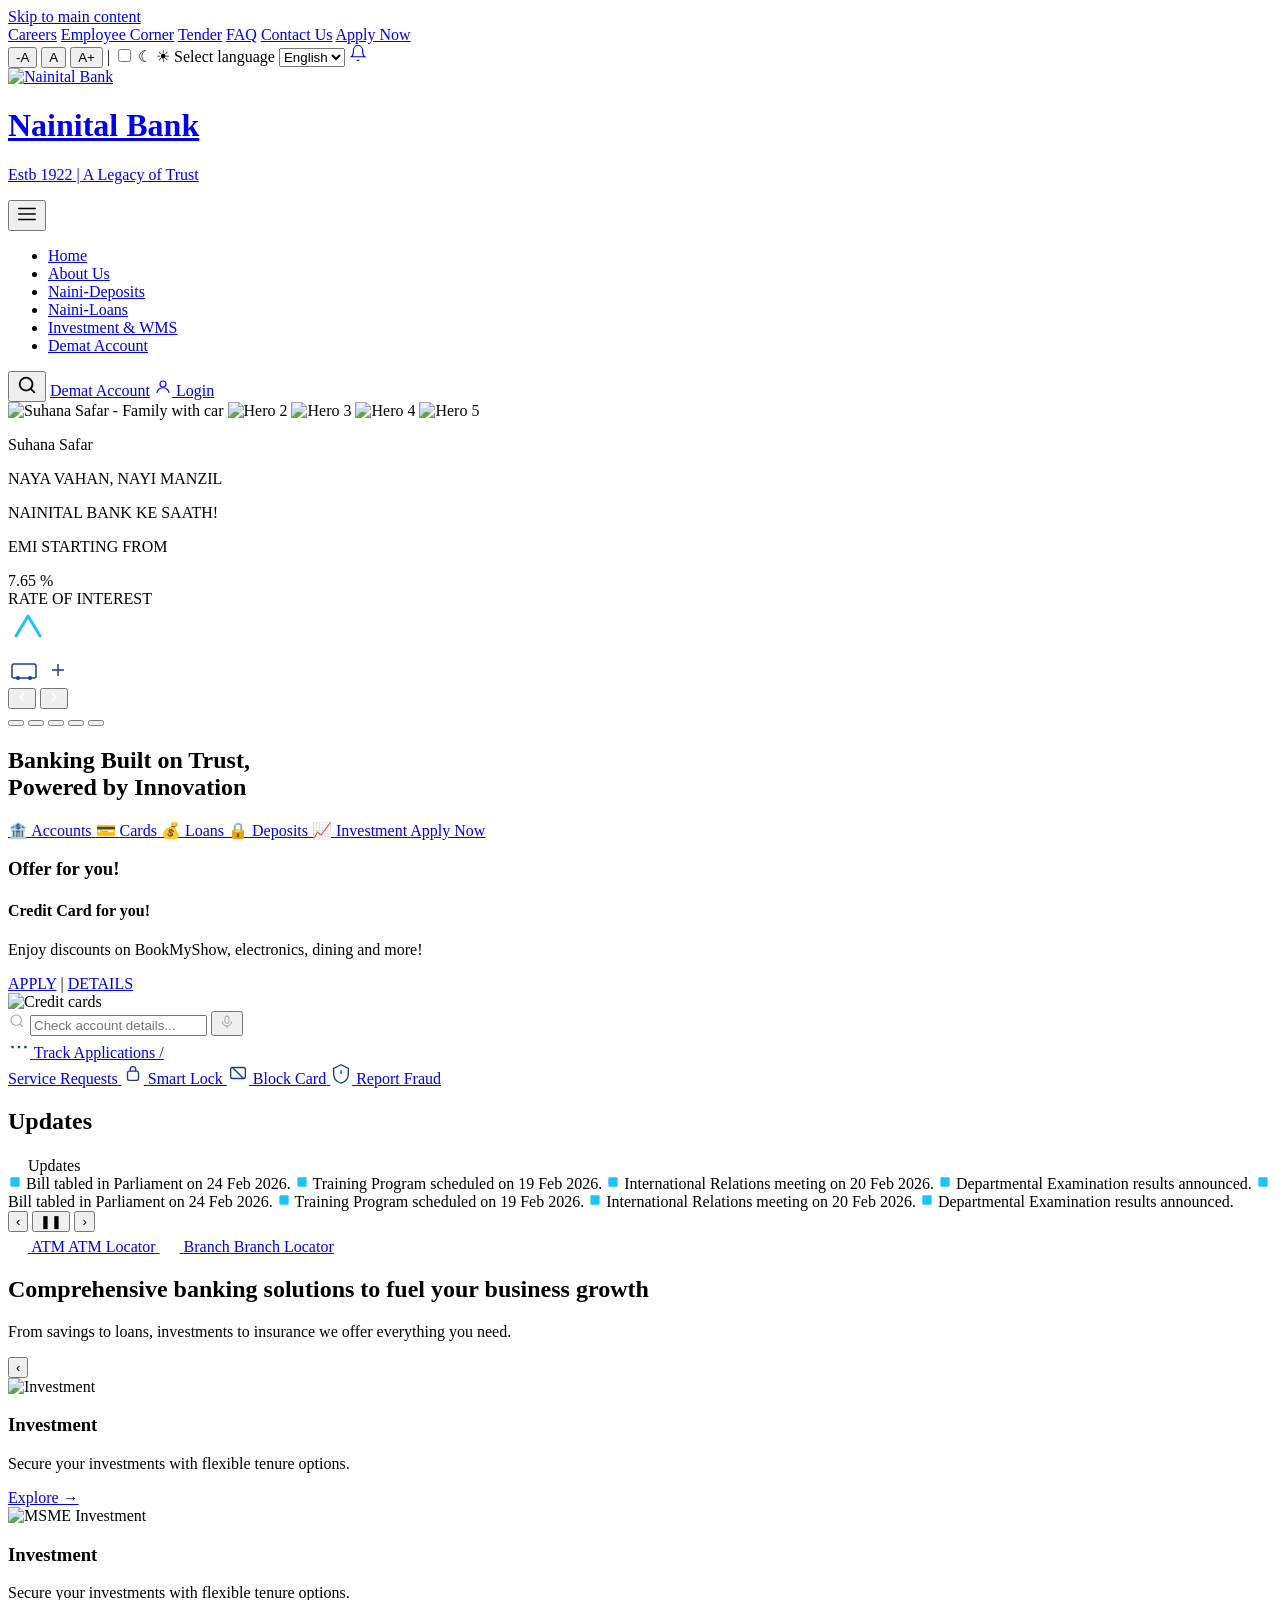
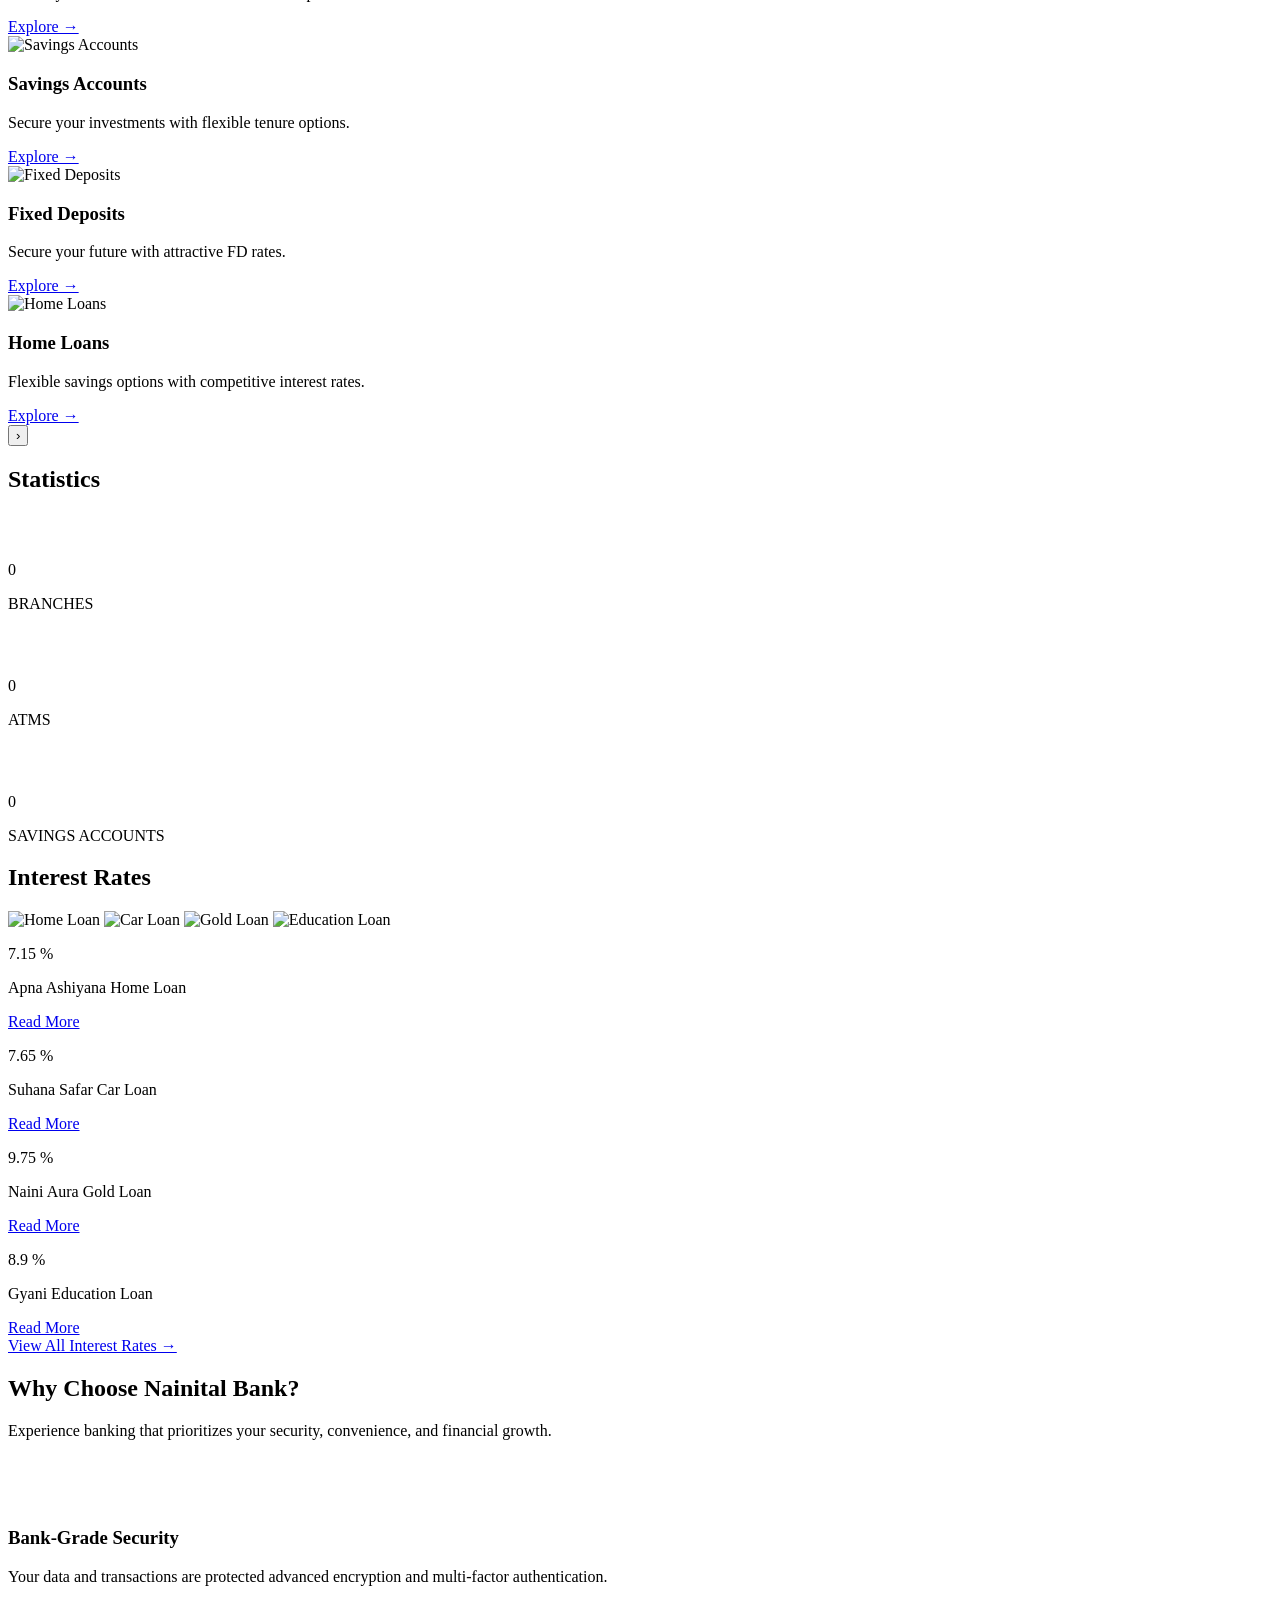
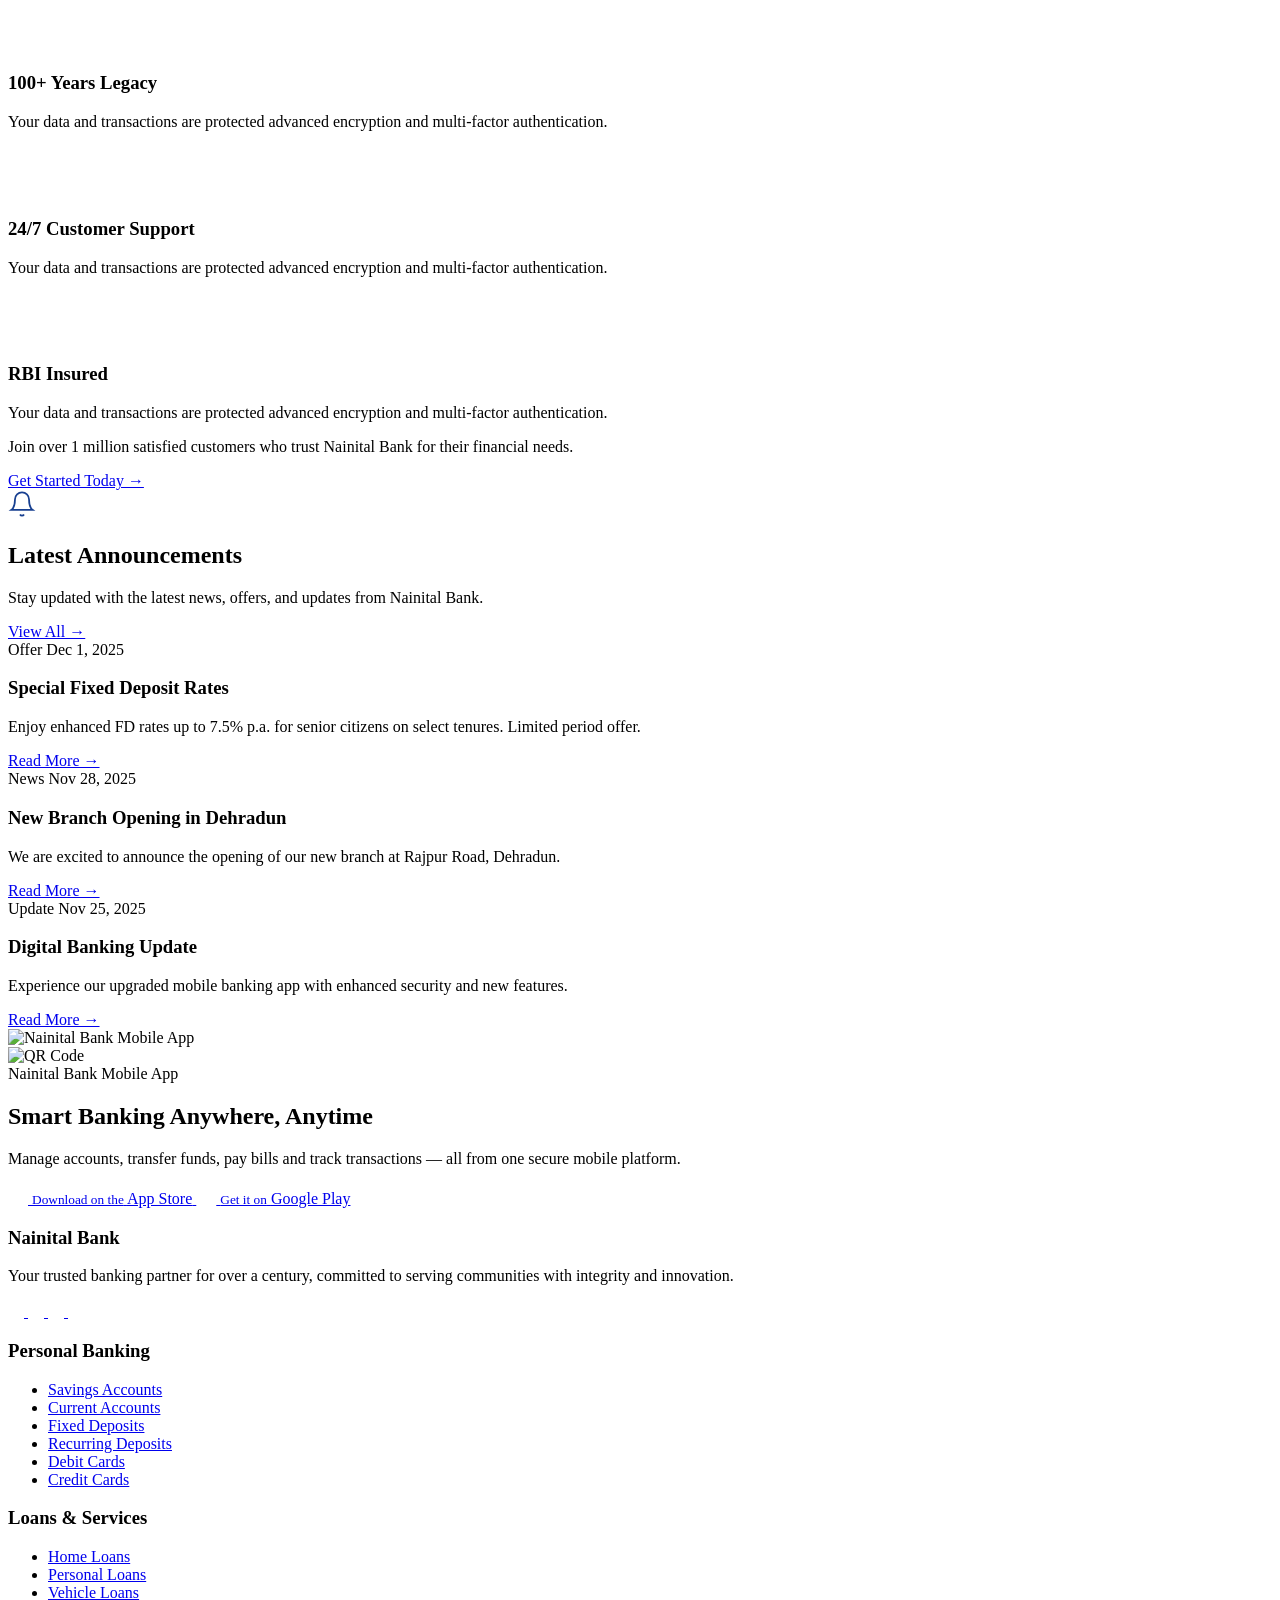
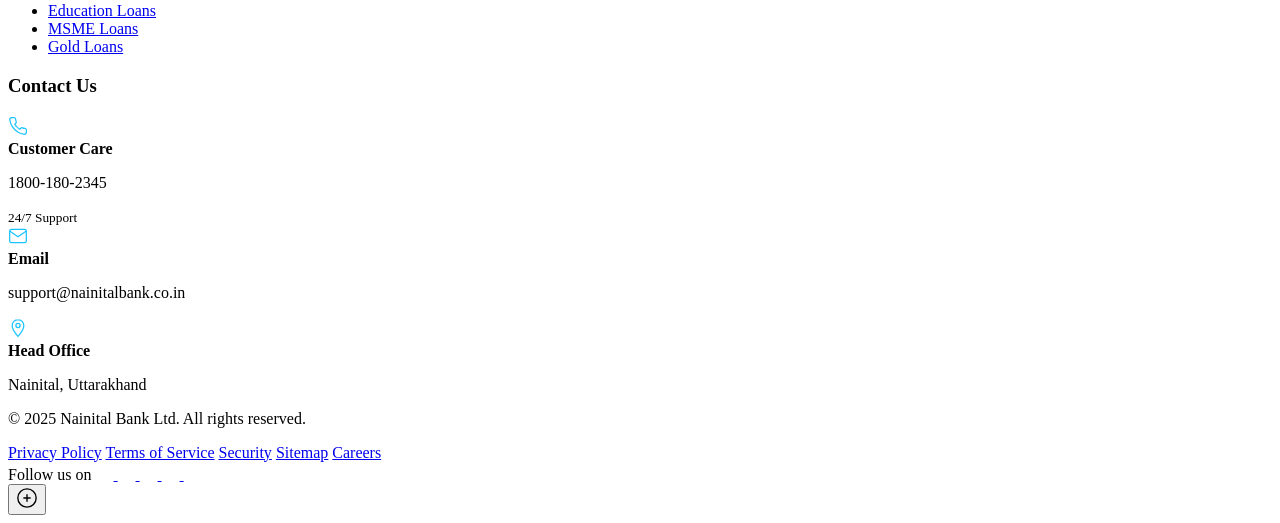
==== commit 2cfdd5d1: "Add files via upload" ====
--- a/index.html
+++ b/index.html
@@ -10,7 +10,7 @@
   <link rel="dns-prefetch" href="https://cdn.ux4g.gov.in">
   <link rel="preload" href="css/base.css" as="style">
   <link rel="preload" as="image" href="images/banner-image-600.jpg" type="image/jpeg" fetchpriority="high" imagesrcset="images/banner-image-600.jpg 600w, images/banner-image-1020.jpg 1020w" imagesizes="(max-width: 600px) 100vw, 1020px">
-  <link rel="stylesheet" href="css/base.css">
+  <link rel="stylesheet" href="css/base.css?v=3">
   <link rel="preload" href="https://fonts.googleapis.com/css2?family=Noto+Sans:wght@400;600;700&family=Noto+Sans+Devanagari:wght@400;600;700&display=swap" as="style" onload="this.onload=null;this.rel='stylesheet'">
   <noscript><link rel="stylesheet" href="https://fonts.googleapis.com/css2?family=Noto+Sans:wght@400;600;700&family=Noto+Sans+Devanagari:wght@400;600;700&display=swap"></noscript>
   <link rel="stylesheet" href="https://fonts.googleapis.com/css2?family=Great+Vibes&display=swap" media="print" onload="this.media='all'">
@@ -286,19 +286,23 @@
           <span data-nb-i18n="updates.label">Updates</span>
         </div>
         <div class="ticker-wrap">
-          <div class="ticker-content">
-            <span class="ticker-item"><svg width="14" height="14" viewBox="0 0 24 24" fill="#1CC4FF" aria-hidden="true"><rect x="4" y="4" width="16" height="16" rx="2"/></svg> <span data-nb-i18n="ticker.1">Bill tabled in Parliament on 24 Feb 2026.</span></span>
-            <span class="ticker-item"><svg width="14" height="14" viewBox="0 0 24 24" fill="#1CC4FF" aria-hidden="true"><rect x="4" y="4" width="16" height="16" rx="2"/></svg> <span data-nb-i18n="ticker.2">Training Program scheduled on 19 Feb 2026.</span></span>
-            <span class="ticker-item"><svg width="14" height="14" viewBox="0 0 24 24" fill="#1CC4FF" aria-hidden="true"><rect x="4" y="4" width="16" height="16" rx="2"/></svg> <span data-nb-i18n="ticker.3">International Relations meeting on 20 Feb 2026.</span></span>
-            <span class="ticker-item"><svg width="14" height="14" viewBox="0 0 24 24" fill="#1CC4FF" aria-hidden="true"><rect x="4" y="4" width="16" height="16" rx="2"/></svg> <span data-nb-i18n="ticker.4">Departmental Examination results announced.</span></span>
-            <span class="ticker-item"><svg width="14" height="14" viewBox="0 0 24 24" fill="#1CC4FF" aria-hidden="true"><rect x="4" y="4" width="16" height="16" rx="2"/></svg> <span data-nb-i18n="ticker.1">Bill tabled in Parliament on 24 Feb 2026.</span></span>
-            <span class="ticker-item"><svg width="14" height="14" viewBox="0 0 24 24" fill="#1CC4FF" aria-hidden="true"><rect x="4" y="4" width="16" height="16" rx="2"/></svg> <span data-nb-i18n="ticker.2">Training Program scheduled on 19 Feb 2026.</span></span>
+          <div class="ticker-track" id="updates-ticker">
+            <div class="ticker-content">
+              <span class="ticker-item"><svg width="14" height="14" viewBox="0 0 24 24" fill="#1CC4FF" aria-hidden="true"><rect x="4" y="4" width="16" height="16" rx="2"/></svg> <span data-nb-i18n="ticker.1">Bill tabled in Parliament on 24 Feb 2026.</span></span>
+              <span class="ticker-item"><svg width="14" height="14" viewBox="0 0 24 24" fill="#1CC4FF" aria-hidden="true"><rect x="4" y="4" width="16" height="16" rx="2"/></svg> <span data-nb-i18n="ticker.2">Training Program scheduled on 19 Feb 2026.</span></span>
+              <span class="ticker-item"><svg width="14" height="14" viewBox="0 0 24 24" fill="#1CC4FF" aria-hidden="true"><rect x="4" y="4" width="16" height="16" rx="2"/></svg> <span data-nb-i18n="ticker.3">International Relations meeting on 20 Feb 2026.</span></span>
+              <span class="ticker-item"><svg width="14" height="14" viewBox="0 0 24 24" fill="#1CC4FF" aria-hidden="true"><rect x="4" y="4" width="16" height="16" rx="2"/></svg> <span data-nb-i18n="ticker.4">Departmental Examination results announced.</span></span>
+              <span class="ticker-item" aria-hidden="true"><svg width="14" height="14" viewBox="0 0 24 24" fill="#1CC4FF" aria-hidden="true"><rect x="4" y="4" width="16" height="16" rx="2"/></svg> <span data-nb-i18n="ticker.1">Bill tabled in Parliament on 24 Feb 2026.</span></span>
+              <span class="ticker-item" aria-hidden="true"><svg width="14" height="14" viewBox="0 0 24 24" fill="#1CC4FF" aria-hidden="true"><rect x="4" y="4" width="16" height="16" rx="2"/></svg> <span data-nb-i18n="ticker.2">Training Program scheduled on 19 Feb 2026.</span></span>
+              <span class="ticker-item" aria-hidden="true"><svg width="14" height="14" viewBox="0 0 24 24" fill="#1CC4FF" aria-hidden="true"><rect x="4" y="4" width="16" height="16" rx="2"/></svg> <span data-nb-i18n="ticker.3">International Relations meeting on 20 Feb 2026.</span></span>
+              <span class="ticker-item" aria-hidden="true"><svg width="14" height="14" viewBox="0 0 24 24" fill="#1CC4FF" aria-hidden="true"><rect x="4" y="4" width="16" height="16" rx="2"/></svg> <span data-nb-i18n="ticker.4">Departmental Examination results announced.</span></span>
+            </div>
           </div>
         </div>
         <div class="ticker-controls">
-          <button type="button" class="ticker-btn" data-nb-i18n-aria="ticker.prev" aria-label="Previous">&lsaquo;</button>
-          <button type="button" class="ticker-btn" data-nb-i18n-aria="ticker.pause" aria-label="Pause">&#10074;&#10074;</button>
-          <button type="button" class="ticker-btn" data-nb-i18n-aria="ticker.next" aria-label="Next">&rsaquo;</button>
+          <button type="button" class="ticker-btn" id="ticker-prev" data-nb-i18n-aria="ticker.prev" aria-label="Previous">&lsaquo;</button>
+          <button type="button" class="ticker-btn" id="ticker-pause" data-nb-i18n-aria="ticker.pause" aria-label="Pause" aria-pressed="false">&#10074;&#10074;</button>
+          <button type="button" class="ticker-btn" id="ticker-next" data-nb-i18n-aria="ticker.next" aria-label="Next">&rsaquo;</button>
         </div>
       </div>
     </section>
@@ -694,6 +698,6 @@
   </div>
 
   <script src="js/i18n.js" defer></script>
-  <script src="js/main.js" defer></script>
+  <script src="js/main.js?v=3" defer></script>
 </body>
 </html>
